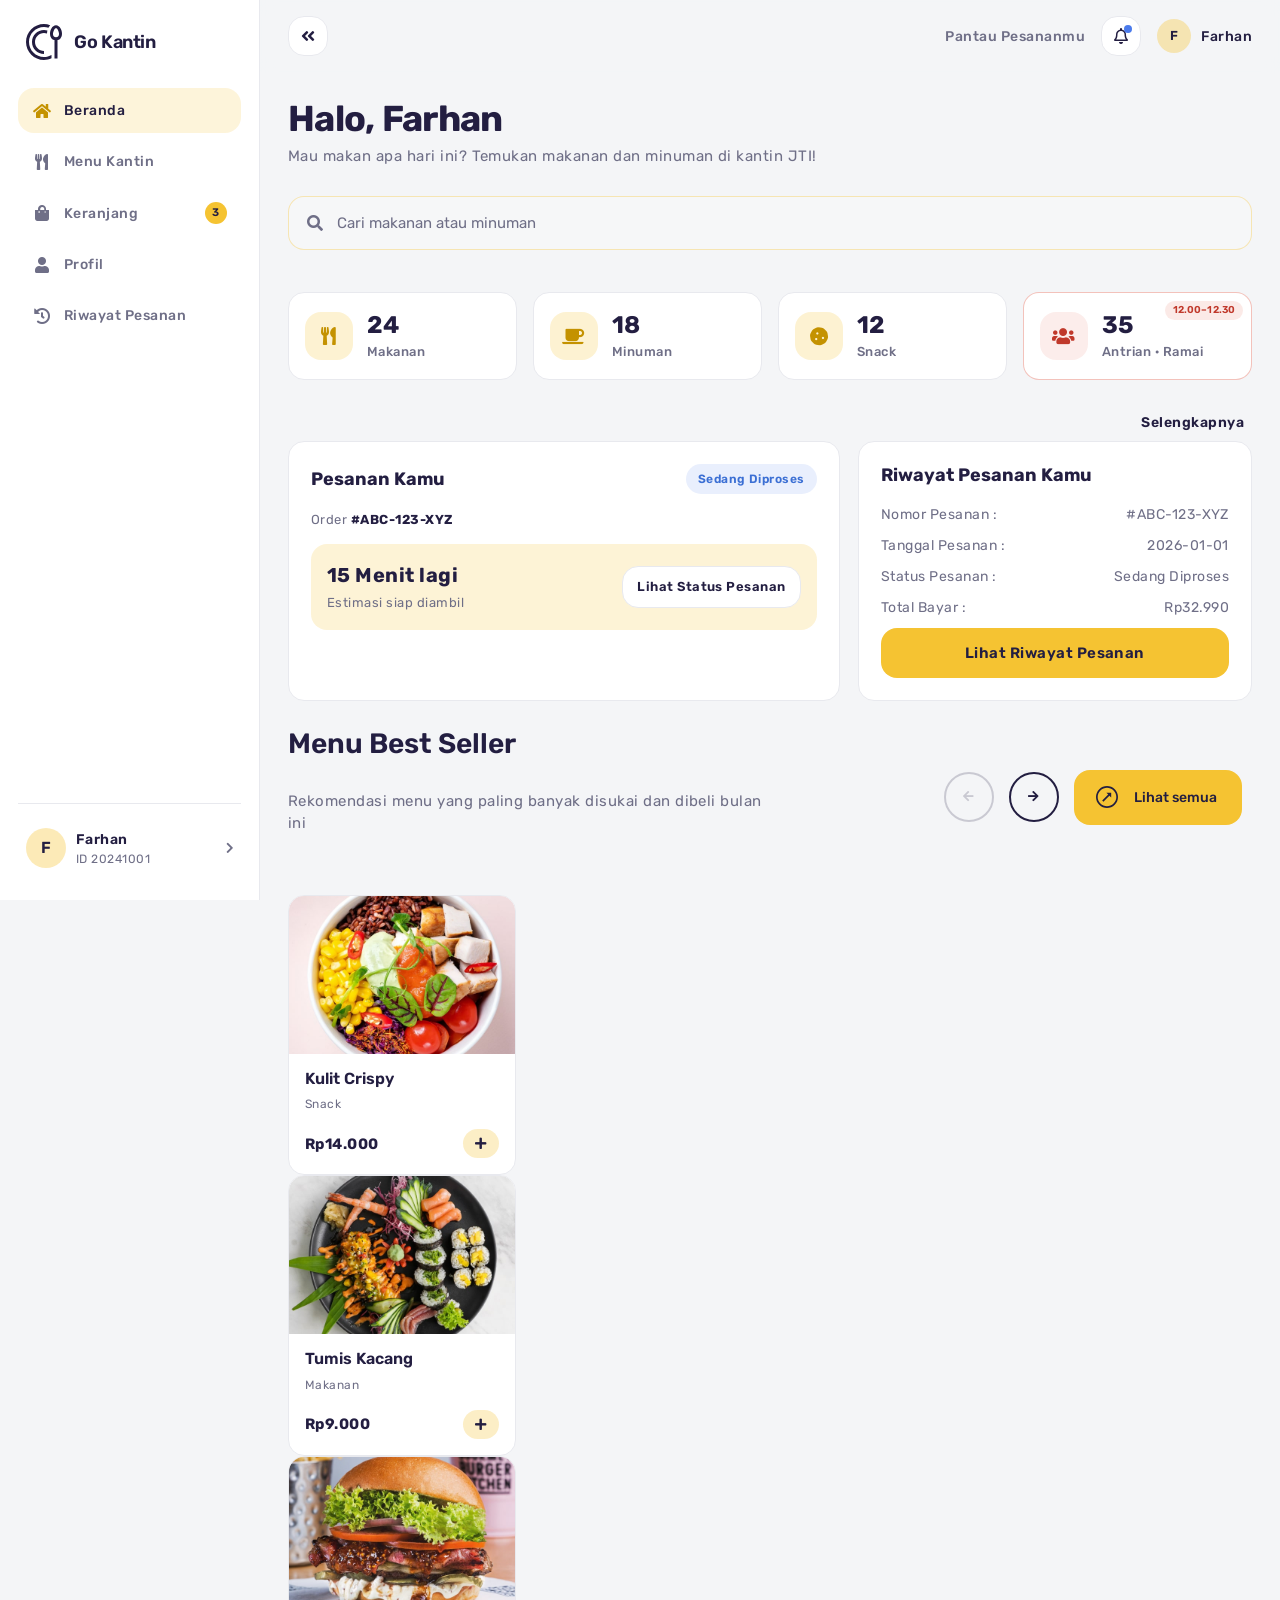
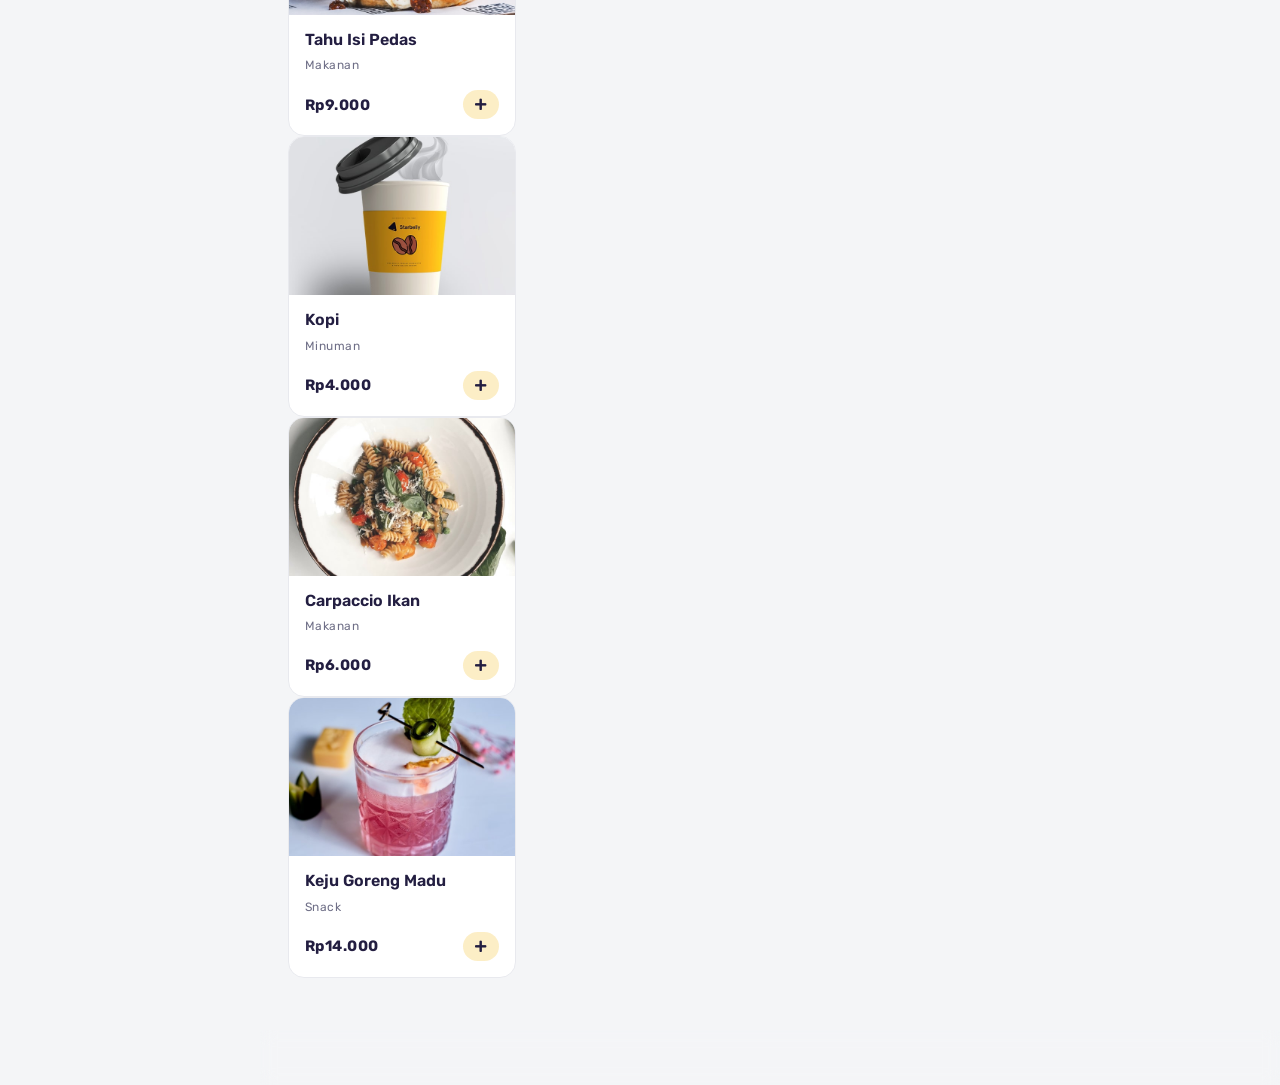
==== index.html @ c8536cc1 "Update sidebar links across multiple HTML files in Go Kantin to ensure consistent navigation paths f" ====
<!DOCTYPE html>
<html lang="id">

<head>
  <meta charset="UTF-8">
  <meta name="viewport" content="width=device-width, initial-scale=1.0">
  <meta http-equiv="X-UA-Compatible" content="ie=edge">
  <meta name="theme-color" content="#F5C332">
  <link rel="shortcut icon" href="../img/ui/logo.ico" type="image/x-icon">
  <link rel="stylesheet" href="../css/plugins/font-awesome.min.css">
  <link rel="stylesheet" href="../css/plugins/bootstrap.min.css">
  <link rel="stylesheet" href="../css/plugins/swiper.min.css">
  <link rel="stylesheet" href="../css/plugins/datepicker.css">
  <link href="../css/plugins/mapbox-style.css" rel="stylesheet">
  <link rel="stylesheet" href="../css/plugins/fancybox.min.css">
  <link rel="stylesheet" href="../css/style.css">
  <title>Beranda — Go Kantin</title>
</head>

<body>
  <div class="sb-app gk-app">
    <div class="sb-click-effect"></div>
    <div class="sb-load"></div>

    <aside class="gk-sidebar" aria-label="Menu utama">
      <a href="index.html" class="gk-sidebar-brand">
        <img src="../img/ui/icons/menu.svg" alt="Go Kantin">
        <span>Go Kantin</span>
      </a>
      <ul class="gk-sidebar-nav">
        <li><a href="index.html" class="gk-active"><i class="fas fa-home"></i><span>Beranda</span></a></li>
        <li><a href="user/menu.html"><i class="fas fa-utensils"></i><span>Menu Kantin</span></a></li>
        <li><a href="user/cart.html"><i class="fas fa-shopping-bag"></i><span>Keranjang</span><span class="gk-nav-badge">3</span></a></li>
        <li><a href="#"><i class="fas fa-user"></i><span>Profil</span></a></li>
        <li><a href="user/status-pesanan.html"><i class="fas fa-history"></i><span>Riwayat Pesanan</span></a></li>
      </ul>
      <div class="gk-sidebar-footer">
        <a href="#" class="gk-user-chip">
          <div class="gk-user-avatar">F</div>
          <div class="gk-user-meta">
            <strong>Farhan</strong>
            <span>ID 20241001</span>
          </div>
          <i class="fas fa-chevron-right" style="color:#6F6F87;font-size:12px;"></i>
        </a>
      </div>
    </aside>
    <div class="gk-sidebar-backdrop" aria-hidden="true"></div>

    <div class="gk-main">
      <header class="gk-topbar">
        <div class="gk-topbar-left">
          <button type="button" class="gk-menu-toggle" aria-label="Buka menu">
            <i class="fas fa-bars"></i>
          </button>
        </div>
        <div class="gk-topbar-right">
          <a href="user/status-pesanan.html" class="gk-topbar-link">Pantau Pesananmu</a>
          <a href="#" class="gk-topbar-icon" aria-label="Notifikasi">
            <i class="far fa-bell"></i>
            <span class="gk-dot"></span>
          </a>
          <a href="#" class="gk-topbar-user">
            <div class="gk-user-avatar">F</div>
            <span>Farhan</span>
          </a>
        </div>
      </header>

      <div id="sb-dynamic-content" class="sb-transition-fade gk-content">
        <section class="gk-home-greeting">
          <h1>Halo, Farhan</h1>
          <p>Mau makan apa hari ini? Temukan makanan dan minuman di kantin JTI!</p>
        </section>

        <div class="gk-search">
          <i class="fas fa-search"></i>
          <input type="search" placeholder="Cari makanan atau minuman" aria-label="Cari menu">
        </div>

        <div class="gk-stats">
          <a href="user/menu.html" class="gk-stat-card">
            <div class="gk-stat-icon"><i class="fas fa-utensils"></i></div>
            <div class="gk-stat-body">
              <strong>24</strong>
              <span>Makanan</span>
            </div>
          </a>
          <a href="user/menu.html" class="gk-stat-card">
            <div class="gk-stat-icon"><i class="fas fa-coffee"></i></div>
            <div class="gk-stat-body">
              <strong>18</strong>
              <span>Minuman</span>
            </div>
          </a>
          <a href="user/menu.html" class="gk-stat-card">
            <div class="gk-stat-icon"><i class="fas fa-cookie"></i></div>
            <div class="gk-stat-body">
              <strong>12</strong>
              <span>Snack</span>
            </div>
          </a>
          <a href="user/queue.html" class="gk-stat-card gk-stat-card-busy" data-queue="35" data-slot="12.00-12.30">
            <span class="gk-stat-badge">12.00–12.30</span>
            <div class="gk-stat-icon"><i class="fas fa-users"></i></div>
            <div class="gk-stat-body">
              <strong>35</strong>
              <span>Antrian · Ramai</span>
            </div>
          </a>
        </div>

        <div class="gk-history-bar justify-content-end">
          <a href="user/status-pesanan.html">Selengkapnya</a>
        </div>
        <div class="gk-home-bottom">
          <div class="gk-panel">
            <div class="gk-panel-head">
              <h2>Pesanan Kamu</h2>
              <span class="gk-status">Sedang Diproses</span>
            </div>
            <div class="gk-order-meta">Order <strong style="color:#231E41">#ABC-123-XYZ</strong></div>
            <div class="gk-eta">
              <div>
                <strong>15 Menit lagi</strong>
                <span>Estimasi siap diambil</span>
              </div>
              <a href="user/status-pesanan.html" class="gk-btn-ghost">Lihat Status Pesanan</a>
            </div>
          </div>
          
          <div class="gk-panel">
            <div class="gk-panel-head">
              <h2>Riwayat Pesanan Kamu</h2>
            </div>
            <div class="gk-summary-line">
              <span>Nomor Pesanan :</span>
              <span>#ABC-123-XYZ</span>
            </div>
            <div class="gk-summary-line">
              <span>Tanggal Pesanan :</span>
              <span>2026-01-01</span>
            </div>
            <div class="gk-summary-line">
              <span>Status Pesanan :</span>
              <span>Sedang Diproses</span>
            </div>
            <div class="gk-summary-line">
              <span>Total Bayar :</span>
              <span>Rp32.990</span>
            </div>
            <a href="user/status-pesanan.html" class="gk-btn-primary">Lihat Riwayat Pesanan</a>
          </div>

          <!-- <div class="gk-panel">
            <div class="gk-panel-head">
              <h2>Riwayat Pesanan Kamu</h2>
            </div>
            <div class="gk-summary-line">
              <span>2 menu • 3 item</span>
              <span></span>
            </div>
            <div class="gk-summary-line">
              <span>Subtotal</span>
              <span>Rp32.990</span>
            </div>
            <div class="gk-summary-total">
              <span>Total bayar</span>
              <span>Rp32.990</span>
            </div>
            <a href="checkout.html" class="gk-btn-primary">Lanjut ke Checkout</a>
          </div> -->
        </div>
        
        <section class="sb-short-menu sb-p-0-90">
          <div class="container">
            <div class="sb-group-title sb-mb-30">
              <div class="sb-left sb-mb-30">
                <h2 class="sb-cate-title sb-mb-30">Menu Best Seller</h2>
                <p class="sb-text">Rekomendasi menu yang paling banyak disukai dan dibeli bulan ini</p>
              </div>
              <div class="sb-right sb-mb-30">
                <div class="sb-slider-nav">
                  <div class="sb-prev-btn sb-short-menu-prev"><i class="fas fa-arrow-left"></i></div>
                  <div class="sb-next-btn sb-short-menu-next"><i class="fas fa-arrow-right"></i></div>
                </div>
                <a href="shop-list-1.html" class="sb-btn">
                  <span class="sb-icon">
                    <img src="../img/ui/icons/arrow.svg" alt="icon">
                  </span>
                  <span>Lihat semua</span>
                </a>
              </div>
            </div>
            <div class="swiper-container sb-short-menu-slider-4i">
              <div class="swiper-wrapper">
                <div class="swiper-slide">
                  <a href="detail-product.html" class="gk-product-card">
                    <div class="gk-thumb"><img src="../img/menu/1.jpg" alt="Kulit Crispy"></div>
                    <div class="gk-body">
                      <h3>Kulit Crispy</h3>
                      <div class="gk-cat">Snack</div>
                      <div class="gk-row">
                        <div class="gk-price">Rp14.000</div>
                        <span class="gk-add-btn"><i class="fas fa-plus"></i> <span>Tambah</span></span>
                      </div>
                    </div>
                  </a>
                </div>
                <div class="swiper-slide">
                  <a href="detail-product.html" class="gk-product-card">
                    <div class="gk-thumb"><img src="../img/menu/2.jpg" alt="Tumis Kacang"></div>
                    <div class="gk-body">
                      <h3>Tumis Kacang</h3>
                      <div class="gk-cat">Makanan</div>
                      <div class="gk-row">
                        <div class="gk-price">Rp9.000</div>
                        <span class="gk-add-btn"><i class="fas fa-plus"></i> <span>Tambah</span></span>
                      </div>
                    </div>
                  </a>
                </div>
                <div class="swiper-slide">
                  <a href="detail-product.html" class="gk-product-card">
                    <div class="gk-thumb"><img src="../img/menu/3.jpg" alt="Tahu Isi Pedas"></div>
                    <div class="gk-body">
                      <h3>Tahu Isi Pedas</h3>
                      <div class="gk-cat">Makanan</div>
                      <div class="gk-row">
                        <div class="gk-price">Rp9.000</div>
                        <span class="gk-add-btn"><i class="fas fa-plus"></i> <span>Tambah</span></span>
                      </div>
                    </div>
                  </a>
                </div>
                <div class="swiper-slide">
                  <a href="detail-product.html" class="gk-product-card">
                    <div class="gk-thumb"><img src="../img/menu/4.jpg" alt="Kopi"></div>
                    <div class="gk-body">
                      <h3>Kopi</h3>
                      <div class="gk-cat">Minuman</div>
                      <div class="gk-row">
                        <div class="gk-price">Rp4.000</div>
                        <span class="gk-add-btn"><i class="fas fa-plus"></i> <span>Tambah</span></span>
                      </div>
                    </div>
                  </a>
                </div>
                <div class="swiper-slide">
                  <a href="detail-product.html" class="gk-product-card">
                    <div class="gk-thumb"><img src="../img/menu/5.jpg" alt="Carpaccio Ikan"></div>
                    <div class="gk-body">
                      <h3>Carpaccio Ikan</h3>
                      <div class="gk-cat">Makanan</div>
                      <div class="gk-row">
                        <div class="gk-price">Rp6.000</div>
                        <span class="gk-add-btn"><i class="fas fa-plus"></i> <span>Tambah</span></span>
                      </div>
                    </div>
                  </a>
                </div>
                <div class="swiper-slide">
                  <a href="detail-product.html" class="gk-product-card">
                    <div class="gk-thumb"><img src="../img/menu/6.jpg" alt="Keju Goreng Madu"></div>
                    <div class="gk-body">
                      <h3>Keju Goreng Madu</h3>
                      <div class="gk-cat">Snack</div>
                      <div class="gk-row">
                        <div class="gk-price">Rp14.000</div>
                        <span class="gk-add-btn"><i class="fas fa-plus"></i> <span>Tambah</span></span>
                      </div>
                    </div>
                  </a>
                </div>
              </div>
            </div>
          </div>
        </section>

        
      </div>
      <!-- dynamic content end -->

      <footer class="gk-footer">
        <div class="sb-footer-frame justify-content-center">
          <div class="sb-copy">&copy; 2026 Go Kantin. All rights reserved.</div>
        </div>
      </footer>

    </div>
    <!-- gk-main end -->
  </div>

  <script src="../js/plugins/jquery.min.js"></script>
  <script src="../js/plugins/smooth-scroll.js"></script>
  <script src="../js/plugins/swup.min.js"></script>
  <script src="../js/plugins/swiper.min.js"></script>
  <script src="../js/plugins/datepicker.js"></script>
  <script src="../js/plugins/isotope.js"></script>
  <script src="../js/plugins/sticky.js"></script>
  <script src="../js/plugins/mapbox.min.js"></script>
  <script src="../js/plugins/fancybox.min.js"></script>
  <script src="../js/main.js"></script>
  <script src="../js/go-kantin.js"></script>
</body>

</html>
---- css/plugins/datepicker.css ----
.datepicker--cells {
  display: -webkit-flex;
  display: -ms-flexbox;
  display: flex;
  -webkit-flex-wrap: wrap;
  -ms-flex-wrap: wrap;
  flex-wrap: wrap;
}
.datepicker--cell {
  border-radius: 4px;
  box-sizing: border-box;
  cursor: pointer;
  display: -webkit-flex;
  display: -ms-flexbox;
  display: flex;
  position: relative;
  -webkit-align-items: center;
  -ms-flex-align: center;
  align-items: center;
  -webkit-justify-content: center;
  -ms-flex-pack: center;
  justify-content: center;
  height: 32px;
  z-index: 1;
}
.datepicker--cell.-focus- {
  background: #f0f0f0;
}
.datepicker--cell.-current- {
  color: #4eb5e6;
}
.datepicker--cell.-current-.-focus- {
  color: #4a4a4a;
}
.datepicker--cell.-current-.-in-range- {
  color: #4eb5e6;
}
.datepicker--cell.-in-range- {
  background: rgba(92, 196, 239, 0.1);
  color: #4a4a4a;
  border-radius: 0;
}
.datepicker--cell.-in-range-.-focus- {
  background-color: rgba(92, 196, 239, 0.2);
}
.datepicker--cell.-disabled- {
  cursor: default;
  color: #aeaeae;
}
.datepicker--cell.-disabled-.-focus- {
  color: #aeaeae;
}
.datepicker--cell.-disabled-.-in-range- {
  color: #a1a1a1;
}
.datepicker--cell.-disabled-.-current-.-focus- {
  color: #aeaeae;
}
.datepicker--cell.-range-from- {
  border: 1px solid rgba(92, 196, 239, 0.5);
  background-color: rgba(92, 196, 239, 0.1);
  border-radius: 4px 0 0 4px;
}
.datepicker--cell.-range-to- {
  border: 1px solid rgba(92, 196, 239, 0.5);
  background-color: rgba(92, 196, 239, 0.1);
  border-radius: 0 4px 4px 0;
}
.datepicker--cell.-selected-,
.datepicker--cell.-selected-.-current- {
  color: #fff;
  background: #5cc4ef;
}
.datepicker--cell.-range-from-.-range-to- {
  border-radius: 4px;
}
.datepicker--cell.-selected- {
  border: none;
}
.datepicker--cell.-selected-.-focus- {
  background: #45bced;
}
.datepicker--cell:empty {
  cursor: default;
}
.datepicker--days-names {
  display: -webkit-flex;
  display: -ms-flexbox;
  display: flex;
  -webkit-flex-wrap: wrap;
  -ms-flex-wrap: wrap;
  flex-wrap: wrap;
  margin: 8px 0 3px;
}
.datepicker--day-name {
  color: #ff9a19;
  display: -webkit-flex;
  display: -ms-flexbox;
  display: flex;
  -webkit-align-items: center;
  -ms-flex-align: center;
  align-items: center;
  -webkit-justify-content: center;
  -ms-flex-pack: center;
  justify-content: center;
  -webkit-flex: 1;
  -ms-flex: 1;
  flex: 1;
  text-align: center;
  text-transform: uppercase;
  font-size: 0.8em;
}
.-only-timepicker- .datepicker--content,
.datepicker--body,
.datepicker-inline .datepicker--pointer {
  display: none;
}
.datepicker--cell-day {
  width: 14.28571%;
}
.datepicker--cells-months {
  height: 170px;
}
.datepicker--cell-month {
  width: 33.33%;
  height: 25%;
}
.datepicker--cells-years,
.datepicker--years {
  height: 170px;
}
.datepicker--cell-year {
  width: 25%;
  height: 33.33%;
}
.datepickers-container {
  position: absolute;
  left: 0;
  top: 0;
}
@media print {
  .datepickers-container {
    display: none;
  }
}
.datepicker {
  background: #fff;
  border: 1px solid #dbdbdb;
  box-shadow: 0 4px 12px rgba(0, 0, 0, 0.15);
  border-radius: 4px;
  box-sizing: content-box;
  font-family: Tahoma, sans-serif;
  font-size: 14px;
  color: #4a4a4a;
  width: 250px;
  position: absolute;
  left: -100000px;
  opacity: 0;
  transition:
    opacity 0.3s ease,
    left 0s 0.3s,
    -webkit-transform 0.3s ease;
  transition:
    opacity 0.3s ease,
    transform 0.3s ease,
    left 0s 0.3s;
  transition:
    opacity 0.3s ease,
    transform 0.3s ease,
    left 0s 0.3s,
    -webkit-transform 0.3s ease;
  z-index: 100;
}
.datepicker.-from-top- {
  -webkit-transform: translateY(-8px);
  transform: translateY(-8px);
}
.datepicker.-from-right- {
  -webkit-transform: translateX(8px);
  transform: translateX(8px);
}
.datepicker.-from-bottom- {
  -webkit-transform: translateY(8px);
  transform: translateY(8px);
}
.datepicker.-from-left- {
  -webkit-transform: translateX(-8px);
  transform: translateX(-8px);
}
.datepicker.active {
  opacity: 1;
  -webkit-transform: translate(0);
  transform: translate(0);
  transition:
    opacity 0.3s ease,
    left 0s 0s,
    -webkit-transform 0.3s ease;
  transition:
    opacity 0.3s ease,
    transform 0.3s ease,
    left 0s 0s;
  transition:
    opacity 0.3s ease,
    transform 0.3s ease,
    left 0s 0s,
    -webkit-transform 0.3s ease;
}
.datepicker-inline .datepicker {
  border-color: #d7d7d7;
  box-shadow: none;
  position: static;
  left: auto;
  right: auto;
  opacity: 1;
  -webkit-transform: none;
  transform: none;
}
.datepicker--content {
  box-sizing: content-box;
  padding: 4px;
}
.datepicker--pointer {
  position: absolute;
  background: #fff;
  border-top: 1px solid #dbdbdb;
  border-right: 1px solid #dbdbdb;
  width: 10px;
  height: 10px;
  z-index: -1;
}
.datepicker--nav-action:hover,
.datepicker--nav-title:hover {
  background: #f0f0f0;
}
.-top-center- .datepicker--pointer,
.-top-left- .datepicker--pointer,
.-top-right- .datepicker--pointer {
  top: calc(100% - 4px);
  -webkit-transform: rotate(135deg);
  transform: rotate(135deg);
}
.-right-bottom- .datepicker--pointer,
.-right-center- .datepicker--pointer,
.-right-top- .datepicker--pointer {
  right: calc(100% - 4px);
  -webkit-transform: rotate(225deg);
  transform: rotate(225deg);
}
.-bottom-center- .datepicker--pointer,
.-bottom-left- .datepicker--pointer,
.-bottom-right- .datepicker--pointer {
  bottom: calc(100% - 4px);
  -webkit-transform: rotate(315deg);
  transform: rotate(315deg);
}
.-left-bottom- .datepicker--pointer,
.-left-center- .datepicker--pointer,
.-left-top- .datepicker--pointer {
  left: calc(100% - 4px);
  -webkit-transform: rotate(45deg);
  transform: rotate(45deg);
}
.-bottom-left- .datepicker--pointer,
.-top-left- .datepicker--pointer {
  left: 10px;
}
.-bottom-right- .datepicker--pointer,
.-top-right- .datepicker--pointer {
  right: 10px;
}
.-bottom-center- .datepicker--pointer,
.-top-center- .datepicker--pointer {
  left: calc(50% - 10px / 2);
}
.-left-top- .datepicker--pointer,
.-right-top- .datepicker--pointer {
  top: 10px;
}
.-left-bottom- .datepicker--pointer,
.-right-bottom- .datepicker--pointer {
  bottom: 10px;
}
.-left-center- .datepicker--pointer,
.-right-center- .datepicker--pointer {
  top: calc(50% - 10px / 2);
}
.datepicker--body.active {
  display: block;
}
.datepicker--nav {
  display: -webkit-flex;
  display: -ms-flexbox;
  display: flex;
  -webkit-justify-content: space-between;
  -ms-flex-pack: justify;
  justify-content: space-between;
  border-bottom: 1px solid #efefef;
  min-height: 32px;
  padding: 4px;
}
.-only-timepicker- .datepicker--nav {
  display: none;
}
.datepicker--nav-action,
.datepicker--nav-title {
  display: -webkit-flex;
  display: -ms-flexbox;
  display: flex;
  cursor: pointer;
  -webkit-align-items: center;
  -ms-flex-align: center;
  align-items: center;
  -webkit-justify-content: center;
  -ms-flex-pack: center;
  justify-content: center;
}
.datepicker--nav-action {
  width: 32px;
  border-radius: 4px;
  -webkit-user-select: none;
  -moz-user-select: none;
  -ms-user-select: none;
  user-select: none;
}
.datepicker--nav-action.-disabled- {
  visibility: hidden;
}
.datepicker--nav-action svg {
  width: 32px;
  height: 32px;
}
.datepicker--nav-action path {
  fill: none;
  stroke: #9c9c9c;
  stroke-width: 2px;
}
.datepicker--nav-title {
  border-radius: 4px;
  padding: 0 8px;
}
.datepicker--buttons,
.datepicker--time {
  border-top: 1px solid #efefef;
  padding: 4px;
}
.datepicker--nav-title i {
  font-style: normal;
  color: #9c9c9c;
  margin-left: 5px;
}
.datepicker--nav-title.-disabled- {
  cursor: default;
  background: 0 0;
}
.datepicker--buttons {
  display: -webkit-flex;
  display: -ms-flexbox;
  display: flex;
}
.datepicker--button {
  color: #4eb5e6;
  cursor: pointer;
  border-radius: 4px;
  -webkit-flex: 1;
  -ms-flex: 1;
  flex: 1;
  display: -webkit-inline-flex;
  display: -ms-inline-flexbox;
  display: inline-flex;
  -webkit-justify-content: center;
  -ms-flex-pack: center;
  justify-content: center;
  -webkit-align-items: center;
  -ms-flex-align: center;
  align-items: center;
  height: 32px;
}
.datepicker--button:hover {
  color: #4a4a4a;
  background: #f0f0f0;
}
.datepicker--time {
  display: -webkit-flex;
  display: -ms-flexbox;
  display: flex;
  -webkit-align-items: center;
  -ms-flex-align: center;
  align-items: center;
  position: relative;
}
.datepicker--time.-am-pm- .datepicker--time-sliders {
  -webkit-flex: 0 1 138px;
  -ms-flex: 0 1 138px;
  flex: 0 1 138px;
  max-width: 138px;
}
.-only-timepicker- .datepicker--time {
  border-top: none;
}
.datepicker--time-sliders {
  -webkit-flex: 0 1 153px;
  -ms-flex: 0 1 153px;
  flex: 0 1 153px;
  margin-right: 10px;
  max-width: 153px;
}
.datepicker--time-label {
  display: none;
  font-size: 12px;
}
.datepicker--time-current {
  display: -webkit-flex;
  display: -ms-flexbox;
  display: flex;
  -webkit-align-items: center;
  -ms-flex-align: center;
  align-items: center;
  -webkit-flex: 1;
  -ms-flex: 1;
  flex: 1;
  font-size: 14px;
  text-align: center;
  margin: 0 0 0 10px;
}
.datepicker--time-current-colon {
  margin: 0 2px 3px;
  line-height: 1;
}
.datepicker--time-current-hours,
.datepicker--time-current-minutes {
  line-height: 1;
  font-size: 19px;
  font-family: "Century Gothic", CenturyGothic, AppleGothic, sans-serif;
  position: relative;
  z-index: 1;
}
.datepicker--time-current-hours:after,
.datepicker--time-current-minutes:after {
  content: "";
  background: #f0f0f0;
  border-radius: 4px;
  position: absolute;
  left: -2px;
  top: -3px;
  right: -2px;
  bottom: -2px;
  z-index: -1;
  opacity: 0;
}
.datepicker--time-current-hours.-focus-:after,
.datepicker--time-current-minutes.-focus-:after {
  opacity: 1;
}
.datepicker--time-current-ampm {
  text-transform: uppercase;
  -webkit-align-self: flex-end;
  -ms-flex-item-align: end;
  align-self: flex-end;
  color: #9c9c9c;
  margin-left: 6px;
  font-size: 11px;
  margin-bottom: 1px;
}
.datepicker--time-row {
  display: -webkit-flex;
  display: -ms-flexbox;
  display: flex;
  -webkit-align-items: center;
  -ms-flex-align: center;
  align-items: center;
  font-size: 11px;
  height: 17px;
  background: linear-gradient(to right, #dedede, #dedede) left 50%/100% 1px
    no-repeat;
}
.datepicker--time-row:first-child {
  margin-bottom: 4px;
}
.datepicker--time-row input[type="range"] {
  background: 0 0;
  cursor: pointer;
  -webkit-flex: 1;
  -ms-flex: 1;
  flex: 1;
  height: 100%;
  padding: 0;
  margin: 0;
  -webkit-appearance: none;
}
.datepicker--time-row input[type="range"]::-ms-tooltip {
  display: none;
}
.datepicker--time-row input[type="range"]:hover::-webkit-slider-thumb {
  border-color: #b8b8b8;
}
.datepicker--time-row input[type="range"]:hover::-moz-range-thumb {
  border-color: #b8b8b8;
}
.datepicker--time-row input[type="range"]:hover::-ms-thumb {
  border-color: #b8b8b8;
}
.datepicker--time-row input[type="range"]:focus {
  outline: 0;
}
.datepicker--time-row input[type="range"]:focus::-webkit-slider-thumb {
  background: #5cc4ef;
  border-color: #5cc4ef;
}
.datepicker--time-row input[type="range"]:focus::-moz-range-thumb {
  background: #5cc4ef;
  border-color: #5cc4ef;
}
.datepicker--time-row input[type="range"]:focus::-ms-thumb {
  background: #5cc4ef;
  border-color: #5cc4ef;
}
.datepicker--time-row input[type="range"]::-webkit-slider-thumb {
  -webkit-appearance: none;
  box-sizing: border-box;
  height: 12px;
  width: 12px;
  border-radius: 3px;
  border: 1px solid #dedede;
  background: #fff;
  cursor: pointer;
  transition: background 0.2s;
  margin-top: -6px;
}
.datepicker--time-row input[type="range"]::-moz-range-thumb {
  box-sizing: border-box;
  height: 12px;
  width: 12px;
  border-radius: 3px;
  border: 1px solid #dedede;
  background: #fff;
  cursor: pointer;
  transition: background 0.2s;
}
.datepicker--time-row input[type="range"]::-ms-thumb {
  box-sizing: border-box;
  height: 12px;
  width: 12px;
  border-radius: 3px;
  border: 1px solid #dedede;
  background: #fff;
  cursor: pointer;
  transition: background 0.2s;
}
.datepicker--time-row input[type="range"]::-webkit-slider-runnable-track {
  border: none;
  height: 1px;
  cursor: pointer;
  color: transparent;
  background: 0 0;
}
.datepicker--time-row input[type="range"]::-moz-range-track {
  border: none;
  height: 1px;
  cursor: pointer;
  color: transparent;
  background: 0 0;
}
.datepicker--time-row input[type="range"]::-ms-track {
  border: none;
  height: 1px;
  cursor: pointer;
  color: transparent;
  background: 0 0;
}
.datepicker--time-row input[type="range"]::-ms-fill-lower {
  background: 0 0;
}
.datepicker--time-row input[type="range"]::-ms-fill-upper {
  background: 0 0;
}
.datepicker--time-row span {
  padding: 0 12px;
}
.datepicker--time-icon {
  color: #9c9c9c;
  border: 1px solid;
  border-radius: 50%;
  font-size: 16px;
  position: relative;
  margin: 0 5px -1px 0;
  width: 1em;
  height: 1em;
}
.datepicker--time-icon:after,
.datepicker--time-icon:before {
  content: "";
  background: currentColor;
  position: absolute;
}
.datepicker--time-icon:after {
  height: 0.4em;
  width: 1px;
  left: calc(50% - 1px);
  top: calc(50% + 1px);
  -webkit-transform: translateY(-100%);
  transform: translateY(-100%);
}
.datepicker--time-icon:before {
  width: 0.4em;
  height: 1px;
  top: calc(50% + 1px);
  left: calc(50% - 1px);
}
.datepicker--cell-day.-other-month-,
.datepicker--cell-year.-other-decade- {
  color: #dedede;
}
.datepicker--cell-day.-other-month-:hover,
.datepicker--cell-year.-other-decade-:hover {
  color: #c5c5c5;
}
.-disabled-.-focus-.datepicker--cell-day.-other-month-,
.-disabled-.-focus-.datepicker--cell-year.-other-decade- {
  color: #dedede;
}
.-selected-.datepicker--cell-day.-other-month-,
.-selected-.datepicker--cell-year.-other-decade- {
  color: #fff;
  background: #a2ddf6;
}
.-selected-.-focus-.datepicker--cell-day.-other-month-,
.-selected-.-focus-.datepicker--cell-year.-other-decade- {
  background: #8ad5f4;
}
.-in-range-.datepicker--cell-day.-other-month-,
.-in-range-.datepicker--cell-year.-other-decade- {
  background-color: rgba(92, 196, 239, 0.1);
  color: #ccc;
}
.-in-range-.-focus-.datepicker--cell-day.-other-month-,
.-in-range-.-focus-.datepicker--cell-year.-other-decade- {
  background-color: rgba(92, 196, 239, 0.2);
}
.datepicker--cell-day.-other-month-:empty,
.datepicker--cell-year.-other-decade-:empty {
  background: 0 0;
  border: none;
}
---- css/style.css ----
/* -------------------------------------------

Name: 		Starbelly
Version:  1.0
Author:		Nazar Miller (millerDigitalDesign)
Portfolio:  https://themeforest.net/user/millerdigitaldesign/portfolio?ref=MillerDigitalDesign

p.s. I am available for Freelance hire (UI design, web development). mail: miller.themes@gmail.com

------------------------------------------- */
/*--------------------------------------------

1. common
      - fonts
      - preloader
      - typography
      - group title
      - list
      - pagination
      - instagram
      - keywords
      - slider navigation
      - breadcrumbs
      - badge
      - stars
      - social icons
      - buttons
      - mobile menu button
      - click effect
      - page transitions
      - settings
      - animations
      - spaces
      - grid
2. frame
      - wrapper
      - top bar
      - navigation
      - footer
      - info bar
      - minicart
3. content
      - banner
      - features
      - menu
      - call to action
      - popup
      - promo
      - reviews
      - author
      - contact
      - map
      - blog
      - sidebar
      - gallery
      - filter
      - team
      - categories
      - radio
      - product
      - tabs
      - faq
      - datepicker
4. shop
      - minicart button
      - cart
      - add to cart button
      - checkout
6. illustrations
      - background
      - illustration 1
      - illustration 1 (2)
      - illustration 1 (404)
      - illustration 2
      - illustration 3
      - illustration 4
      - illustration 5
      - illustration 6
      - illustration 7
      - illustration 8
      - illustration 9

--------------------------------------------*/
/***************************

font

***************************/
@import url("https://fonts.googleapis.com/css2?family=Rubik:ital,wght@0,300;0,400;0,500;0,600;0,700;0,800;0,900;1,300;1,400;1,500;1,600;1,700;1,800;1,900&display=swap");
/***************************

preloader

***************************/
.sb-preloader {
  width: 100%;
  height: 100vh;
  position: fixed;
  z-index: 99999999999999999;
  display: flex;
  justify-content: center;
  align-items: center;
  transition: 0.4s ease-in-out; }
  .sb-preloader .sb-preloader-bg {
    box-shadow: 0 0 8px 0 rgba(0, 0, 0, 0.05);
    border-radius: 50%;
    position: absolute;
    background-color: #F5C332;
    height: 1000px;
    width: 1000px;
    top: 20%;
    transform: scale(2);
    transition: 0.6s ease-in-out; }
  .sb-preloader .sb-preloader-body {
    position: absolute;
    bottom: 0;
    z-index: 999;
    width: 100%;
    text-align: center;
    transition: 0.4s ease-in-out; }
    .sb-preloader .sb-preloader-body .sb-loading {
      opacity: 0;
      font-size: 16px;
      font-weight: 400;
      margin-bottom: 30px; }
    .sb-preloader .sb-preloader-body .sb-loading-bar {
      margin-bottom: 15px;
      width: 1px;
      height: 80vh;
      margin: 0 auto;
      border-radius: 2px;
      overflow: hidden;
      background-color: #FFFFFF; }
      .sb-preloader .sb-preloader-body .sb-loading-bar .sb-bar {
        width: 100%;
        height: 0;
        background-color: #231E41; }
  .sb-preloader.sb-hidden {
    pointer-events: none;
    transition-delay: 0.2s; }
    .sb-preloader.sb-hidden .sb-preloader-bg {
      transform: scale(0);
      transition-delay: 0.2s; }
    .sb-preloader.sb-hidden .sb-preloader-body {
      transform: translateY(30%);
      opacity: 0;
      transition-delay: 0s; }

/***************************

typography

***************************/
body {
  background-color: #F9FAFC;
  padding: 0;
  margin: 0;
  font-family: 'Rubik', sans-serif;
  letter-spacing: 0.03em;
  font-size: 16px;
  color: #231E41; }

*:focus {
  outline: inherit !important; }

a {
  text-decoration: none;
  color: inherit; }
  a:hover {
    text-decoration: none;
    color: inherit; }

hr {
  margin-top: 40px;
  margin-bottom: 30px; }

ul {
  padding: 0;
  margin: 0; }
  ul li {
    list-style-type: none; }

.sb-text {
  color: #6F6F87;
  margin: 0;
  font-size: 15px; }
  .sb-text.sb-text-xs {
    font-size: 12px; }
  .sb-text.sb-text-sm {
    font-size: 14px; }
  .sb-text.sb-text-lg {
    font-size: 16px; }

.sb-suptitle {
  display: inline-block;
  padding: 2px 5px;
  background-color: #F2F3F5;
  font-size: 12px;
  font-weight: 400;
  color: #231E41; }

.sb-h1,
.sb-h2,
.sb-h3,
.sb-h4,
.sb-h5,
.sb-h6,
h1,
h2,
h3,
h4,
h5,
h6 {
  font-weight: 600;
  margin: 0;
  padding: 0; }

.sb-h1,
h1 {
  line-height: 100%;
  font-size: 72px;
  letter-spacing: -3px; }
  .sb-h1 span,
  h1 span {
    background-color: #F9FAFC; }

.sb-h2,
h2 {
  line-height: 110%;
  font-size: 40px;}
  .sb-h2 span,
  h2 span {
    background-color: #F9FAFC; }

.sb-h3,
h3 {
  line-height: 120%;
  font-size: 22px;
  letter-spacing: -1px; }

.sb-h4,
h4 {
  line-height: 120%;
  font-size: 16px;
  letter-spacing: 0; }

.sb-h5,
h5 {
  font-size: 14px;
  letter-spacing: 0; }

.sb-title-lg {
  font-size: 100px; }

.sb-ib-title-frame {
  display: flex;
  justify-content: space-between;
  align-items: center; }
  .sb-ib-title-frame i {
    color: #6F6F87;
    font-size: 10px;
    opacity: 0.5; }

@media (max-width: 768px) {
  .sb-h1,
  h1 {
    font-size: 54px;
    letter-spacing: -2px; }

  .sb-h2,
  h2 {
    font-size: 36px;
    letter-spacing: -1px; }

  .sb-h3,
  h3 {
    font-size: 20px;
    letter-spacing: -1px; }

  .sb-title-lg {
    font-size: 68px; } }
@media (max-width: 450px) {
  .sb-h1,
  h1 {
    font-size: 46px; }

  .sb-h2,
  h2 {
    font-size: 28px; }

  .sb-h3,
  h3 {
    font-size: 18px; } }
.sb-cate-title {
  font-size: 28px;
  letter-spacing: -1px; }

.sb-signature {
  width: 160px; }

.sb-404 {
  display: block;
  color: #F5C332;
  font-size: 56px;
  font-family: 'Rubik', sans-serif;
  margin-bottom: 10px; }

/***************************

group title

***************************/
.sb-group-title {
  position: relative;
  z-index: 2;
  display: flex;
  justify-content: space-between;
  align-items: flex-end; }
  .sb-group-title .sb-left {
    width: 50%; }
  .sb-group-title .sb-right {
    width: 50%;
    display: flex;
    justify-content: flex-end; }

@media (max-width: 768px) {
  .sb-group-title {
    flex-direction: column; }
    .sb-group-title .sb-left {
      width: 100%; }
    .sb-group-title .sb-right {
      width: 100%;
      justify-content: space-between; } }
/***************************

list

***************************/
.sb-list li {
  display: flex;
  justify-content: space-between;
  align-items: center;
  font-size: 14px;
  padding: 15px 0;
  border-bottom: solid 1px #F2F3F5; }
  .sb-list li b {
    font-weight: 400; }
    .sb-list li b a {
      display: block;
      text-decoration: none;
      color: inherit;
      transition: 0.3s ease-in-out; }
      .sb-list li b a:hover {
        transform: translateX(10px); }
  .sb-list li span {
    font-size: 12px;
    color: #6F6F87; }
    .sb-list li span.sb-number {
      background-color: #F2F3F5;
      padding: 2px 5px;
      color: #231E41; }
  .sb-list li:first-child {
    border-top: solid 1px #F2F3F5; }

/***************************

pagination

***************************/
.sb-pagination {
  margin-top: 30px;
  display: flex;
  color: #6F6F87;
  align-items: center; }
  .sb-pagination.sb-mt-0 {
    margin-top: 0; }
  .sb-pagination li {
    margin-right: 10px; }
    .sb-pagination li a {
      position: relative;
      background-color: #F9FAFC;
      text-align: center;
      display: block;
      height: 55px;
      width: 55px;
      padding-top: 15px;
      color: #231E41; }
      .sb-pagination li a:after {
        position: absolute;
        bottom: 0;
        left: 0;
        content: '';
        height: 2px;
        width: 0;
        background-color: #F5C332;
        transition: 0.3s ease-in-out; }
      .sb-pagination li a:hover:after {
        width: 100%; }
    .sb-pagination li.sb-active a {
      background-color: #F5C332; }

/***************************

instagram

***************************/
.sb-instagram {
  display: flex;
  flex-wrap: wrap;
  margin-left: -5px;
  margin-right: -5px; }
  .sb-instagram li {
    padding: 5px;
    width: 33.33%; }
    .sb-instagram li a {
      position: relative;
      overflow: hidden;
      display: block;
      width: 100%;
      padding-bottom: 100%; }
      .sb-instagram li a img {
        position: absolute;
        object-fit: cover;
        object-position: center;
        top: 0;
        left: 0;
        width: 100%;
        height: 100%; }

/***************************

keywords

***************************/
.sb-keywords {
  display: flex;
  flex-wrap: wrap; }
  .sb-keywords li {
    padding-right: 5px;
    padding-bottom: 5px; }
    .sb-keywords li a {
      display: block;
      font-size: 14px;
      background-color: #F5C332;
      padding: 2px 5px;
      color: #231E41;
      transition: 0.3s ease-in-out; }
      .sb-keywords li a:hover {
        position: relative;
        filter: brightness(110%); }

/***************************

slider navigation

***************************/
.sb-slider-nav {
  height: 55px;
  display: flex;
  justify-content: space-between;
  align-items: center;
  width: 115px;
  margin-right: 15px; }
  .sb-slider-nav .sb-next-btn, .sb-slider-nav .sb-prev-btn {
    height: 50px;
    width: 50px;
    font-size: 12px;
    border-radius: 50%;
    border: solid 2px #231E41;
    display: flex;
    justify-content: center;
    align-items: center;
    cursor: pointer;
    transition: 0.3s ease-in-out; }
    .sb-slider-nav .sb-next-btn.swiper-button-disabled, .sb-slider-nav .sb-prev-btn.swiper-button-disabled {
      opacity: 0.2; }
    .sb-slider-nav .sb-next-btn:focus, .sb-slider-nav .sb-prev-btn:focus {
      outline: inherit; }

/***************************

breadcrumbs

***************************/
.sb-breadcrumbs {
  border: solid 2px #FFFFFF;
  position: relative;
  overflow: hidden;
  max-width: 100%;
  background-color: #F5C332;
  display: inline-flex;
  align-items: center;
  font-weight: 500;
  font-size: 14px;
  padding: 0 20px;
  height: 55px;
  transition: 0.3s ease-in-out; }
  .sb-breadcrumbs li {
    white-space: nowrap;
    display: flex;
    letter-spacing: 0; }
    .sb-breadcrumbs li:after {
      content: "/"; }
    .sb-breadcrumbs li:last-child:after {
      display: none; }
    .sb-breadcrumbs li:last-child a {
      cursor: not-allowed;
      opacity: 1; }
    .sb-breadcrumbs li a {
      padding: 0 10px;
      opacity: 0.4;
      transition: 0.3s ease-in-out; }
      .sb-breadcrumbs li a:hover {
        opacity: 1; }

/***************************

badge

***************************/
.sb-badge {
  position: absolute;
  z-index: 2;
  top: 15px;
  left: 15px;
  background-color: #F5C332;
  padding: 3px 10px;
  font-size: 14px;
  display: flex;
  align-items: center; }
  .sb-badge i {
    font-size: 11px;
    margin-right: 5px; }
  .sb-badge.sb-vegan {
    background-color: #9CCC65; }
  .sb-badge.sb-hot {
    background-color: #FF5252; }

/***************************

stars

***************************/
.sb-stars {
  padding: 0;
  display: flex; }
  .sb-stars li {
    margin-right: 5px;
    color: #F5C332;
    font-size: 14px; }
    .sb-stars li.sb-empty {
      color: #F2F3F5;
      filter: brightness(95%); }
    .sb-stars li span {
      font-size: 12px;
      color: #6F6F87;
      white-space: nowrap; }
  .sb-stars.sb-unrated li {
    color: #FFFFFF !important;
    text-shadow: 0 0 1px #6F6F87; }
    .sb-stars.sb-unrated li span {
      text-shadow: none; }

/***************************

social icons

***************************/
.sb-social {
  width: 33.333%;
  display: flex;
  justify-content: center; }
  .sb-social li {
    margin-right: 15px; }
    .sb-social li a {
      transition: 0.3s ease-in-out;
      font-size: 14px; }
      .sb-social li a:hover {
        color: #F5C332; }
    .sb-social li:last-child {
      margin-right: 0; }

/***************************

buttons

***************************/
.sb-btn {
  opacity: 1;
  border: none;
  padding: 0 5px;
  cursor: pointer;
  position: relative;
  display: inline-flex;
  align-items: center;
  transform: scale(1);
  height: 55px;
  letter-spacing: 0;
  font-size: 14px;
  margin-right: 10px;
  margin-bottom: 10px;
  background-color: #F5C332;
  transition: 0.3s ease-in-out; }
  .sb-btn .sb-icon {
    border-radius: 50%;
    display: inline-flex;
    justify-content: center;
    align-items: center;
    position: relative;
    padding: 0 !important;
    margin: 0;
    width: 55px;
    height: 55px; }
    .sb-btn .sb-icon img {
      width: 22px; }
  .sb-btn span {
    white-space: nowrap;
    line-height: 55px;
    display: inline-block;
    padding: 0 20px 0 0;
    font-weight: 500; }
  .sb-btn:hover {
    filter: brightness(110%); }
  .sb-btn.sb-btn-gray {
    background-color: #F9FAFC;
    box-shadow: 0 0 0 2px #FFFFFF; }
    .sb-btn.sb-btn-gray:hover {
      filter: brightness(102%); }
  .sb-btn.sb-btn-2 {
    padding: 0;
    background-color: transparent;
    box-shadow: none; }
    .sb-btn.sb-btn-2 .sb-icon {
      background-color: #F5C332;
      transform: scale(0.95); }
    .sb-btn.sb-btn-2 span {
      padding: 0 0 0 15px; }
    .sb-btn.sb-btn-2.sb-btn-gray {
      background-color: transparent; }
      .sb-btn.sb-btn-2.sb-btn-gray .sb-icon {
        background-color: #F2F3F5;
        box-shadow: 0 0 0 2px #FFFFFF; }
      .sb-btn.sb-btn-2.sb-btn-gray:hover {
        filter: brightness(102%); }
  .sb-btn.sb-btn-icon .sb-icon {
    background-color: #F5C332;
    transform: scale(0.95); }
  .sb-btn.sb-btn-icon.sb-btn-gray {
    background-color: transparent; }
    .sb-btn.sb-btn-icon.sb-btn-gray .sb-icon {
      background-color: #F2F3F5; }
    .sb-btn.sb-btn-icon.sb-btn-gray:hover {
      filter: brightness(102%); }
  .sb-btn.sb-btn-text {
    background-color: #F5C332; }
    .sb-btn.sb-btn-text .sb-icon {
      background-color: #F5C332;
      transform: scale(0.95); }
    .sb-btn.sb-btn-text span {
      padding: 0 20px; }
    .sb-btn.sb-btn-text.sb-btn-gray {
      background-color: #F2F3F5; }
      .sb-btn.sb-btn-text.sb-btn-gray .sb-icon {
        background-color: #F2F3F5; }
      .sb-btn.sb-btn-text.sb-btn-gray:hover {
        filter: brightness(102%); }
  .sb-btn:focus {
    outline: inherit; }

@media (max-width: 340px) {
  .sb-btn {
    margin-right: 0;
    margin-bottom: 10px; } }
/***************************

mobile menu button

***************************/
.sb-info-btn,
.sb-menu-btn {
  margin-left: 15px;
  padding-top: 20px;
  width: 30px;
  height: 55px;
  cursor: pointer;
  display: none;
  justify-content: center;
  text-align: center;
  transition: 0.3s ease-in-out; }
  .sb-info-btn span, .sb-info-btn span:after, .sb-info-btn span:before,
  .sb-menu-btn span,
  .sb-menu-btn span:after,
  .sb-menu-btn span:before {
    content: "";
    display: block;
    width: 20px;
    height: 2px;
    border-radius: 1px;
    background: #231E41;
    backface-visibility: hidden;
    transition: 0.3s ease-in-out; }
  .sb-info-btn span,
  .sb-menu-btn span {
    position: relative;
    margin: 7px 0 0; }
    .sb-info-btn span:after, .sb-info-btn span:before,
    .sb-menu-btn span:after,
    .sb-menu-btn span:before {
      position: absolute; }
    .sb-info-btn span:before,
    .sb-menu-btn span:before {
      top: -7px; }
    .sb-info-btn span:after,
    .sb-menu-btn span:after {
      top: 7px; }
  .sb-info-btn.sb-active span,
  .sb-menu-btn.sb-active span {
    transform: rotate(45deg); }
    .sb-info-btn.sb-active span:before,
    .sb-menu-btn.sb-active span:before {
      transform: translate(0px, 7px) rotate(-90deg); }
    .sb-info-btn.sb-active span:after,
    .sb-menu-btn.sb-active span:after {
      transform: translate(0px, -7px) rotate(-90deg); }

.sb-info-btn {
  margin-left: 10px;
  width: 20px;
  display: flex !important; }
  .sb-info-btn span, .sb-info-btn span:after, .sb-info-btn span:before {
    width: 3px;
    height: 3px;
    border-radius: 50%; }
  .sb-info-btn.sb-active span, .sb-info-btn.sb-active span:after, .sb-info-btn.sb-active span:before {
    width: 20px;
    height: 2px;
    border-radius: 1px; }

@media (max-width: 992px) {
  .sb-menu-btn {
    display: flex; } }
/***************************

click effect

***************************/
.sb-click-effect {
  opacity: 0;
  pointer-events: none;
  position: absolute;
  margin-top: -2px;
  margin-left: -2px;
  z-index: 999999999;
  width: 40px;
  height: 40px;
  border-radius: 50%;
  border: 1px solid #FFFFFF; }
  .sb-click-effect:after {
    opacity: 0;
    content: "";
    position: absolute;
    width: 40px;
    height: 40px;
    top: -1px;
    left: -1px;
    border-radius: 50%;
    border: 10px solid #FFFFFF;
    mix-blend-mode: difference; }
  .sb-click-effect.sb-click {
    animation: ce-1 0.6s alternate; }
    .sb-click-effect.sb-click:after {
      opacity: 1;
      animation: ce-2 0.6s alternate; }

/***************************

page transitions

***************************/
.sb-load {
  border-radius: 50%;
  background-color: #F5C332;
  width: 80vw;
  height: 80vw;
  left: 50%;
  bottom: 0;
  margin-bottom: -40vw;
  pointer-events: none;
  position: fixed;
  margin-left: -40vw;
  transform: scale(0);
  z-index: 9;
  opacity: 0.9;
  box-shadow: 0 0 8px 0 rgba(0, 0, 0, 0.05);
  transition: 0.6s ease-in-out; }

html.is-animating .sb-load {
  top: 0;
  left: 50%;
  margin-top: -40vw;
  bottom: auto;
  transform: scale(2);
  pointer-events: all; }

.sb-transition-fade {
  transition: 0.6s ease-in-out;
  opacity: 1; }

html.is-animating .sb-transition-fade {
  opacity: 0; }

.sb-menu-transition {
  opacity: 1;
  transition: 0.1s ease-in-out; }

html.is-animating .sb-menu-transition {
  opacity: 0.999; }
  html.is-animating .sb-menu-transition .sb-navigation li a:before {
    transform: scale(0); }
  html.is-animating .sb-menu-transition .sb-navigation li ul {
    opacity: 0;
    transform: translateY(10px); }

@media (max-width: 992px) {
  html.is-animating .sb-load {
    transform: scale(3); }

  html.is-animating .sb-menu-transition .sb-navigation {
    transform: translateY(30px);
    opacity: 0; } }
@media (max-width: 768px) {
  html.is-animating .sb-load {
    transform: scale(6.5); } }
/***************************

settings

***************************/
.container {
  position: relative;
  z-index: 2; }

@media (max-width: 768px) {
  .container {
    padding: 0 30px; }

  .swiper-container {
    overflow: visible; } }
::-webkit-scrollbar {
  width: 8px; }

::-webkit-scrollbar-track {
  background: transparent; }

::-webkit-scrollbar-thumb {
  background: #D0D1D6;
  border-radius: 8px; }

::-webkit-scrollbar-thumb:hover {
  background: #B8B9C0; }

.sb-about-text,
.sb-blog-list,
.sb-features,
.sb-popular,
.sb-reviews,
.sb-short-menu,
.sb-team {
  position: relative; }

/***************************

animations

***************************/
@keyframes addToCart {
  0% {
    transform: scale(1); }
  50% {
    transform: scale(0); }
  0% {
    transform: scale(1); } }
@keyframes anima1 {
  0% {
    transform: translateY(0) scale(1); }
  50% {
    transform: translateY(-5px) scale(1.05); }
  0% {
    transform: translateY(0) scale(1); } }
@keyframes anima2 {
  0% {
    transform: translateY(0) scale(1) rotate(0); }
  25% {
    transform: translateY(-5px) scale(1.1) rotate(-5deg); }
  75% {
    transform: translateY(-5px) scale(1.1) rotate(5deg); }
  0% {
    transform: translateY(0) scale(1) rotate(0); } }
@keyframes anima3 {
  0% {
    transform: translateY(0); }
  25% {
    transform: translateY(-5px); }
  75% {
    transform: translateY(5px); }
  0% {
    transform: translateY(0); } }
@keyframes anima4 {
  0% {
    margin-top: 0; }
  50% {
    margin-top: -5px; }
  0% {
    margin-top: 0; } }
@keyframes ce-1 {
  0% {
    transform: scale(1);
    opacity: 0; }
  50% {
    transform: scale(1.7);
    opacity: 0.8; }
  100% {
    transform: scale(1);
    opacity: 0; } }
@keyframes ce-2 {
  0% {
    transform: scale(1);
    opacity: 0; }
  50% {
    transform: scale(0.4);
    opacity: 0.8; }
  100% {
    transform: scale(1);
    opacity: 0; } }
@keyframes zoom {
  0% {
    transform: scale(1); }
  50% {
    transform: scale(1.2); }
  100% {
    transform: scale(1); } }
@keyframes message {
  0% {
    opacity: 0;
    transform: translateX(30px); }
  100% {
    opacity: 1;
    transform: translateX(0); } }
@keyframes marker {
  0% {
    transform: scale(1.4) translateY(0); }
  50% {
    transform: scale(1.4) translateY(-10px); }
  0% {
    transform: scale(1.4) translateY(0); } }
/***************************

spaces

***************************/
.sb-mb-90 {
  margin-bottom: 90px !important; }

.sb-mb-60 {
  margin-bottom: 60px !important; }

.sb-mb-40 {
  margin-bottom: 40px !important; }

.sb-mb-30 {
  margin-bottom: 30px !important; }

.sb-mb-25 {
  margin-bottom: 25px !important; }

.sb-mb-15 {
  margin-bottom: 15px !important; }

.sb-mb-10 {
  margin-bottom: 10px !important; }

.sb-mb-5 {
  margin-bottom: 5px !important; }

.sb-p-210-90 {
  padding-top: 210px;
  padding-bottom: 90px; }

.sb-p-90-90 {
  padding-top: 90px !important;
  padding-bottom: 90px !important; }

.sb-p-90-60 {
  padding-top: 90px !important;
  padding-bottom: 60px !important; }

.sb-p-90-0 {
  padding-top: 90px !important; }

.sb-p-0-90 {
  padding-bottom: 90px !important; }

.sb-p-60-60 {
  padding-top: 90px !important;
  padding-bottom: 90px !important; }

.sb-p-90-30 {
  padding-top: 90px !important;
  padding-bottom: 30px !important; }

.sb-p-30-30 {
  padding-top: 30px !important;
  padding-bottom: 30px !important; }

.sb-p-0-30 {
  padding-bottom: 30px; }

.sb-p-60-0 {
  padding-top: 60px !important; }

.sb-p-0-60 {
  padding-bottom: 60px !important; }

.sb-p-60-30 {
  padding-top: 60px;
  padding-bottom: 30px; }

.sb-m-0 {
  margin: 0 !important; }

/***************************

grid

***************************/
.sb-masonry-grid {
  width: calc(100% + 30px);
  display: flex;
  flex-wrap: wrap;
  justify-content: flex-start;
  margin-left: -15px;
  margin-right: -15px; }
  .sb-masonry-grid .sb-grid-item {
    padding: 0 15px;
    width: 100%; }
    .sb-masonry-grid .sb-grid-item.sb-item-25 {
      width: 25%;
      padding: 0 15px; }
    .sb-masonry-grid .sb-grid-item.sb-item-33 {
      width: 33.333%;
      padding: 0 15px; }
    .sb-masonry-grid .sb-grid-item.sb-item-50 {
      width: 50%;
      padding: 0 15px; }

.grid-sizer {
  width: 100%; }

@media (max-width: 992px) {
  .sb-masonry-grid .sb-grid-item.sb-item-25 {
    width: 33.333%; }
  .sb-masonry-grid .sb-grid-item.sb-item-33 {
    width: 50%; }
  .sb-masonry-grid .sb-grid-item.sb-item-50 {
    width: 50%; } }
@media (max-width: 768px) {
  .sb-masonry-grid .sb-grid-item.sb-item-25 {
    width: 100%; }
  .sb-masonry-grid .sb-grid-item.sb-item-33 {
    width: 100%; }
  .sb-masonry-grid .sb-grid-item.sb-item-50 {
    width: 100%; } }
/***************************

wrapper

***************************/
.sb-app {
  position: relative;
  overflow: hidden;
  background-color: #FFFFFF; }

/***************************

top bar

***************************/
.sb-top-bar-frame {
  width: 100%;
  position: fixed;
  z-index: 9999;
  top: 0;
  left: 0;
  right: 0;
  border-bottom: solid 1px #F2F3F5;
  border-top: solid 1px #F2F3F5; }
  .sb-top-bar-frame .container {
    padding: 0 !important;
    position: static !important; }
  .sb-top-bar-frame .sb-top-bar-bg {
    position: absolute;
    z-index: 0;
    top: 0;
    left: 0;
    width: 100%;
    height: 100%;
    background-color: rgba(255, 255, 255, 0.92);
    backdrop-filter: blur(8px);
    -webkit-backdrop-filter: blur(8px); }
  .sb-top-bar-frame .sb-top-bar {
    padding: 0 15px;
    position: relative;
    height: 120px;
    width: 100%;
    display: flex;
    justify-content: space-between;
    align-items: center;
    transition: 0.3s ease-in-out; }
    .sb-top-bar-frame .sb-top-bar .sb-logo-frame {
      display: flex;
      align-items: center;
      height: 80px;
      width: 130px;
      transition: 0.3s ease-in-out; }
      .sb-top-bar-frame .sb-top-bar .sb-logo-frame img {
        width: 100%; }
      .sb-top-bar-frame .sb-top-bar .sb-logo-frame:hover {
        filter: brightness(110%); }
    .sb-top-bar-frame .sb-top-bar .sb-right-side {
      width: 71%;
      display: flex;
      justify-content: flex-end; }
      .sb-top-bar-frame .sb-top-bar .sb-right-side .sb-buttons-frame {
        display: flex;
        justify-content: flex-end; }
  .sb-top-bar-frame.sb-scroll {
    box-shadow: 0 1px 3px 0 rgba(0, 0, 0, 0.05); }
    .sb-top-bar-frame.sb-scroll .sb-top-bar {
      height: 90px; }

@media (max-width: 992px) {
  .sb-top-bar-frame .sb-top-bar {
    height: 90px; } }
@media (max-width: 768px) {
  .sb-top-bar-frame .sb-top-bar {
    padding: 0 30px; } }
/***************************

navigation

***************************/
nav {
  width: 100%;
  margin-right: 15px;
  display: flex;
  justify-content: space-between;
  align-items: center; }
  nav .sb-navigation {
    display: flex;
    justify-content: center;
    align-items: center; }
    nav .sb-navigation::-webkit-scrollbar {
      display: none; }
    nav .sb-navigation li {
      display: flex;
      align-items: center;
      position: relative; }
      nav .sb-navigation li a {
        position: relative;
        padding: 0 30px;
        display: inline-block;
        font-weight: 400;
        height: 100%;
        color: #231E41;
        font-size: 14px;
        transition: 0.3s ease-in-out; }
        nav .sb-navigation li a:after, nav .sb-navigation li a:before {
          content: '';
          position: absolute;
          top: 50%;
          left: 15px;
          margin-top: -4px;
          height: 8px;
          width: 8px;
          border-radius: 50%;
          background-color: #F5C332;
          transform: scale(0); }
        nav .sb-navigation li a:after {
          left: auto;
          right: 15px; }
        nav .sb-navigation li a:hover {
          color: #F5C332; }
      nav .sb-navigation li.sb-active > a:before {
        transform: scale(1);
        transition: 0.3s ease-in-out; }
      nav .sb-navigation li ul {
        min-width: 120px;
        transform: translateY(10px);
        opacity: 0;
        pointer-events: none;
        padding: 30px 0 10px;
        position: absolute;
        top: 70.5px;
        left: 0;
        border: solid 1px #F2F3F5;
        background-color: rgba(255, 255, 255, 0.92);
        backdrop-filter: blur(8px);
        -webkit-backdrop-filter: blur(8px);
        transition: 0.3s ease-in-out;
        display: grid;
        grid-template-columns: repeat(2, 1pr);
        grid-template-rows: repeat(4, auto);
        grid-auto-flow: column; }
        nav .sb-navigation li ul li {
          display: block;
          position: relative;
          white-space: nowrap;
          width: 100%;
          margin-bottom: 30px;
          height: 20px; }
          nav .sb-navigation li ul li a {
            width: 100%;
            line-height: 20px; }
        nav .sb-navigation li ul:before {
          content: '';
          height: 50px;
          width: 100%;
          top: -50px;
          position: absolute; }
      nav .sb-navigation li:hover ul {
        transform: translateY(0);
        opacity: 1;
        pointer-events: all; }

.sb-top-bar-frame.sb-scroll nav .sb-navigation li ul {
  box-shadow: 0 1px 3px 0 rgba(0, 0, 0, 0.05);
  top: 55.5px; }
  .sb-top-bar-frame.sb-scroll nav .sb-navigation li ul:before {
    height: 35px;
    top: -35px; }

@media (max-width: 992px) {
  nav .sb-navigation {
    padding-top: 30px;
    box-shadow: -1px 1px 3px 0 rgba(0, 0, 0, 0.05);
    border-top: solid 1px #F2F3F5;
    position: absolute;
    top: 90px;
    opacity: 0;
    transform: translateY(30px);
    pointer-events: none;
    left: 0;
    width: 100%;
    display: block;
    height: calc(100vh - 80px);
    overflow: scroll;
    background-color: rgba(255, 255, 255, 0.92);
    transition: 0.3s ease-in-out;
    backdrop-filter: blur(8px);
    -webkit-backdrop-filter: blur(8px); }
    nav .sb-navigation li {
      text-align: center;
      width: 100%;
      height: auto;
      display: block; }
      nav .sb-navigation li a {
        line-height: 20px;
        margin-bottom: 30px; }
        nav .sb-navigation li a:hover {
          color: #231E41; }
      nav .sb-navigation li.sb-active > a:after {
        transform: scale(1); }
      nav .sb-navigation li ul {
        box-shadow: none !important;
        border: none;
        background-color: #F5C332;
        opacity: 0;
        max-height: 0;
        overflow: hidden;
        padding: 0;
        transform: none;
        opacity: 1;
        pointer-events: all;
        position: relative;
        top: 0 !important;
        left: 0;
        display: block; }
        nav .sb-navigation li ul li {
          text-align: center; }
          nav .sb-navigation li ul li a {
            line-height: 20px;
            height: 20px; }
      nav .sb-navigation li:hover ul {
        padding-top: 30px;
        opacity: 1;
        max-height: 750px;
        margin-bottom: 30px; }
    nav .sb-navigation.sb-active {
      opacity: 1;
      transform: translateY(0);
      pointer-events: all; } }
/***************************

footer

***************************/
footer {
  border-top: solid 1px #F2F3F5;
  position: relative;
  background-color: rgba(255, 255, 255, 0.92);
  backdrop-filter: blur(8px);
  -webkit-backdrop-filter: blur(8px); }
  footer .sb-footer-frame {
    display: flex;
    justify-content: space-between;
    align-items: center;
    padding: 30px 0; }
    footer .sb-footer-frame .sb-logo-frame {
      width: 33.333%;
      display: flex;
      align-items: center;
      transition: 0.3s ease-in-out; }
      footer .sb-footer-frame .sb-logo-frame img {
        width: 130px; }
      footer .sb-footer-frame .sb-logo-frame:hover {
        filter: brightness(110%); }
    footer .sb-footer-frame .sb-copy {
      text-align: right;
      width: 33.333%;
      font-size: 12px;
      color: #6F6F87; }

@media (max-width: 992px) {
  footer .sb-footer-frame {
    padding: 30px 0;
    height: auto;
    flex-direction: column; }
    footer .sb-footer-frame .sb-logo-frame {
      width: 100%;
      justify-content: center;
      margin-bottom: 30px; }
    footer .sb-footer-frame .sb-social {
      width: 100%;
      margin-bottom: 30px; }
    footer .sb-footer-frame .sb-copy {
      width: 100%;
      text-align: center; } }
/***************************

info bar

***************************/
.sb-info-bar {
  border-top: solid 1px #F2F3F5;
  top: 121px;
  right: 0;
  height: calc(100vh - 120px);
  width: 100%;
  max-width: 403px;
  position: absolute;
  transform: translateX(100%);
  background-color: rgba(255, 255, 255, 0.92);
  backdrop-filter: blur(8px);
  -webkit-backdrop-filter: blur(8px);
  box-shadow: -1px 1px 3px 0 rgba(0, 0, 0, 0.05);
  border-left: solid 1px #F2F3F5;
  transition: 0.4s ease-in-out; }
  .sb-info-bar.sb-active {
    transform: translateX(0); }
  .sb-info-bar.sb-scroll {
    top: 91px;
    height: calc(100vh - 91px); }
  .sb-info-bar .sb-infobar-content {
    position: relative;
    padding: 60px 60px 120px;
    height: 100%;
    overflow: scroll; }
    .sb-info-bar .sb-infobar-content::-webkit-scrollbar {
      display: none; }
  .sb-info-bar .sb-info-bar-footer {
    border-top: solid 1px #F2F3F5;
    background-color: #FFFFFF;
    position: absolute;
    bottom: 0;
    left: 0;
    width: 100%;
    padding: 30px;
    display: flex;
    justify-content: center; }

@media (max-width: 992px) {
  .sb-info-bar {
    top: 90px;
    height: calc(100vh - 90px); }
    .sb-info-bar .sb-infobar-content {
      padding: 30px 30px 120px; } }
/***************************

minicart

***************************/
.sb-minicart {
  border-top: solid 1px #F2F3F5;
  top: 121px;
  right: 0;
  height: calc(100vh - 120px);
  width: 100%;
  max-width: 403px;
  position: absolute;
  transform: translateX(100%);
  background-color: rgba(255, 255, 255, 0.92);
  backdrop-filter: blur(8px);
  -webkit-backdrop-filter: blur(8px);
  box-shadow: -1px 1px 3px 0 rgba(0, 0, 0, 0.05);
  border-left: solid 1px #F2F3F5;
  transition: 0.4s ease-in-out; }
  .sb-minicart.sb-active {
    transform: translateX(0); }
  .sb-minicart.sb-scroll {
    top: 91px;
    height: calc(100vh - 91px); }
  .sb-minicart .sb-minicart-content {
    position: relative;
    padding: 60px 60px 160px;
    height: 100%;
    overflow: scroll; }
    .sb-minicart .sb-minicart-content::-webkit-scrollbar {
      display: none; }
  .sb-minicart .sb-minicart-footer {
    border-top: solid 1px #F2F3F5;
    background-color: #FFFFFF;
    position: absolute;
    z-index: 2;
    bottom: 0;
    left: 0;
    width: 100%;
    padding: 30px 60px;
    display: flex;
    justify-content: space-between; }
    .sb-minicart .sb-minicart-footer .sb-btn {
      margin: 0; }
      .sb-minicart .sb-minicart-footer .sb-btn:last-child {
        margin-right: 0; }

@media (max-width: 992px) {
  .sb-minicart {
    top: 90px;
    height: calc(100vh - 90px); }
    .sb-minicart .sb-minicart-content {
      padding: 30px 30px 120px; }
    .sb-minicart .sb-minicart-footer {
      padding: 30px; } }
/***************************

banner

***************************/
.sb-banner.sb-banner-with-bg {
  position: relative;
  overflow: hidden; }
  .sb-banner.sb-banner-with-bg .sb-bg-banner {
    position: absolute;
    top: 0;
    height: 100vh;
    width: 100%; }
    .sb-banner.sb-banner-with-bg .sb-bg-banner img {
      position: absolute;
      top: 0;
      right: 0;
      width: 70%;
      height: 100%;
      object-fit: cover;
      object-position: left;
      animation: zoom 40s infinite ease-in-out; }
.sb-banner .sb-main-title-frame {
  padding-top: 7vh;
  display: flex;
  align-items: center;
  height: 100vh; }
  .sb-banner .sb-main-title-frame .sb-main-title {
    width: 100%; }
.sb-banner.sb-banner-sm .sb-main-title-frame {
  height: auto;
  padding: 210px 0 90px; }
.sb-banner.sb-banner-xs .sb-main-title-frame {
  height: auto;
  padding: 210px 0 90px; }
  .sb-banner.sb-banner-xs .sb-main-title-frame .sb-main-title {
    display: flex;
    justify-content: space-between;
    align-items: center; }
.sb-banner.sb-banner-color {
  background-color: #F9FAFC;
  border-left: solid 30px #FFFFFF;
  border-right: solid 30px #FFFFFF; }

@media (max-width: 992px) {
  .sb-banner.sb-banner-with-bg {
    position: relative;
    overflow: hidden;
    padding-bottom: 30vh; }
    .sb-banner.sb-banner-with-bg .sb-bg-banner {
      position: absolute;
      top: auto;
      bottom: 0;
      left: 0;
      right: 0;
      height: 100vh;
      width: 100vw; }
      .sb-banner.sb-banner-with-bg .sb-bg-banner img {
        transform: rotate(90deg);
        position: absolute;
        right: 0;
        left: 0;
        right: auto;
        top: 0;
        height: 150%;
        width: 100vh;
        object-fit: cover;
        object-position: left; }
  .sb-banner .sb-main-title-frame {
    height: auto;
    padding: 150px 0 30px; }
    .sb-banner .sb-main-title-frame .sb-main-title {
      text-align: center; }
  .sb-banner.sb-banner-sm .sb-main-title-frame {
    height: auto;
    padding: 150px 0 60px; }
  .sb-banner.sb-banner-xs .sb-main-title-frame {
    height: auto;
    padding: 150px 0 60px; }
    .sb-banner.sb-banner-xs .sb-main-title-frame .sb-main-title {
      flex-direction: column; }
      .sb-banner.sb-banner-xs .sb-main-title-frame .sb-main-title h1 {
        margin-bottom: 30px; }
  .sb-banner.sb-banner-color {
    background-color: #F9FAFC;
    border: none; } }
@media (max-width: 500px) {
  .sb-banner.sb-banner-with-bg .sb-bg-banner img {
    height: 110%; } }
/***************************

features

***************************/
.sb-features-item {
  display: flex;
  position: relative;
  z-index: 2; }
  .sb-features-item .sb-number {
    min-width: 62px;
    margin-right: 30px;
    font-family: 'Rubik', sans-serif;
    color: #F5C332;
    font-size: 42px;
    line-height: 36px; }
  .sb-features-item.sb-features-item-sm {
    flex-direction: column; }
    .sb-features-item.sb-features-item-sm .sb-number {
      min-width: 30px;
      margin-right: 15px;
      font-size: 22px;
      line-height: 22px;
      margin-bottom: 15px; }

@media (max-width: 768px) {
  .sb-features-item {
    flex-direction: column;
    justify-content: flex-start; }
    .sb-features-item .sb-number {
      margin: 0;
      padding: 0;
      margin-bottom: 20px; } }
/***************************

menu

***************************/
.sb-menu-item {
  width: 100%;
  display: block; }
  .sb-menu-item .sb-cover-frame {
    display: block;
    background-color: #F2F3F5;
    overflow: hidden;
    position: relative;
    padding-bottom: 100%;
    transition: 0.3s ease-in-out; }
    .sb-menu-item .sb-cover-frame img {
      width: 100%;
      height: 100%;
      position: absolute;
      object-fit: cover;
      object-position: center;
      z-index: 1;
      top: 0;
      left: 0;
      right: 0;
      transform: scale(1.001);
      transition: 0.3s ease-in-out; }
  .sb-menu-item .sb-card-tp {
    margin-bottom: 15px;
    padding-left: 15px;
    background-color: #F2F3F5;
    display: flex;
    justify-content: space-between;
    align-items: center; }
    .sb-menu-item .sb-card-tp .sb-card-title {
      width: calc(100% - 90px);
      overflow: hidden;
      text-overflow: ellipsis;
      display: -moz-box;
      -moz-box-orient: vertical;
      display: -webkit-box;
      -webkit-line-clamp: 1;
      -webkit-box-orient: vertical;
      line-clamp: 1;
      box-orient: vertical; }
    .sb-menu-item .sb-card-tp .sb-price {
      width: 60px;
      height: 60px;
      font-weight: 500;
      background-color: #F5C332;
      font-size: 24px;
      display: flex;
      justify-content: center;
      align-items: center; }
      .sb-menu-item .sb-card-tp .sb-price sub {
        font-size: 12px;
        font-weight: 400; }
  .sb-menu-item .sb-card-buttons-frame {
    display: flex;
    justify-content: space-between; }
    .sb-menu-item .sb-card-buttons-frame .sb-btn {
      margin: 0; }
  .sb-menu-item.sb-menu-item-sm {
    display: flex;
    justify-content: space-between; }
    .sb-menu-item.sb-menu-item-sm .sb-cover-frame {
      width: 60px;
      height: 60px;
      padding-bottom: 0; }
    .sb-menu-item.sb-menu-item-sm .sb-card-tp {
      width: calc(100% - 60px);
      box-shadow: none; }
      .sb-menu-item.sb-menu-item-sm .sb-card-tp .sb-card-title {
        font-size: 14px;
        -webkit-line-clamp: 2;
        line-clamp: 2; }
      .sb-menu-item.sb-menu-item-sm .sb-card-tp .sb-price {
        font-size: 18px; }
        .sb-menu-item.sb-menu-item-sm .sb-card-tp .sb-price sub {
          font-size: 9px; }
  .sb-menu-item:hover .sb-cover-frame img {
    transform: scale(1.05); }
  .sb-menu-item:focus {
    outline: inherit; }

/***************************

call to action

***************************/
.sb-call-to-action {
  position: relative;
  padding: 30px 0; }

.sb-download-btn {
  background-color: #231E41;
  border-radius: 11px;
  display: inline-block;
  margin-right: 15px;
  height: 55px;
  transform: scale(1.001);
  transition: 0.3s ease-in-out; }
  .sb-download-btn img {
    height: 100%; }
  .sb-download-btn:last-child {
    margin-bottom: 0; }
  .sb-download-btn:hover {
    transform: scale(1.05); }

@media (max-width: 992px) {
  .sb-call-to-action {
    position: relative;
    padding: 60px 0; }

  .sb-download-btn {
    margin-bottom: 10px; }
    .sb-download-btn:last-child {
      margin-bottom: 0; }

  .sb-call-to-action {
    position: relative; }
    .sb-call-to-action .sb-cta-text {
      text-align: center;
      margin-bottom: 60px; } }
/***************************

popup

***************************/
.sb-popup-frame {
  opacity: 0;
  padding: 30px;
  pointer-events: none;
  background-color: rgba(38, 31, 65, 0.9);
  width: 100%;
  height: 100vh;
  display: flex;
  z-index: 999999;
  justify-content: center;
  align-items: center;
  position: fixed;
  top: 0;
  left: 0;
  backdrop-filter: blur(8px);
  -webkit-backdrop-filter: blur(8px);
  transition: 0.4s ease-in-out; }
  .sb-popup-frame .sb-popup-body {
    box-shadow: 0 1px 3px 0 rgba(0, 0, 0, 0.05);
    transform: scale(0.8);
    opacity: 0;
    display: flex;
    position: relative;
    background-color: #FFFFFF;
    font-weight: 300;
    width: 100%;
    max-width: 580px;
    transition: 0.4s ease-in-out;
    transition-delay: 0s;
    overflow: hidden; }
    .sb-popup-frame .sb-popup-body .sb-close-popup {
      position: absolute;
      z-index: 9;
      top: 15px;
      right: 30px;
      font-size: 32px;
      transform: rotate(45deg);
      cursor: pointer;
      transition: 0.3s ease-in-out; }
      .sb-popup-frame .sb-popup-body .sb-close-popup:hover {
        transform: scale(1.1) rotate(45deg); }
  .sb-popup-frame.sb-active {
    display: flex;
    opacity: 1;
    pointer-events: all; }
    .sb-popup-frame.sb-active .sb-popup-body {
      transform: scale(1);
      opacity: 1;
      transition-delay: 0.3s; }

/***************************

promo

***************************/
.sb-promo-content {
  width: 100%;
  align-items: center;
  display: flex; }
  .sb-promo-content .sb-text-frame {
    padding: 30px;
    width: 45%; }
  .sb-promo-content .sb-image-frame {
    display: flex;
    align-items: center;
    width: 55%;
    height: 100%;
    background-color: #F9FAFC; }

.sb-promo-frame {
  box-shadow: 0 0 0 2px #FFFFFF;
  padding: 30px 0 30px 30px;
  background-color: #F9FAFC;
  overflow: hidden; }
  .sb-promo-frame .sb-promo-content {
    position: relative; }
    .sb-promo-frame .sb-promo-content .sb-text-frame {
      padding: 0;
      position: relative;
      z-index: 1; }

@media (max-width: 580px) {
  .sb-popup-frame .sb-popup-body .sb-close-popup {
    top: 0;
    right: 10px; }

  .sb-promo-content {
    padding-top: 15px;
    flex-direction: column; }
    .sb-promo-content .sb-text-frame {
      width: 100%;
      text-align: center; }
      .sb-promo-content .sb-text-frame .sb-h1 {
        margin-bottom: 15px; }
    .sb-promo-content .sb-image-frame {
      width: 100%;
      padding-bottom: 30px; }

  .sb-promo-frame {
    padding: 30px 0; } }
/***************************

reviews

***************************/
.sb-review-card {
  position: relative; }
  .sb-review-card .sb-review-header {
    flex-wrap: nowrap; }
    .sb-review-card .sb-review-header h3 {
      width: calc(100% - 110px);
      overflow: hidden;
      text-overflow: ellipsis;
      display: -moz-box;
      -moz-box-orient: vertical;
      display: -webkit-box;
      -webkit-line-clamp: 1;
      -webkit-box-orient: vertical;
      line-clamp: 1;
      box-orient: vertical; }
    .sb-review-card .sb-review-header .sb-stars {
      width: 110px; }

@media (max-width: 768px) {
  .sb-review-card .sb-review-header span {
    display: none; } }
/***************************

author

***************************/
.sb-author-frame {
  display: flex;
  align-items: center; }
  .sb-author-frame h4 {
    font-weight: 500px;
    font-size: 14px; }
  .sb-author-frame .sb-avatar-frame {
    margin-right: 15px;
    position: relative;
    overflow: hidden;
    height: 50px;
    width: 50px;
    border-radius: 50%; }
    .sb-author-frame .sb-avatar-frame img {
      position: absolute;
      top: 0;
      left: 0;
      width: 100%;
      height: 100%;
      object-fit: cover;
      object-position: center; }

.sb-author-panel {
  align-items: center;
  display: flex;
  justify-content: space-between;
  margin-bottom: 15px; }
  .sb-author-panel .sb-suptitle {
    background-color: #F9FAFC; }

/***************************

contact

***************************/
.sb-contact-form-frame {
  width: 100%;
  margin-top: 120px;
  position: relative;
  background-color: #FFFFFF;
  padding: 30px;
  text-align: center;
  box-shadow: 0 0 8px -2px rgba(0, 0, 0, 0.1); }
  .sb-contact-form-frame .sb-form-content {
    position: relative;
    border: dotted 3px #F2F3F5; }

.sb-group-input {
  position: relative;
  margin-bottom: 30px; }
  .sb-group-input.sb-group-with-btn button {
    position: absolute;
    top: 0;
    right: 0;
    height: 100%;
    width: 50px;
    border: none;
    background-color: #F5C332;
    transition: 0.3s ease-in-out; }
    .sb-group-input.sb-group-with-btn button img {
      width: 20px; }
    .sb-group-input.sb-group-with-btn button:hover {
      filter: brightness(110%); }
  .sb-group-input input, .sb-group-input textarea {
    height: 50px;
    position: relative;
    padding: 0 20px;
    font-size: 14px;
    background-color: #F9FAFC;
    display: block;
    width: 100%;
    border: none;
    border-bottom: solid 1px #F2F3F5; }
    .sb-group-input input:focus ~ .sb-bar:before, .sb-group-input textarea:focus ~ .sb-bar:before {
      width: 100%; }
  .sb-group-input textarea {
    padding-top: 15px;
    height: 100px; }
  .sb-group-input input:focus, .sb-group-input textarea:focus {
    outline: none; }
  .sb-group-input label {
    font-size: 14px;
    color: #6F6F87;
    font-weight: normal;
    position: absolute;
    pointer-events: none;
    left: 20px;
    top: 15px;
    transition: 0.3s ease-in-out; }
  .sb-group-input input:focus ~ label, .sb-group-input input:valid ~ label, .sb-group-input textarea:focus ~ label, .sb-group-input textarea:valid ~ label {
    top: -25px;
    left: 0;
    font-size: 12px;
    color: #231E41; }
  .sb-group-input input:valid ~ label:after {
    margin-left: 5px;
    font-family: "Font Awesome 5 Free";
    font-weight: 900;
    content: "\f058";
    color: #F5C332; }
  .sb-group-input input:valid ~ .sb-bar:before {
    width: 100%; }
  .sb-group-input input:invalid ~ label:after {
    transform: scale(0); }
  .sb-group-input .sb-bar {
    position: relative;
    display: block;
    width: 100%; }
    .sb-group-input .sb-bar:before {
      content: '';
      height: 2px;
      width: 0;
      bottom: 1px;
      position: absolute;
      background: #F5C332;
      transition: 0.2s ease all; }
    .sb-group-input .sb-bar:before {
      left: 0; }

.sb-main-content {
  width: 100%;
  padding: 30px; }

.sb-success-result {
  pointer-events: none;
  opacity: 0;
  display: flex;
  flex-direction: column;
  align-items: center;
  justify-content: center;
  padding: 30px;
  background-color: #FFFFFF;
  position: absolute;
  top: 0;
  left: 0;
  height: 100%;
  transition: 0.4s ease-in-out; }
  .sb-success-result img {
    width: 80%; }
  .sb-success-result .sb-success-title {
    font-size: 32px;
    letter-spacing: -1px;
    font-weight: 600;
    margin: 0; }
  .sb-success-result.sb-active {
    pointer-events: all;
    opacity: 1; }

@media (max-width: 992px) {
  .sb-contact-form-frame {
    margin-top: 60px;
    margin-bottom: 90px; } }
@media (max-width: 768px) {
  .sb-contact-form-frame {
    padding: 0; }
    .sb-contact-form-frame .sb-form-content {
      border: none; } }
/***************************

map

***************************/
.sb-map-frame {
  border-left: solid 30px #FFFFFF;
  border-right: solid 30px #FFFFFF;
  width: 100%;
  padding-bottom: 30%;
  position: relative;
  overflow: hidden; }
  .sb-map-frame .sb-map {
    pointer-events: none;
    position: absolute;
    width: 150%;
    height: 150%;
    top: -20%;
    left: -25%;
    filter: brightness(103%);
    transform: scale(1);
    transition: 0.3s ease-in-out; }
    .sb-map-frame .sb-map.sb-active {
      pointer-events: all;
      background-color: #F5C332;
      transform: scale(1.15); }

.sb-lock {
  cursor: pointer;
  box-shadow: 0 0 0 2px #FFFFFF;
  position: absolute;
  top: 30px;
  right: 30px;
  z-index: 2;
  background-color: #F5C332;
  width: 55px;
  height: 55px;
  border-radius: 50%;
  display: flex;
  justify-content: center;
  align-items: center;
  transition: 0.3s ease-in-out; }
  .sb-lock.sb-active {
    background-color: #F2F3F5; }
  .sb-lock:hover {
    filter: brightness(110%); }

@media (max-width: 768px) {
  .sb-map-frame {
    padding-bottom: 70%; } }
.mapboxgl-marker {
  padding-bottom: 20px; }
  .mapboxgl-marker svg {
    transform: scale(1.4);
    animation: marker 1s infinite ease-in-out; }
    .mapboxgl-marker svg g {
      fill: #F5C332; }
    .mapboxgl-marker svg circle {
      fill: #F2F3F5; }
    .mapboxgl-marker svg ellipse {
      fill: #aaa; }

/***************************

blog

***************************/
.sb-blog-card {
  display: block;
  width: 100%; }
  .sb-blog-card .sb-cover-frame {
    position: relative;
    overflow: hidden;
    width: 100%;
    padding-bottom: 65%;
    background-color: #F9FAFC;
    box-shadow: 0 1px 5px 0 rgba(0, 0, 0, 0.1); }
    .sb-blog-card .sb-cover-frame img {
      position: absolute;
      top: 0;
      left: 0;
      width: 100%;
      height: 100%;
      object-fit: cover;
      object-position: center;
      transform: scale(1.001);
      transition: 0.3s ease-in-out; }
    .sb-blog-card .sb-cover-frame.sb-cover-vert {
      padding-bottom: 112%; }
  .sb-blog-card .sb-blog-card-descr h3, .sb-blog-card .sb-blog-card-descr h4, .sb-blog-card .sb-blog-card-descr h5 {
    overflow: hidden;
    text-overflow: ellipsis;
    display: -moz-box;
    -moz-box-orient: vertical;
    display: -webkit-box;
    -webkit-line-clamp: 1;
    -webkit-box-orient: vertical;
    line-clamp: 1;
    box-orient: vertical; }
  .sb-blog-card .sb-blog-card-descr .sb-text {
    overflow: hidden;
    text-overflow: ellipsis;
    display: -moz-box;
    -moz-box-orient: vertical;
    display: -webkit-box;
    -webkit-line-clamp: 2;
    -webkit-box-orient: vertical;
    line-clamp: 2;
    box-orient: vertical;
    transition: 0.4s; }
  .sb-blog-card:hover .sb-cover-frame img {
    transform: scale(1.05); }
  .sb-blog-card.sb-blog-card-sm {
    display: flex;
    align-items: center; }
    .sb-blog-card.sb-blog-card-sm .sb-cover-frame {
      width: 35%;
      padding-bottom: 25%; }
    .sb-blog-card.sb-blog-card-sm .sb-blog-card-descr {
      width: 65%;
      padding-left: 15px; }
      .sb-blog-card.sb-blog-card-sm .sb-blog-card-descr .sb-text {
        font-size: 12px; }

.sb-post-cover {
  padding-bottom: 65%;
  position: relative; }
  .sb-post-cover img {
    position: absolute;
    top: 0;
    left: 0;
    width: 100%;
    height: 100%;
    object-fit: cover;
    object-position: center; }
  .sb-post-cover.sb-post-cover-vert {
    padding-bottom: 130%; }

/***************************

sidebar

***************************/
.sb-sidebar-frame {
  width: 100%;
  padding: 30px;
  background-color: #FFFFFF;
  box-shadow: 0 0 8px -2px rgba(0, 0, 0, 0.1); }
  .sb-sidebar-frame .sb-sidebar {
    border: dotted 3px #F2F3F5;
    padding: 30px; }

@media (max-width: 992px) {
  .sb-sidebar-frame.sb-pad-type-1 {
    margin-top: 60px;
    margin-bottom: 60px; }
  .sb-sidebar-frame.sb-pad-type-2 {
    margin-top: 90px;
    margin-bottom: 0; } }
@media (max-width: 768px) {
  .sb-sidebar-frame .sb-sidebar {
    border: none;
    padding: 0; } }
/***************************

gallery

***************************/
.sb-gallery-item {
  position: relative;
  overflow: hidden;
  padding-bottom: 65%;
  border: solid 1px #eee; }
  .sb-gallery-item > img {
    position: absolute;
    top: 0;
    left: 0;
    width: 100%;
    height: 100%;
    object-fit: cover;
    object-position: center;
    transform: scale(1.001);
    transition: 0.3s ease-in-out; }
  .sb-gallery-item .sb-zoom {
    opacity: 0;
    transform: scale(0.5);
    position: absolute;
    bottom: 15px;
    right: 15px; }
  .sb-gallery-item.sb-gallery-vert {
    padding-bottom: 120%; }
  .sb-gallery-item.sb-gallery-square {
    padding-bottom: 100%; }
  .sb-gallery-item:hover > img {
    transform: scale(1.05); }
  .sb-gallery-item:hover .sb-zoom {
    transform: scale(1);
    opacity: 1; }

.sb-item-50 .sb-gallery-item.sb-gallery-vert {
  padding-bottom: 136%; }

.sb-menu-section {
  position: relative; }

/***************************

filter

***************************/
.sb-filter {
  margin-bottom: 60px; }
  .sb-filter .sb-filter-link {
    padding: 0 20px;
    font-weight: 500;
    line-height: 55px;
    cursor: pointer;
    position: relative;
    display: inline-block;
    text-align: center;
    height: 55px;
    font-size: 14px;
    margin-right: 10px;
    background-color: #F2F3F5;
    transition: 0.3s ease-in-out;
    color: #6F6F87; }
    .sb-filter .sb-filter-link:last-child {
      margin-right: 0; }
    .sb-filter .sb-filter-link.sb-active {
      background-color: #F5C332;
      color: #231E41; }
    .sb-filter .sb-filter-link:hover {
      filter: brightness(102%);
      color: #231E41; }

@media (max-width: 768px) {
  .sb-filter {
    margin-bottom: 60px; }
    .sb-filter .sb-filter-link {
      display: block;
      margin-right: 0; } }
/***************************

team

***************************/
.sb-team-member .sb-photo-frame {
  overflow: hidden;
  background-color: #F9FAFC;
  border: 2px solid #FFFFFF;
  position: relative;
  padding-bottom: 120%; }
  .sb-team-member .sb-photo-frame:before {
    content: "";
    background-color: #F5C332;
    border-radius: 50%;
    width: 70%;
    height: 57%;
    position: absolute;
    bottom: 15%;
    left: 15%;
    border: dotted 3px #FFFFFF;
    box-shadow: 0 0 0 3px #F5C332;
    filter: blur(5px);
    transition: 0.3s ease-in-out; }
  .sb-team-member .sb-photo-frame img {
    width: 80%;
    height: 100%;
    position: absolute;
    top: 0;
    left: 10%;
    object-fit: cover;
    object-position: bottom;
    transform: scale(1.001) translateY(0);
    transition: 0.3s ease-in-out; }
.sb-team-member .sb-member-description {
  text-align: center; }
  .sb-team-member .sb-member-description .sb-social {
    margin: 0 auto; }
.sb-team-member:hover .sb-photo-frame {
  overflow: hidden;
  background-color: #F9FAFC;
  border: 2px solid #FFFFFF;
  position: relative;
  padding-bottom: 120%; }
  .sb-team-member:hover .sb-photo-frame:before {
    transform: scale(0.9) translateY(-10%); }
  .sb-team-member:hover .sb-photo-frame img {
    transform: scale(1.05) translateY(3%); }

/***************************

categories

***************************/
.sb-categorie-card {
  display: block;
  background-color: #F9FAFC;
  box-shadow: 0 0 0 2px #FFFFFF; }
  .sb-categorie-card .sb-card-body {
    text-align: center;
    padding: 30px;
    transition: 0.3s ease-in-out; }
    .sb-categorie-card .sb-card-body .sb-category-icon {
      margin: 0 auto;
      position: relative;
      width: 110px;
      height: 110px;
      margin-bottom: 30px; }
      .sb-categorie-card .sb-card-body .sb-category-icon:before {
        content: "";
        background-color: #F5C332;
        border-radius: 50%;
        width: 60px;
        height: 60px;
        position: absolute;
        bottom: -15px;
        left: 25px;
        transition: 0.3s ease-in-out; }
      .sb-categorie-card .sb-card-body .sb-category-icon img {
        position: relative;
        width: 90px;
        transition: 0.3s ease-in-out; }
  .sb-categorie-card:hover .sb-card-body .sb-category-icon:before {
    transform: scale(1.2);
    bottom: 0; }
  .sb-categorie-card:hover .sb-card-body .sb-category-icon img {
    transform: translateY(-10px); }
  .sb-categorie-card.sb-categorie-card-2 .sb-card-body {
    text-align: left;
    display: flex;
    align-items: center; }
    .sb-categorie-card.sb-categorie-card-2 .sb-card-body .sb-category-icon {
      width: 70px;
      height: 70px;
      margin-bottom: 0; }
      .sb-categorie-card.sb-categorie-card-2 .sb-card-body .sb-category-icon:before {
        width: 30px;
        height: 30px;
        position: absolute;
        bottom: -5px;
        left: 15px; }
      .sb-categorie-card.sb-categorie-card-2 .sb-card-body .sb-category-icon img {
        width: 60px; }
    .sb-categorie-card.sb-categorie-card-2 .sb-card-body .sb-card-descr {
      padding-left: 30px; }

/***************************

radio

***************************/
.sb-radio {
  position: relative;
  margin-bottom: 15px; }

.sb-radio input[type=radio] {
  position: absolute;
  visibility: hidden; }

.sb-radio label {
  font-weight: 500;
  display: block;
  position: relative;
  letter-spacing: 0;
  font-size: 14px;
  line-height: 24px;
  padding-left: 30px;
  z-index: 9;
  cursor: pointer;
  -webkit-transition: all 0.25s linear; }

.sb-radio .sb-check {
  display: block;
  position: absolute;
  border: 2px solid #6F6F87;
  border-radius: 100%;
  height: 21px;
  width: 21px;
  top: 0;
  left: 0;
  z-index: 5;
  transition: 0.3s ease-in-out; }

.sb-radio .sb-check::before {
  display: block;
  position: absolute;
  content: '';
  border-radius: 100%;
  height: 13px;
  width: 13px;
  top: 2px;
  left: 2px;
  margin: auto;
  transition: 0.3s ease-in-out; }

.sb-radio input[type=radio]:checked ~ .sb-check {
  border-color: #F5C332; }

.sb-radio input[type=radio]:checked ~ .sb-check::before {
  background: #F5C332; }

/***************************

product

***************************/
.sb-product-description .sb-price-frame {
  padding-left: 30px;
  display: flex;
  align-items: center;
  justify-content: space-between;
  background-color: #F9FAFC; }
  .sb-product-description .sb-price-frame .sb-price {
    height: 70px;
    background-color: #F5C332;
    padding: 0 20px;
    font-weight: 500;
    font-size: 32px;
    display: flex;
    justify-content: center;
    align-items: center; }
    .sb-product-description .sb-price-frame .sb-price sub {
      font-size: 12px;
      font-weight: 400; }
.sb-product-description .sb-buttons-frame {
  display: flex;
  align-items: center; }
  .sb-product-description .sb-buttons-frame .sb-input-number-frame {
    margin-bottom: 10px;
    margin-right: 15px; }

/***************************

tabs

***************************/
.sb-tab {
  width: 100%;
  margin-bottom: 90px; }
  .sb-tab .sb-list {
    display: grid;
    grid-template-columns: repeat(2, 50%);
    grid-template-rows: repeat(4, auto);
    grid-auto-flow: column;
    grid-column-gap: 30px; }

@media (max-width: 768px) {
  .sb-tab {
    width: 100%;
    margin-bottom: 90px; }
    .sb-tab .sb-list {
      grid-template-columns: repeat(1, 100%);
      grid-template-rows: repeat(100, auto);
      grid-column-gap: 0; } }
/***************************

faq

***************************/
.sb-faq {
  list-style: none; }
  .sb-faq li {
    border-top: solid 1px #F2F3F5; }
    .sb-faq li:last-child {
      border-bottom: solid 1px #F2F3F5;
      margin-bottom: 0; }
    .sb-faq li.sb-active .sb-answer {
      max-height: 400px !important;
      padding-bottom: 25px;
      transition: max-height 0.5s ease, padding-bottom 0.5s ease; }
  .sb-faq .sb-answer {
    font-size: 16px;
    line-height: 24px;
    max-height: 0;
    overflow: hidden;
    transition: max-height 0.5s ease, padding-bottom 0.5s ease; }
  .sb-faq .sb-plus-minus-toggle {
    width: 60px;
    height: 60px;
    display: flex;
    align-items: center;
    justify-content: center;
    cursor: pointer;
    position: relative;
    left: 0;
    top: 0;
    z-index: 2;
    background-color: #F5C332;
    transition: 0.3s ease-in-out; }
    .sb-faq .sb-plus-minus-toggle:after, .sb-faq .sb-plus-minus-toggle:before {
      background: #000;
      content: '';
      height: 2px;
      left: 0;
      top: 0;
      width: 21px;
      transition: transform 500ms ease; }
    .sb-faq .sb-plus-minus-toggle:after {
      transform-origin: center;
      position: absolute;
      top: calc(50% - 1px);
      left: calc(50% - 10px); }
    .sb-faq .sb-plus-minus-toggle.sb-collapsed {
      background-color: #F9FAFC; }
      .sb-faq .sb-plus-minus-toggle.sb-collapsed:after {
        transform: rotate(90deg); }
      .sb-faq .sb-plus-minus-toggle.sb-collapsed:before {
        transform: rotate(180deg); }
  .sb-faq .sb-question {
    padding-top: 20px;
    margin-bottom: 20px;
    width: 100%;
    display: flex;
    align-items: center;
    justify-content: space-between;
    position: relative;
    cursor: pointer;
    transition: 0.3s ease-in-out; }

/***************************

datepicker

***************************/
.datepicker {
  margin-top: -13px;
  border: none;
  border-radius: 0; }
  .datepicker .datepicker--pointer {
    display: none; }
  .datepicker .datepicker--cell {
    border-radius: 0; }
    .datepicker .datepicker--cell.-selected- {
      background-color: #F5C332; }
    .datepicker .datepicker--cell.-current- {
      color: #F5C332; }
      .datepicker .datepicker--cell.-current-.-selected- {
        color: #FFFFFF; }

/***************************

minicart button

***************************/
.sb-cart-number {
  text-align: center;
  font-style: normal;
  font-weight: 500;
  font-size: 12px;
  position: absolute;
  top: 0;
  right: 0;
  text-align: center;
  line-height: 20px;
  background-color: #F5C332;
  border-radius: 15px;
  height: 20px;
  padding: 0 6px;
  box-shadow: 0 1px 5px 0 rgba(0, 0, 0, 0.1); }
  .sb-cart-number.sb-added {
    animation: addToCart 0.6s ease-in-out; }

/***************************

cart

***************************/
.sb-co-cart-frame {
  padding: 30px;
  background-color: #F9FAFC; }

.sb-product {
  display: flex;
  align-items: center; }
  .sb-product .sb-cover-frame {
    position: relative;
    width: 90px;
    padding-bottom: 90px; }
    .sb-product .sb-cover-frame img {
      position: absolute;
      top: 0;
      left: 0;
      width: 100%;
      height: 100%;
      object-fit: cover;
      object-position: center; }
  .sb-product .sb-prod-description {
    padding-left: 15px;
    width: calc(100% - 90px); }
    .sb-product .sb-prod-description h4 {
      overflow: hidden;
      text-overflow: ellipsis;
      display: -moz-box;
      -moz-box-orient: vertical;
      display: -webkit-box;
      -webkit-line-clamp: 2;
      -webkit-box-orient: vertical;
      line-clamp: 2;
      box-orient: vertical; }

.sb-input-number-frame {
  display: flex;
  align-items: center; }
  .sb-input-number-frame .sb-input-number-btn {
    border-radius: 50%;
    background-color: #F5C332;
    cursor: pointer;
    width: 30px;
    height: 30px;
    text-align: center;
    line-height: 30px;
    border: none;
    transition: 0.3s ease-in-out; }
    .sb-input-number-frame .sb-input-number-btn:hover {
      filter: brightness(110%); }
    .sb-input-number-frame .sb-input-number-btn:focus {
      outline: inherit; }
  .sb-input-number-frame input {
    margin: 0 5px;
    text-align: center;
    height: 50px;
    width: 60px;
    background-color: #F9FAFC;
    position: relative;
    padding: 0 20px;
    display: block;
    border: none; }
    .sb-input-number-frame input::-webkit-inner-spin-button, .sb-input-number-frame input::-webkit-outer-spin-button {
      -webkit-appearance: none;
      margin: 0; }
    .sb-input-number-frame input:focus {
      outline: inherit; }

.sb-remove {
  float: right;
  text-align: center;
  display: block;
  border-radius: 50%;
  background-color: #F2F3F5;
  cursor: pointer;
  width: 30px;
  height: 30px;
  text-align: center;
  line-height: 30px;
  transform: rotate(45deg);
  transition: 0.3s ease-in-out; }
  .sb-remove:hover {
    filter: brightness(102%); }

.sb-price-1 {
  color: #6F6F87;
  font-size: 14px; }
  .sb-price-1 span {
    display: none; }

.sb-price-2 {
  color: #231E41;
  font-weight: 500;
  font-size: 14px; }
  .sb-price-2 span {
    display: none; }

.sb-cart-table .sb-cart-table-header {
  margin-bottom: 30px;
  font-weight: 600;
  font-size: 16px;
  letter-spacing: 0; }
.sb-cart-table .sb-cart-item {
  padding: 15px 0;
  margin-bottom: 15px;
  border-top: solid 1px #F2F3F5;
  border-bottom: solid 1px #F2F3F5; }
  .sb-cart-table .sb-cart-item .sb-text {
    overflow: hidden;
    text-overflow: ellipsis;
    display: -moz-box;
    -moz-box-orient: vertical;
    display: -webkit-box;
    -webkit-line-clamp: 2;
    -webkit-box-orient: vertical;
    line-clamp: 2;
    box-orient: vertical; }

.sb-cart-total {
  padding: 30px 0;
  border-top: solid 1px #F2F3F5;
  border-bottom: solid 1px #F2F3F5; }
  .sb-cart-total .sb-sum {
    font-weight: 600;
    margin-bottom: 30px;
    letter-spacing: 0; }
    .sb-cart-total .sb-sum .sb-price-1 {
      font-weight: 400; }
  .sb-cart-total .sb-realy-sum {
    font-size: 22px;
    font-weight: 600;
    letter-spacing: 0; }
    .sb-cart-total .sb-realy-sum .sb-price-2 {
      font-weight: 600;
      font-size: 24px; }
  .sb-cart-total.sb-cart-total-2 {
    border: none;
    padding-top: 15px;
    padding-bottom: 0; }
    .sb-cart-total.sb-cart-total-2 .sb-realy-sum {
      font-size: 20px; }
      .sb-cart-total.sb-cart-total-2 .sb-realy-sum .sb-price-2 {
        font-size: 20px; }

.sb-cart-btns-frame {
  padding: 15px 0 10px;
  display: flex;
  justify-content: space-between;
  border-bottom: solid 1px #F2F3F5; }

@media (max-width: 992px) {
  .sb-cart-table .sb-cart-table-header {
    display: none; }
  .sb-cart-table .sb-cart-item {
    position: relative; }
    .sb-cart-table .sb-cart-item .sb-product {
      align-items: flex-start;
      margin-bottom: 15px;
      flex-direction: column; }
      .sb-cart-table .sb-cart-item .sb-product .sb-cover-frame {
        margin-bottom: 15px; }
      .sb-cart-table .sb-cart-item .sb-product .sb-prod-description {
        padding-left: 0; }
    .sb-cart-table .sb-cart-item .sb-input-number-frame {
      margin-bottom: 15px; }
    .sb-cart-table .sb-cart-item .sb-price-1, .sb-cart-table .sb-cart-item .sb-price-2 {
      margin-bottom: 15px; }
      .sb-cart-table .sb-cart-item .sb-price-1 span, .sb-cart-table .sb-cart-item .sb-price-2 span {
        display: inline; }
    .sb-cart-table .sb-cart-item .sb-remove {
      position: absolute;
      top: 15px;
      right: 0; } }
@media (max-width: 768px) {
  .sb-cart-btns-frame .sb-btn-gray {
    display: none; } }
/***************************

add to cart button

***************************/
.sb-atc {
  overflow: hidden; }
  .sb-atc .sb-added-text {
    transition: 0.3s ease-in-out;
    position: absolute;
    opacity: 0;
    top: 0;
    right: -100%;
    pointer-events: none; }
  .sb-atc .sb-add-to-cart-text {
    transition: 0.3s ease-in-out; }
  .sb-atc.sb-added {
    cursor: not-allowed;
    background-color: #F9FAFC; }
    .sb-atc.sb-added .sb-add-to-cart-text {
      opacity: 0; }
    .sb-atc.sb-added .sb-added-text {
      opacity: 1;
      right: 20px;
      pointer-events: all; }
    .sb-atc.sb-added:hover {
      filter: none; }

/***************************

checkout

***************************/
.sb-checkout-form {
  box-shadow: 0 0 8px -2px rgba(0, 0, 0, 0.1);
  background-color: #FFFFFF;
  padding: 30px; }

@media (max-width: 992px) {
  .sb-checkout-form {
    margin-bottom: 90px; } }
/***************************

background

***************************/
.sb-bg-1 {
  border-left: solid 30px #FFFFFF;
  border-right: solid 30px #FFFFFF;
  position: absolute;
  width: 100%;
  height: 300%;
  overflow: hidden; }
  .sb-bg-1 div {
    width: 100%;
    position: relative; }
    .sb-bg-1 div:after {
      content: '';
      height: 40vw;
      width: 300%;
      background-color: #F9FAFC;
      position: absolute;
      top: 500px;
      left: -100%;
      transform: rotate(-30deg); }

.sb-bg-2 {
  position: absolute;
  top: 0;
  width: 100%;
  height: 250%;
  overflow: hidden; }
  .sb-bg-2 div {
    width: 100%;
    position: relative; }
    .sb-bg-2 div:after {
      content: '';
      height: 1200px;
      width: 1200px;
      position: absolute;
      z-index: 0;
      top: 0;
      right: -20%;
      border-radius: 50%;
      border: solid 200px #F9FAFC; }

.sb-bg-3 {
  background-color: #F9FAFC;
  width: 63%;
  height: 100%;
  position: absolute;
  border-left: solid 30px #FFFFFF;
  top: 0;
  left: 0; }

@media (max-width: 768px) {
  .sb-bg-1 {
    border-left: solid 15px #FFFFFF;
    border-right: solid 15px #FFFFFF; }
    .sb-bg-1 div:after {
      height: 50vh;
      top: 450px; }

  .sb-bg-3 {
    width: 100%;
    border: none; } }
/***************************

illustration 1

***************************/
.sb-illustration-1 {
  position: relative;
  overflow: hidden;
  height: calc(100vh - 150px);
  margin-top: 120px;
  width: 100%;
  float: right;
  border-bottom-right-radius: 400px;
  border-bottom-left-radius: 400px;
  box-shadow: 0 8px 8px -9px rgba(0, 0, 0, 0.4); }
  .sb-illustration-1 .sb-girl {
    position: absolute;
    width: 100%;
    height: 100%;
    object-fit: cover;
    object-position: top;
    bottom: 0;
    right: 0; }
  .sb-illustration-1 .sb-cirkle-1 {
    position: absolute;
    height: 140px;
    width: 140px;
    border-radius: 50%;
    border: solid 25px #FFFFFF;
    right: 10%;
    bottom: 15%;
    box-shadow: inset 0 3px 6px 0 rgba(0, 0, 0, 0.09), 0 3px 6px 0 rgba(0, 0, 0, 0.09);
    animation: anima3 3s 1s infinite ease-in-out; }
  .sb-illustration-1 .sb-cirkle-2 {
    position: absolute;
    top: 40%;
    right: 20%;
    height: 25px;
    width: 25px;
    background-color: #F5C332;
    border-radius: 50%;
    box-shadow: 0 3px 6px 0 rgba(0, 0, 0, 0.09);
    animation: anima1 2s 3s infinite ease-in-out; }
  .sb-illustration-1 .sb-cirkle-3 {
    position: absolute;
    bottom: 10%;
    left: 8%;
    width: 55px;
    height: 55px;
    background-color: #F5C332;
    border-radius: 50%;
    box-shadow: 0 3px 6px 0 rgba(0, 0, 0, 0.09);
    animation: anima1 3s infinite ease-in-out; }
  .sb-illustration-1 .sb-cirkle-4 {
    position: absolute;
    top: 15%;
    right: 30%;
    width: 15px;
    height: 15px;
    background-color: #F5C332;
    border-radius: 50%;
    box-shadow: 0 3px 6px 0 rgba(0, 0, 0, 0.09);
    animation: anima1 3s 4s infinite ease-in-out; }
  .sb-illustration-1 .sb-cirkle-5 {
    position: absolute;
    height: 40px;
    width: 40px;
    border-radius: 50%;
    border: solid 10px #FFFFFF;
    left: 28%;
    bottom: 45%;
    box-shadow: inset 0 3px 6px 0 rgba(0, 0, 0, 0.09), 0 3px 6px 0 rgba(0, 0, 0, 0.09);
    animation: anima3 3s 1.5s infinite ease-in-out; }
  .sb-illustration-1 .sb-pik-1, .sb-illustration-1 .sb-pik-2, .sb-illustration-1 .sb-pik-3 {
    position: absolute;
    width: 8%;
    opacity: 0.07; }
  .sb-illustration-1 .sb-pik-1 {
    bottom: 45%;
    left: 2%;
    animation: anima2 3s 2s infinite ease-in-out; }
  .sb-illustration-1 .sb-pik-2 {
    right: 2%;
    bottom: 38%;
    animation: anima2 3s 1s infinite ease-in-out; }
  .sb-illustration-1 .sb-pik-3 {
    top: 24%;
    right: 18%;
    animation: anima2 3s infinite ease-in-out; }

@media (max-width: 992px) {
  .sb-illustration-1 {
    margin-top: 0;
    height: auto;
    padding-bottom: 105%; } }
@media (max-width: 768px) {
  .sb-illustration-1 .sb-cirkle-1 {
    height: 60px;
    width: 60px;
    border: solid 15px #FFFFFF; }
  .sb-illustration-1 .sb-cirkle-5 {
    position: absolute;
    height: 30px;
    width: 30px;
    left: 25%;
    bottom: 30%;
    border: solid 10px #FFFFFF; } }
/***************************

illustration 1 (2)

***************************/
.sb-ilustration-fix {
  padding-top: 120px;
  display: flex;
  flex-direction: column;
  justify-content: center;
  align-items: center;
  height: 100vh; }

.sb-illustration-1-2 {
  position: relative;
  padding-bottom: 110%;
  width: 100%;
  float: right; }
  .sb-illustration-1-2 .sb-food-1, .sb-illustration-1-2 .sb-food-2, .sb-illustration-1-2 .sb-food-3 {
    position: absolute;
    width: 60%; }
  .sb-illustration-1-2 .sb-food-1 {
    top: 18%;
    left: -5%;
    animation: anima1 3s infinite ease-in-out; }
  .sb-illustration-1-2 .sb-food-2 {
    top: -2%;
    right: -5%;
    animation: anima1 2s infinite ease-in-out; }
  .sb-illustration-1-2 .sb-food-3 {
    bottom: -3%;
    right: 0;
    animation: anima1 4s infinite ease-in-out; }
  .sb-illustration-1-2 .sb-illu-dialog-1 {
    top: 10%;
    right: 20%;
    margin-right: -30px;
    animation: message 0.4s ease-in-out;
    animation-fill-mode: forwards;
    animation-delay: 2s; }
  .sb-illustration-1-2 .sb-illu-dialog-2 {
    bottom: 35%;
    left: 25%;
    margin-right: 30px;
    animation: message 0.4s ease-in-out;
    animation-fill-mode: forwards;
    animation-delay: 1s; }
  .sb-illustration-1-2 .sb-illu-dialog-1, .sb-illustration-1-2 .sb-illu-dialog-2 {
    white-space: nowrap;
    opacity: 0;
    background-color: #FFFFFF;
    display: block;
    padding: 5px 30px 10px;
    position: absolute;
    font-weight: 500;
    font-size: 16px;
    letter-spacing: 0;
    border-radius: 20px;
    box-shadow: 0 2px 46px 0 rgba(0, 0, 0, 0.36); }
    .sb-illustration-1-2 .sb-illu-dialog-1 span, .sb-illustration-1-2 .sb-illu-dialog-2 span {
      display: inline-block;
      margin-right: 15px;
      font-size: 26px;
      transform: translateY(5px); }
    .sb-illustration-1-2 .sb-illu-dialog-1:after, .sb-illustration-1-2 .sb-illu-dialog-2:after {
      transform: rotate(45deg);
      content: '';
      position: absolute;
      z-index: 9;
      bottom: -5px;
      right: 30px;
      background-color: #FFFFFF;
      height: 10px;
      width: 10px; }
  .sb-illustration-1-2 .sb-cirkle-1 {
    position: absolute;
    height: 100px;
    width: 100px;
    border-radius: 50%;
    border: solid 22px #FFFFFF;
    right: 0;
    top: 35%;
    box-shadow: inset 0 3px 6px 0 rgba(0, 0, 0, 0.09), 0 3px 6px 0 rgba(0, 0, 0, 0.09);
    animation: anima3 3s 1s infinite ease-in-out; }
  .sb-illustration-1-2 .sb-cirkle-2 {
    position: absolute;
    top: 20%;
    left: 20%;
    height: 25px;
    width: 25px;
    background-color: #F5C332;
    border-radius: 50%;
    box-shadow: 0 3px 6px 0 rgba(0, 0, 0, 0.09);
    animation: anima1 2s 3s infinite ease-in-out; }
  .sb-illustration-1-2 .sb-cirkle-3 {
    position: absolute;
    bottom: 15%;
    right: 52%;
    width: 55px;
    height: 55px;
    background-color: #F5C332;
    border-radius: 50%;
    box-shadow: 0 3px 6px 0 rgba(0, 0, 0, 0.09);
    animation: anima1 3s infinite ease-in-out; }
  .sb-illustration-1-2 .sb-cirkle-4 {
    position: absolute;
    bottom: 35%;
    right: 0;
    width: 15px;
    height: 15px;
    background-color: #F5C332;
    border-radius: 50%;
    box-shadow: 0 3px 6px 0 rgba(0, 0, 0, 0.09);
    animation: anima1 3s 4s infinite ease-in-out; }
  .sb-illustration-1-2 .sb-cirkle-5 {
    position: absolute;
    height: 40px;
    width: 40px;
    border-radius: 50%;
    border: solid 10px #FFFFFF;
    left: 15%;
    bottom: 30%;
    box-shadow: inset 0 3px 6px 0 rgba(0, 0, 0, 0.09), 0 3px 6px 0 rgba(0, 0, 0, 0.09);
    animation: anima3 3s 1.5s infinite ease-in-out; }
  .sb-illustration-1-2 .sb-pik-1, .sb-illustration-1-2 .sb-pik-2, .sb-illustration-1-2 .sb-pik-3 {
    position: absolute;
    width: 8%;
    opacity: 0.07; }
  .sb-illustration-1-2 .sb-pik-1 {
    top: 5%;
    left: 25%;
    animation: anima2 3s 2s infinite ease-in-out; }
  .sb-illustration-1-2 .sb-pik-2 {
    right: 0;
    bottom: 0;
    animation: anima2 3s 1s infinite ease-in-out; }
  .sb-illustration-1-2 .sb-pik-3 {
    left: 22%;
    bottom: 18%;
    animation: anima2 3s infinite ease-in-out; }

@media (max-width: 992px) {
  .sb-ilustration-fix {
    padding: 0;
    height: auto; } }
@media (max-width: 768px) {
  .sb-illustration-1-2 .sb-illu-dialog-2 {
    bottom: 15%; }
  .sb-illustration-1-2 .sb-illu-dialog-1 {
    top: 15%; }
  .sb-illustration-1-2 .sb-cirkle-1 {
    height: 60px;
    width: 60px;
    border: solid 12px #FFFFFF; }
  .sb-illustration-1-2 .sb-cirkle-2 {
    top: 5%;
    left: 5%; }
  .sb-illustration-1-2 .sb-cirkle-3 {
    bottom: 5%;
    left: 15%;
    width: 30px;
    height: 30px; }
  .sb-illustration-1-2 .sb-pik-3 {
    left: 0;
    bottom: 18%;
    animation: anima2 3s infinite ease-in-out; } }
/***************************

illustration 1 (404)

***************************/
.sb-illustration-1-404 {
  position: relative;
  overflow: hidden;
  height: calc(100vh - 150px);
  margin-top: 120px;
  width: 100%;
  float: right;
  border-bottom-right-radius: 400px;
  border-bottom-left-radius: 400px;
  box-shadow: 0 8px 8px -9px rgba(0, 0, 0, 0.4); }
  .sb-illustration-1-404 .sb-man {
    position: absolute;
    width: 100%;
    height: 100%;
    object-fit: cover;
    object-position: top;
    bottom: 0;
    right: 0; }
  .sb-illustration-1-404 .sb-cirkle-1 {
    position: absolute;
    height: 140px;
    width: 140px;
    border-radius: 50%;
    border: solid 25px #FFFFFF;
    right: 15%;
    bottom: 15%;
    box-shadow: inset 0 3px 6px 0 rgba(0, 0, 0, 0.09), 0 3px 6px 0 rgba(0, 0, 0, 0.09);
    animation: anima3 3s 1s infinite ease-in-out; }
  .sb-illustration-1-404 .sb-cirkle-2 {
    position: absolute;
    top: 40%;
    right: 20%;
    height: 25px;
    width: 25px;
    background-color: #F5C332;
    border-radius: 50%;
    box-shadow: 0 3px 6px 0 rgba(0, 0, 0, 0.09);
    animation: anima1 2s 3s infinite ease-in-out; }
  .sb-illustration-1-404 .sb-cirkle-3 {
    position: absolute;
    bottom: 10%;
    left: 8%;
    width: 55px;
    height: 55px;
    background-color: #F5C332;
    border-radius: 50%;
    box-shadow: 0 3px 6px 0 rgba(0, 0, 0, 0.09);
    animation: anima1 3s infinite ease-in-out; }
  .sb-illustration-1-404 .sb-cirkle-4 {
    position: absolute;
    top: 15%;
    left: 20%;
    width: 15px;
    height: 15px;
    background-color: #F5C332;
    border-radius: 50%;
    box-shadow: 0 3px 6px 0 rgba(0, 0, 0, 0.09);
    animation: anima1 3s 4s infinite ease-in-out; }
  .sb-illustration-1-404 .sb-cirkle-5 {
    position: absolute;
    height: 40px;
    width: 40px;
    border-radius: 50%;
    border: solid 10px #FFFFFF;
    left: 24%;
    bottom: 55%;
    box-shadow: inset 0 3px 6px 0 rgba(0, 0, 0, 0.09), 0 3px 6px 0 rgba(0, 0, 0, 0.09);
    animation: anima3 3s 1.5s infinite ease-in-out; }
  .sb-illustration-1-404 .sb-pik-1, .sb-illustration-1-404 .sb-pik-2, .sb-illustration-1-404 .sb-pik-3 {
    position: absolute;
    width: 8%;
    opacity: 0.07; }
  .sb-illustration-1-404 .sb-pik-1 {
    bottom: 50%;
    left: 9%;
    animation: anima2 3s 2s infinite ease-in-out; }
  .sb-illustration-1-404 .sb-pik-2 {
    right: 2%;
    bottom: 38%;
    animation: anima2 3s 1s infinite ease-in-out; }
  .sb-illustration-1-404 .sb-pik-3 {
    top: 24%;
    right: 18%;
    animation: anima2 3s infinite ease-in-out; }

@media (max-width: 992px) {
  .sb-illustration-1-404 {
    margin-top: 0;
    height: auto;
    padding-bottom: 105%;
    margin-bottom: 60px; } }
@media (max-width: 768px) {
  .sb-illustration-1-404 .sb-cirkle-1 {
    height: 60px;
    width: 60px;
    border: solid 15px #FFFFFF; }
  .sb-illustration-1-404 .sb-cirkle-5 {
    position: absolute;
    height: 30px;
    width: 30px;
    left: 25%;
    bottom: 30%;
    border: solid 10px #FFFFFF; } }
/***************************

illustration 2

***************************/
.sb-illustration-2 {
  position: relative;
  padding-bottom: 120%;
  width: 100%; }
  .sb-illustration-2 .sb-interior-frame {
    position: absolute;
    overflow: hidden;
    z-index: 2;
    width: 80%;
    height: 90%;
    bottom: 10%;
    left: 0;
    box-shadow: 0 6px 8px -6px rgba(0, 0, 0, 0.1); }
    .sb-illustration-2 .sb-interior-frame .sb-interior {
      width: 100%;
      height: 100%;
      object-fit: cover;
      object-position: bottom;
      animation: zoom 30s infinite ease-in-out; }
  .sb-illustration-2 .sb-square {
    right: 0;
    bottom: 0;
    position: absolute;
    z-index: 1;
    width: 70%;
    height: 80%;
    background-color: #F9FAFC; }
  .sb-illustration-2 .sb-cirkle-1 {
    position: absolute;
    z-index: 4;
    height: 100px;
    width: 100px;
    border-radius: 50%;
    border: solid 20px #FFFFFF;
    left: 15%;
    bottom: 2%;
    box-shadow: inset 0 3px 6px 0 rgba(0, 0, 0, 0.09), 0 3px 6px 0 rgba(0, 0, 0, 0.09);
    animation: anima3 3s 1s infinite ease-in-out; }
  .sb-illustration-2 .sb-cirkle-2 {
    position: absolute;
    z-index: 4;
    top: 35%;
    right: 18%;
    height: 20px;
    width: 20px;
    background-color: #F5C332;
    border-radius: 50%;
    box-shadow: 0 3px 6px 0 rgba(0, 0, 0, 0.09);
    animation: anima1 2s 3s infinite ease-in-out; }
  .sb-illustration-2 .sb-cirkle-3 {
    position: absolute;
    z-index: 4;
    bottom: 15%;
    left: -5%;
    width: 55px;
    height: 55px;
    background-color: #F5C332;
    border-radius: 50%;
    box-shadow: 0 3px 6px 0 rgba(0, 0, 0, 0.09);
    animation: anima1 3s infinite ease-in-out; }
  .sb-illustration-2 .sb-cirkle-4 {
    position: absolute;
    z-index: 4;
    height: 35px;
    width: 35px;
    border-radius: 50%;
    border: solid 7px #FFFFFF;
    left: 15%;
    top: -2%;
    box-shadow: inset 0 3px 6px 0 rgba(0, 0, 0, 0.09), 0 3px 6px 0 rgba(0, 0, 0, 0.09);
    animation: anima3 3s 1s infinite ease-in-out; }
  .sb-illustration-2 .sb-experience {
    background-color: #FFFFFF;
    position: absolute;
    z-index: 3;
    bottom: 0;
    right: 10%;
    width: 40%;
    padding: 30px;
    box-shadow: 6px 6px 8px -6px rgba(0, 0, 0, 0.1); }
    .sb-illustration-2 .sb-experience .sb-exp-content {
      padding: 15px;
      text-align: center;
      border: dotted 3px #F2F3F5; }
      .sb-illustration-2 .sb-experience .sb-exp-content .sb-h1 {
        font-weight: 500;
        font-family: 'Rubik', sans-serif; }

@media (max-width: 1200px) {
  .sb-illustration-2 .sb-experience {
    width: 50%; } }
@media (max-width: 992px) {
  .sb-illustration-2 {
    padding-bottom: 65%; }
    .sb-illustration-2 .sb-interior-frame {
      width: 100%; }
    .sb-illustration-2 .sb-cirkle-1 {
      left: 5%;
      width: 80px;
      height: 80px; }
    .sb-illustration-2 .sb-cirkle-2 {
      right: -2%; }
    .sb-illustration-2 .sb-cirkle-3 {
      width: 30px;
      height: 30px;
      bottom: 40%; }
    .sb-illustration-2 .sb-experience {
      width: 40%;
      right: 0; } }
@media (max-width: 768px) {
  .sb-illustration-2 {
    padding-bottom: 110%; }
    .sb-illustration-2 .sb-experience {
      width: 60%; } }
/***************************

illustration 3

***************************/
.sb-illustration-3 {
  position: relative;
  padding-bottom: 90%; }
  .sb-illustration-3 .sb-phones {
    position: absolute;
    width: 113%;
    height: 105%;
    object-fit: cover;
    object-position: center;
    top: 0;
    right: -13%;
    animation: anima3 3s infinite ease-in-out; }
  .sb-illustration-3 .sb-cirkle-1 {
    position: absolute;
    height: 80px;
    width: 80px;
    border-radius: 50%;
    border: solid 20px #FFFFFF;
    left: 23%;
    bottom: 30%;
    box-shadow: inset 0 3px 6px 0 rgba(0, 0, 0, 0.09), 0 3px 6px 0 rgba(0, 0, 0, 0.09);
    animation: anima3 3s 1s infinite ease-in-out; }
  .sb-illustration-3 .sb-cirkle-2 {
    position: absolute;
    bottom: 45%;
    left: 2%;
    width: 35px;
    height: 35px;
    background-color: #F5C332;
    border-radius: 50%;
    box-shadow: 0 3px 6px 0 rgba(0, 0, 0, 0.09);
    animation: anima1 2s 2s infinite ease-in-out; }
  .sb-illustration-3 .sb-cirkle-3 {
    position: absolute;
    top: 20%;
    right: 20%;
    width: 15px;
    height: 15px;
    background-color: #F5C332;
    border-radius: 50%;
    box-shadow: 0 3px 6px 0 rgba(0, 0, 0, 0.09);
    animation: anima1 3s 3s infinite ease-in-out; }
  .sb-illustration-3 .sb-cirkle-4 {
    position: absolute;
    bottom: 5%;
    left: 35%;
    width: 10px;
    height: 10px;
    background-color: #F5C332;
    border-radius: 50%;
    box-shadow: 0 3px 6px 0 rgba(0, 0, 0, 0.09);
    animation: anima1 3s 4s infinite ease-in-out; }
  .sb-illustration-3 .sb-pik-1, .sb-illustration-3 .sb-pik-2, .sb-illustration-3 .sb-pik-3 {
    position: absolute;
    width: 8%;
    opacity: 0.07; }
  .sb-illustration-3 .sb-pik-1 {
    bottom: 10%;
    left: 15%;
    animation: anima2 3s 2s infinite ease-in-out; }
  .sb-illustration-3 .sb-pik-2 {
    right: 32%;
    top: 5%;
    animation: anima2 3s 1s infinite ease-in-out; }
  .sb-illustration-3 .sb-pik-3 {
    top: 20%;
    left: 5%;
    animation: anima2 3s infinite ease-in-out; }

@media (max-width: 768px) {
  .sb-illustration-3 .sb-cirkle-1 {
    height: 60px;
    width: 60px;
    border: solid 15px #FFFFFF; } }
/***************************

illustration 4

***************************/
.sb-illustration-4 {
  width: 100%;
  position: relative;
  z-index: 1;
  padding-bottom: 60%;
  animation: anima3 3s 1s infinite ease-in-out; }
  .sb-illustration-4 .sb-burger {
    position: absolute;
    width: 95%;
    height: 100%;
    object-fit: cover;
    object-position: center;
    top: 0;
    right: 0;
    animation: anima2 3s infinite ease-in-out; }
  .sb-illustration-4 .sb-cirkle-1 {
    position: absolute;
    height: 60px;
    width: 60px;
    border-radius: 50%;
    border: solid 15px #FFFFFF;
    right: 15%;
    bottom: 0;
    box-shadow: inset 0 3px 6px 0 rgba(0, 0, 0, 0.09), 0 3px 6px 0 rgba(0, 0, 0, 0.09);
    animation: anima3 3s 1s infinite ease-in-out; }
  .sb-illustration-4 .sb-cirkle-2 {
    position: absolute;
    top: 0;
    left: 12%;
    width: 15px;
    height: 15px;
    background-color: #F5C332;
    border-radius: 50%;
    box-shadow: 0 3px 6px 0 rgba(0, 0, 0, 0.09);
    animation: anima1 2s 2s infinite ease-in-out; }
  .sb-illustration-4 .sb-cirkle-3 {
    position: absolute;
    bottom: -5%;
    right: 50%;
    width: 10px;
    height: 10px;
    background-color: #F5C332;
    border-radius: 50%;
    box-shadow: 0 3px 6px 0 rgba(0, 0, 0, 0.09);
    animation: anima1 3s 3s infinite ease-in-out; }

@media (max-width: 580px) {
  .sb-illustration-4 {
    margin-top: 30px; } }
/***************************

illustration 5

***************************/
.sb-illustration-5 {
  width: 100%;
  position: relative;
  z-index: 1;
  padding-bottom: 60%;
  animation: anima3 3s 1s infinite ease-in-out; }
  .sb-illustration-5 .sb-cup {
    position: absolute;
    width: 55%;
    bottom: -12%;
    right: 20%;
    transform: rotate(-5deg); }
  .sb-illustration-5 .sb-cirkle-1 {
    position: absolute;
    height: 60px;
    width: 60px;
    border-radius: 50%;
    border: solid 15px #FFFFFF;
    left: 30%;
    bottom: 0;
    box-shadow: inset 0 3px 6px 0 rgba(0, 0, 0, 0.09), 0 3px 6px 0 rgba(0, 0, 0, 0.09);
    animation: anima3 3s 1s infinite ease-in-out; }
  .sb-illustration-5 .sb-cirkle-2 {
    position: absolute;
    bottom: 20%;
    left: 12%;
    width: 20px;
    height: 20px;
    background-color: #F5C332;
    border-radius: 50%;
    box-shadow: 0 3px 6px 0 rgba(0, 0, 0, 0.09);
    animation: anima1 2s 2s infinite ease-in-out; }
  .sb-illustration-5 .sb-cirkle-3 {
    position: absolute;
    top: 30%;
    right: 10%;
    width: 10px;
    height: 10px;
    background-color: #F5C332;
    border-radius: 50%;
    box-shadow: 0 3px 6px 0 rgba(0, 0, 0, 0.09);
    animation: anima1 3s 3s infinite ease-in-out; }

@media (max-width: 580px) {
  .sb-illustration-5 {
    margin-top: 30px;
    margin-bottom: 30px; }
    .sb-illustration-5 .sb-cup {
      width: 50%;
      right: 25%; } }
/***************************

illustration 6

***************************/
.sb-illustration-6 {
  position: relative;
  padding-bottom: 75%; }
  .sb-illustration-6 .sb-burger {
    position: absolute;
    width: 100%;
    top: 1%;
    animation: anima3 3s infinite ease-in-out; }
  .sb-illustration-6 .sb-cirkle-1 {
    position: absolute;
    height: 110px;
    width: 110px;
    border-radius: 50%;
    border: solid 25px #FFFFFF;
    right: 3%;
    bottom: 10%;
    box-shadow: inset 0 3px 6px 0 rgba(0, 0, 0, 0.09), 0 3px 6px 0 rgba(0, 0, 0, 0.09);
    animation: anima3 3s 1s infinite ease-in-out; }
  .sb-illustration-6 .sb-cirkle-2 {
    position: absolute;
    bottom: 30%;
    left: 0;
    width: 35px;
    height: 35px;
    background-color: #F5C332;
    border-radius: 50%;
    box-shadow: 0 3px 6px 0 rgba(0, 0, 0, 0.09);
    animation: anima1 2s 2s infinite ease-in-out; }
  .sb-illustration-6 .sb-cirkle-3 {
    position: absolute;
    top: 20%;
    right: 0;
    width: 15px;
    height: 15px;
    background-color: #F5C332;
    border-radius: 50%;
    box-shadow: 0 3px 6px 0 rgba(0, 0, 0, 0.09);
    animation: anima1 3s 3s infinite ease-in-out; }
  .sb-illustration-6 .sb-cirkle-4 {
    position: absolute;
    bottom: 5%;
    left: 15%;
    width: 10px;
    height: 10px;
    background-color: #F5C332;
    border-radius: 50%;
    box-shadow: 0 3px 6px 0 rgba(0, 0, 0, 0.09);
    animation: anima1 3s 4s infinite ease-in-out; }
  .sb-illustration-6 .sb-cirkle-5 {
    position: absolute;
    height: 40px;
    width: 40px;
    border-radius: 50%;
    border: solid 10px #FFFFFF;
    left: 25%;
    top: 30%;
    box-shadow: inset 0 3px 6px 0 rgba(0, 0, 0, 0.09), 0 3px 6px 0 rgba(0, 0, 0, 0.09);
    animation: anima3 3s 1s infinite ease-in-out; }
  .sb-illustration-6 .sb-pik-2, .sb-illustration-6 .sb-pik-3 {
    position: absolute;
    width: 8%;
    opacity: 0.07; }
  .sb-illustration-6 .sb-pik-2 {
    right: 12%;
    top: 0;
    animation: anima2 3s 1s infinite ease-in-out; }
  .sb-illustration-6 .sb-pik-3 {
    top: 10%;
    left: 2%;
    animation: anima2 3s infinite ease-in-out; }

/***************************

illustration 7

***************************/
.sb-illustration-7 {
  position: relative;
  padding-bottom: 65%;
  width: 100%; }
  .sb-illustration-7 .sb-interior-frame {
    position: absolute;
    overflow: hidden;
    z-index: 2;
    width: 100%;
    height: 100%;
    top: 0;
    left: 0;
    box-shadow: 0 6px 8px -6px rgba(0, 0, 0, 0.1); }
    .sb-illustration-7 .sb-interior-frame .sb-interior {
      width: 100%;
      height: 100%;
      object-fit: cover;
      object-position: bottom;
      animation: zoom 30s infinite ease-in-out; }
    .sb-illustration-7 .sb-interior-frame .sb-video-play {
      border: solid 3px #FFFFFF;
      border-radius: 50%;
      position: absolute;
      top: 50%;
      left: 50%;
      width: 90px;
      height: 90px;
      font-size: 24px;
      margin-left: -45px;
      margin-top: -45px;
      display: flex;
      justify-content: center;
      align-items: center;
      color: #FFFFFF;
      padding-left: 3px;
      box-shadow: inset 0 3px 6px 0 rgba(0, 0, 0, 0.09), 0 3px 6px 0 rgba(0, 0, 0, 0.09);
      text-shadow: 0 3px 6px rgba(0, 0, 0, 0.09);
      transition: 0.3s ease-in-out; }
      .sb-illustration-7 .sb-interior-frame .sb-video-play:hover {
        transform: scale(1.05); }
  .sb-illustration-7 .sb-cirkle-1 {
    position: absolute;
    z-index: 4;
    height: 70px;
    width: 70px;
    border-radius: 50%;
    border: solid 15px #FFFFFF;
    right: 5%;
    bottom: -4%;
    box-shadow: inset 0 3px 6px 0 rgba(0, 0, 0, 0.09), 0 3px 6px 0 rgba(0, 0, 0, 0.09);
    animation: anima3 3s 1s infinite ease-in-out; }
  .sb-illustration-7 .sb-cirkle-2 {
    position: absolute;
    z-index: 4;
    top: 35%;
    right: -2%;
    height: 20px;
    width: 20px;
    background-color: #F5C332;
    border-radius: 50%;
    box-shadow: 0 3px 6px 0 rgba(0, 0, 0, 0.09);
    animation: anima1 2s 3s infinite ease-in-out; }
  .sb-illustration-7 .sb-cirkle-3 {
    position: absolute;
    z-index: 4;
    bottom: 15%;
    left: -4%;
    width: 55px;
    height: 55px;
    background-color: #F5C332;
    border-radius: 50%;
    box-shadow: 0 3px 6px 0 rgba(0, 0, 0, 0.09);
    animation: anima1 3s infinite ease-in-out; }
  .sb-illustration-7 .sb-cirkle-4 {
    position: absolute;
    z-index: 4;
    height: 35px;
    width: 35px;
    border-radius: 50%;
    border: solid 7px #FFFFFF;
    left: 15%;
    top: -4%;
    box-shadow: inset 0 3px 6px 0 rgba(0, 0, 0, 0.09), 0 3px 6px 0 rgba(0, 0, 0, 0.09);
    animation: anima3 3s 1s infinite ease-in-out; }

@media (max-width: 1200px) {
  .sb-illustration-2 .sb-experience {
    width: 50%; } }
@media (max-width: 992px) {
  .sb-illustration-2 {
    padding-bottom: 65%; }
    .sb-illustration-2 .sb-interior-frame {
      width: 100%; }
    .sb-illustration-2 .sb-cirkle-1 {
      left: 5%;
      width: 80px;
      height: 80px; }
    .sb-illustration-2 .sb-cirkle-2 {
      right: -2%; }
    .sb-illustration-2 .sb-cirkle-3 {
      width: 30px;
      height: 30px;
      bottom: 40%; }
    .sb-illustration-2 .sb-experience {
      width: 40%;
      right: 0; } }
@media (max-width: 768px) {
  .sb-illustration-2 {
    padding-bottom: 110%; }
    .sb-illustration-2 .sb-experience {
      width: 60%; } }
/***************************

illustration 8

***************************/
.sb-illustration-8 {
  position: relative;
  padding-bottom: 80%; }
  .sb-illustration-8 .sb-reserved {
    position: absolute;
    width: 140%;
    height: 130%;
    object-fit: cover;
    top: 0;
    right: 0; }
  .sb-illustration-8 .sb-cirkle-1 {
    position: absolute;
    height: 110px;
    width: 110px;
    border-radius: 50%;
    border: solid 25px #FFFFFF;
    left: -3%;
    bottom: 10%;
    box-shadow: inset 0 3px 6px 0 rgba(0, 0, 0, 0.09), 0 3px 6px 0 rgba(0, 0, 0, 0.09);
    animation: anima3 3s 1s infinite ease-in-out; }
  .sb-illustration-8 .sb-cirkle-2 {
    position: absolute;
    bottom: 50%;
    right: 0;
    width: 35px;
    height: 35px;
    background-color: #F5C332;
    border-radius: 50%;
    box-shadow: 0 3px 6px 0 rgba(0, 0, 0, 0.09);
    animation: anima1 2s 2s infinite ease-in-out; }
  .sb-illustration-8 .sb-cirkle-3 {
    position: absolute;
    top: 20%;
    left: 45%;
    width: 15px;
    height: 15px;
    background-color: #F5C332;
    border-radius: 50%;
    box-shadow: 0 3px 6px 0 rgba(0, 0, 0, 0.09);
    animation: anima1 3s 3s infinite ease-in-out; }
  .sb-illustration-8 .sb-cirkle-4 {
    position: absolute;
    top: 5%;
    left: 15%;
    width: 10px;
    height: 10px;
    background-color: #F5C332;
    border-radius: 50%;
    box-shadow: 0 3px 6px 0 rgba(0, 0, 0, 0.09);
    animation: anima1 3s 4s infinite ease-in-out; }
  .sb-illustration-8 .sb-cirkle-5 {
    position: absolute;
    height: 40px;
    width: 40px;
    border-radius: 50%;
    border: solid 10px #FFFFFF;
    right: 33%;
    bottom: 0;
    box-shadow: inset 0 3px 6px 0 rgba(0, 0, 0, 0.09), 0 3px 6px 0 rgba(0, 0, 0, 0.09);
    animation: anima3 3s 1s infinite ease-in-out; }
  .sb-illustration-8 .sb-pik-2, .sb-illustration-8 .sb-pik-3 {
    position: absolute;
    width: 8%;
    opacity: 0.07; }
  .sb-illustration-8 .sb-pik-2 {
    right: 12%;
    top: 25%;
    animation: anima2 3s 1s infinite ease-in-out; }
  .sb-illustration-8 .sb-pik-3 {
    top: 40%;
    left: -2%;
    animation: anima2 3s infinite ease-in-out; }

/***************************

illustration 9

***************************/
.sb-illustration-9 .sb-envelope-1 {
  position: absolute;
  z-index: 2;
  width: 65%;
  left: -43%;
  bottom: -5%;
  animation: anima3 3s 1s infinite ease-in-out; }
.sb-illustration-9 .sb-envelope-2 {
  position: absolute;
  z-index: 2;
  width: 25%;
  right: -5%;
  bottom: 0;
  animation: anima2 3s 1s infinite ease-in-out; }
.sb-illustration-9 .sb-cirkle-1 {
  position: absolute;
  z-index: 1;
  height: 60px;
  width: 60px;
  border-radius: 50%;
  border: solid 15px #FFFFFF;
  left: -10%;
  bottom: 45%;
  box-shadow: inset 0 3px 6px 0 rgba(0, 0, 0, 0.09), 0 3px 6px 0 rgba(0, 0, 0, 0.09);
  animation: anima3 3s 0.5s infinite ease-in-out; }
.sb-illustration-9 .sb-cirkle-2 {
  position: absolute;
  bottom: 50%;
  right: -4%;
  width: 35px;
  height: 35px;
  background-color: #F5C332;
  border-radius: 50%;
  box-shadow: 0 3px 6px 0 rgba(0, 0, 0, 0.09);
  animation: anima1 2s 2s infinite ease-in-out; }
.sb-illustration-9 .sb-cirkle-3 {
  position: absolute;
  top: -1.5%;
  left: 25%;
  width: 15px;
  height: 15px;
  background-color: #F5C332;
  border-radius: 50%;
  box-shadow: 0 3px 6px 0 rgba(0, 0, 0, 0.09);
  animation: anima1 3s 3s infinite ease-in-out; }

/* ===== Go Kantin ===== */

/* Unified typeface */
html,
body,
.gk-app,
.gk-app input,
.gk-app textarea,
.gk-app button,
.gk-app select {
  font-family: 'Rubik', sans-serif;
}

.gk-app h1,
.gk-app h2,
.gk-app h3,
.gk-app h4,
.gk-app h5,
.gk-app h6,
.gk-app .sb-h1,
.gk-app .sb-h2,
.gk-app .sb-cate-title,
.gk-app .sb-card-title,
.gk-app .sb-number,
.gk-app .sb-404,
.gk-app .gk-product-card h3,
.gk-app .gk-section-title,
.gk-app .gk-panel-head h2 {
  font-family: 'Rubik', sans-serif;
  letter-spacing: 0;
}

/***************************
  Go Kantin — shell + overrides (merged into style.css)
***************************/

:root {
  --gk-sidebar-w: 260px;
  --gk-sidebar-w-collapsed: 80px;
  --gk-content-pad-y: 28px;
  --gk-content-pad-x: 28px;
  --gk-accent: #F5C332;
  --gk-text: #231E41;
  --gk-muted: #6F6F87;
  --gk-bg: #F4F5F7;
  --gk-surface: #FFFFFF;
  --gk-border: #E8E9EE;
  --gk-radius: 16px;
}

/* ---------- App shell ---------- */
.gk-app {
  display: block;
  min-height: 100vh;
  background: var(--gk-bg);
  overflow-x: hidden;
}

.gk-app.sb-app {
  overflow-x: hidden;
  overflow-y: visible;
}

.gk-app > .sb-click-effect,
.gk-app > .sb-load {
  position: absolute;
  width: 0;
  height: 0;
  overflow: hidden;
  pointer-events: none;
}

.gk-sidebar {
  position: fixed;
  top: 0;
  left: 0;
  z-index: 1100;
  width: var(--gk-sidebar-w);
  height: 100vh;
  background: var(--gk-surface);
  border-right: 1px solid var(--gk-border);
  display: flex;
  flex-direction: column;
  padding: 24px 18px;
  transition: transform 0.25s ease, width 0.25s ease, padding 0.25s ease;
  overflow: hidden;
}

.gk-sidebar-brand {
  display: flex;
  align-items: center;
  gap: 12px;
  padding: 0 8px 28px;
  text-decoration: none;
  color: var(--gk-text);
  font-weight: 600;
  font-size: 18px;
}

.gk-sidebar-brand img {
  width: 36px;
  height: 36px;
  object-fit: contain;
}

.gk-sidebar-brand span {
  letter-spacing: -0.02em;
}

.gk-sidebar-nav {
  list-style: none;
  margin: 0;
  padding: 0;
  flex: 1;
  overflow-y: auto;
}

.gk-sidebar-nav li {
  margin-bottom: 6px;
}

.gk-sidebar-nav a {
  display: flex;
  align-items: center;
  gap: 12px;
  padding: 12px 14px;
  border-radius: var(--gk-radius);
  color: var(--gk-muted);
  font-weight: 500;
  font-size: 14px;
  text-decoration: none;
  transition: 0.2s ease;
  position: relative;
}

.gk-sidebar-nav a i {
  width: 20px;
  text-align: center;
  font-size: 16px;
}

.gk-sidebar-nav a:hover {
  background: #F9FAFC;
  color: var(--gk-text);
}

.gk-sidebar-nav a.gk-active {
  background: rgba(245, 195, 50, 0.18);
  color: var(--gk-text);
}

.gk-sidebar-nav a.gk-active i {
  color: #c49200;
}

.gk-nav-badge {
  margin-left: auto;
  min-width: 22px;
  height: 22px;
  padding: 0 6px;
  border-radius: 999px;
  background: var(--gk-accent);
  color: var(--gk-text);
  font-size: 11px;
  font-weight: 600;
  display: inline-flex;
  align-items: center;
  justify-content: center;
}

.gk-sidebar-footer {
  margin-top: auto;
  padding-top: 16px;
  border-top: 1px solid var(--gk-border);
  display: flex;
  flex-direction: column;
  gap: 12px;
}

.gk-loc-card {
  display: flex;
  align-items: center;
  gap: 10px;
  padding: 12px;
  border-radius: var(--gk-radius);
  background: #F9FAFC;
  border: 1px solid var(--gk-border);
  font-size: 13px;
  color: var(--gk-text);
  font-weight: 500;
}

.gk-loc-card i {
  color: #c49200;
}

.gk-user-chip {
  display: flex;
  align-items: center;
  gap: 10px;
  padding: 8px;
  border-radius: var(--gk-radius);
  text-decoration: none;
  color: var(--gk-text);
}

.gk-user-avatar {
  width: 40px;
  height: 40px;
  border-radius: 50%;
  background: rgba(245, 195, 50, 0.35);
  display: flex;
  align-items: center;
  justify-content: center;
  font-weight: 600;
  color: var(--gk-text);
  flex-shrink: 0;
}

.gk-user-meta {
  flex: 1;
  min-width: 0;
}

.gk-user-meta strong {
  display: block;
  font-size: 14px;
  font-weight: 600;
}

.gk-user-meta span {
  display: block;
  font-size: 12px;
  color: var(--gk-muted);
}

.gk-sidebar-backdrop {
  display: none;
  position: fixed;
  inset: 0;
  background: rgba(35, 30, 65, 0.4);
  z-index: 1090;
}

.gk-main {
  flex: 1;
  margin-left: var(--gk-sidebar-w);
  min-width: 0;
  display: flex;
  flex-direction: column;
  min-height: 100vh;
  transition: margin-left 0.25s ease;
}

.gk-topbar {
  position: sticky;
  top: 0;
  z-index: 100;
  display: flex;
  align-items: center;
  justify-content: space-between;
  gap: 16px;
  padding: 16px var(--gk-content-pad-x);
  background: rgba(244, 245, 247, 0.92);
  backdrop-filter: blur(8px);
  border-bottom: 1px solid transparent;
}

.gk-topbar-left,
.gk-topbar-right {
  display: flex;
  align-items: center;
  gap: 16px;
}

.gk-menu-toggle {
  display: inline-flex;
  width: 40px;
  height: 40px;
  border: 1px solid var(--gk-border);
  border-radius: var(--gk-radius);
  background: var(--gk-surface);
  color: var(--gk-text);
  align-items: center;
  justify-content: center;
  cursor: pointer;
  padding: 0;
  flex-shrink: 0;
}

.gk-topbar-loc {
  display: flex;
  align-items: center;
  gap: 8px;
  font-size: 14px;
  font-weight: 500;
  color: var(--gk-text);
}

.gk-topbar-loc i {
  color: #c49200;
}

.gk-topbar-link {
  font-size: 14px;
  font-weight: 500;
  color: var(--gk-muted);
  text-decoration: none;
}

.gk-topbar-link:hover {
  color: var(--gk-text);
}

.gk-topbar-icon {
  position: relative;
  width: 40px;
  height: 40px;
  border-radius: var(--gk-radius);
  border: 1px solid var(--gk-border);
  background: var(--gk-surface);
  display: inline-flex;
  align-items: center;
  justify-content: center;
  color: var(--gk-text);
  text-decoration: none;
}

.gk-topbar-icon .gk-dot {
  position: absolute;
  top: 8px;
  right: 8px;
  width: 8px;
  height: 8px;
  border-radius: 50%;
  background: #4B7BEC;
}

.gk-topbar-user {
  display: flex;
  align-items: center;
  gap: 10px;
  text-decoration: none;
  color: var(--gk-text);
  font-weight: 500;
  font-size: 14px;
}

.gk-topbar-user .gk-user-avatar {
  width: 34px;
  height: 34px;
  font-size: 13px;
}

.gk-content {
  flex: 1 0 auto;
  display: flex;
  flex-direction: column;
  padding: var(--gk-content-pad-y) var(--gk-content-pad-x);
}

/* Consistent section spacing inside main (all pages) */
.gk-app .gk-content > section:first-child,
.gk-app .gk-content > .gk-home-greeting:first-child {
  margin-top: 0;
}

.gk-app .sb-p-90-90,
.gk-app .sb-p-90-60,
.gk-app .sb-p-90-0,
.gk-app .sb-p-0-90,
.gk-app .sb-p-60-60,
.gk-app .sb-p-60-0,
.gk-app .sb-p-0-60,
.gk-app .sb-p-30-30,
.gk-app .sb-p-30-0,
.gk-app .sb-p-0-30 {
  padding-top: 0 !important;
  padding-bottom: 24px !important;
}

.gk-app .sb-menu-section {
  padding-top: 0 !important;
  padding-bottom: 0 !important;
}

/* Reduce Starbelly banner offset under new header */
.gk-app .sb-banner.sb-banner-xs .sb-main-title-frame,
.gk-app .sb-banner .sb-main-title-frame {
  padding: 0 0 16px !important;
}

.gk-app .sb-banner.sb-banner-color {
  border-left: none;
  border-right: none;
  border-radius: var(--gk-radius);
  margin-bottom: 16px;
  padding: 20px var(--gk-content-pad-x);
}

/* Align Starbelly .container sections with gk content padding */
.gk-app .gk-content .container {
  max-width: none;
  width: 100%;
  padding-left: 0;
  padding-right: 0;
  margin-left: 0;
  margin-right: 0;
}

/* Full-width footer under main column */
.gk-footer {
  margin-top: auto;
  width: 100%;
  background: var(--gk-surface);
  border-top: 1px solid var(--gk-border);
  padding: 18px var(--gk-content-pad-x);
}

.gk-footer .container {
  max-width: none;
  width: 100%;
  padding: 0;
  margin: 0;
}

.gk-app .gk-footer .sb-footer-frame {
  border-top: none;
  margin-top: 0;
  padding-top: 0;
  padding-bottom: 0;
}

.gk-app .gk-footer .sb-copy {
  margin: 0;
}

/* Desktop collapsed sidebar (icons only) */
.gk-app.gk-sidebar-collapsed {
  --gk-sidebar-w: var(--gk-sidebar-w-collapsed);
}

.gk-app.gk-sidebar-collapsed .gk-sidebar {
  padding: 20px 12px;
  align-items: center;
}

.gk-app.gk-sidebar-collapsed .gk-sidebar-brand {
  justify-content: center;
  padding: 0 0 20px;
  gap: 0;
}

.gk-app.gk-sidebar-collapsed .gk-sidebar-brand span,
.gk-app.gk-sidebar-collapsed .gk-sidebar-nav a > span:not(.gk-nav-badge),
.gk-app.gk-sidebar-collapsed .gk-loc-card span,
.gk-app.gk-sidebar-collapsed .gk-user-meta,
.gk-app.gk-sidebar-collapsed .gk-user-chip > .fa-chevron-right {
  display: none;
}

.gk-app.gk-sidebar-collapsed .gk-sidebar-nav {
  width: 100%;
}

.gk-app.gk-sidebar-collapsed .gk-sidebar-nav a {
  justify-content: center;
  padding: 12px 0;
  gap: 0;
}

.gk-app.gk-sidebar-collapsed .gk-nav-badge {
  position: absolute;
  top: 4px;
  right: 4px;
  min-width: 18px;
  height: 18px;
  font-size: 10px;
  margin-left: 0;
}

.gk-app.gk-sidebar-collapsed .gk-sidebar-footer {
  width: 100%;
  align-items: center;
}

.gk-app.gk-sidebar-collapsed .gk-loc-card {
  justify-content: center;
  padding: 10px;
}

.gk-app.gk-sidebar-collapsed .gk-user-chip {
  justify-content: center;
  padding: 6px;
}

.gk-panel-head h2 {
  letter-spacing: 0;
  line-height: 1.3;
}

@media (max-width: 992px) {
  :root {
    --gk-content-pad-y: 20px;
    --gk-content-pad-x: 16px;
  }

  .gk-sidebar {
    transform: translateX(-105%);
    width: 260px;
  }

  .gk-app.gk-sidebar-collapsed .gk-sidebar {
    width: 260px;
    padding: 24px 18px;
    align-items: stretch;
  }

  .gk-app.gk-sidebar-collapsed .gk-sidebar-brand span,
  .gk-app.gk-sidebar-collapsed .gk-sidebar-nav a > span:not(.gk-nav-badge),
  .gk-app.gk-sidebar-collapsed .gk-loc-card span,
  .gk-app.gk-sidebar-collapsed .gk-user-meta,
  .gk-app.gk-sidebar-collapsed .gk-user-chip > .fa-chevron-right {
    display: initial;
  }

  .gk-app.gk-sidebar-collapsed .gk-sidebar-nav a {
    justify-content: flex-start;
    padding: 12px 14px;
    gap: 12px;
  }

  .gk-app.gk-sidebar-collapsed .gk-nav-badge {
    position: static;
    margin-left: auto;
  }

  .gk-app.gk-sidebar-open .gk-sidebar {
    transform: translateX(0);
  }

  .gk-app.gk-sidebar-open .gk-sidebar-backdrop {
    display: block;
  }

  .gk-main {
    margin-left: 0;
  }

  .gk-topbar {
    padding: 12px var(--gk-content-pad-x);
  }

  .gk-topbar-link {
    display: none;
  }
}

/* ---------- Beranda page ---------- */
.gk-home-greeting h1 {
  font-size: 36px;
  font-weight: 700;
  color: var(--gk-text);
  margin: 0 0 8px;
  letter-spacing: -0.02em;
}

.gk-home-greeting p {
  margin: 0;
  color: var(--gk-muted);
  font-size: 15px;
}

.gk-search {
  margin: 28px 0 18px;
  display: flex;
  align-items: center;
  gap: 12px;
  padding: 14px 18px;
  background: rgba(255, 255, 255, 0.22);
  border: 1px solid rgba(245, 195, 50, 0.35);
  border-radius: var(--gk-radius);
}
.gk-search:hover {
  border: 1px solid rgba(245, 195, 50, 0.35);
}

.gk-search i {
  color: var(--gk-muted);
}

.gk-search input {
  border: none;
  background: transparent;
  outline: none;
  width: 100%;
  font-size: 15px;
  color: var(--gk-text);
  font-family: inherit;
}

.gk-search input::placeholder {
  color: var(--gk-muted);
}

.gk-stats {
  display: grid;
  grid-template-columns: repeat(4, 1fr);
  gap: 16px;
  margin: 24px 0 32px;
}

.gk-stat-card {
  position: relative;
  display: flex;
  align-items: center;
  gap: 14px;
  padding: 18px 16px;
  background: var(--gk-surface);
  border: 1px solid var(--gk-border);
  border-radius: var(--gk-radius);
  text-decoration: none;
  color: var(--gk-text);
  transition: box-shadow 0.2s ease, transform 0.2s ease, border-color 0.2s ease;
}

.gk-stat-badge {
  position: absolute;
  top: 8px;
  right: 8px;
  padding: 3px 8px;
  border-radius: 999px;
  background: rgba(245, 195, 50, 0.22);
  color: #9a7400;
  font-size: 10px;
  font-weight: 600;
  line-height: 1.3;
  letter-spacing: 0.01em;
  white-space: nowrap;
}

.gk-stat-card-busy {
  border-color: rgba(220, 80, 60, 0.35);
}

.gk-stat-card-busy .gk-stat-badge {
  background: rgba(220, 80, 60, 0.12);
  color: #c0392b;
}

.gk-stat-card-busy .gk-stat-icon {
  background: rgba(220, 80, 60, 0.1);
  color: #c0392b;
}

.gk-stat-card:hover {
  box-shadow: 0 8px 24px rgba(35, 30, 65, 0.08);
  transform: translateY(-2px);
  border-color: rgba(245, 195, 50, 0.55);
  color: var(--gk-text);
}

.gk-stat-icon {
  width: 48px;
  height: 48px;
  border-radius: var(--gk-radius);
  background: rgba(245, 195, 50, 0.22);
  color: #c49200;
  display: inline-flex;
  align-items: center;
  justify-content: center;
  font-size: 18px;
  flex-shrink: 0;
}

.gk-stat-body {
  min-width: 0;
  display: flex;
  flex-direction: column;
  gap: 2px;
}

.gk-stat-body strong {
  font-size: 24px;
  font-weight: 700;
  letter-spacing: 0;
  line-height: 1.2;
}

.gk-stat-body span {
  font-size: 13px;
  font-weight: 500;
  color: var(--gk-muted);
}

@media (max-width: 992px) {
  .gk-stats {
    grid-template-columns: repeat(2, 1fr);
  }
}

@media (max-width: 420px) {
  .gk-stats {
    grid-template-columns: 1fr;
  }
}

.gk-chips {
  display: flex;
  flex-wrap: wrap;
  gap: 10px;
  margin-bottom: 32px;
}

.gk-chip {
  display: inline-flex;
  align-items: center;
  gap: 8px;
  padding: 10px 16px;
  border-radius: 999px;
  border: 1px solid var(--gk-border);
  background: var(--gk-surface);
  color: var(--gk-text);
  font-size: 14px;
  font-weight: 500;
  text-decoration: none;
  cursor: pointer;
}

.gk-chip i {
  color: var(--gk-muted);
}

.gk-chip.gk-active {
  background: var(--gk-accent);
  border-color: var(--gk-accent);
  color: var(--gk-text);
}

.gk-chip.gk-active i {
  color: var(--gk-text);
}

.gk-section-title {
  font-size: 22px;
  font-weight: 700;
  color: var(--gk-text);
  margin: 0 0 18px;
}

.gk-product-grid {
  display: grid;
  grid-template-columns: repeat(4, 1fr);
  gap: 18px;
  margin-bottom: 36px;
}

.gk-product-card {
  background: var(--gk-surface);
  border: 1px solid var(--gk-border);
  border-radius: var(--gk-radius);
  overflow: hidden;
  display: flex;
  flex-direction: column;
  text-decoration: none;
  color: var(--gk-text);
  transition: box-shadow 0.2s ease, transform 0.2s ease;
  height: 100%;
  width: 100%;
}

/* Masonry / swiper: use same card as beranda */
.sb-masonry-grid .gk-product-card {
  margin-bottom: 0;
}

.sb-masonry-grid .sb-grid-item {
  margin-bottom: 18px;
}

.swiper-slide .gk-product-card {
  height: auto;
}

.gk-product-card:hover {
  box-shadow: 0 8px 24px rgba(35, 30, 65, 0.08);
  transform: translateY(-2px);
}

.gk-product-card .gk-thumb {
  position: relative;
  width: 100%;
  padding-bottom: 70%;
  background: #F9FAFC;
}

.gk-product-card .gk-thumb img {
  position: absolute;
  inset: 0;
  width: 100%;
  height: 100%;
  object-fit: cover;
}

.gk-product-card .gk-body {
  padding: 14px 16px 16px;
  display: flex;
  flex-direction: column;
  gap: 6px;
  flex: 1;
}

.gk-product-card h3 {
  margin: 0;
  font-size: 16px;
  font-weight: 600;
  letter-spacing: 0;
  line-height: 1.35;
  word-break: break-word;
}

/* Menu grid: 4 → 2 → 1 (full width on phone) */
.gk-app .sb-masonry-grid .sb-grid-item.sb-item-25 {
  width: 25%;
}

@media (max-width: 992px) {
  .gk-app .sb-masonry-grid .sb-grid-item.sb-item-25,
  .gk-app .sb-masonry-grid .sb-grid-item.sb-item-33 {
    width: 50%;
  }
}

@media (max-width: 576px) {
  .gk-app .sb-masonry-grid .sb-grid-item.sb-item-25,
  .gk-app .sb-masonry-grid .sb-grid-item.sb-item-33,
  .gk-app .sb-masonry-grid .sb-grid-item.sb-item-50 {
    width: 100%;
    padding-left: 0;
    padding-right: 0;
  }

  .gk-app .sb-masonry-grid {
    margin-left: 0;
    margin-right: 0;
  }
}

/* Swiper cards: icon-only add button so text never clips */
.swiper-slide .gk-add-btn span,
.gk-product-card .gk-add-btn span {
  display: none;
}

.swiper-slide .gk-add-btn,
.gk-product-card .gk-add-btn {
  min-width: 36px;
  justify-content: center;
  padding: 8px;
}

@media (min-width: 1200px) {
  .gk-product-grid .gk-add-btn span {
    display: inline;
  }

  .gk-product-grid .gk-add-btn {
    min-width: 0;
    padding: 8px 12px;
  }
}

.gk-product-card .gk-cat {
  font-size: 12px;
  color: var(--gk-muted);
}

.gk-product-card .gk-row {
  margin-top: auto;
  padding-top: 10px;
  display: flex;
  align-items: center;
  justify-content: space-between;
  gap: 8px;
}

.gk-product-card .gk-price {
  font-weight: 700;
  font-size: 15px;
}

.gk-add-btn {
  display: inline-flex;
  align-items: center;
  gap: 6px;
  padding: 8px 12px;
  border-radius: var(--gk-radius);
  background: rgba(245, 195, 50, 0.28);
  color: var(--gk-text);
  font-size: 13px;
  font-weight: 600;
  border: none;
  cursor: pointer;
  text-decoration: none;
  white-space: nowrap;
}

.gk-add-btn:hover {
  background: var(--gk-accent);
}

.gk-home-bottom {
  display: grid;
  grid-template-columns: 1.4fr 1fr;
  gap: 18px;
  margin-bottom: 28px;
}

.gk-panel {
  background: var(--gk-surface);
  border: 1px solid var(--gk-border);
  border-radius: var(--gk-radius);
  padding: 22px;
}

.gk-panel-head {
  display: flex;
  align-items: center;
  justify-content: space-between;
  gap: 12px;
  margin-bottom: 16px;
}

.gk-panel-head h2 {
  margin: 0;
  font-size: 18px;
  font-weight: 700;
  letter-spacing: 0;
  line-height: 1.3;
}

.gk-status {
  display: inline-flex;
  align-items: center;
  padding: 6px 12px;
  border-radius: 999px;
  background: rgba(75, 123, 236, 0.12);
  color: #3b6fd4;
  font-size: 12px;
  font-weight: 600;
}

.gk-order-meta {
  font-size: 13px;
  color: var(--gk-muted);
  margin-bottom: 14px;
}

.gk-eta {
  background: rgba(245, 195, 50, 0.2);
  border-radius: var(--gk-radius);
  padding: 16px;
  display: flex;
  align-items: center;
  justify-content: space-between;
  gap: 12px;
  flex-wrap: wrap;
}

.gk-eta strong {
  display: block;
  font-size: 20px;
  color: var(--gk-text);
}

.gk-eta span {
  font-size: 13px;
  color: var(--gk-muted);
}

.gk-summary-line {
  display: flex;
  justify-content: space-between;
  gap: 12px;
  font-size: 14px;
  color: var(--gk-muted);
  margin-bottom: 10px;
}

.gk-summary-total {
  display: flex;
  justify-content: space-between;
  gap: 12px;
  font-size: 18px;
  font-weight: 700;
  color: var(--gk-text);
  padding-top: 12px;
  margin-top: 8px;
  border-top: 1px solid var(--gk-border);
  margin-bottom: 18px;
}

.gk-btn-primary {
  display: flex;
  align-items: center;
  justify-content: center;
  width: 100%;
  padding: 14px 18px;
  border-radius: var(--gk-radius);
  background: var(--gk-accent);
  color: var(--gk-text);
  font-weight: 600;
  font-size: 15px;
  text-decoration: none;
  border: none;
  cursor: pointer;
}

.gk-btn-primary:hover {
  filter: brightness(1.03);
}

.gk-btn-ghost {
  display: inline-flex;
  align-items: center;
  justify-content: center;
  padding: 10px 14px;
  border-radius: var(--gk-radius);
  background: var(--gk-surface);
  border: 1px solid var(--gk-border);
  color: var(--gk-text);
  font-weight: 600;
  font-size: 13px;
  text-decoration: none;
}

.gk-history-bar {
  display: flex;
  align-items: center;
  justify-content: space-between;
  gap: 12px;
  flex-wrap: wrap;
  padding: 0px 8px 8px;
  color: var(--gk-muted);
  font-size: 14px;
}

.gk-history-bar a {
  color: var(--gk-text);
  font-weight: 600;
  text-decoration: none;
}

@media (max-width: 1200px) {
  .gk-product-grid {
    grid-template-columns: repeat(2, 1fr);
  }
}

@media (max-width: 576px) {
  .gk-product-grid {
    grid-template-columns: 1fr;
  }
}

@media (max-width: 992px) {
  .gk-home-bottom {
    grid-template-columns: 1fr;
  }

  .gk-home-greeting h1 {
    font-size: 28px;
  }
}

@media (max-width: 576px) {
  .gk-product-grid {
    grid-template-columns: 1fr;
    gap: 12px;
  }

  .gk-product-card .gk-body {
    padding: 12px 14px 14px;
  }

  .gk-product-card h3 {
    font-size: 15px;
    letter-spacing: 0;
  }
}


/* ---------- Overscroll / decorative bg ---------- */
.gk-app .sb-bg-1,
.gk-app .sb-bg-2 {
  display: none !important;
}

.gk-app .sb-menu-section {
  position: relative;
  overflow: visible;
}

/* ---------- Uniform radius for theme components under shell ---------- */
.gk-app .sb-filter .sb-filter-link {
  border-radius: var(--gk-radius);
}

.gk-app .sb-categorie-card,
.gk-app .sb-categorie-card .sb-card-body,
.gk-app .sb-checkout-form,
.gk-app .sb-co-cart-frame,
.gk-app .sb-cart-item,
.gk-app .sb-promo-frame,
.gk-app .sb-btn {
  border-radius: var(--gk-radius);
}

/* ---------- Checkout timing / schedule ---------- */
.gk-queue-tip {
  display: flex;
  align-items: center;
  gap: 14px;
  flex-wrap: wrap;
  margin-bottom: 24px;
  padding: 16px 18px;
  border-radius: var(--gk-radius);
  background: rgba(220, 80, 60, 0.08);
  border: 1px solid rgba(220, 80, 60, 0.22);
}

.gk-queue-tip[hidden] {
  display: none !important;
}

.gk-queue-tip-icon {
  width: 40px;
  height: 40px;
  border-radius: 12px;
  background: var(--gk-surface);
  color: #c0392b;
  display: inline-flex;
  align-items: center;
  justify-content: center;
  font-size: 18px;
  flex-shrink: 0;
}

.gk-queue-tip-body {
  flex: 1 1 200px;
  min-width: 0;
}

.gk-queue-tip-body strong {
  display: block;
  font-size: 15px;
  font-weight: 700;
  color: var(--gk-text);
  margin-bottom: 4px;
}

.gk-queue-tip-body p {
  margin: 0;
  font-size: 13px;
  color: var(--gk-muted);
  line-height: 1.45;
}

.gk-order-timing {
  display: grid;
  grid-template-columns: repeat(2, minmax(0, 1fr));
  gap: 12px;
  margin-bottom: 16px;
}

.gk-timing-card {
  margin: 0;
  cursor: pointer;
}

.gk-timing-card input {
  position: absolute;
  opacity: 0;
  pointer-events: none;
}

.gk-timing-card-inner {
  display: flex;
  flex-direction: column;
  gap: 6px;
  height: 100%;
  padding: 16px;
  border-radius: var(--gk-radius);
  border: 1px solid var(--gk-border);
  background: var(--gk-surface);
  transition: border-color 0.2s ease, box-shadow 0.2s ease, background 0.2s ease;
}

.gk-timing-card-inner i {
  font-size: 18px;
  color: var(--gk-muted);
  margin-bottom: 4px;
}

.gk-timing-title {
  font-size: 15px;
  font-weight: 700;
  color: var(--gk-text);
}

.gk-timing-desc {
  font-size: 13px;
  color: var(--gk-muted);
  line-height: 1.4;
}

.gk-timing-card input:checked + .gk-timing-card-inner {
  border-color: rgba(245, 195, 50, 0.75);
  background: rgba(245, 195, 50, 0.12);
  box-shadow: 0 0 0 1px rgba(245, 195, 50, 0.35);
}

.gk-timing-card input:checked + .gk-timing-card-inner i {
  color: #c49200;
}

.gk-timing-card input:focus-visible + .gk-timing-card-inner {
  outline: 2px solid var(--gk-accent);
  outline-offset: 2px;
}

.gk-schedule-panel {
  margin-top: 4px;
  padding: 16px;
  border-radius: var(--gk-radius);
  border: 1px solid var(--gk-border);
  background: #FAFBFC;
}

.gk-schedule-panel[hidden] {
  display: none !important;
}

.gk-schedule-hint {
  margin: 0 0 14px;
  font-size: 13px;
  color: var(--gk-muted);
}

.gk-slot-grid {
  display: grid;
  grid-template-columns: repeat(3, minmax(0, 1fr));
  gap: 10px;
}

.gk-slot {
  margin: 0;
  cursor: pointer;
  position: relative;
  display: block;
}

.gk-slot input {
  position: absolute;
  opacity: 0;
  pointer-events: none;
}

.gk-slot-inner {
  display: flex;
  flex-direction: column;
  padding: 12px 14px;
  border-radius: 12px;
  border: 1px solid var(--gk-border);
  background: var(--gk-surface);
  transition: border-color 0.2s ease, background 0.2s ease, box-shadow 0.2s ease;
}

.gk-slot-time {
  display: block;
  font-size: 14px;
  font-weight: 700;
  color: var(--gk-text);
  margin-bottom: 4px;
}

.gk-slot-meta {
  display: block;
  font-size: 12px;
  color: var(--gk-muted);
}

.gk-slot input:checked + .gk-slot-inner {
  border-color: rgba(245, 195, 50, 0.75);
  background: rgba(245, 195, 50, 0.12);
  box-shadow: 0 0 0 1px rgba(245, 195, 50, 0.35);
}

.gk-slot-busy .gk-slot-inner {
  border-color: rgba(220, 80, 60, 0.28);
}

.gk-slot-busy .gk-slot-meta {
  color: #c0392b;
  font-weight: 600;
}

@media (max-width: 992px) {
  .gk-order-timing {
    grid-template-columns: 1fr;
  }

  .gk-slot-grid {
    grid-template-columns: repeat(2, minmax(0, 1fr));
  }
}

@media (max-width: 576px) {
  .gk-slot-grid {
    grid-template-columns: 1fr;
  }

  .gk-queue-tip .gk-btn-inline {
    width: 100%;
  }
}

/* ---------- Cart & Checkout (responsive) ---------- */
.gk-app .sb-co-cart-frame .sb-cart-item .row {
  display: flex;
  align-items: center;
  justify-content: space-between;
  gap: 12px;
  flex-wrap: nowrap;
}

.gk-app .sb-co-cart-frame .gk-co-product {
  flex: 1 1 auto;
  min-width: 0;
  max-width: none;
}

.gk-app .sb-co-cart-frame .gk-co-price {
  flex: 0 0 auto;
  text-align: right;
}

.gk-app .sb-co-cart-frame .sb-product {
  display: flex;
  align-items: center;
  gap: 12px;
  width: 100%;
}

.gk-app .sb-co-cart-frame .sb-product .sb-cover-frame {
  width: 64px;
  min-width: 64px;
  padding-bottom: 64px;
  margin: 0;
}

.gk-app .sb-co-cart-frame .sb-product .sb-prod-description {
  width: auto;
  flex: 1;
  min-width: 0;
  padding-left: 0;
}

.gk-app .sb-co-cart-frame .sb-product .sb-prod-description h4 {
  letter-spacing: 0;
  margin-bottom: 4px !important;
  overflow: hidden;
  text-overflow: ellipsis;
  white-space: nowrap;
}

.gk-app .sb-cart-item {
  background: var(--gk-surface);
  border: 1px solid var(--gk-border);
  border-radius: var(--gk-radius);
  padding: 16px;
  margin-bottom: 14px;
}

.gk-app .sb-cart-table .sb-cart-item {
  border-top: 1px solid var(--gk-border);
  border-bottom: 1px solid var(--gk-border);
}

.gk-app .sb-cart-total {
  background: var(--gk-surface);
  border: 1px solid var(--gk-border);
  border-radius: var(--gk-radius);
  padding: 20px;
}

.gk-app .sb-checkout-form h3,
.gk-app .sb-cart-table-header {
  letter-spacing: 0;
}

@media (max-width: 992px) {
  /* Cart rows: stack like cards — never crush harga/total */
  .gk-app .sb-cart-table .sb-cart-item {
    position: relative;
    padding: 16px 44px 16px 16px;
  }

  .gk-app .sb-cart-table .sb-cart-item .row > [class*="col-"] {
    flex: 0 0 100%;
    max-width: 100%;
  }

  .gk-app .sb-cart-table .sb-cart-item .row > .col-1 {
    flex: 0 0 0;
    max-width: 0;
    padding: 0;
    height: 0;
    overflow: visible;
  }

  .gk-app .sb-cart-table .sb-cart-item .sb-product {
    width: 100%;
    margin-bottom: 12px;
    flex-direction: row;
    align-items: center;
  }

  .gk-app .sb-cart-table .sb-cart-item .sb-product .sb-cover-frame {
    width: 72px;
    min-width: 72px;
    padding-bottom: 72px;
    margin-bottom: 0;
    margin-right: 12px;
  }

  .gk-app .sb-cart-table .sb-cart-item .sb-product .sb-prod-description {
    padding-left: 0;
    width: auto;
    flex: 1;
    min-width: 0;
  }

  .gk-app .sb-cart-table .sb-cart-item .sb-product .sb-prod-description h4,
  .gk-app .sb-cart-table .sb-cart-item .sb-product .sb-prod-description .media-heading {
    word-break: break-word;
    letter-spacing: 0;
    font-size: 16px;
  }

  .gk-app .sb-cart-table .sb-cart-item .sb-input-number-frame {
    margin-bottom: 12px;
  }

  .gk-app .sb-cart-table .sb-cart-item .sb-price-1,
  .gk-app .sb-cart-table .sb-cart-item .sb-price-2 {
    margin-bottom: 8px;
    white-space: nowrap;
    word-break: normal;
  }

  .gk-app .sb-cart-table .sb-cart-item .sb-price-1 span,
  .gk-app .sb-cart-table .sb-cart-item .sb-price-2 span {
    display: inline;
  }

  .gk-app .sb-cart-table .sb-cart-item .sb-remove {
    position: absolute;
    top: 12px;
    right: 12px;
  }

  .gk-app .sb-cart-total {
    width: 100%;
  }

  .gk-app .sb-cart-total .sb-sum .row > [class*="col-"],
  .gk-app .sb-cart-total .sb-realy-sum .row > [class*="col-"] {
    min-width: 0;
  }

  .gk-app .sb-cart-btns-frame {
    flex-direction: column;
    align-items: stretch;
    gap: 12px;
    border-bottom: none;
  }

  .gk-app .sb-cart-btns-frame .sb-btn-gray {
    display: flex !important;
  }

  .gk-app .sb-cart-btns-frame .sb-btn {
    width: 100%;
    justify-content: center;
    margin: 0 !important;
  }

  /* Checkout */
  .gk-app .sb-checkout-form {
    margin-bottom: 24px;
    padding: 20px;
  }

  .gk-app .sb-checkout-form .sb-btn[type="submit"],
  .gk-app .sb-checkout-form .sb-btn {
    width: 100%;
    justify-content: center;
  }

  .gk-app .sb-checkout-form .row > [class*="col-lg-"] {
    flex: 0 0 100%;
    max-width: 100%;
  }

  .gk-app .sb-sticky,
  .gk-app .sb-pad-type-2.sb-sticky {
    position: static !important;
    top: auto !important;
  }

  .gk-app .sb-co-cart-frame {
    padding: 16px;
  }

  .gk-app .sb-co-cart-frame .sb-cart-table-header {
    display: none;
  }

  .gk-app .sb-co-cart-frame .sb-cart-item {
    padding: 12px 0;
    margin-bottom: 0;
    border-left: none;
    border-right: none;
    border-radius: 0;
    background: transparent;
  }

  /* Checkout summary: image + name | price (names must stay visible) */
  .gk-app .sb-co-cart-frame .sb-cart-item .row {
    display: grid !important;
    grid-template-columns: minmax(0, 1fr) auto;
    gap: 12px;
    align-items: center;
    margin: 0;
  }

  .gk-app .sb-co-cart-frame .sb-cart-item .row > [class*="col-"] {
    flex: unset !important;
    max-width: none !important;
    width: auto !important;
    padding-left: 0;
    padding-right: 0;
  }

  .gk-app .sb-co-cart-frame .sb-cart-item .sb-product {
    display: grid !important;
    grid-template-columns: 56px minmax(0, 1fr);
    gap: 12px;
    align-items: center;
    width: 100%;
  }

  .gk-app .sb-co-cart-frame .sb-cart-item .sb-product .sb-cover-frame {
    width: 56px;
    min-width: 56px;
    padding-bottom: 56px;
    margin: 0;
  }

  .gk-app .sb-co-cart-frame .sb-cart-item .sb-product .sb-prod-description {
    display: block !important;
    width: auto !important;
    min-width: 0;
    padding-left: 0 !important;
  }

  .gk-app .sb-co-cart-frame .sb-cart-item .sb-product .sb-prod-description h4 {
    display: block !important;
    font-size: 14px;
    font-weight: 600;
    letter-spacing: 0;
    margin-bottom: 2px !important;
    overflow: hidden;
    text-overflow: ellipsis;
    white-space: nowrap;
    -webkit-line-clamp: unset;
  }

  .gk-app .sb-co-cart-frame .sb-cart-item .sb-price-2 {
    text-align: right;
    white-space: nowrap;
    font-weight: 600;
  }

  .gk-app .sb-co-cart-frame .sb-cart-item .sb-price-2 span {
    display: none;
  }

  .gk-topbar-user > span {
    display: none;
  }

  .gk-app .sb-filter {
    width: 100%;
  }

  .gk-app .sb-group-title {
    flex-direction: column;
    align-items: flex-start;
    gap: 12px;
  }

  .gk-app .sb-group-title .sb-left,
  .gk-app .sb-group-title .sb-right {
    width: 100%;
  }

  .gk-app .sb-group-title .sb-right {
    justify-content: flex-start;
    flex-wrap: wrap;
  }
}

@media (max-width: 576px) {
  .gk-app .sb-cart-table .sb-cart-item .sb-product .sb-cover-frame {
    width: 64px;
    min-width: 64px;
    padding-bottom: 64px;
  }

  .gk-app .sb-checkout-form {
    padding: 16px;
  }

  .gk-app .sb-co-cart-frame .sb-cart-item .sb-product {
    grid-template-columns: 48px minmax(0, 1fr);
  }

  .gk-app .sb-co-cart-frame .sb-cart-item .sb-product .sb-cover-frame {
    width: 48px;
    min-width: 48px;
    padding-bottom: 48px;
  }
}

/* ---------- Detail product ---------- */
@media (max-width: 768px) {
  .sb-product-description .sb-price-frame {
    padding-left: 20px;
    flex-wrap: wrap;
  }

  .sb-product-description .sb-buttons-frame {
    flex-wrap: wrap;
    gap: 12px;
  }

  .sb-product-description .sb-buttons-frame .sb-input-number-frame {
    margin-right: 0;
    margin-bottom: 0;
  }
}

@media (max-width: 576px) {
  .sb-product-description .sb-price-frame {
    flex-direction: column;
    align-items: stretch;
    padding-left: 0;
  }

  .sb-product-description .sb-price-frame h3 {
    padding: 15px 20px 0;
  }

  .sb-product-description .sb-price-frame .sb-price {
    width: 100%;
    height: 56px;
    font-size: 26px;
  }

  .sb-product-description .sb-buttons-frame {
    flex-direction: column;
    align-items: stretch;
  }

  .sb-product-description .sb-buttons-frame .sb-input-number-frame {
    width: 100%;
    justify-content: center;
  }

  .sb-product-description .sb-buttons-frame .sb-btn {
    width: 100%;
    justify-content: center;
  }
}

/* ---------- Filter chips (menu / product tabs) ---------- */
@media (max-width: 768px) {
  .sb-filter {
    display: flex;
    flex-wrap: nowrap;
    overflow-x: auto;
    -webkit-overflow-scrolling: touch;
    gap: 8px;
    margin-bottom: 40px;
    padding-bottom: 4px;
    scrollbar-width: thin;
  }

  .sb-filter .sb-filter-link {
    display: inline-block;
    flex: 0 0 auto;
    margin-right: 0;
    white-space: nowrap;
  }
}

/* ---------- Status & Riwayat Pesanan ---------- */
.gk-page-head {
  margin-bottom: 24px;
}

.gk-page-head h1 {
  margin: 0 0 8px;
  font-size: 32px;
  font-weight: 700;
  color: var(--gk-text);
  letter-spacing: -0.02em;
}

.gk-page-head p {
  margin: 0;
  font-size: 15px;
  color: var(--gk-muted);
}

.gk-label {
  display: block;
  font-size: 12px;
  font-weight: 600;
  letter-spacing: 0.04em;
  text-transform: uppercase;
  color: var(--gk-muted);
  margin-bottom: 6px;
}

.gk-order-id {
  display: block;
  font-size: 28px;
  font-weight: 700;
  color: var(--gk-text);
  letter-spacing: -0.02em;
  margin-bottom: 12px;
}

.gk-order-id-sm {
  font-size: 20px;
  margin-bottom: 0;
}

.gk-badge {
  display: inline-flex;
  align-items: center;
  padding: 6px 12px;
  border-radius: 999px;
  font-size: 12px;
  font-weight: 600;
  line-height: 1.2;
}

.gk-badge-warn {
  background: rgba(245, 195, 50, 0.2);
  color: #b8860b;
}

.gk-badge-accent {
  background: rgba(245, 195, 50, 0.22);
  color: #9a7400;
}

.gk-badge-ready {
  background: rgba(75, 123, 236, 0.12);
  color: #3b6fd4;
}

.gk-badge-done {
  background: rgba(46, 170, 110, 0.12);
  color: #1f8a55;
}

.gk-order-hero {
  display: flex;
  align-items: center;
  justify-content: space-between;
  gap: 20px;
  margin-bottom: 18px;
  flex-wrap: wrap;
}

.gk-order-hero-left {
  min-width: 0;
}

.gk-order-eta-box {
  display: flex;
  align-items: center;
  gap: 14px;
  padding: 16px 20px;
  border-radius: var(--gk-radius);
  background: rgba(245, 195, 50, 0.16);
  border: 1px solid rgba(245, 195, 50, 0.35);
  min-width: min(280px, 100%);
}

.gk-order-eta-box .gk-label {
  margin-bottom: 4px;
}

.gk-order-eta-box strong {
  display: block;
  font-size: 22px;
  font-weight: 700;
  color: #c49200;
  letter-spacing: -0.01em;
}

.gk-order-eta-icon {
  width: 44px;
  height: 44px;
  border-radius: 12px;
  background: var(--gk-surface);
  color: #c49200;
  display: inline-flex;
  align-items: center;
  justify-content: center;
  font-size: 18px;
  flex-shrink: 0;
}

.gk-stepper-card {
  margin-bottom: 18px;
}

.gk-stepper-card > h2 {
  margin: 0 0 22px;
  font-size: 18px;
  font-weight: 700;
  color: var(--gk-text);
  letter-spacing: 0;
}

.gk-stepper {
  list-style: none;
  margin: 0;
  padding: 0;
  display: grid;
  grid-template-columns: repeat(4, 1fr);
  gap: 0;
  position: relative;
}

.gk-step {
  position: relative;
  display: flex;
  flex-direction: column;
  align-items: center;
  text-align: center;
  padding: 0 8px;
  z-index: 1;
}

.gk-step:not(:last-child)::after {
  content: "";
  position: absolute;
  top: 20px;
  left: calc(50% + 22px);
  width: calc(100% - 44px);
  height: 3px;
  background: #E4E5EB;
  z-index: 0;
}

.gk-step.gk-done:not(:last-child)::after,
.gk-step.gk-current:not(:last-child)::after {
  background: var(--gk-accent);
}

.gk-step-dot {
  width: 40px;
  height: 40px;
  border-radius: 50%;
  background: #EDEEF2;
  color: #9A9AAD;
  display: inline-flex;
  align-items: center;
  justify-content: center;
  font-size: 14px;
  margin-bottom: 12px;
  position: relative;
  z-index: 1;
}

.gk-step.gk-done .gk-step-dot,
.gk-step.gk-current .gk-step-dot {
  background: var(--gk-accent);
  color: var(--gk-text);
}

.gk-step-title {
  font-size: 14px;
  font-weight: 700;
  color: var(--gk-muted);
  margin-bottom: 4px;
}

.gk-step.gk-done .gk-step-title,
.gk-step.gk-current .gk-step-title {
  color: var(--gk-text);
}

.gk-step-desc {
  font-size: 12px;
  color: var(--gk-muted);
}

.gk-step.gk-current .gk-step-desc {
  color: #c49200;
  font-weight: 600;
}

.gk-status-grid {
  display: grid;
  grid-template-columns: minmax(0, 1.5fr) minmax(260px, 0.9fr);
  gap: 18px;
  align-items: start;
}

.gk-status-main {
  display: flex;
  flex-direction: column;
  gap: 18px;
  min-width: 0;
}

.gk-status-summary {
  position: sticky;
  top: 88px;
}

.gk-summary-total-accent span:last-child {
  color: #c49200;
}

.gk-summary-foot {
  display: flex;
  align-items: center;
  gap: 8px;
  margin-top: 14px;
  font-size: 13px;
  color: var(--gk-muted);
}

.gk-summary-foot i {
  color: #c49200;
}

.gk-order-items {
  display: flex;
  flex-direction: column;
  gap: 14px;
}

.gk-order-item {
  display: flex;
  align-items: center;
  gap: 14px;
}

.gk-order-item-thumb {
  width: 56px;
  height: 56px;
  border-radius: 12px;
  overflow: hidden;
  flex-shrink: 0;
  background: #F0F1F5;
}

.gk-order-item-thumb img {
  width: 100%;
  height: 100%;
  object-fit: cover;
}

.gk-order-item-body {
  min-width: 0;
  flex: 1;
  display: flex;
  flex-direction: column;
  gap: 4px;
}

.gk-order-item-body strong {
  font-size: 15px;
  font-weight: 600;
  color: var(--gk-text);
}

.gk-order-item-body span {
  font-size: 13px;
  color: var(--gk-muted);
}

.gk-order-item-price {
  font-size: 15px;
  font-weight: 700;
  color: var(--gk-text);
  white-space: nowrap;
}

.gk-pickup-row {
  display: flex;
  align-items: center;
  gap: 14px;
}

.gk-pickup-icon {
  width: 48px;
  height: 48px;
  border-radius: var(--gk-radius);
  background: rgba(245, 195, 50, 0.2);
  color: #c49200;
  display: inline-flex;
  align-items: center;
  justify-content: center;
  font-size: 18px;
  flex-shrink: 0;
}

.gk-pickup-meta {
  min-width: 0;
  flex: 1;
  display: flex;
  flex-direction: column;
  gap: 4px;
}

.gk-pickup-meta strong {
  font-size: 15px;
  font-weight: 600;
  color: var(--gk-text);
}

.gk-pickup-meta span {
  font-size: 13px;
  color: var(--gk-muted);
}

.gk-history-filters {
  display: flex;
  flex-wrap: wrap;
  gap: 10px;
  margin-bottom: 20px;
}

.gk-history-filters .gk-chip {
  border: 1px solid var(--gk-border);
  background: var(--gk-surface);
  cursor: pointer;
  font: inherit;
}

.gk-history-filters .gk-chip.gk-active {
  background: rgba(245, 195, 50, 0.22);
  border-color: rgba(245, 195, 50, 0.55);
  color: var(--gk-text);
}

.gk-history-list {
  display: flex;
  flex-direction: column;
  gap: 16px;
}

.gk-history-card-top {
  display: flex;
  align-items: flex-start;
  justify-content: space-between;
  gap: 12px;
  margin-bottom: 14px;
}

.gk-history-card-meta {
  display: flex;
  flex-wrap: wrap;
  gap: 12px 18px;
  margin-bottom: 14px;
  font-size: 13px;
  color: var(--gk-muted);
}

.gk-history-card-meta i {
  margin-right: 6px;
}

.gk-history-thumbs {
  display: flex;
  gap: 8px;
  margin-bottom: 16px;
}

.gk-history-thumbs img {
  width: 48px;
  height: 48px;
  border-radius: 10px;
  object-fit: cover;
  background: #F0F1F5;
}

.gk-history-card-foot {
  display: flex;
  align-items: center;
  justify-content: space-between;
  gap: 14px;
  flex-wrap: wrap;
  padding-top: 14px;
  border-top: 1px solid var(--gk-border);
}

.gk-history-total {
  display: block;
  font-size: 20px;
  font-weight: 700;
  color: var(--gk-text);
}

.gk-btn-inline {
  width: auto;
  min-width: 140px;
  padding: 12px 18px;
}

@media (max-width: 992px) {
  .gk-status-grid {
    grid-template-columns: 1fr;
  }

  .gk-status-summary {
    position: static;
  }

  .gk-stepper {
    grid-template-columns: repeat(2, 1fr);
    gap: 20px 12px;
  }

  .gk-step:not(:last-child)::after {
    display: none;
  }

  .gk-page-head h1 {
    font-size: 26px;
  }
}

@media (max-width: 576px) {
  .gk-order-eta-box {
    width: 100%;
  }

  .gk-stepper {
    grid-template-columns: 1fr 1fr;
  }

  .gk-order-item {
    flex-wrap: wrap;
  }

  .gk-order-item-price {
    width: 100%;
    padding-left: 70px;
  }

  .gk-pickup-row {
    flex-wrap: wrap;
  }

  .gk-btn-inline {
    width: 100%;
  }
}

/* ---------- Katalog ---------- */
@media (max-width: 768px) {
  .sb-group-title .sb-right {
    flex-wrap: wrap;
    gap: 12px;
  }

  .sb-group-title .sb-right .sb-btn {
    flex: 1 1 auto;
    justify-content: center;
  }
}

@media (max-width: 576px) {
  .sb-categorie-card .sb-card-body {
    flex-direction: column;
    text-align: center;
  }

  .sb-categorie-card .sb-card-body .sb-category-icon {
    margin-right: 0;
    margin-bottom: 15px;
  }
}

/* ---------- Menu promo: stack earlier than theme's 580px ---------- */
@media (max-width: 992px) {
  .sb-promo-content {
    flex-direction: column;
    padding-top: 15px;
  }

  .sb-promo-content .sb-text-frame {
    width: 100%;
    text-align: center;
  }

  .sb-promo-content .sb-text-frame .sb-h1 {
    margin-bottom: 15px;
  }

  .sb-promo-content .sb-image-frame {
    width: 100%;
    padding-bottom: 30px;
  }

  .sb-promo-frame {
    padding: 30px 0;
  }
}
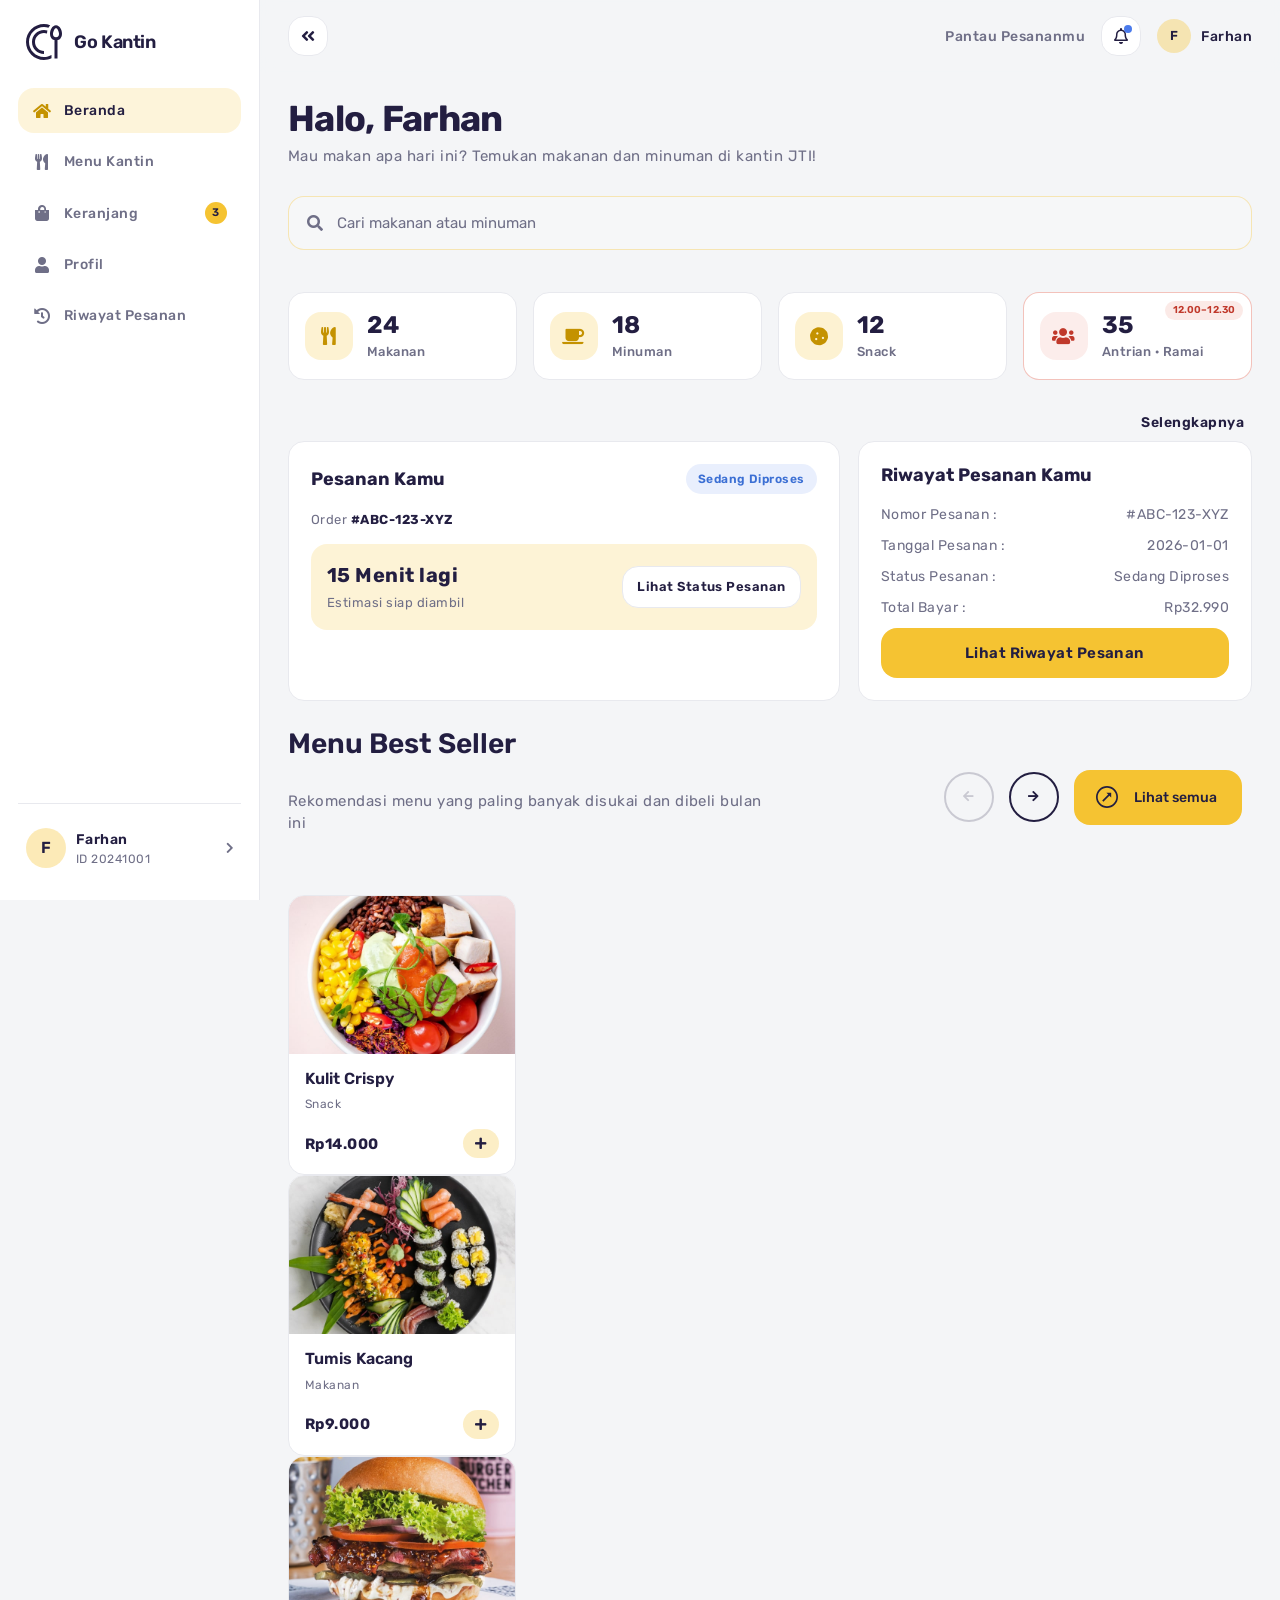
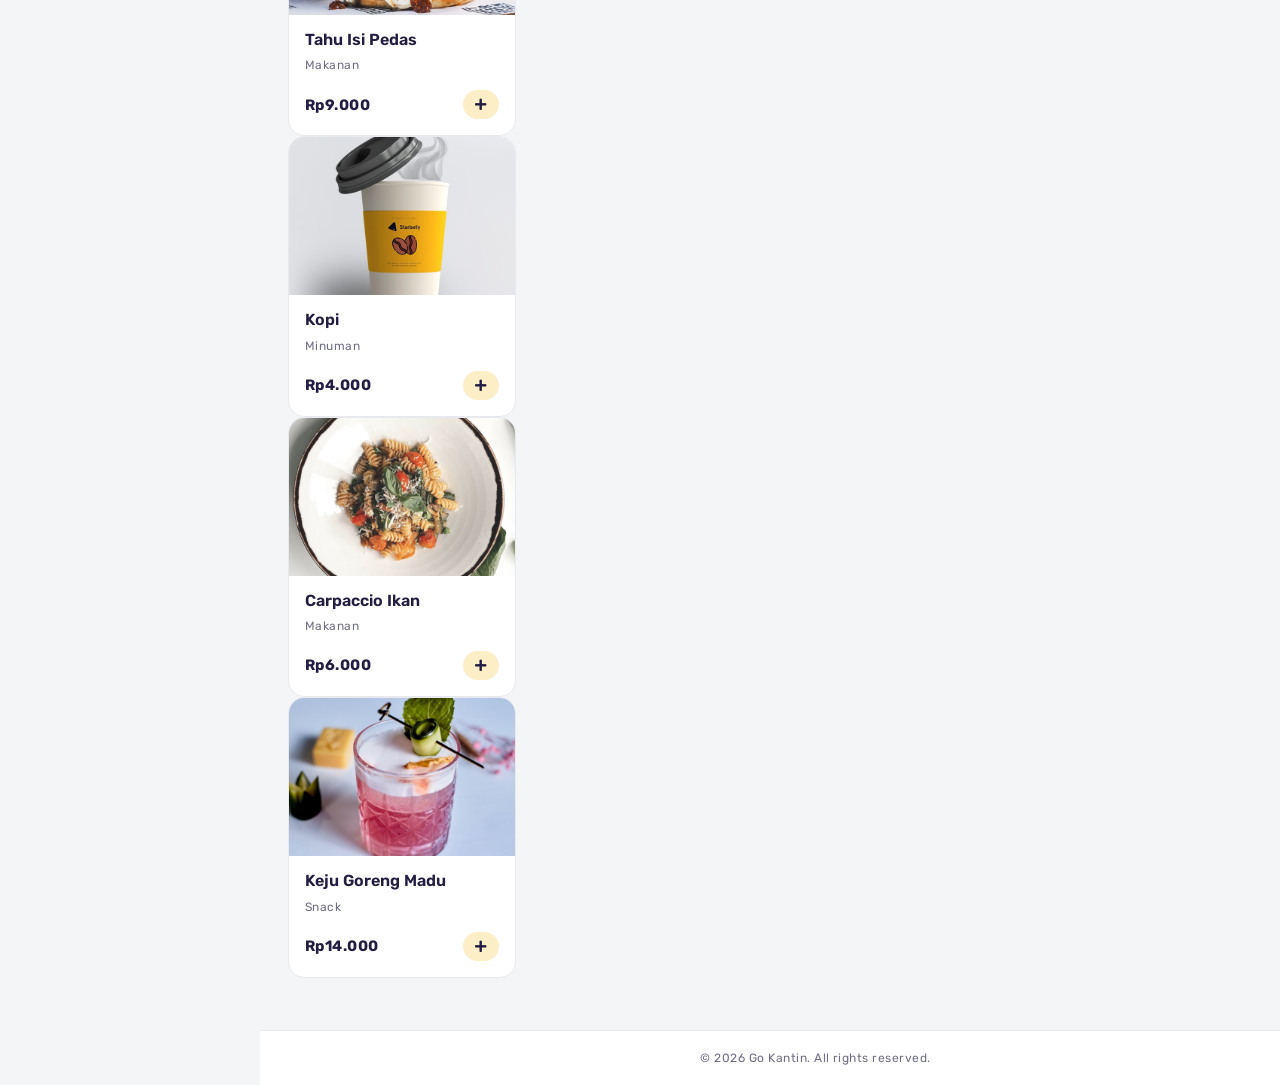
==== commit 1807c295: "Update navigation links in index.html to use absolute paths for improved consistency and reliability" ====
--- a/index.html
+++ b/index.html
@@ -29,8 +29,8 @@
       </a>
       <ul class="gk-sidebar-nav">
         <li><a href="index.html" class="gk-active"><i class="fas fa-home"></i><span>Beranda</span></a></li>
-        <li><a href="user/menu.html"><i class="fas fa-utensils"></i><span>Menu Kantin</span></a></li>
-        <li><a href="user/cart.html"><i class="fas fa-shopping-bag"></i><span>Keranjang</span><span class="gk-nav-badge">3</span></a></li>
+        <li><a href="/user/menu.html"><i class="fas fa-utensils"></i><span>Menu Kantin</span></a></li>
+        <li><a href="/user/cart.html"><i class="fas fa-shopping-bag"></i><span>Keranjang</span><span class="gk-nav-badge">3</span></a></li>
         <li><a href="#"><i class="fas fa-user"></i><span>Profil</span></a></li>
         <li><a href="user/status-pesanan.html"><i class="fas fa-history"></i><span>Riwayat Pesanan</span></a></li>
       </ul>
@@ -55,7 +55,7 @@
           </button>
         </div>
         <div class="gk-topbar-right">
-          <a href="user/status-pesanan.html" class="gk-topbar-link">Pantau Pesananmu</a>
+          <a href="/user/status-pesanan.html" class="gk-topbar-link">Pantau Pesananmu</a>
           <a href="#" class="gk-topbar-icon" aria-label="Notifikasi">
             <i class="far fa-bell"></i>
             <span class="gk-dot"></span>
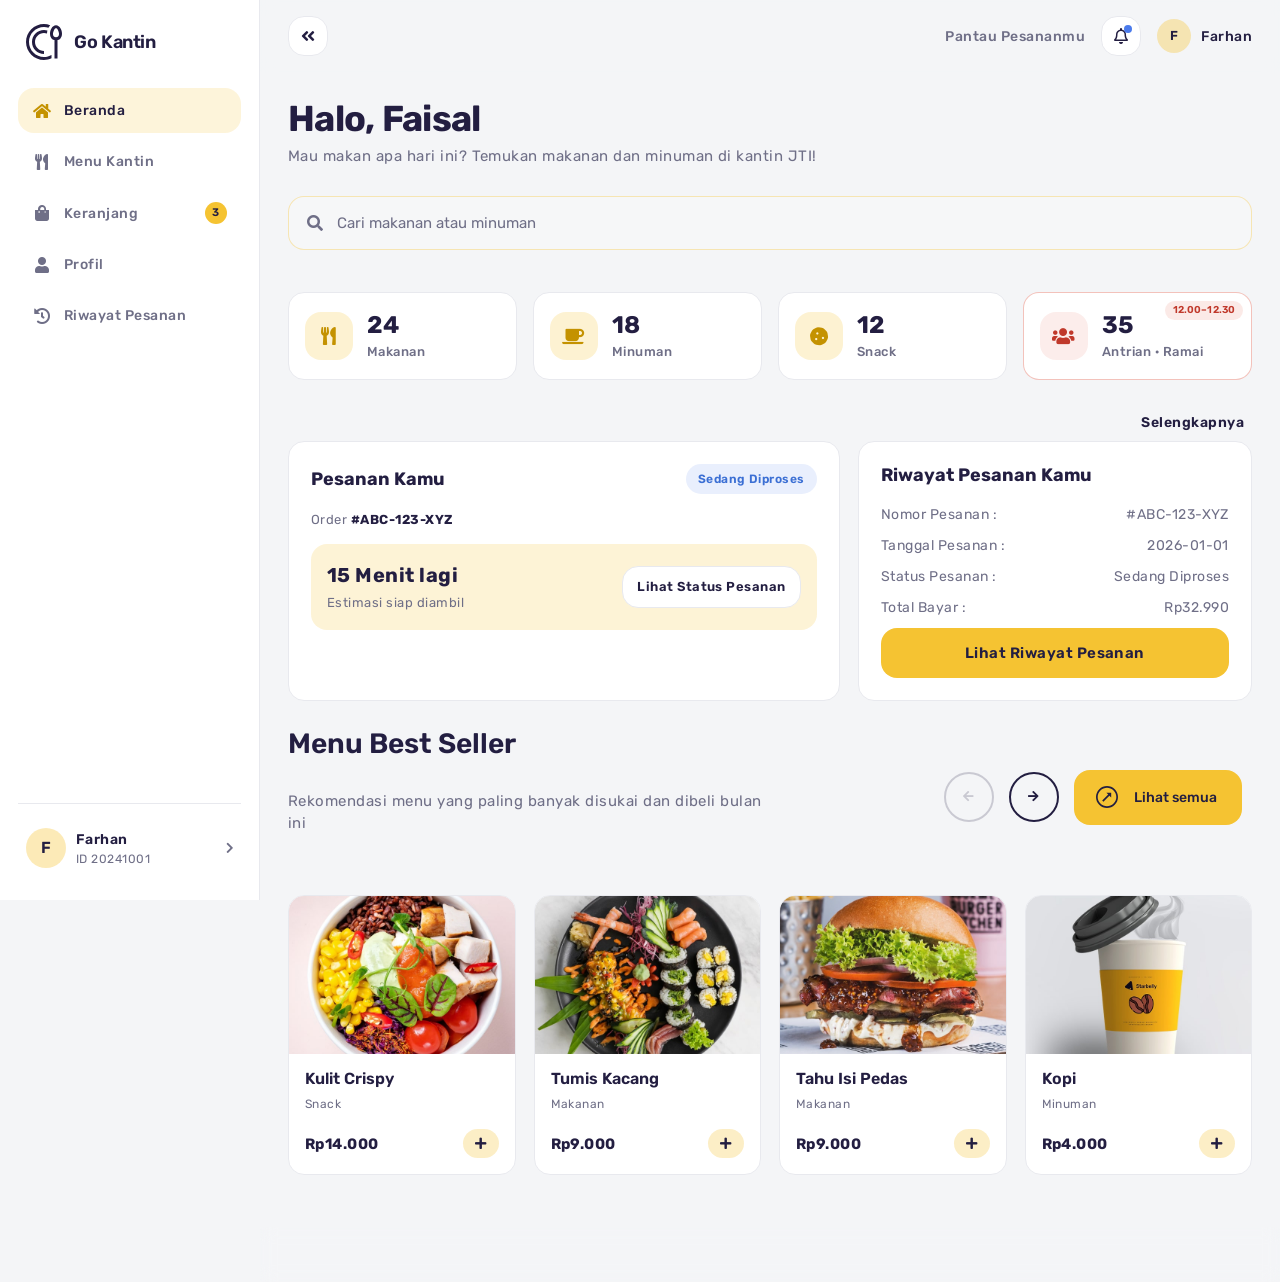
==== commit a954eab6: "f" ====
--- a/index.html
+++ b/index.html
@@ -29,8 +29,8 @@
       </a>
       <ul class="gk-sidebar-nav">
         <li><a href="index.html" class="gk-active"><i class="fas fa-home"></i><span>Beranda</span></a></li>
-        <li><a href="/user/menu.html"><i class="fas fa-utensils"></i><span>Menu Kantin</span></a></li>
-        <li><a href="/user/cart.html"><i class="fas fa-shopping-bag"></i><span>Keranjang</span><span class="gk-nav-badge">3</span></a></li>
+        <li><a href="user/menu.html"><i class="fas fa-utensils"></i><span>Menu Kantin</span></a></li>
+        <li><a href="user/cart.html"><i class="fas fa-shopping-bag"></i><span>Keranjang</span><span class="gk-nav-badge">3</span></a></li>
         <li><a href="#"><i class="fas fa-user"></i><span>Profil</span></a></li>
         <li><a href="user/status-pesanan.html"><i class="fas fa-history"></i><span>Riwayat Pesanan</span></a></li>
       </ul>
@@ -69,7 +69,7 @@
 
       <div id="sb-dynamic-content" class="sb-transition-fade gk-content">
         <section class="gk-home-greeting">
-          <h1>Halo, Farhan</h1>
+          <h1>Halo, Faisal</h1>
           <p>Mau makan apa hari ini? Temukan makanan dan minuman di kantin JTI!</p>
         </section>
 
--- a/css/plugins/datepicker.css
+++ b/css/plugins/datepicker.css
@@ -6,6 +6,7 @@
   -ms-flex-wrap: wrap;
   flex-wrap: wrap;
 }
+
 .datepicker--cell {
   border-radius: 4px;
   box-sizing: border-box;
@@ -23,66 +24,84 @@
   height: 32px;
   z-index: 1;
 }
+
 .datepicker--cell.-focus- {
   background: #f0f0f0;
 }
+
 .datepicker--cell.-current- {
   color: #4eb5e6;
 }
+
 .datepicker--cell.-current-.-focus- {
   color: #4a4a4a;
 }
+
 .datepicker--cell.-current-.-in-range- {
   color: #4eb5e6;
 }
+
 .datepicker--cell.-in-range- {
   background: rgba(92, 196, 239, 0.1);
   color: #4a4a4a;
   border-radius: 0;
 }
+
 .datepicker--cell.-in-range-.-focus- {
   background-color: rgba(92, 196, 239, 0.2);
 }
+
 .datepicker--cell.-disabled- {
   cursor: default;
   color: #aeaeae;
 }
+
 .datepicker--cell.-disabled-.-focus- {
   color: #aeaeae;
 }
+
 .datepicker--cell.-disabled-.-in-range- {
   color: #a1a1a1;
 }
+
 .datepicker--cell.-disabled-.-current-.-focus- {
   color: #aeaeae;
 }
+
 .datepicker--cell.-range-from- {
   border: 1px solid rgba(92, 196, 239, 0.5);
   background-color: rgba(92, 196, 239, 0.1);
   border-radius: 4px 0 0 4px;
 }
+
 .datepicker--cell.-range-to- {
   border: 1px solid rgba(92, 196, 239, 0.5);
   background-color: rgba(92, 196, 239, 0.1);
   border-radius: 0 4px 4px 0;
 }
+
 .datepicker--cell.-selected-,
 .datepicker--cell.-selected-.-current- {
   color: #fff;
   background: #5cc4ef;
 }
+
 .datepicker--cell.-range-from-.-range-to- {
   border-radius: 4px;
 }
+
 .datepicker--cell.-selected- {
   border: none;
 }
+
 .datepicker--cell.-selected-.-focus- {
   background: #45bced;
 }
+
 .datepicker--cell:empty {
   cursor: default;
 }
+
 .datepicker--days-names {
   display: -webkit-flex;
   display: -ms-flexbox;
@@ -92,6 +111,7 @@
   flex-wrap: wrap;
   margin: 8px 0 3px;
 }
+
 .datepicker--day-name {
   color: #ff9a19;
   display: -webkit-flex;
@@ -110,39 +130,48 @@
   text-transform: uppercase;
   font-size: 0.8em;
 }
+
 .-only-timepicker- .datepicker--content,
 .datepicker--body,
 .datepicker-inline .datepicker--pointer {
   display: none;
 }
+
 .datepicker--cell-day {
   width: 14.28571%;
 }
+
 .datepicker--cells-months {
   height: 170px;
 }
+
 .datepicker--cell-month {
   width: 33.33%;
   height: 25%;
 }
+
 .datepicker--cells-years,
 .datepicker--years {
   height: 170px;
 }
+
 .datepicker--cell-year {
   width: 25%;
   height: 33.33%;
 }
+
 .datepickers-container {
   position: absolute;
   left: 0;
   top: 0;
 }
+
 @media print {
   .datepickers-container {
     display: none;
   }
 }
+
 .datepicker {
   background: #fff;
   border: 1px solid #dbdbdb;
@@ -171,22 +200,27 @@
     -webkit-transform 0.3s ease;
   z-index: 100;
 }
+
 .datepicker.-from-top- {
   -webkit-transform: translateY(-8px);
   transform: translateY(-8px);
 }
+
 .datepicker.-from-right- {
   -webkit-transform: translateX(8px);
   transform: translateX(8px);
 }
+
 .datepicker.-from-bottom- {
   -webkit-transform: translateY(8px);
   transform: translateY(8px);
 }
+
 .datepicker.-from-left- {
   -webkit-transform: translateX(-8px);
   transform: translateX(-8px);
 }
+
 .datepicker.active {
   opacity: 1;
   -webkit-transform: translate(0);
@@ -205,6 +239,7 @@
     left 0s 0s,
     -webkit-transform 0.3s ease;
 }
+
 .datepicker-inline .datepicker {
   border-color: #d7d7d7;
   box-shadow: none;
@@ -215,10 +250,12 @@
   -webkit-transform: none;
   transform: none;
 }
+
 .datepicker--content {
   box-sizing: content-box;
   padding: 4px;
 }
+
 .datepicker--pointer {
   position: absolute;
   background: #fff;
@@ -228,10 +265,12 @@
   height: 10px;
   z-index: -1;
 }
+
 .datepicker--nav-action:hover,
 .datepicker--nav-title:hover {
   background: #f0f0f0;
 }
+
 .-top-center- .datepicker--pointer,
 .-top-left- .datepicker--pointer,
 .-top-right- .datepicker--pointer {
@@ -239,6 +278,7 @@
   -webkit-transform: rotate(135deg);
   transform: rotate(135deg);
 }
+
 .-right-bottom- .datepicker--pointer,
 .-right-center- .datepicker--pointer,
 .-right-top- .datepicker--pointer {
@@ -246,6 +286,7 @@
   -webkit-transform: rotate(225deg);
   transform: rotate(225deg);
 }
+
 .-bottom-center- .datepicker--pointer,
 .-bottom-left- .datepicker--pointer,
 .-bottom-right- .datepicker--pointer {
@@ -253,6 +294,7 @@
   -webkit-transform: rotate(315deg);
   transform: rotate(315deg);
 }
+
 .-left-bottom- .datepicker--pointer,
 .-left-center- .datepicker--pointer,
 .-left-top- .datepicker--pointer {
@@ -260,33 +302,41 @@
   -webkit-transform: rotate(45deg);
   transform: rotate(45deg);
 }
+
 .-bottom-left- .datepicker--pointer,
 .-top-left- .datepicker--pointer {
   left: 10px;
 }
+
 .-bottom-right- .datepicker--pointer,
 .-top-right- .datepicker--pointer {
   right: 10px;
 }
+
 .-bottom-center- .datepicker--pointer,
 .-top-center- .datepicker--pointer {
   left: calc(50% - 10px / 2);
 }
+
 .-left-top- .datepicker--pointer,
 .-right-top- .datepicker--pointer {
   top: 10px;
 }
+
 .-left-bottom- .datepicker--pointer,
 .-right-bottom- .datepicker--pointer {
   bottom: 10px;
 }
+
 .-left-center- .datepicker--pointer,
 .-right-center- .datepicker--pointer {
   top: calc(50% - 10px / 2);
 }
+
 .datepicker--body.active {
   display: block;
 }
+
 .datepicker--nav {
   display: -webkit-flex;
   display: -ms-flexbox;
@@ -298,9 +348,11 @@
   min-height: 32px;
   padding: 4px;
 }
+
 .-only-timepicker- .datepicker--nav {
   display: none;
 }
+
 .datepicker--nav-action,
 .datepicker--nav-title {
   display: -webkit-flex;
@@ -314,6 +366,7 @@
   -ms-flex-pack: center;
   justify-content: center;
 }
+
 .datepicker--nav-action {
   width: 32px;
   border-radius: 4px;
@@ -322,41 +375,50 @@
   -ms-user-select: none;
   user-select: none;
 }
+
 .datepicker--nav-action.-disabled- {
   visibility: hidden;
 }
+
 .datepicker--nav-action svg {
   width: 32px;
   height: 32px;
 }
+
 .datepicker--nav-action path {
   fill: none;
   stroke: #9c9c9c;
   stroke-width: 2px;
 }
+
 .datepicker--nav-title {
   border-radius: 4px;
   padding: 0 8px;
 }
+
 .datepicker--buttons,
 .datepicker--time {
   border-top: 1px solid #efefef;
   padding: 4px;
 }
+
 .datepicker--nav-title i {
   font-style: normal;
   color: #9c9c9c;
   margin-left: 5px;
 }
+
 .datepicker--nav-title.-disabled- {
   cursor: default;
   background: 0 0;
 }
+
 .datepicker--buttons {
   display: -webkit-flex;
   display: -ms-flexbox;
   display: flex;
 }
+
 .datepicker--button {
   color: #4eb5e6;
   cursor: pointer;
@@ -375,10 +437,12 @@
   align-items: center;
   height: 32px;
 }
+
 .datepicker--button:hover {
   color: #4a4a4a;
   background: #f0f0f0;
 }
+
 .datepicker--time {
   display: -webkit-flex;
   display: -ms-flexbox;
@@ -388,15 +452,18 @@
   align-items: center;
   position: relative;
 }
+
 .datepicker--time.-am-pm- .datepicker--time-sliders {
   -webkit-flex: 0 1 138px;
   -ms-flex: 0 1 138px;
   flex: 0 1 138px;
   max-width: 138px;
 }
+
 .-only-timepicker- .datepicker--time {
   border-top: none;
 }
+
 .datepicker--time-sliders {
   -webkit-flex: 0 1 153px;
   -ms-flex: 0 1 153px;
@@ -404,10 +471,12 @@
   margin-right: 10px;
   max-width: 153px;
 }
+
 .datepicker--time-label {
   display: none;
   font-size: 12px;
 }
+
 .datepicker--time-current {
   display: -webkit-flex;
   display: -ms-flexbox;
@@ -422,10 +491,12 @@
   text-align: center;
   margin: 0 0 0 10px;
 }
+
 .datepicker--time-current-colon {
   margin: 0 2px 3px;
   line-height: 1;
 }
+
 .datepicker--time-current-hours,
 .datepicker--time-current-minutes {
   line-height: 1;
@@ -434,6 +505,7 @@
   position: relative;
   z-index: 1;
 }
+
 .datepicker--time-current-hours:after,
 .datepicker--time-current-minutes:after {
   content: "";
@@ -447,10 +519,12 @@
   z-index: -1;
   opacity: 0;
 }
+
 .datepicker--time-current-hours.-focus-:after,
 .datepicker--time-current-minutes.-focus-:after {
   opacity: 1;
 }
+
 .datepicker--time-current-ampm {
   text-transform: uppercase;
   -webkit-align-self: flex-end;
@@ -461,6 +535,7 @@
   font-size: 11px;
   margin-bottom: 1px;
 }
+
 .datepicker--time-row {
   display: -webkit-flex;
   display: -ms-flexbox;
@@ -470,12 +545,13 @@
   align-items: center;
   font-size: 11px;
   height: 17px;
-  background: linear-gradient(to right, #dedede, #dedede) left 50%/100% 1px
-    no-repeat;
-}
+  background: linear-gradient(to right, #dedede, #dedede) left 50%/100% 1px no-repeat;
+}
+
 .datepicker--time-row:first-child {
   margin-bottom: 4px;
 }
+
 .datepicker--time-row input[type="range"] {
   background: 0 0;
   cursor: pointer;
@@ -487,33 +563,42 @@
   margin: 0;
   -webkit-appearance: none;
 }
+
 .datepicker--time-row input[type="range"]::-ms-tooltip {
   display: none;
 }
+
 .datepicker--time-row input[type="range"]:hover::-webkit-slider-thumb {
   border-color: #b8b8b8;
 }
+
 .datepicker--time-row input[type="range"]:hover::-moz-range-thumb {
   border-color: #b8b8b8;
 }
+
 .datepicker--time-row input[type="range"]:hover::-ms-thumb {
   border-color: #b8b8b8;
 }
+
 .datepicker--time-row input[type="range"]:focus {
   outline: 0;
 }
+
 .datepicker--time-row input[type="range"]:focus::-webkit-slider-thumb {
   background: #5cc4ef;
   border-color: #5cc4ef;
 }
+
 .datepicker--time-row input[type="range"]:focus::-moz-range-thumb {
   background: #5cc4ef;
   border-color: #5cc4ef;
 }
+
 .datepicker--time-row input[type="range"]:focus::-ms-thumb {
   background: #5cc4ef;
   border-color: #5cc4ef;
 }
+
 .datepicker--time-row input[type="range"]::-webkit-slider-thumb {
   -webkit-appearance: none;
   box-sizing: border-box;
@@ -526,6 +611,7 @@
   transition: background 0.2s;
   margin-top: -6px;
 }
+
 .datepicker--time-row input[type="range"]::-moz-range-thumb {
   box-sizing: border-box;
   height: 12px;
@@ -536,6 +622,7 @@
   cursor: pointer;
   transition: background 0.2s;
 }
+
 .datepicker--time-row input[type="range"]::-ms-thumb {
   box-sizing: border-box;
   height: 12px;
@@ -546,6 +633,7 @@
   cursor: pointer;
   transition: background 0.2s;
 }
+
 .datepicker--time-row input[type="range"]::-webkit-slider-runnable-track {
   border: none;
   height: 1px;
@@ -553,6 +641,7 @@
   color: transparent;
   background: 0 0;
 }
+
 .datepicker--time-row input[type="range"]::-moz-range-track {
   border: none;
   height: 1px;
@@ -560,6 +649,7 @@
   color: transparent;
   background: 0 0;
 }
+
 .datepicker--time-row input[type="range"]::-ms-track {
   border: none;
   height: 1px;
@@ -567,15 +657,19 @@
   color: transparent;
   background: 0 0;
 }
+
 .datepicker--time-row input[type="range"]::-ms-fill-lower {
   background: 0 0;
 }
+
 .datepicker--time-row input[type="range"]::-ms-fill-upper {
   background: 0 0;
 }
+
 .datepicker--time-row span {
   padding: 0 12px;
 }
+
 .datepicker--time-icon {
   color: #9c9c9c;
   border: 1px solid;
@@ -586,12 +680,14 @@
   width: 1em;
   height: 1em;
 }
+
 .datepicker--time-icon:after,
 .datepicker--time-icon:before {
   content: "";
   background: currentColor;
   position: absolute;
 }
+
 .datepicker--time-icon:after {
   height: 0.4em;
   width: 1px;
@@ -600,44 +696,53 @@
   -webkit-transform: translateY(-100%);
   transform: translateY(-100%);
 }
+
 .datepicker--time-icon:before {
   width: 0.4em;
   height: 1px;
   top: calc(50% + 1px);
   left: calc(50% - 1px);
 }
+
 .datepicker--cell-day.-other-month-,
 .datepicker--cell-year.-other-decade- {
   color: #dedede;
 }
+
 .datepicker--cell-day.-other-month-:hover,
 .datepicker--cell-year.-other-decade-:hover {
   color: #c5c5c5;
 }
+
 .-disabled-.-focus-.datepicker--cell-day.-other-month-,
 .-disabled-.-focus-.datepicker--cell-year.-other-decade- {
   color: #dedede;
 }
+
 .-selected-.datepicker--cell-day.-other-month-,
 .-selected-.datepicker--cell-year.-other-decade- {
   color: #fff;
   background: #a2ddf6;
 }
+
 .-selected-.-focus-.datepicker--cell-day.-other-month-,
 .-selected-.-focus-.datepicker--cell-year.-other-decade- {
   background: #8ad5f4;
 }
+
 .-in-range-.datepicker--cell-day.-other-month-,
 .-in-range-.datepicker--cell-year.-other-decade- {
   background-color: rgba(92, 196, 239, 0.1);
   color: #ccc;
 }
+
 .-in-range-.-focus-.datepicker--cell-day.-other-month-,
 .-in-range-.-focus-.datepicker--cell-year.-other-decade- {
   background-color: rgba(92, 196, 239, 0.2);
 }
+
 .datepicker--cell-day.-other-month-:empty,
 .datepicker--cell-year.-other-decade-:empty {
   background: 0 0;
   border: none;
-}
+}
--- a/css/plugins/mapbox-style.css
+++ b/css/plugins/mapbox-style.css
@@ -0,0 +1,816 @@
+.mapboxgl-map {
+    font: 12px/20px Helvetica Neue, Arial, Helvetica, sans-serif;
+    overflow: hidden;
+    position: relative;
+    -webkit-tap-highlight-color: rgba(0, 0, 0, 0)
+}
+
+.mapboxgl-canvas {
+    position: absolute;
+    left: 0;
+    top: 0
+}
+
+.mapboxgl-map:-webkit-full-screen {
+    width: 100%;
+    height: 100%
+}
+
+.mapboxgl-canary {
+    background-color: salmon
+}
+
+.mapboxgl-canvas-container.mapboxgl-interactive,
+.mapboxgl-ctrl-group button.mapboxgl-ctrl-compass {
+    cursor: -webkit-grab;
+    cursor: -moz-grab;
+    cursor: grab;
+    -moz-user-select: none;
+    -webkit-user-select: none;
+    -ms-user-select: none;
+    user-select: none
+}
+
+.mapboxgl-canvas-container.mapboxgl-interactive.mapboxgl-track-pointer {
+    cursor: pointer
+}
+
+.mapboxgl-canvas-container.mapboxgl-interactive:active,
+.mapboxgl-ctrl-group button.mapboxgl-ctrl-compass:active {
+    cursor: -webkit-grabbing;
+    cursor: -moz-grabbing;
+    cursor: grabbing
+}
+
+.mapboxgl-canvas-container.mapboxgl-touch-zoom-rotate,
+.mapboxgl-canvas-container.mapboxgl-touch-zoom-rotate .mapboxgl-canvas {
+    touch-action: pan-x pan-y
+}
+
+.mapboxgl-canvas-container.mapboxgl-touch-drag-pan,
+.mapboxgl-canvas-container.mapboxgl-touch-drag-pan .mapboxgl-canvas {
+    touch-action: pinch-zoom
+}
+
+.mapboxgl-canvas-container.mapboxgl-touch-zoom-rotate.mapboxgl-touch-drag-pan,
+.mapboxgl-canvas-container.mapboxgl-touch-zoom-rotate.mapboxgl-touch-drag-pan .mapboxgl-canvas {
+    touch-action: none
+}
+
+.mapboxgl-ctrl-bottom-left,
+.mapboxgl-ctrl-bottom-right,
+.mapboxgl-ctrl-top-left,
+.mapboxgl-ctrl-top-right {
+    position: absolute;
+    pointer-events: none;
+    z-index: 2
+}
+
+.mapboxgl-ctrl-top-left {
+    top: 0;
+    left: 0
+}
+
+.mapboxgl-ctrl-top-right {
+    top: 0;
+    right: 0
+}
+
+.mapboxgl-ctrl-bottom-left {
+    bottom: 0;
+    left: 0
+}
+
+.mapboxgl-ctrl-bottom-right {
+    right: 0;
+    bottom: 0
+}
+
+.mapboxgl-ctrl {
+    clear: both;
+    pointer-events: auto;
+    transform: translate(0)
+}
+
+.mapboxgl-ctrl-top-left .mapboxgl-ctrl {
+    margin: 10px 0 0 10px;
+    float: left
+}
+
+.mapboxgl-ctrl-top-right .mapboxgl-ctrl {
+    margin: 10px 10px 0 0;
+    float: right
+}
+
+.mapboxgl-ctrl-bottom-left .mapboxgl-ctrl {
+    margin: 0 0 10px 10px;
+    float: left
+}
+
+.mapboxgl-ctrl-bottom-right .mapboxgl-ctrl {
+    margin: 0 10px 10px 0;
+    float: right
+}
+
+.mapboxgl-ctrl-group {
+    border-radius: 4px;
+    background: #fff
+}
+
+.mapboxgl-ctrl-group:not(:empty) {
+    -moz-box-shadow: 0 0 2px rgba(0, 0, 0, .1);
+    -webkit-box-shadow: 0 0 2px rgba(0, 0, 0, .1);
+    box-shadow: 0 0 0 2px rgba(0, 0, 0, .1)
+}
+
+@media (-ms-high-contrast:active) {
+    .mapboxgl-ctrl-group:not(:empty) {
+        box-shadow: 0 0 0 2px ButtonText
+    }
+}
+
+.mapboxgl-ctrl-group button {
+    width: 29px;
+    height: 29px;
+    display: block;
+    padding: 0;
+    outline: none;
+    border: 0;
+    box-sizing: border-box;
+    background-color: transparent;
+    cursor: pointer
+}
+
+.mapboxgl-ctrl-group button+button {
+    border-top: 1px solid #ddd
+}
+
+.mapboxgl-ctrl button .mapboxgl-ctrl-icon {
+    display: block;
+    width: 100%;
+    height: 100%;
+    background-repeat: no-repeat;
+    background-position: 50%
+}
+
+@media (-ms-high-contrast:active) {
+    .mapboxgl-ctrl-icon {
+        background-color: transparent
+    }
+
+    .mapboxgl-ctrl-group button+button {
+        border-top: 1px solid ButtonText
+    }
+}
+
+.mapboxgl-ctrl button::-moz-focus-inner {
+    border: 0;
+    padding: 0
+}
+
+.mapboxgl-ctrl-group button:focus {
+    box-shadow: 0 0 2px 2px #0096ff
+}
+
+.mapboxgl-ctrl button:disabled {
+    cursor: not-allowed
+}
+
+.mapboxgl-ctrl button:disabled .mapboxgl-ctrl-icon {
+    opacity: .25
+}
+
+.mapboxgl-ctrl button:not(:disabled):hover {
+    background-color: rgba(0, 0, 0, .05)
+}
+
+.mapboxgl-ctrl-group button:focus:focus-visible {
+    box-shadow: 0 0 2px 2px #0096ff
+}
+
+.mapboxgl-ctrl-group button:focus:not(:focus-visible) {
+    box-shadow: none
+}
+
+.mapboxgl-ctrl-group button:focus:first-child {
+    border-radius: 4px 4px 0 0
+}
+
+.mapboxgl-ctrl-group button:focus:last-child {
+    border-radius: 0 0 4px 4px
+}
+
+.mapboxgl-ctrl-group button:focus:only-child {
+    border-radius: inherit
+}
+
+.mapboxgl-ctrl button.mapboxgl-ctrl-zoom-out .mapboxgl-ctrl-icon {
+    background-image: url("data:image/svg+xml;charset=utf-8,%3Csvg width='29' height='29' viewBox='0 0 29 29' xmlns='http://www.w3.org/2000/svg' fill='%23333'%3E%3Cpath d='M10 13c-.75 0-1.5.75-1.5 1.5S9.25 16 10 16h9c.75 0 1.5-.75 1.5-1.5S19.75 13 19 13h-9z'/%3E%3C/svg%3E")
+}
+
+.mapboxgl-ctrl button.mapboxgl-ctrl-zoom-in .mapboxgl-ctrl-icon {
+    background-image: url("data:image/svg+xml;charset=utf-8,%3Csvg width='29' height='29' viewBox='0 0 29 29' xmlns='http://www.w3.org/2000/svg' fill='%23333'%3E%3Cpath d='M14.5 8.5c-.75 0-1.5.75-1.5 1.5v3h-3c-.75 0-1.5.75-1.5 1.5S9.25 16 10 16h3v3c0 .75.75 1.5 1.5 1.5S16 19.75 16 19v-3h3c.75 0 1.5-.75 1.5-1.5S19.75 13 19 13h-3v-3c0-.75-.75-1.5-1.5-1.5z'/%3E%3C/svg%3E")
+}
+
+@media (-ms-high-contrast:active) {
+    .mapboxgl-ctrl button.mapboxgl-ctrl-zoom-out .mapboxgl-ctrl-icon {
+        background-image: url("data:image/svg+xml;charset=utf-8,%3Csvg width='29' height='29' viewBox='0 0 29 29' xmlns='http://www.w3.org/2000/svg' fill='%23fff'%3E%3Cpath d='M10 13c-.75 0-1.5.75-1.5 1.5S9.25 16 10 16h9c.75 0 1.5-.75 1.5-1.5S19.75 13 19 13h-9z'/%3E%3C/svg%3E")
+    }
+
+    .mapboxgl-ctrl button.mapboxgl-ctrl-zoom-in .mapboxgl-ctrl-icon {
+        background-image: url("data:image/svg+xml;charset=utf-8,%3Csvg width='29' height='29' viewBox='0 0 29 29' xmlns='http://www.w3.org/2000/svg' fill='%23fff'%3E%3Cpath d='M14.5 8.5c-.75 0-1.5.75-1.5 1.5v3h-3c-.75 0-1.5.75-1.5 1.5S9.25 16 10 16h3v3c0 .75.75 1.5 1.5 1.5S16 19.75 16 19v-3h3c.75 0 1.5-.75 1.5-1.5S19.75 13 19 13h-3v-3c0-.75-.75-1.5-1.5-1.5z'/%3E%3C/svg%3E")
+    }
+}
+
+@media (-ms-high-contrast:black-on-white) {
+    .mapboxgl-ctrl button.mapboxgl-ctrl-zoom-out .mapboxgl-ctrl-icon {
+        background-image: url("data:image/svg+xml;charset=utf-8,%3Csvg width='29' height='29' viewBox='0 0 29 29' xmlns='http://www.w3.org/2000/svg'%3E%3Cpath d='M10 13c-.75 0-1.5.75-1.5 1.5S9.25 16 10 16h9c.75 0 1.5-.75 1.5-1.5S19.75 13 19 13h-9z'/%3E%3C/svg%3E")
+    }
+
+    .mapboxgl-ctrl button.mapboxgl-ctrl-zoom-in .mapboxgl-ctrl-icon {
+        background-image: url("data:image/svg+xml;charset=utf-8,%3Csvg width='29' height='29' viewBox='0 0 29 29' xmlns='http://www.w3.org/2000/svg'%3E%3Cpath d='M14.5 8.5c-.75 0-1.5.75-1.5 1.5v3h-3c-.75 0-1.5.75-1.5 1.5S9.25 16 10 16h3v3c0 .75.75 1.5 1.5 1.5S16 19.75 16 19v-3h3c.75 0 1.5-.75 1.5-1.5S19.75 13 19 13h-3v-3c0-.75-.75-1.5-1.5-1.5z'/%3E%3C/svg%3E")
+    }
+}
+
+.mapboxgl-ctrl button.mapboxgl-ctrl-fullscreen .mapboxgl-ctrl-icon {
+    background-image: url("data:image/svg+xml;charset=utf-8,%3Csvg width='29' height='29' viewBox='0 0 29 29' xmlns='http://www.w3.org/2000/svg' fill='%23333'%3E%3Cpath d='M24 16v5.5c0 1.75-.75 2.5-2.5 2.5H16v-1l3-1.5-4-5.5 1-1 5.5 4 1.5-3h1zM6 16l1.5 3 5.5-4 1 1-4 5.5 3 1.5v1H7.5C5.75 24 5 23.25 5 21.5V16h1zm7-11v1l-3 1.5 4 5.5-1 1-5.5-4L6 13H5V7.5C5 5.75 5.75 5 7.5 5H13zm11 2.5c0-1.75-.75-2.5-2.5-2.5H16v1l3 1.5-4 5.5 1 1 5.5-4 1.5 3h1V7.5z'/%3E%3C/svg%3E")
+}
+
+.mapboxgl-ctrl button.mapboxgl-ctrl-shrink .mapboxgl-ctrl-icon {
+    background-image: url("data:image/svg+xml;charset=utf-8,%3Csvg width='29' height='29' viewBox='0 0 29 29' xmlns='http://www.w3.org/2000/svg'%3E%3Cpath d='M18.5 16c-1.75 0-2.5.75-2.5 2.5V24h1l1.5-3 5.5 4 1-1-4-5.5 3-1.5v-1h-5.5zM13 18.5c0-1.75-.75-2.5-2.5-2.5H5v1l3 1.5L4 24l1 1 5.5-4 1.5 3h1v-5.5zm3-8c0 1.75.75 2.5 2.5 2.5H24v-1l-3-1.5L25 5l-1-1-5.5 4L17 5h-1v5.5zM10.5 13c1.75 0 2.5-.75 2.5-2.5V5h-1l-1.5 3L5 4 4 5l4 5.5L5 12v1h5.5z'/%3E%3C/svg%3E")
+}
+
+@media (-ms-high-contrast:active) {
+    .mapboxgl-ctrl button.mapboxgl-ctrl-fullscreen .mapboxgl-ctrl-icon {
+        background-image: url("data:image/svg+xml;charset=utf-8,%3Csvg width='29' height='29' viewBox='0 0 29 29' xmlns='http://www.w3.org/2000/svg' fill='%23fff'%3E%3Cpath d='M24 16v5.5c0 1.75-.75 2.5-2.5 2.5H16v-1l3-1.5-4-5.5 1-1 5.5 4 1.5-3h1zM6 16l1.5 3 5.5-4 1 1-4 5.5 3 1.5v1H7.5C5.75 24 5 23.25 5 21.5V16h1zm7-11v1l-3 1.5 4 5.5-1 1-5.5-4L6 13H5V7.5C5 5.75 5.75 5 7.5 5H13zm11 2.5c0-1.75-.75-2.5-2.5-2.5H16v1l3 1.5-4 5.5 1 1 5.5-4 1.5 3h1V7.5z'/%3E%3C/svg%3E")
+    }
+
+    .mapboxgl-ctrl button.mapboxgl-ctrl-shrink .mapboxgl-ctrl-icon {
+        background-image: url("data:image/svg+xml;charset=utf-8,%3Csvg width='29' height='29' viewBox='0 0 29 29' xmlns='http://www.w3.org/2000/svg' fill='%23fff'%3E%3Cpath d='M18.5 16c-1.75 0-2.5.75-2.5 2.5V24h1l1.5-3 5.5 4 1-1-4-5.5 3-1.5v-1h-5.5zM13 18.5c0-1.75-.75-2.5-2.5-2.5H5v1l3 1.5L4 24l1 1 5.5-4 1.5 3h1v-5.5zm3-8c0 1.75.75 2.5 2.5 2.5H24v-1l-3-1.5L25 5l-1-1-5.5 4L17 5h-1v5.5zM10.5 13c1.75 0 2.5-.75 2.5-2.5V5h-1l-1.5 3L5 4 4 5l4 5.5L5 12v1h5.5z'/%3E%3C/svg%3E")
+    }
+}
+
+@media (-ms-high-contrast:black-on-white) {
+    .mapboxgl-ctrl button.mapboxgl-ctrl-fullscreen .mapboxgl-ctrl-icon {
+        background-image: url("data:image/svg+xml;charset=utf-8,%3Csvg width='29' height='29' viewBox='0 0 29 29' xmlns='http://www.w3.org/2000/svg'%3E%3Cpath d='M24 16v5.5c0 1.75-.75 2.5-2.5 2.5H16v-1l3-1.5-4-5.5 1-1 5.5 4 1.5-3h1zM6 16l1.5 3 5.5-4 1 1-4 5.5 3 1.5v1H7.5C5.75 24 5 23.25 5 21.5V16h1zm7-11v1l-3 1.5 4 5.5-1 1-5.5-4L6 13H5V7.5C5 5.75 5.75 5 7.5 5H13zm11 2.5c0-1.75-.75-2.5-2.5-2.5H16v1l3 1.5-4 5.5 1 1 5.5-4 1.5 3h1V7.5z'/%3E%3C/svg%3E")
+    }
+
+    .mapboxgl-ctrl button.mapboxgl-ctrl-shrink .mapboxgl-ctrl-icon {
+        background-image: url("data:image/svg+xml;charset=utf-8,%3Csvg width='29' height='29' viewBox='0 0 29 29' xmlns='http://www.w3.org/2000/svg'%3E%3Cpath d='M18.5 16c-1.75 0-2.5.75-2.5 2.5V24h1l1.5-3 5.5 4 1-1-4-5.5 3-1.5v-1h-5.5zM13 18.5c0-1.75-.75-2.5-2.5-2.5H5v1l3 1.5L4 24l1 1 5.5-4 1.5 3h1v-5.5zm3-8c0 1.75.75 2.5 2.5 2.5H24v-1l-3-1.5L25 5l-1-1-5.5 4L17 5h-1v5.5zM10.5 13c1.75 0 2.5-.75 2.5-2.5V5h-1l-1.5 3L5 4 4 5l4 5.5L5 12v1h5.5z'/%3E%3C/svg%3E")
+    }
+}
+
+.mapboxgl-ctrl button.mapboxgl-ctrl-compass .mapboxgl-ctrl-icon {
+    background-image: url("data:image/svg+xml;charset=utf-8,%3Csvg width='29' height='29' viewBox='0 0 29 29' xmlns='http://www.w3.org/2000/svg' fill='%23333'%3E%3Cpath d='M10.5 14l4-8 4 8h-8z'/%3E%3Cpath d='M10.5 16l4 8 4-8h-8z' fill='%23ccc'/%3E%3C/svg%3E")
+}
+
+@media (-ms-high-contrast:active) {
+    .mapboxgl-ctrl button.mapboxgl-ctrl-compass .mapboxgl-ctrl-icon {
+        background-image: url("data:image/svg+xml;charset=utf-8,%3Csvg width='29' height='29' viewBox='0 0 29 29' xmlns='http://www.w3.org/2000/svg' fill='%23fff'%3E%3Cpath d='M10.5 14l4-8 4 8h-8z'/%3E%3Cpath d='M10.5 16l4 8 4-8h-8z' fill='%23999'/%3E%3C/svg%3E")
+    }
+}
+
+@media (-ms-high-contrast:black-on-white) {
+    .mapboxgl-ctrl button.mapboxgl-ctrl-compass .mapboxgl-ctrl-icon {
+        background-image: url("data:image/svg+xml;charset=utf-8,%3Csvg width='29' height='29' viewBox='0 0 29 29' xmlns='http://www.w3.org/2000/svg'%3E%3Cpath d='M10.5 14l4-8 4 8h-8z'/%3E%3Cpath d='M10.5 16l4 8 4-8h-8z' fill='%23ccc'/%3E%3C/svg%3E")
+    }
+}
+
+.mapboxgl-ctrl button.mapboxgl-ctrl-geolocate .mapboxgl-ctrl-icon {
+    background-image: url("data:image/svg+xml;charset=utf-8,%3Csvg width='29' height='29' viewBox='0 0 20 20' xmlns='http://www.w3.org/2000/svg' fill='%23333'%3E%3Cpath d='M10 4C9 4 9 5 9 5v.1A5 5 0 005.1 9H5s-1 0-1 1 1 1 1 1h.1A5 5 0 009 14.9v.1s0 1 1 1 1-1 1-1v-.1a5 5 0 003.9-3.9h.1s1 0 1-1-1-1-1-1h-.1A5 5 0 0011 5.1V5s0-1-1-1zm0 2.5a3.5 3.5 0 110 7 3.5 3.5 0 110-7z'/%3E%3Ccircle cx='10' cy='10' r='2'/%3E%3C/svg%3E")
+}
+
+.mapboxgl-ctrl button.mapboxgl-ctrl-geolocate:disabled .mapboxgl-ctrl-icon {
+    background-image: url("data:image/svg+xml;charset=utf-8,%3Csvg width='29' height='29' viewBox='0 0 20 20' xmlns='http://www.w3.org/2000/svg' fill='%23aaa'%3E%3Cpath d='M10 4C9 4 9 5 9 5v.1A5 5 0 005.1 9H5s-1 0-1 1 1 1 1 1h.1A5 5 0 009 14.9v.1s0 1 1 1 1-1 1-1v-.1a5 5 0 003.9-3.9h.1s1 0 1-1-1-1-1-1h-.1A5 5 0 0011 5.1V5s0-1-1-1zm0 2.5a3.5 3.5 0 110 7 3.5 3.5 0 110-7z'/%3E%3Ccircle cx='10' cy='10' r='2'/%3E%3Cpath d='M14 5l1 1-9 9-1-1 9-9z' fill='red'/%3E%3C/svg%3E")
+}
+
+.mapboxgl-ctrl button.mapboxgl-ctrl-geolocate.mapboxgl-ctrl-geolocate-active .mapboxgl-ctrl-icon {
+    background-image: url("data:image/svg+xml;charset=utf-8,%3Csvg width='29' height='29' viewBox='0 0 20 20' xmlns='http://www.w3.org/2000/svg' fill='%2333b5e5'%3E%3Cpath d='M10 4C9 4 9 5 9 5v.1A5 5 0 005.1 9H5s-1 0-1 1 1 1 1 1h.1A5 5 0 009 14.9v.1s0 1 1 1 1-1 1-1v-.1a5 5 0 003.9-3.9h.1s1 0 1-1-1-1-1-1h-.1A5 5 0 0011 5.1V5s0-1-1-1zm0 2.5a3.5 3.5 0 110 7 3.5 3.5 0 110-7z'/%3E%3Ccircle cx='10' cy='10' r='2'/%3E%3C/svg%3E")
+}
+
+.mapboxgl-ctrl button.mapboxgl-ctrl-geolocate.mapboxgl-ctrl-geolocate-active-error .mapboxgl-ctrl-icon {
+    background-image: url("data:image/svg+xml;charset=utf-8,%3Csvg width='29' height='29' viewBox='0 0 20 20' xmlns='http://www.w3.org/2000/svg' fill='%23e58978'%3E%3Cpath d='M10 4C9 4 9 5 9 5v.1A5 5 0 005.1 9H5s-1 0-1 1 1 1 1 1h.1A5 5 0 009 14.9v.1s0 1 1 1 1-1 1-1v-.1a5 5 0 003.9-3.9h.1s1 0 1-1-1-1-1-1h-.1A5 5 0 0011 5.1V5s0-1-1-1zm0 2.5a3.5 3.5 0 110 7 3.5 3.5 0 110-7z'/%3E%3Ccircle cx='10' cy='10' r='2'/%3E%3C/svg%3E")
+}
+
+.mapboxgl-ctrl button.mapboxgl-ctrl-geolocate.mapboxgl-ctrl-geolocate-background .mapboxgl-ctrl-icon {
+    background-image: url("data:image/svg+xml;charset=utf-8,%3Csvg width='29' height='29' viewBox='0 0 20 20' xmlns='http://www.w3.org/2000/svg' fill='%2333b5e5'%3E%3Cpath d='M10 4C9 4 9 5 9 5v.1A5 5 0 005.1 9H5s-1 0-1 1 1 1 1 1h.1A5 5 0 009 14.9v.1s0 1 1 1 1-1 1-1v-.1a5 5 0 003.9-3.9h.1s1 0 1-1-1-1-1-1h-.1A5 5 0 0011 5.1V5s0-1-1-1zm0 2.5a3.5 3.5 0 110 7 3.5 3.5 0 110-7z'/%3E%3C/svg%3E")
+}
+
+.mapboxgl-ctrl button.mapboxgl-ctrl-geolocate.mapboxgl-ctrl-geolocate-background-error .mapboxgl-ctrl-icon {
+    background-image: url("data:image/svg+xml;charset=utf-8,%3Csvg width='29' height='29' viewBox='0 0 20 20' xmlns='http://www.w3.org/2000/svg' fill='%23e54e33'%3E%3Cpath d='M10 4C9 4 9 5 9 5v.1A5 5 0 005.1 9H5s-1 0-1 1 1 1 1 1h.1A5 5 0 009 14.9v.1s0 1 1 1 1-1 1-1v-.1a5 5 0 003.9-3.9h.1s1 0 1-1-1-1-1-1h-.1A5 5 0 0011 5.1V5s0-1-1-1zm0 2.5a3.5 3.5 0 110 7 3.5 3.5 0 110-7z'/%3E%3C/svg%3E")
+}
+
+.mapboxgl-ctrl button.mapboxgl-ctrl-geolocate.mapboxgl-ctrl-geolocate-waiting .mapboxgl-ctrl-icon {
+    -webkit-animation: mapboxgl-spin 2s linear infinite;
+    -moz-animation: mapboxgl-spin 2s infinite linear;
+    -o-animation: mapboxgl-spin 2s infinite linear;
+    -ms-animation: mapboxgl-spin 2s infinite linear;
+    animation: mapboxgl-spin 2s linear infinite
+}
+
+@media (-ms-high-contrast:active) {
+    .mapboxgl-ctrl button.mapboxgl-ctrl-geolocate .mapboxgl-ctrl-icon {
+        background-image: url("data:image/svg+xml;charset=utf-8,%3Csvg width='29' height='29' viewBox='0 0 20 20' xmlns='http://www.w3.org/2000/svg' fill='%23fff'%3E%3Cpath d='M10 4C9 4 9 5 9 5v.1A5 5 0 005.1 9H5s-1 0-1 1 1 1 1 1h.1A5 5 0 009 14.9v.1s0 1 1 1 1-1 1-1v-.1a5 5 0 003.9-3.9h.1s1 0 1-1-1-1-1-1h-.1A5 5 0 0011 5.1V5s0-1-1-1zm0 2.5a3.5 3.5 0 110 7 3.5 3.5 0 110-7z'/%3E%3Ccircle cx='10' cy='10' r='2'/%3E%3C/svg%3E")
+    }
+
+    .mapboxgl-ctrl button.mapboxgl-ctrl-geolocate:disabled .mapboxgl-ctrl-icon {
+        background-image: url("data:image/svg+xml;charset=utf-8,%3Csvg width='29' height='29' viewBox='0 0 20 20' xmlns='http://www.w3.org/2000/svg' fill='%23999'%3E%3Cpath d='M10 4C9 4 9 5 9 5v.1A5 5 0 005.1 9H5s-1 0-1 1 1 1 1 1h.1A5 5 0 009 14.9v.1s0 1 1 1 1-1 1-1v-.1a5 5 0 003.9-3.9h.1s1 0 1-1-1-1-1-1h-.1A5 5 0 0011 5.1V5s0-1-1-1zm0 2.5a3.5 3.5 0 110 7 3.5 3.5 0 110-7z'/%3E%3Ccircle cx='10' cy='10' r='2'/%3E%3Cpath d='M14 5l1 1-9 9-1-1 9-9z' fill='red'/%3E%3C/svg%3E")
+    }
+
+    .mapboxgl-ctrl button.mapboxgl-ctrl-geolocate.mapboxgl-ctrl-geolocate-active .mapboxgl-ctrl-icon {
+        background-image: url("data:image/svg+xml;charset=utf-8,%3Csvg width='29' height='29' viewBox='0 0 20 20' xmlns='http://www.w3.org/2000/svg' fill='%2333b5e5'%3E%3Cpath d='M10 4C9 4 9 5 9 5v.1A5 5 0 005.1 9H5s-1 0-1 1 1 1 1 1h.1A5 5 0 009 14.9v.1s0 1 1 1 1-1 1-1v-.1a5 5 0 003.9-3.9h.1s1 0 1-1-1-1-1-1h-.1A5 5 0 0011 5.1V5s0-1-1-1zm0 2.5a3.5 3.5 0 110 7 3.5 3.5 0 110-7z'/%3E%3Ccircle cx='10' cy='10' r='2'/%3E%3C/svg%3E")
+    }
+
+    .mapboxgl-ctrl button.mapboxgl-ctrl-geolocate.mapboxgl-ctrl-geolocate-active-error .mapboxgl-ctrl-icon {
+        background-image: url("data:image/svg+xml;charset=utf-8,%3Csvg width='29' height='29' viewBox='0 0 20 20' xmlns='http://www.w3.org/2000/svg' fill='%23e58978'%3E%3Cpath d='M10 4C9 4 9 5 9 5v.1A5 5 0 005.1 9H5s-1 0-1 1 1 1 1 1h.1A5 5 0 009 14.9v.1s0 1 1 1 1-1 1-1v-.1a5 5 0 003.9-3.9h.1s1 0 1-1-1-1-1-1h-.1A5 5 0 0011 5.1V5s0-1-1-1zm0 2.5a3.5 3.5 0 110 7 3.5 3.5 0 110-7z'/%3E%3Ccircle cx='10' cy='10' r='2'/%3E%3C/svg%3E")
+    }
+
+    .mapboxgl-ctrl button.mapboxgl-ctrl-geolocate.mapboxgl-ctrl-geolocate-background .mapboxgl-ctrl-icon {
+        background-image: url("data:image/svg+xml;charset=utf-8,%3Csvg width='29' height='29' viewBox='0 0 20 20' xmlns='http://www.w3.org/2000/svg' fill='%2333b5e5'%3E%3Cpath d='M10 4C9 4 9 5 9 5v.1A5 5 0 005.1 9H5s-1 0-1 1 1 1 1 1h.1A5 5 0 009 14.9v.1s0 1 1 1 1-1 1-1v-.1a5 5 0 003.9-3.9h.1s1 0 1-1-1-1-1-1h-.1A5 5 0 0011 5.1V5s0-1-1-1zm0 2.5a3.5 3.5 0 110 7 3.5 3.5 0 110-7z'/%3E%3C/svg%3E")
+    }
+
+    .mapboxgl-ctrl button.mapboxgl-ctrl-geolocate.mapboxgl-ctrl-geolocate-background-error .mapboxgl-ctrl-icon {
+        background-image: url("data:image/svg+xml;charset=utf-8,%3Csvg width='29' height='29' viewBox='0 0 20 20' xmlns='http://www.w3.org/2000/svg' fill='%23e54e33'%3E%3Cpath d='M10 4C9 4 9 5 9 5v.1A5 5 0 005.1 9H5s-1 0-1 1 1 1 1 1h.1A5 5 0 009 14.9v.1s0 1 1 1 1-1 1-1v-.1a5 5 0 003.9-3.9h.1s1 0 1-1-1-1-1-1h-.1A5 5 0 0011 5.1V5s0-1-1-1zm0 2.5a3.5 3.5 0 110 7 3.5 3.5 0 110-7z'/%3E%3C/svg%3E")
+    }
+}
+
+@media (-ms-high-contrast:black-on-white) {
+    .mapboxgl-ctrl button.mapboxgl-ctrl-geolocate .mapboxgl-ctrl-icon {
+        background-image: url("data:image/svg+xml;charset=utf-8,%3Csvg width='29' height='29' viewBox='0 0 20 20' xmlns='http://www.w3.org/2000/svg'%3E%3Cpath d='M10 4C9 4 9 5 9 5v.1A5 5 0 005.1 9H5s-1 0-1 1 1 1 1 1h.1A5 5 0 009 14.9v.1s0 1 1 1 1-1 1-1v-.1a5 5 0 003.9-3.9h.1s1 0 1-1-1-1-1-1h-.1A5 5 0 0011 5.1V5s0-1-1-1zm0 2.5a3.5 3.5 0 110 7 3.5 3.5 0 110-7z'/%3E%3Ccircle cx='10' cy='10' r='2'/%3E%3C/svg%3E")
+    }
+
+    .mapboxgl-ctrl button.mapboxgl-ctrl-geolocate:disabled .mapboxgl-ctrl-icon {
+        background-image: url("data:image/svg+xml;charset=utf-8,%3Csvg width='29' height='29' viewBox='0 0 20 20' xmlns='http://www.w3.org/2000/svg' fill='%23666'%3E%3Cpath d='M10 4C9 4 9 5 9 5v.1A5 5 0 005.1 9H5s-1 0-1 1 1 1 1 1h.1A5 5 0 009 14.9v.1s0 1 1 1 1-1 1-1v-.1a5 5 0 003.9-3.9h.1s1 0 1-1-1-1-1-1h-.1A5 5 0 0011 5.1V5s0-1-1-1zm0 2.5a3.5 3.5 0 110 7 3.5 3.5 0 110-7z'/%3E%3Ccircle cx='10' cy='10' r='2'/%3E%3Cpath d='M14 5l1 1-9 9-1-1 9-9z' fill='red'/%3E%3C/svg%3E")
+    }
+}
+
+@-webkit-keyframes mapboxgl-spin {
+    0% {
+        -webkit-transform: rotate(0deg)
+    }
+
+    to {
+        -webkit-transform: rotate(1turn)
+    }
+}
+
+@-moz-keyframes mapboxgl-spin {
+    0% {
+        -moz-transform: rotate(0deg)
+    }
+
+    to {
+        -moz-transform: rotate(1turn)
+    }
+}
+
+@-o-keyframes mapboxgl-spin {
+    0% {
+        -o-transform: rotate(0deg)
+    }
+
+    to {
+        -o-transform: rotate(1turn)
+    }
+}
+
+@-ms-keyframes mapboxgl-spin {
+    0% {
+        -ms-transform: rotate(0deg)
+    }
+
+    to {
+        -ms-transform: rotate(1turn)
+    }
+}
+
+@keyframes mapboxgl-spin {
+    0% {
+        transform: rotate(0deg)
+    }
+
+    to {
+        transform: rotate(1turn)
+    }
+}
+
+a.mapboxgl-ctrl-logo {
+    width: 88px;
+    height: 23px;
+    margin: 0 0 -4px -4px;
+    display: block;
+    background-repeat: no-repeat;
+    cursor: pointer;
+    overflow: hidden;
+    background-image: url("data:image/svg+xml;charset=utf-8,%3Csvg width='88' height='23' viewBox='0 0 88 23' xmlns='http://www.w3.org/2000/svg' xmlns:xlink='http://www.w3.org/1999/xlink' fill-rule='evenodd'%3E%3Cdefs%3E%3Cpath id='a' d='M11.5 2.25c5.105 0 9.25 4.145 9.25 9.25s-4.145 9.25-9.25 9.25-9.25-4.145-9.25-9.25 4.145-9.25 9.25-9.25zM6.997 15.983c-.051-.338-.828-5.802 2.233-8.873a4.395 4.395 0 013.13-1.28c1.27 0 2.49.51 3.39 1.42.91.9 1.42 2.12 1.42 3.39 0 1.18-.449 2.301-1.28 3.13C12.72 16.93 7 16 7 16l-.003-.017zM15.3 10.5l-2 .8-.8 2-.8-2-2-.8 2-.8.8-2 .8 2 2 .8z'/%3E%3Cpath id='b' d='M50.63 8c.13 0 .23.1.23.23V9c.7-.76 1.7-1.18 2.73-1.18 2.17 0 3.95 1.85 3.95 4.17s-1.77 4.19-3.94 4.19c-1.04 0-2.03-.43-2.74-1.18v3.77c0 .13-.1.23-.23.23h-1.4c-.13 0-.23-.1-.23-.23V8.23c0-.12.1-.23.23-.23h1.4zm-3.86.01c.01 0 .01 0 .01-.01.13 0 .22.1.22.22v7.55c0 .12-.1.23-.23.23h-1.4c-.13 0-.23-.1-.23-.23V15c-.7.76-1.69 1.19-2.73 1.19-2.17 0-3.94-1.87-3.94-4.19 0-2.32 1.77-4.19 3.94-4.19 1.03 0 2.02.43 2.73 1.18v-.75c0-.12.1-.23.23-.23h1.4zm26.375-.19a4.24 4.24 0 00-4.16 3.29c-.13.59-.13 1.19 0 1.77a4.233 4.233 0 004.17 3.3c2.35 0 4.26-1.87 4.26-4.19 0-2.32-1.9-4.17-4.27-4.17zM60.63 5c.13 0 .23.1.23.23v3.76c.7-.76 1.7-1.18 2.73-1.18 1.88 0 3.45 1.4 3.84 3.28.13.59.13 1.2 0 1.8-.39 1.88-1.96 3.29-3.84 3.29-1.03 0-2.02-.43-2.73-1.18v.77c0 .12-.1.23-.23.23h-1.4c-.13 0-.23-.1-.23-.23V5.23c0-.12.1-.23.23-.23h1.4zm-34 11h-1.4c-.13 0-.23-.11-.23-.23V8.22c.01-.13.1-.22.23-.22h1.4c.13 0 .22.11.23.22v.68c.5-.68 1.3-1.09 2.16-1.1h.03c1.09 0 2.09.6 2.6 1.55.45-.95 1.4-1.55 2.44-1.56 1.62 0 2.93 1.25 2.9 2.78l.03 5.2c0 .13-.1.23-.23.23h-1.41c-.13 0-.23-.11-.23-.23v-4.59c0-.98-.74-1.71-1.62-1.71-.8 0-1.46.7-1.59 1.62l.01 4.68c0 .13-.11.23-.23.23h-1.41c-.13 0-.23-.11-.23-.23v-4.59c0-.98-.74-1.71-1.62-1.71-.85 0-1.54.79-1.6 1.8v4.5c0 .13-.1.23-.23.23zm53.615 0h-1.61c-.04 0-.08-.01-.12-.03-.09-.06-.13-.19-.06-.28l2.43-3.71-2.39-3.65a.213.213 0 01-.03-.12c0-.12.09-.21.21-.21h1.61c.13 0 .24.06.3.17l1.41 2.37 1.4-2.37a.34.34 0 01.3-.17h1.6c.04 0 .08.01.12.03.09.06.13.19.06.28l-2.37 3.65 2.43 3.7c0 .05.01.09.01.13 0 .12-.09.21-.21.21h-1.61c-.13 0-.24-.06-.3-.17l-1.44-2.42-1.44 2.42a.34.34 0 01-.3.17zm-7.12-1.49c-1.33 0-2.42-1.12-2.42-2.51 0-1.39 1.08-2.52 2.42-2.52 1.33 0 2.42 1.12 2.42 2.51 0 1.39-1.08 2.51-2.42 2.52zm-19.865 0c-1.32 0-2.39-1.11-2.42-2.48v-.07c.02-1.38 1.09-2.49 2.4-2.49 1.32 0 2.41 1.12 2.41 2.51 0 1.39-1.07 2.52-2.39 2.53zm-8.11-2.48c-.01 1.37-1.09 2.47-2.41 2.47s-2.42-1.12-2.42-2.51c0-1.39 1.08-2.52 2.4-2.52 1.33 0 2.39 1.11 2.41 2.48l.02.08zm18.12 2.47c-1.32 0-2.39-1.11-2.41-2.48v-.06c.02-1.38 1.09-2.48 2.41-2.48s2.42 1.12 2.42 2.51c0 1.39-1.09 2.51-2.42 2.51z'/%3E%3C/defs%3E%3Cmask id='c'%3E%3Crect width='100%25' height='100%25' fill='%23fff'/%3E%3Cuse xlink:href='%23a'/%3E%3Cuse xlink:href='%23b'/%3E%3C/mask%3E%3Cg opacity='.3' stroke='%23000' stroke-width='3'%3E%3Ccircle mask='url(%23c)' cx='11.5' cy='11.5' r='9.25'/%3E%3Cuse xlink:href='%23b' mask='url(%23c)'/%3E%3C/g%3E%3Cg opacity='.9' fill='%23fff'%3E%3Cuse xlink:href='%23a'/%3E%3Cuse xlink:href='%23b'/%3E%3C/g%3E%3C/svg%3E")
+}
+
+a.mapboxgl-ctrl-logo.mapboxgl-compact {
+    width: 23px
+}
+
+@media (-ms-high-contrast:active) {
+    a.mapboxgl-ctrl-logo {
+        background-color: transparent;
+        background-image: url("data:image/svg+xml;charset=utf-8,%3Csvg width='88' height='23' viewBox='0 0 88 23' xmlns='http://www.w3.org/2000/svg' xmlns:xlink='http://www.w3.org/1999/xlink' fill-rule='evenodd'%3E%3Cdefs%3E%3Cpath id='a' d='M11.5 2.25c5.105 0 9.25 4.145 9.25 9.25s-4.145 9.25-9.25 9.25-9.25-4.145-9.25-9.25 4.145-9.25 9.25-9.25zM6.997 15.983c-.051-.338-.828-5.802 2.233-8.873a4.395 4.395 0 013.13-1.28c1.27 0 2.49.51 3.39 1.42.91.9 1.42 2.12 1.42 3.39 0 1.18-.449 2.301-1.28 3.13C12.72 16.93 7 16 7 16l-.003-.017zM15.3 10.5l-2 .8-.8 2-.8-2-2-.8 2-.8.8-2 .8 2 2 .8z'/%3E%3Cpath id='b' d='M50.63 8c.13 0 .23.1.23.23V9c.7-.76 1.7-1.18 2.73-1.18 2.17 0 3.95 1.85 3.95 4.17s-1.77 4.19-3.94 4.19c-1.04 0-2.03-.43-2.74-1.18v3.77c0 .13-.1.23-.23.23h-1.4c-.13 0-.23-.1-.23-.23V8.23c0-.12.1-.23.23-.23h1.4zm-3.86.01c.01 0 .01 0 .01-.01.13 0 .22.1.22.22v7.55c0 .12-.1.23-.23.23h-1.4c-.13 0-.23-.1-.23-.23V15c-.7.76-1.69 1.19-2.73 1.19-2.17 0-3.94-1.87-3.94-4.19 0-2.32 1.77-4.19 3.94-4.19 1.03 0 2.02.43 2.73 1.18v-.75c0-.12.1-.23.23-.23h1.4zm26.375-.19a4.24 4.24 0 00-4.16 3.29c-.13.59-.13 1.19 0 1.77a4.233 4.233 0 004.17 3.3c2.35 0 4.26-1.87 4.26-4.19 0-2.32-1.9-4.17-4.27-4.17zM60.63 5c.13 0 .23.1.23.23v3.76c.7-.76 1.7-1.18 2.73-1.18 1.88 0 3.45 1.4 3.84 3.28.13.59.13 1.2 0 1.8-.39 1.88-1.96 3.29-3.84 3.29-1.03 0-2.02-.43-2.73-1.18v.77c0 .12-.1.23-.23.23h-1.4c-.13 0-.23-.1-.23-.23V5.23c0-.12.1-.23.23-.23h1.4zm-34 11h-1.4c-.13 0-.23-.11-.23-.23V8.22c.01-.13.1-.22.23-.22h1.4c.13 0 .22.11.23.22v.68c.5-.68 1.3-1.09 2.16-1.1h.03c1.09 0 2.09.6 2.6 1.55.45-.95 1.4-1.55 2.44-1.56 1.62 0 2.93 1.25 2.9 2.78l.03 5.2c0 .13-.1.23-.23.23h-1.41c-.13 0-.23-.11-.23-.23v-4.59c0-.98-.74-1.71-1.62-1.71-.8 0-1.46.7-1.59 1.62l.01 4.68c0 .13-.11.23-.23.23h-1.41c-.13 0-.23-.11-.23-.23v-4.59c0-.98-.74-1.71-1.62-1.71-.85 0-1.54.79-1.6 1.8v4.5c0 .13-.1.23-.23.23zm53.615 0h-1.61c-.04 0-.08-.01-.12-.03-.09-.06-.13-.19-.06-.28l2.43-3.71-2.39-3.65a.213.213 0 01-.03-.12c0-.12.09-.21.21-.21h1.61c.13 0 .24.06.3.17l1.41 2.37 1.4-2.37a.34.34 0 01.3-.17h1.6c.04 0 .08.01.12.03.09.06.13.19.06.28l-2.37 3.65 2.43 3.7c0 .05.01.09.01.13 0 .12-.09.21-.21.21h-1.61c-.13 0-.24-.06-.3-.17l-1.44-2.42-1.44 2.42a.34.34 0 01-.3.17zm-7.12-1.49c-1.33 0-2.42-1.12-2.42-2.51 0-1.39 1.08-2.52 2.42-2.52 1.33 0 2.42 1.12 2.42 2.51 0 1.39-1.08 2.51-2.42 2.52zm-19.865 0c-1.32 0-2.39-1.11-2.42-2.48v-.07c.02-1.38 1.09-2.49 2.4-2.49 1.32 0 2.41 1.12 2.41 2.51 0 1.39-1.07 2.52-2.39 2.53zm-8.11-2.48c-.01 1.37-1.09 2.47-2.41 2.47s-2.42-1.12-2.42-2.51c0-1.39 1.08-2.52 2.4-2.52 1.33 0 2.39 1.11 2.41 2.48l.02.08zm18.12 2.47c-1.32 0-2.39-1.11-2.41-2.48v-.06c.02-1.38 1.09-2.48 2.41-2.48s2.42 1.12 2.42 2.51c0 1.39-1.09 2.51-2.42 2.51z'/%3E%3C/defs%3E%3Cmask id='c'%3E%3Crect width='100%25' height='100%25' fill='%23fff'/%3E%3Cuse xlink:href='%23a'/%3E%3Cuse xlink:href='%23b'/%3E%3C/mask%3E%3Cg stroke='%23000' stroke-width='3'%3E%3Ccircle mask='url(%23c)' cx='11.5' cy='11.5' r='9.25'/%3E%3Cuse xlink:href='%23b' mask='url(%23c)'/%3E%3C/g%3E%3Cg fill='%23fff'%3E%3Cuse xlink:href='%23a'/%3E%3Cuse xlink:href='%23b'/%3E%3C/g%3E%3C/svg%3E")
+    }
+}
+
+@media (-ms-high-contrast:black-on-white) {
+    a.mapboxgl-ctrl-logo {
+        background-image: url("data:image/svg+xml;charset=utf-8,%3Csvg width='88' height='23' viewBox='0 0 88 23' xmlns='http://www.w3.org/2000/svg' xmlns:xlink='http://www.w3.org/1999/xlink' fill-rule='evenodd'%3E%3Cdefs%3E%3Cpath id='a' d='M11.5 2.25c5.105 0 9.25 4.145 9.25 9.25s-4.145 9.25-9.25 9.25-9.25-4.145-9.25-9.25 4.145-9.25 9.25-9.25zM6.997 15.983c-.051-.338-.828-5.802 2.233-8.873a4.395 4.395 0 013.13-1.28c1.27 0 2.49.51 3.39 1.42.91.9 1.42 2.12 1.42 3.39 0 1.18-.449 2.301-1.28 3.13C12.72 16.93 7 16 7 16l-.003-.017zM15.3 10.5l-2 .8-.8 2-.8-2-2-.8 2-.8.8-2 .8 2 2 .8z'/%3E%3Cpath id='b' d='M50.63 8c.13 0 .23.1.23.23V9c.7-.76 1.7-1.18 2.73-1.18 2.17 0 3.95 1.85 3.95 4.17s-1.77 4.19-3.94 4.19c-1.04 0-2.03-.43-2.74-1.18v3.77c0 .13-.1.23-.23.23h-1.4c-.13 0-.23-.1-.23-.23V8.23c0-.12.1-.23.23-.23h1.4zm-3.86.01c.01 0 .01 0 .01-.01.13 0 .22.1.22.22v7.55c0 .12-.1.23-.23.23h-1.4c-.13 0-.23-.1-.23-.23V15c-.7.76-1.69 1.19-2.73 1.19-2.17 0-3.94-1.87-3.94-4.19 0-2.32 1.77-4.19 3.94-4.19 1.03 0 2.02.43 2.73 1.18v-.75c0-.12.1-.23.23-.23h1.4zm26.375-.19a4.24 4.24 0 00-4.16 3.29c-.13.59-.13 1.19 0 1.77a4.233 4.233 0 004.17 3.3c2.35 0 4.26-1.87 4.26-4.19 0-2.32-1.9-4.17-4.27-4.17zM60.63 5c.13 0 .23.1.23.23v3.76c.7-.76 1.7-1.18 2.73-1.18 1.88 0 3.45 1.4 3.84 3.28.13.59.13 1.2 0 1.8-.39 1.88-1.96 3.29-3.84 3.29-1.03 0-2.02-.43-2.73-1.18v.77c0 .12-.1.23-.23.23h-1.4c-.13 0-.23-.1-.23-.23V5.23c0-.12.1-.23.23-.23h1.4zm-34 11h-1.4c-.13 0-.23-.11-.23-.23V8.22c.01-.13.1-.22.23-.22h1.4c.13 0 .22.11.23.22v.68c.5-.68 1.3-1.09 2.16-1.1h.03c1.09 0 2.09.6 2.6 1.55.45-.95 1.4-1.55 2.44-1.56 1.62 0 2.93 1.25 2.9 2.78l.03 5.2c0 .13-.1.23-.23.23h-1.41c-.13 0-.23-.11-.23-.23v-4.59c0-.98-.74-1.71-1.62-1.71-.8 0-1.46.7-1.59 1.62l.01 4.68c0 .13-.11.23-.23.23h-1.41c-.13 0-.23-.11-.23-.23v-4.59c0-.98-.74-1.71-1.62-1.71-.85 0-1.54.79-1.6 1.8v4.5c0 .13-.1.23-.23.23zm53.615 0h-1.61c-.04 0-.08-.01-.12-.03-.09-.06-.13-.19-.06-.28l2.43-3.71-2.39-3.65a.213.213 0 01-.03-.12c0-.12.09-.21.21-.21h1.61c.13 0 .24.06.3.17l1.41 2.37 1.4-2.37a.34.34 0 01.3-.17h1.6c.04 0 .08.01.12.03.09.06.13.19.06.28l-2.37 3.65 2.43 3.7c0 .05.01.09.01.13 0 .12-.09.21-.21.21h-1.61c-.13 0-.24-.06-.3-.17l-1.44-2.42-1.44 2.42a.34.34 0 01-.3.17zm-7.12-1.49c-1.33 0-2.42-1.12-2.42-2.51 0-1.39 1.08-2.52 2.42-2.52 1.33 0 2.42 1.12 2.42 2.51 0 1.39-1.08 2.51-2.42 2.52zm-19.865 0c-1.32 0-2.39-1.11-2.42-2.48v-.07c.02-1.38 1.09-2.49 2.4-2.49 1.32 0 2.41 1.12 2.41 2.51 0 1.39-1.07 2.52-2.39 2.53zm-8.11-2.48c-.01 1.37-1.09 2.47-2.41 2.47s-2.42-1.12-2.42-2.51c0-1.39 1.08-2.52 2.4-2.52 1.33 0 2.39 1.11 2.41 2.48l.02.08zm18.12 2.47c-1.32 0-2.39-1.11-2.41-2.48v-.06c.02-1.38 1.09-2.48 2.41-2.48s2.42 1.12 2.42 2.51c0 1.39-1.09 2.51-2.42 2.51z'/%3E%3C/defs%3E%3Cmask id='c'%3E%3Crect width='100%25' height='100%25' fill='%23fff'/%3E%3Cuse xlink:href='%23a'/%3E%3Cuse xlink:href='%23b'/%3E%3C/mask%3E%3Cg stroke='%23fff' stroke-width='3' fill='%23fff'%3E%3Ccircle mask='url(%23c)' cx='11.5' cy='11.5' r='9.25'/%3E%3Cuse xlink:href='%23b' mask='url(%23c)'/%3E%3C/g%3E%3Cuse xlink:href='%23a'/%3E%3Cuse xlink:href='%23b'/%3E%3C/svg%3E")
+    }
+}
+
+.mapboxgl-ctrl.mapboxgl-ctrl-attrib {
+    padding: 0 5px;
+    background-color: hsla(0, 0%, 100%, .5);
+    margin: 0
+}
+
+@media screen {
+    .mapboxgl-ctrl-attrib.mapboxgl-compact {
+        min-height: 20px;
+        padding: 0;
+        margin: 10px;
+        position: relative;
+        background-color: #fff;
+        border-radius: 3px 12px 12px 3px
+    }
+
+    .mapboxgl-ctrl-attrib.mapboxgl-compact:hover {
+        padding: 2px 24px 2px 4px;
+        visibility: visible;
+        margin-top: 6px
+    }
+
+    .mapboxgl-ctrl-bottom-left>.mapboxgl-ctrl-attrib.mapboxgl-compact:hover,
+    .mapboxgl-ctrl-top-left>.mapboxgl-ctrl-attrib.mapboxgl-compact:hover {
+        padding: 2px 4px 2px 24px;
+        border-radius: 12px 3px 3px 12px
+    }
+
+    .mapboxgl-ctrl-attrib.mapboxgl-compact .mapboxgl-ctrl-attrib-inner {
+        display: none
+    }
+
+    .mapboxgl-ctrl-attrib.mapboxgl-compact:hover .mapboxgl-ctrl-attrib-inner {
+        display: block
+    }
+
+    .mapboxgl-ctrl-attrib.mapboxgl-compact:after {
+        content: "";
+        cursor: pointer;
+        position: absolute;
+        background-image: url("data:image/svg+xml;charset=utf-8,%3Csvg width='24' height='24' viewBox='0 0 20 20' xmlns='http://www.w3.org/2000/svg' fill-rule='evenodd'%3E%3Cpath d='M4 10a6 6 0 1012 0 6 6 0 10-12 0m5-3a1 1 0 102 0 1 1 0 10-2 0m0 3a1 1 0 112 0v3a1 1 0 11-2 0'/%3E%3C/svg%3E");
+        background-color: hsla(0, 0%, 100%, .5);
+        width: 24px;
+        height: 24px;
+        box-sizing: border-box;
+        border-radius: 12px
+    }
+
+    .mapboxgl-ctrl-bottom-right>.mapboxgl-ctrl-attrib.mapboxgl-compact:after {
+        bottom: 0;
+        right: 0
+    }
+
+    .mapboxgl-ctrl-top-right>.mapboxgl-ctrl-attrib.mapboxgl-compact:after {
+        top: 0;
+        right: 0
+    }
+
+    .mapboxgl-ctrl-top-left>.mapboxgl-ctrl-attrib.mapboxgl-compact:after {
+        top: 0;
+        left: 0
+    }
+
+    .mapboxgl-ctrl-bottom-left>.mapboxgl-ctrl-attrib.mapboxgl-compact:after {
+        bottom: 0;
+        left: 0
+    }
+}
+
+@media screen and (-ms-high-contrast:active) {
+    .mapboxgl-ctrl-attrib.mapboxgl-compact:after {
+        background-image: url("data:image/svg+xml;charset=utf-8,%3Csvg width='24' height='24' viewBox='0 0 20 20' xmlns='http://www.w3.org/2000/svg' fill-rule='evenodd' fill='%23fff'%3E%3Cpath d='M4 10a6 6 0 1012 0 6 6 0 10-12 0m5-3a1 1 0 102 0 1 1 0 10-2 0m0 3a1 1 0 112 0v3a1 1 0 11-2 0'/%3E%3C/svg%3E")
+    }
+}
+
+@media screen and (-ms-high-contrast:black-on-white) {
+    .mapboxgl-ctrl-attrib.mapboxgl-compact:after {
+        background-image: url("data:image/svg+xml;charset=utf-8,%3Csvg width='24' height='24' viewBox='0 0 20 20' xmlns='http://www.w3.org/2000/svg' fill-rule='evenodd'%3E%3Cpath d='M4 10a6 6 0 1012 0 6 6 0 10-12 0m5-3a1 1 0 102 0 1 1 0 10-2 0m0 3a1 1 0 112 0v3a1 1 0 11-2 0'/%3E%3C/svg%3E")
+    }
+}
+
+.mapboxgl-ctrl-attrib a {
+    color: rgba(0, 0, 0, .75);
+    text-decoration: none
+}
+
+.mapboxgl-ctrl-attrib a:hover {
+    color: inherit;
+    text-decoration: underline
+}
+
+.mapboxgl-ctrl-attrib .mapbox-improve-map {
+    font-weight: 700;
+    margin-left: 2px
+}
+
+.mapboxgl-attrib-empty {
+    display: none
+}
+
+.mapboxgl-ctrl-scale {
+    background-color: hsla(0, 0%, 100%, .75);
+    font-size: 10px;
+    border: 2px solid #333;
+    border-top: #333;
+    padding: 0 5px;
+    color: #333;
+    box-sizing: border-box
+}
+
+.mapboxgl-popup {
+    position: absolute;
+    top: 0;
+    left: 0;
+    display: -webkit-flex;
+    display: flex;
+    will-change: transform;
+    pointer-events: none
+}
+
+.mapboxgl-popup-anchor-top,
+.mapboxgl-popup-anchor-top-left,
+.mapboxgl-popup-anchor-top-right {
+    -webkit-flex-direction: column;
+    flex-direction: column
+}
+
+.mapboxgl-popup-anchor-bottom,
+.mapboxgl-popup-anchor-bottom-left,
+.mapboxgl-popup-anchor-bottom-right {
+    -webkit-flex-direction: column-reverse;
+    flex-direction: column-reverse
+}
+
+.mapboxgl-popup-anchor-left {
+    -webkit-flex-direction: row;
+    flex-direction: row
+}
+
+.mapboxgl-popup-anchor-right {
+    -webkit-flex-direction: row-reverse;
+    flex-direction: row-reverse
+}
+
+.mapboxgl-popup-tip {
+    width: 0;
+    height: 0;
+    border: 10px solid transparent;
+    z-index: 1
+}
+
+.mapboxgl-popup-anchor-top .mapboxgl-popup-tip {
+    -webkit-align-self: center;
+    align-self: center;
+    border-top: none;
+    border-bottom-color: #fff
+}
+
+.mapboxgl-popup-anchor-top-left .mapboxgl-popup-tip {
+    -webkit-align-self: flex-start;
+    align-self: flex-start;
+    border-top: none;
+    border-left: none;
+    border-bottom-color: #fff
+}
+
+.mapboxgl-popup-anchor-top-right .mapboxgl-popup-tip {
+    -webkit-align-self: flex-end;
+    align-self: flex-end;
+    border-top: none;
+    border-right: none;
+    border-bottom-color: #fff
+}
+
+.mapboxgl-popup-anchor-bottom .mapboxgl-popup-tip {
+    -webkit-align-self: center;
+    align-self: center;
+    border-bottom: none;
+    border-top-color: #fff
+}
+
+.mapboxgl-popup-anchor-bottom-left .mapboxgl-popup-tip {
+    -webkit-align-self: flex-start;
+    align-self: flex-start;
+    border-bottom: none;
+    border-left: none;
+    border-top-color: #fff
+}
+
+.mapboxgl-popup-anchor-bottom-right .mapboxgl-popup-tip {
+    -webkit-align-self: flex-end;
+    align-self: flex-end;
+    border-bottom: none;
+    border-right: none;
+    border-top-color: #fff
+}
+
+.mapboxgl-popup-anchor-left .mapboxgl-popup-tip {
+    -webkit-align-self: center;
+    align-self: center;
+    border-left: none;
+    border-right-color: #fff
+}
+
+.mapboxgl-popup-anchor-right .mapboxgl-popup-tip {
+    -webkit-align-self: center;
+    align-self: center;
+    border-right: none;
+    border-left-color: #fff
+}
+
+.mapboxgl-popup-close-button {
+    position: absolute;
+    right: 0;
+    top: 0;
+    border: 0;
+    border-radius: 0 3px 0 0;
+    cursor: pointer;
+    background-color: transparent
+}
+
+.mapboxgl-popup-close-button:hover {
+    background-color: rgba(0, 0, 0, .05)
+}
+
+.mapboxgl-popup-content {
+    position: relative;
+    background: #fff;
+    border-radius: 3px;
+    box-shadow: 0 1px 2px rgba(0, 0, 0, .1);
+    padding: 10px 10px 15px;
+    pointer-events: auto
+}
+
+.mapboxgl-popup-anchor-top-left .mapboxgl-popup-content {
+    border-top-left-radius: 0
+}
+
+.mapboxgl-popup-anchor-top-right .mapboxgl-popup-content {
+    border-top-right-radius: 0
+}
+
+.mapboxgl-popup-anchor-bottom-left .mapboxgl-popup-content {
+    border-bottom-left-radius: 0
+}
+
+.mapboxgl-popup-anchor-bottom-right .mapboxgl-popup-content {
+    border-bottom-right-radius: 0
+}
+
+.mapboxgl-popup-track-pointer {
+    display: none
+}
+
+.mapboxgl-popup-track-pointer * {
+    pointer-events: none;
+    user-select: none
+}
+
+.mapboxgl-map:hover .mapboxgl-popup-track-pointer {
+    display: flex
+}
+
+.mapboxgl-map:active .mapboxgl-popup-track-pointer {
+    display: none
+}
+
+.mapboxgl-marker {
+    position: absolute;
+    top: 0;
+    left: 0;
+    will-change: transform
+}
+
+.mapboxgl-user-location-dot,
+.mapboxgl-user-location-dot:before {
+    background-color: #1da1f2;
+    width: 15px;
+    height: 15px;
+    border-radius: 50%
+}
+
+.mapboxgl-user-location-dot:before {
+    content: "";
+    position: absolute;
+    -webkit-animation: mapboxgl-user-location-dot-pulse 2s infinite;
+    -moz-animation: mapboxgl-user-location-dot-pulse 2s infinite;
+    -ms-animation: mapboxgl-user-location-dot-pulse 2s infinite;
+    animation: mapboxgl-user-location-dot-pulse 2s infinite
+}
+
+.mapboxgl-user-location-dot:after {
+    border-radius: 50%;
+    border: 2px solid #fff;
+    content: "";
+    height: 19px;
+    left: -2px;
+    position: absolute;
+    top: -2px;
+    width: 19px;
+    box-sizing: border-box;
+    box-shadow: 0 0 3px rgba(0, 0, 0, .35)
+}
+
+@-webkit-keyframes mapboxgl-user-location-dot-pulse {
+    0% {
+        -webkit-transform: scale(1);
+        opacity: 1
+    }
+
+    70% {
+        -webkit-transform: scale(3);
+        opacity: 0
+    }
+
+    to {
+        -webkit-transform: scale(1);
+        opacity: 0
+    }
+}
+
+@-ms-keyframes mapboxgl-user-location-dot-pulse {
+    0% {
+        -ms-transform: scale(1);
+        opacity: 1
+    }
+
+    70% {
+        -ms-transform: scale(3);
+        opacity: 0
+    }
+
+    to {
+        -ms-transform: scale(1);
+        opacity: 0
+    }
+}
+
+@keyframes mapboxgl-user-location-dot-pulse {
+    0% {
+        transform: scale(1);
+        opacity: 1
+    }
+
+    70% {
+        transform: scale(3);
+        opacity: 0
+    }
+
+    to {
+        transform: scale(1);
+        opacity: 0
+    }
+}
+
+.mapboxgl-user-location-dot-stale {
+    background-color: #aaa
+}
+
+.mapboxgl-user-location-dot-stale:after {
+    display: none
+}
+
+.mapboxgl-user-location-accuracy-circle {
+    background-color: rgba(29, 161, 242, .2);
+    width: 1px;
+    height: 1px;
+    border-radius: 100%
+}
+
+.mapboxgl-crosshair,
+.mapboxgl-crosshair .mapboxgl-interactive,
+.mapboxgl-crosshair .mapboxgl-interactive:active {
+    cursor: crosshair
+}
+
+.mapboxgl-boxzoom {
+    position: absolute;
+    top: 0;
+    left: 0;
+    width: 0;
+    height: 0;
+    background: #fff;
+    border: 2px dotted #202020;
+    opacity: .5
+}
+
+@media print {
+    .mapbox-improve-map {
+        display: none
+    }
+}
--- a/css/style.css
+++ b/css/style.css
@@ -87,6 +87,7 @@
 
 ***************************/
 @import url("https://fonts.googleapis.com/css2?family=Rubik:ital,wght@0,300;0,400;0,500;0,600;0,700;0,800;0,900;1,300;1,400;1,500;1,600;1,700;1,800;1,900&display=swap");
+
 /***************************
 
 preloader
@@ -100,51 +101,68 @@
   display: flex;
   justify-content: center;
   align-items: center;
-  transition: 0.4s ease-in-out; }
-  .sb-preloader .sb-preloader-bg {
-    box-shadow: 0 0 8px 0 rgba(0, 0, 0, 0.05);
-    border-radius: 50%;
-    position: absolute;
-    background-color: #F5C332;
-    height: 1000px;
-    width: 1000px;
-    top: 20%;
-    transform: scale(2);
-    transition: 0.6s ease-in-out; }
-  .sb-preloader .sb-preloader-body {
-    position: absolute;
-    bottom: 0;
-    z-index: 999;
-    width: 100%;
-    text-align: center;
-    transition: 0.4s ease-in-out; }
-    .sb-preloader .sb-preloader-body .sb-loading {
-      opacity: 0;
-      font-size: 16px;
-      font-weight: 400;
-      margin-bottom: 30px; }
-    .sb-preloader .sb-preloader-body .sb-loading-bar {
-      margin-bottom: 15px;
-      width: 1px;
-      height: 80vh;
-      margin: 0 auto;
-      border-radius: 2px;
-      overflow: hidden;
-      background-color: #FFFFFF; }
-      .sb-preloader .sb-preloader-body .sb-loading-bar .sb-bar {
-        width: 100%;
-        height: 0;
-        background-color: #231E41; }
-  .sb-preloader.sb-hidden {
-    pointer-events: none;
-    transition-delay: 0.2s; }
-    .sb-preloader.sb-hidden .sb-preloader-bg {
-      transform: scale(0);
-      transition-delay: 0.2s; }
-    .sb-preloader.sb-hidden .sb-preloader-body {
-      transform: translateY(30%);
-      opacity: 0;
-      transition-delay: 0s; }
+  transition: 0.4s ease-in-out;
+}
+
+.sb-preloader .sb-preloader-bg {
+  box-shadow: 0 0 8px 0 rgba(0, 0, 0, 0.05);
+  border-radius: 50%;
+  position: absolute;
+  background-color: #F5C332;
+  height: 1000px;
+  width: 1000px;
+  top: 20%;
+  transform: scale(2);
+  transition: 0.6s ease-in-out;
+}
+
+.sb-preloader .sb-preloader-body {
+  position: absolute;
+  bottom: 0;
+  z-index: 999;
+  width: 100%;
+  text-align: center;
+  transition: 0.4s ease-in-out;
+}
+
+.sb-preloader .sb-preloader-body .sb-loading {
+  opacity: 0;
+  font-size: 16px;
+  font-weight: 400;
+  margin-bottom: 30px;
+}
+
+.sb-preloader .sb-preloader-body .sb-loading-bar {
+  margin-bottom: 15px;
+  width: 1px;
+  height: 80vh;
+  margin: 0 auto;
+  border-radius: 2px;
+  overflow: hidden;
+  background-color: #FFFFFF;
+}
+
+.sb-preloader .sb-preloader-body .sb-loading-bar .sb-bar {
+  width: 100%;
+  height: 0;
+  background-color: #231E41;
+}
+
+.sb-preloader.sb-hidden {
+  pointer-events: none;
+  transition-delay: 0.2s;
+}
+
+.sb-preloader.sb-hidden .sb-preloader-bg {
+  transform: scale(0);
+  transition-delay: 0.2s;
+}
+
+.sb-preloader.sb-hidden .sb-preloader-body {
+  transform: translateY(30%);
+  opacity: 0;
+  transition-delay: 0s;
+}
 
 /***************************
 
@@ -158,38 +176,54 @@
   font-family: 'Rubik', sans-serif;
   letter-spacing: 0.03em;
   font-size: 16px;
-  color: #231E41; }
+  color: #231E41;
+}
 
 *:focus {
-  outline: inherit !important; }
+  outline: inherit !important;
+}
 
 a {
   text-decoration: none;
-  color: inherit; }
-  a:hover {
-    text-decoration: none;
-    color: inherit; }
+  color: inherit;
+}
+
+a:hover {
+  text-decoration: none;
+  color: inherit;
+}
 
 hr {
   margin-top: 40px;
-  margin-bottom: 30px; }
+  margin-bottom: 30px;
+}
 
 ul {
   padding: 0;
-  margin: 0; }
-  ul li {
-    list-style-type: none; }
+  margin: 0;
+}
+
+ul li {
+  list-style-type: none;
+}
 
 .sb-text {
   color: #6F6F87;
   margin: 0;
-  font-size: 15px; }
-  .sb-text.sb-text-xs {
-    font-size: 12px; }
-  .sb-text.sb-text-sm {
-    font-size: 14px; }
-  .sb-text.sb-text-lg {
-    font-size: 16px; }
+  font-size: 15px;
+}
+
+.sb-text.sb-text-xs {
+  font-size: 12px;
+}
+
+.sb-text.sb-text-sm {
+  font-size: 14px;
+}
+
+.sb-text.sb-text-lg {
+  font-size: 16px;
+}
 
 .sb-suptitle {
   display: inline-block;
@@ -197,7 +231,8 @@
   background-color: #F2F3F5;
   font-size: 12px;
   font-weight: 400;
-  color: #231E41; }
+  color: #231E41;
+}
 
 .sb-h1,
 .sb-h2,
@@ -213,97 +248,127 @@
 h6 {
   font-weight: 600;
   margin: 0;
-  padding: 0; }
+  padding: 0;
+}
 
 .sb-h1,
 h1 {
   line-height: 100%;
   font-size: 72px;
-  letter-spacing: -3px; }
-  .sb-h1 span,
-  h1 span {
-    background-color: #F9FAFC; }
+  letter-spacing: -3px;
+}
+
+.sb-h1 span,
+h1 span {
+  background-color: #F9FAFC;
+}
 
 .sb-h2,
 h2 {
   line-height: 110%;
-  font-size: 40px;}
-  .sb-h2 span,
-  h2 span {
-    background-color: #F9FAFC; }
+  font-size: 40px;
+}
+
+.sb-h2 span,
+h2 span {
+  background-color: #F9FAFC;
+}
 
 .sb-h3,
 h3 {
   line-height: 120%;
   font-size: 22px;
-  letter-spacing: -1px; }
+  letter-spacing: -1px;
+}
 
 .sb-h4,
 h4 {
   line-height: 120%;
   font-size: 16px;
-  letter-spacing: 0; }
+  letter-spacing: 0;
+}
 
 .sb-h5,
 h5 {
   font-size: 14px;
-  letter-spacing: 0; }
+  letter-spacing: 0;
+}
 
 .sb-title-lg {
-  font-size: 100px; }
+  font-size: 100px;
+}
 
 .sb-ib-title-frame {
   display: flex;
   justify-content: space-between;
-  align-items: center; }
-  .sb-ib-title-frame i {
-    color: #6F6F87;
-    font-size: 10px;
-    opacity: 0.5; }
+  align-items: center;
+}
+
+.sb-ib-title-frame i {
+  color: #6F6F87;
+  font-size: 10px;
+  opacity: 0.5;
+}
 
 @media (max-width: 768px) {
+
   .sb-h1,
   h1 {
     font-size: 54px;
-    letter-spacing: -2px; }
+    letter-spacing: -2px;
+  }
 
   .sb-h2,
   h2 {
     font-size: 36px;
-    letter-spacing: -1px; }
+    letter-spacing: -1px;
+  }
 
   .sb-h3,
   h3 {
     font-size: 20px;
-    letter-spacing: -1px; }
+    letter-spacing: -1px;
+  }
 
   .sb-title-lg {
-    font-size: 68px; } }
+    font-size: 68px;
+  }
+}
+
 @media (max-width: 450px) {
+
   .sb-h1,
   h1 {
-    font-size: 46px; }
+    font-size: 46px;
+  }
 
   .sb-h2,
   h2 {
-    font-size: 28px; }
+    font-size: 28px;
+  }
 
   .sb-h3,
   h3 {
-    font-size: 18px; } }
+    font-size: 18px;
+  }
+}
+
 .sb-cate-title {
   font-size: 28px;
-  letter-spacing: -1px; }
+  letter-spacing: -1px;
+}
 
 .sb-signature {
-  width: 160px; }
+  width: 160px;
+}
 
 .sb-404 {
   display: block;
   color: #F5C332;
   font-size: 56px;
   font-family: 'Rubik', sans-serif;
-  margin-bottom: 10px; }
+  margin-bottom: 10px;
+}
 
 /***************************
 
@@ -315,22 +380,34 @@
   z-index: 2;
   display: flex;
   justify-content: space-between;
-  align-items: flex-end; }
-  .sb-group-title .sb-left {
-    width: 50%; }
-  .sb-group-title .sb-right {
-    width: 50%;
-    display: flex;
-    justify-content: flex-end; }
+  align-items: flex-end;
+}
+
+.sb-group-title .sb-left {
+  width: 50%;
+}
+
+.sb-group-title .sb-right {
+  width: 50%;
+  display: flex;
+  justify-content: flex-end;
+}
 
 @media (max-width: 768px) {
   .sb-group-title {
-    flex-direction: column; }
-    .sb-group-title .sb-left {
-      width: 100%; }
-    .sb-group-title .sb-right {
-      width: 100%;
-      justify-content: space-between; } }
+    flex-direction: column;
+  }
+
+  .sb-group-title .sb-left {
+    width: 100%;
+  }
+
+  .sb-group-title .sb-right {
+    width: 100%;
+    justify-content: space-between;
+  }
+}
+
 /***************************
 
 list
@@ -342,25 +419,38 @@
   align-items: center;
   font-size: 14px;
   padding: 15px 0;
-  border-bottom: solid 1px #F2F3F5; }
-  .sb-list li b {
-    font-weight: 400; }
-    .sb-list li b a {
-      display: block;
-      text-decoration: none;
-      color: inherit;
-      transition: 0.3s ease-in-out; }
-      .sb-list li b a:hover {
-        transform: translateX(10px); }
-  .sb-list li span {
-    font-size: 12px;
-    color: #6F6F87; }
-    .sb-list li span.sb-number {
-      background-color: #F2F3F5;
-      padding: 2px 5px;
-      color: #231E41; }
-  .sb-list li:first-child {
-    border-top: solid 1px #F2F3F5; }
+  border-bottom: solid 1px #F2F3F5;
+}
+
+.sb-list li b {
+  font-weight: 400;
+}
+
+.sb-list li b a {
+  display: block;
+  text-decoration: none;
+  color: inherit;
+  transition: 0.3s ease-in-out;
+}
+
+.sb-list li b a:hover {
+  transform: translateX(10px);
+}
+
+.sb-list li span {
+  font-size: 12px;
+  color: #6F6F87;
+}
+
+.sb-list li span.sb-number {
+  background-color: #F2F3F5;
+  padding: 2px 5px;
+  color: #231E41;
+}
+
+.sb-list li:first-child {
+  border-top: solid 1px #F2F3F5;
+}
 
 /***************************
 
@@ -371,33 +461,46 @@
   margin-top: 30px;
   display: flex;
   color: #6F6F87;
-  align-items: center; }
-  .sb-pagination.sb-mt-0 {
-    margin-top: 0; }
-  .sb-pagination li {
-    margin-right: 10px; }
-    .sb-pagination li a {
-      position: relative;
-      background-color: #F9FAFC;
-      text-align: center;
-      display: block;
-      height: 55px;
-      width: 55px;
-      padding-top: 15px;
-      color: #231E41; }
-      .sb-pagination li a:after {
-        position: absolute;
-        bottom: 0;
-        left: 0;
-        content: '';
-        height: 2px;
-        width: 0;
-        background-color: #F5C332;
-        transition: 0.3s ease-in-out; }
-      .sb-pagination li a:hover:after {
-        width: 100%; }
-    .sb-pagination li.sb-active a {
-      background-color: #F5C332; }
+  align-items: center;
+}
+
+.sb-pagination.sb-mt-0 {
+  margin-top: 0;
+}
+
+.sb-pagination li {
+  margin-right: 10px;
+}
+
+.sb-pagination li a {
+  position: relative;
+  background-color: #F9FAFC;
+  text-align: center;
+  display: block;
+  height: 55px;
+  width: 55px;
+  padding-top: 15px;
+  color: #231E41;
+}
+
+.sb-pagination li a:after {
+  position: absolute;
+  bottom: 0;
+  left: 0;
+  content: '';
+  height: 2px;
+  width: 0;
+  background-color: #F5C332;
+  transition: 0.3s ease-in-out;
+}
+
+.sb-pagination li a:hover:after {
+  width: 100%;
+}
+
+.sb-pagination li.sb-active a {
+  background-color: #F5C332;
+}
 
 /***************************
 
@@ -408,24 +511,31 @@
   display: flex;
   flex-wrap: wrap;
   margin-left: -5px;
-  margin-right: -5px; }
-  .sb-instagram li {
-    padding: 5px;
-    width: 33.33%; }
-    .sb-instagram li a {
-      position: relative;
-      overflow: hidden;
-      display: block;
-      width: 100%;
-      padding-bottom: 100%; }
-      .sb-instagram li a img {
-        position: absolute;
-        object-fit: cover;
-        object-position: center;
-        top: 0;
-        left: 0;
-        width: 100%;
-        height: 100%; }
+  margin-right: -5px;
+}
+
+.sb-instagram li {
+  padding: 5px;
+  width: 33.33%;
+}
+
+.sb-instagram li a {
+  position: relative;
+  overflow: hidden;
+  display: block;
+  width: 100%;
+  padding-bottom: 100%;
+}
+
+.sb-instagram li a img {
+  position: absolute;
+  object-fit: cover;
+  object-position: center;
+  top: 0;
+  left: 0;
+  width: 100%;
+  height: 100%;
+}
 
 /***************************
 
@@ -434,20 +544,27 @@
 ***************************/
 .sb-keywords {
   display: flex;
-  flex-wrap: wrap; }
-  .sb-keywords li {
-    padding-right: 5px;
-    padding-bottom: 5px; }
-    .sb-keywords li a {
-      display: block;
-      font-size: 14px;
-      background-color: #F5C332;
-      padding: 2px 5px;
-      color: #231E41;
-      transition: 0.3s ease-in-out; }
-      .sb-keywords li a:hover {
-        position: relative;
-        filter: brightness(110%); }
+  flex-wrap: wrap;
+}
+
+.sb-keywords li {
+  padding-right: 5px;
+  padding-bottom: 5px;
+}
+
+.sb-keywords li a {
+  display: block;
+  font-size: 14px;
+  background-color: #F5C332;
+  padding: 2px 5px;
+  color: #231E41;
+  transition: 0.3s ease-in-out;
+}
+
+.sb-keywords li a:hover {
+  position: relative;
+  filter: brightness(110%);
+}
 
 /***************************
 
@@ -460,22 +577,32 @@
   justify-content: space-between;
   align-items: center;
   width: 115px;
-  margin-right: 15px; }
-  .sb-slider-nav .sb-next-btn, .sb-slider-nav .sb-prev-btn {
-    height: 50px;
-    width: 50px;
-    font-size: 12px;
-    border-radius: 50%;
-    border: solid 2px #231E41;
-    display: flex;
-    justify-content: center;
-    align-items: center;
-    cursor: pointer;
-    transition: 0.3s ease-in-out; }
-    .sb-slider-nav .sb-next-btn.swiper-button-disabled, .sb-slider-nav .sb-prev-btn.swiper-button-disabled {
-      opacity: 0.2; }
-    .sb-slider-nav .sb-next-btn:focus, .sb-slider-nav .sb-prev-btn:focus {
-      outline: inherit; }
+  margin-right: 15px;
+}
+
+.sb-slider-nav .sb-next-btn,
+.sb-slider-nav .sb-prev-btn {
+  height: 50px;
+  width: 50px;
+  font-size: 12px;
+  border-radius: 50%;
+  border: solid 2px #231E41;
+  display: flex;
+  justify-content: center;
+  align-items: center;
+  cursor: pointer;
+  transition: 0.3s ease-in-out;
+}
+
+.sb-slider-nav .sb-next-btn.swiper-button-disabled,
+.sb-slider-nav .sb-prev-btn.swiper-button-disabled {
+  opacity: 0.2;
+}
+
+.sb-slider-nav .sb-next-btn:focus,
+.sb-slider-nav .sb-prev-btn:focus {
+  outline: inherit;
+}
 
 /***************************
 
@@ -494,24 +621,37 @@
   font-size: 14px;
   padding: 0 20px;
   height: 55px;
-  transition: 0.3s ease-in-out; }
-  .sb-breadcrumbs li {
-    white-space: nowrap;
-    display: flex;
-    letter-spacing: 0; }
-    .sb-breadcrumbs li:after {
-      content: "/"; }
-    .sb-breadcrumbs li:last-child:after {
-      display: none; }
-    .sb-breadcrumbs li:last-child a {
-      cursor: not-allowed;
-      opacity: 1; }
-    .sb-breadcrumbs li a {
-      padding: 0 10px;
-      opacity: 0.4;
-      transition: 0.3s ease-in-out; }
-      .sb-breadcrumbs li a:hover {
-        opacity: 1; }
+  transition: 0.3s ease-in-out;
+}
+
+.sb-breadcrumbs li {
+  white-space: nowrap;
+  display: flex;
+  letter-spacing: 0;
+}
+
+.sb-breadcrumbs li:after {
+  content: "/";
+}
+
+.sb-breadcrumbs li:last-child:after {
+  display: none;
+}
+
+.sb-breadcrumbs li:last-child a {
+  cursor: not-allowed;
+  opacity: 1;
+}
+
+.sb-breadcrumbs li a {
+  padding: 0 10px;
+  opacity: 0.4;
+  transition: 0.3s ease-in-out;
+}
+
+.sb-breadcrumbs li a:hover {
+  opacity: 1;
+}
 
 /***************************
 
@@ -527,14 +667,21 @@
   padding: 3px 10px;
   font-size: 14px;
   display: flex;
-  align-items: center; }
-  .sb-badge i {
-    font-size: 11px;
-    margin-right: 5px; }
-  .sb-badge.sb-vegan {
-    background-color: #9CCC65; }
-  .sb-badge.sb-hot {
-    background-color: #FF5252; }
+  align-items: center;
+}
+
+.sb-badge i {
+  font-size: 11px;
+  margin-right: 5px;
+}
+
+.sb-badge.sb-vegan {
+  background-color: #9CCC65;
+}
+
+.sb-badge.sb-hot {
+  background-color: #FF5252;
+}
 
 /***************************
 
@@ -543,23 +690,34 @@
 ***************************/
 .sb-stars {
   padding: 0;
-  display: flex; }
-  .sb-stars li {
-    margin-right: 5px;
-    color: #F5C332;
-    font-size: 14px; }
-    .sb-stars li.sb-empty {
-      color: #F2F3F5;
-      filter: brightness(95%); }
-    .sb-stars li span {
-      font-size: 12px;
-      color: #6F6F87;
-      white-space: nowrap; }
-  .sb-stars.sb-unrated li {
-    color: #FFFFFF !important;
-    text-shadow: 0 0 1px #6F6F87; }
-    .sb-stars.sb-unrated li span {
-      text-shadow: none; }
+  display: flex;
+}
+
+.sb-stars li {
+  margin-right: 5px;
+  color: #F5C332;
+  font-size: 14px;
+}
+
+.sb-stars li.sb-empty {
+  color: #F2F3F5;
+  filter: brightness(95%);
+}
+
+.sb-stars li span {
+  font-size: 12px;
+  color: #6F6F87;
+  white-space: nowrap;
+}
+
+.sb-stars.sb-unrated li {
+  color: #FFFFFF !important;
+  text-shadow: 0 0 1px #6F6F87;
+}
+
+.sb-stars.sb-unrated li span {
+  text-shadow: none;
+}
 
 /***************************
 
@@ -569,16 +727,25 @@
 .sb-social {
   width: 33.333%;
   display: flex;
-  justify-content: center; }
-  .sb-social li {
-    margin-right: 15px; }
-    .sb-social li a {
-      transition: 0.3s ease-in-out;
-      font-size: 14px; }
-      .sb-social li a:hover {
-        color: #F5C332; }
-    .sb-social li:last-child {
-      margin-right: 0; }
+  justify-content: center;
+}
+
+.sb-social li {
+  margin-right: 15px;
+}
+
+.sb-social li a {
+  transition: 0.3s ease-in-out;
+  font-size: 14px;
+}
+
+.sb-social li a:hover {
+  color: #F5C332;
+}
+
+.sb-social li:last-child {
+  margin-right: 0;
+}
 
 /***************************
 
@@ -600,77 +767,127 @@
   margin-right: 10px;
   margin-bottom: 10px;
   background-color: #F5C332;
-  transition: 0.3s ease-in-out; }
-  .sb-btn .sb-icon {
-    border-radius: 50%;
-    display: inline-flex;
-    justify-content: center;
-    align-items: center;
-    position: relative;
-    padding: 0 !important;
-    margin: 0;
-    width: 55px;
-    height: 55px; }
-    .sb-btn .sb-icon img {
-      width: 22px; }
-  .sb-btn span {
-    white-space: nowrap;
-    line-height: 55px;
-    display: inline-block;
-    padding: 0 20px 0 0;
-    font-weight: 500; }
-  .sb-btn:hover {
-    filter: brightness(110%); }
-  .sb-btn.sb-btn-gray {
-    background-color: #F9FAFC;
-    box-shadow: 0 0 0 2px #FFFFFF; }
-    .sb-btn.sb-btn-gray:hover {
-      filter: brightness(102%); }
-  .sb-btn.sb-btn-2 {
-    padding: 0;
-    background-color: transparent;
-    box-shadow: none; }
-    .sb-btn.sb-btn-2 .sb-icon {
-      background-color: #F5C332;
-      transform: scale(0.95); }
-    .sb-btn.sb-btn-2 span {
-      padding: 0 0 0 15px; }
-    .sb-btn.sb-btn-2.sb-btn-gray {
-      background-color: transparent; }
-      .sb-btn.sb-btn-2.sb-btn-gray .sb-icon {
-        background-color: #F2F3F5;
-        box-shadow: 0 0 0 2px #FFFFFF; }
-      .sb-btn.sb-btn-2.sb-btn-gray:hover {
-        filter: brightness(102%); }
-  .sb-btn.sb-btn-icon .sb-icon {
-    background-color: #F5C332;
-    transform: scale(0.95); }
-  .sb-btn.sb-btn-icon.sb-btn-gray {
-    background-color: transparent; }
-    .sb-btn.sb-btn-icon.sb-btn-gray .sb-icon {
-      background-color: #F2F3F5; }
-    .sb-btn.sb-btn-icon.sb-btn-gray:hover {
-      filter: brightness(102%); }
-  .sb-btn.sb-btn-text {
-    background-color: #F5C332; }
-    .sb-btn.sb-btn-text .sb-icon {
-      background-color: #F5C332;
-      transform: scale(0.95); }
-    .sb-btn.sb-btn-text span {
-      padding: 0 20px; }
-    .sb-btn.sb-btn-text.sb-btn-gray {
-      background-color: #F2F3F5; }
-      .sb-btn.sb-btn-text.sb-btn-gray .sb-icon {
-        background-color: #F2F3F5; }
-      .sb-btn.sb-btn-text.sb-btn-gray:hover {
-        filter: brightness(102%); }
-  .sb-btn:focus {
-    outline: inherit; }
+  transition: 0.3s ease-in-out;
+}
+
+.sb-btn .sb-icon {
+  border-radius: 50%;
+  display: inline-flex;
+  justify-content: center;
+  align-items: center;
+  position: relative;
+  padding: 0 !important;
+  margin: 0;
+  width: 55px;
+  height: 55px;
+}
+
+.sb-btn .sb-icon img {
+  width: 22px;
+}
+
+.sb-btn span {
+  white-space: nowrap;
+  line-height: 55px;
+  display: inline-block;
+  padding: 0 20px 0 0;
+  font-weight: 500;
+}
+
+.sb-btn:hover {
+  filter: brightness(110%);
+}
+
+.sb-btn.sb-btn-gray {
+  background-color: #F9FAFC;
+  box-shadow: 0 0 0 2px #FFFFFF;
+}
+
+.sb-btn.sb-btn-gray:hover {
+  filter: brightness(102%);
+}
+
+.sb-btn.sb-btn-2 {
+  padding: 0;
+  background-color: transparent;
+  box-shadow: none;
+}
+
+.sb-btn.sb-btn-2 .sb-icon {
+  background-color: #F5C332;
+  transform: scale(0.95);
+}
+
+.sb-btn.sb-btn-2 span {
+  padding: 0 0 0 15px;
+}
+
+.sb-btn.sb-btn-2.sb-btn-gray {
+  background-color: transparent;
+}
+
+.sb-btn.sb-btn-2.sb-btn-gray .sb-icon {
+  background-color: #F2F3F5;
+  box-shadow: 0 0 0 2px #FFFFFF;
+}
+
+.sb-btn.sb-btn-2.sb-btn-gray:hover {
+  filter: brightness(102%);
+}
+
+.sb-btn.sb-btn-icon .sb-icon {
+  background-color: #F5C332;
+  transform: scale(0.95);
+}
+
+.sb-btn.sb-btn-icon.sb-btn-gray {
+  background-color: transparent;
+}
+
+.sb-btn.sb-btn-icon.sb-btn-gray .sb-icon {
+  background-color: #F2F3F5;
+}
+
+.sb-btn.sb-btn-icon.sb-btn-gray:hover {
+  filter: brightness(102%);
+}
+
+.sb-btn.sb-btn-text {
+  background-color: #F5C332;
+}
+
+.sb-btn.sb-btn-text .sb-icon {
+  background-color: #F5C332;
+  transform: scale(0.95);
+}
+
+.sb-btn.sb-btn-text span {
+  padding: 0 20px;
+}
+
+.sb-btn.sb-btn-text.sb-btn-gray {
+  background-color: #F2F3F5;
+}
+
+.sb-btn.sb-btn-text.sb-btn-gray .sb-icon {
+  background-color: #F2F3F5;
+}
+
+.sb-btn.sb-btn-text.sb-btn-gray:hover {
+  filter: brightness(102%);
+}
+
+.sb-btn:focus {
+  outline: inherit;
+}
 
 @media (max-width: 340px) {
   .sb-btn {
     margin-right: 0;
-    margin-bottom: 10px; } }
+    margin-bottom: 10px;
+  }
+}
+
 /***************************
 
 mobile menu button
@@ -686,59 +903,91 @@
   display: none;
   justify-content: center;
   text-align: center;
-  transition: 0.3s ease-in-out; }
-  .sb-info-btn span, .sb-info-btn span:after, .sb-info-btn span:before,
-  .sb-menu-btn span,
-  .sb-menu-btn span:after,
-  .sb-menu-btn span:before {
-    content: "";
-    display: block;
-    width: 20px;
-    height: 2px;
-    border-radius: 1px;
-    background: #231E41;
-    backface-visibility: hidden;
-    transition: 0.3s ease-in-out; }
-  .sb-info-btn span,
-  .sb-menu-btn span {
-    position: relative;
-    margin: 7px 0 0; }
-    .sb-info-btn span:after, .sb-info-btn span:before,
-    .sb-menu-btn span:after,
-    .sb-menu-btn span:before {
-      position: absolute; }
-    .sb-info-btn span:before,
-    .sb-menu-btn span:before {
-      top: -7px; }
-    .sb-info-btn span:after,
-    .sb-menu-btn span:after {
-      top: 7px; }
-  .sb-info-btn.sb-active span,
-  .sb-menu-btn.sb-active span {
-    transform: rotate(45deg); }
-    .sb-info-btn.sb-active span:before,
-    .sb-menu-btn.sb-active span:before {
-      transform: translate(0px, 7px) rotate(-90deg); }
-    .sb-info-btn.sb-active span:after,
-    .sb-menu-btn.sb-active span:after {
-      transform: translate(0px, -7px) rotate(-90deg); }
+  transition: 0.3s ease-in-out;
+}
+
+.sb-info-btn span,
+.sb-info-btn span:after,
+.sb-info-btn span:before,
+.sb-menu-btn span,
+.sb-menu-btn span:after,
+.sb-menu-btn span:before {
+  content: "";
+  display: block;
+  width: 20px;
+  height: 2px;
+  border-radius: 1px;
+  background: #231E41;
+  backface-visibility: hidden;
+  transition: 0.3s ease-in-out;
+}
+
+.sb-info-btn span,
+.sb-menu-btn span {
+  position: relative;
+  margin: 7px 0 0;
+}
+
+.sb-info-btn span:after,
+.sb-info-btn span:before,
+.sb-menu-btn span:after,
+.sb-menu-btn span:before {
+  position: absolute;
+}
+
+.sb-info-btn span:before,
+.sb-menu-btn span:before {
+  top: -7px;
+}
+
+.sb-info-btn span:after,
+.sb-menu-btn span:after {
+  top: 7px;
+}
+
+.sb-info-btn.sb-active span,
+.sb-menu-btn.sb-active span {
+  transform: rotate(45deg);
+}
+
+.sb-info-btn.sb-active span:before,
+.sb-menu-btn.sb-active span:before {
+  transform: translate(0px, 7px) rotate(-90deg);
+}
+
+.sb-info-btn.sb-active span:after,
+.sb-menu-btn.sb-active span:after {
+  transform: translate(0px, -7px) rotate(-90deg);
+}
 
 .sb-info-btn {
   margin-left: 10px;
   width: 20px;
-  display: flex !important; }
-  .sb-info-btn span, .sb-info-btn span:after, .sb-info-btn span:before {
-    width: 3px;
-    height: 3px;
-    border-radius: 50%; }
-  .sb-info-btn.sb-active span, .sb-info-btn.sb-active span:after, .sb-info-btn.sb-active span:before {
-    width: 20px;
-    height: 2px;
-    border-radius: 1px; }
+  display: flex !important;
+}
+
+.sb-info-btn span,
+.sb-info-btn span:after,
+.sb-info-btn span:before {
+  width: 3px;
+  height: 3px;
+  border-radius: 50%;
+}
+
+.sb-info-btn.sb-active span,
+.sb-info-btn.sb-active span:after,
+.sb-info-btn.sb-active span:before {
+  width: 20px;
+  height: 2px;
+  border-radius: 1px;
+}
 
 @media (max-width: 992px) {
   .sb-menu-btn {
-    display: flex; } }
+    display: flex;
+  }
+}
+
 /***************************
 
 click effect
@@ -754,23 +1003,30 @@
   width: 40px;
   height: 40px;
   border-radius: 50%;
-  border: 1px solid #FFFFFF; }
-  .sb-click-effect:after {
-    opacity: 0;
-    content: "";
-    position: absolute;
-    width: 40px;
-    height: 40px;
-    top: -1px;
-    left: -1px;
-    border-radius: 50%;
-    border: 10px solid #FFFFFF;
-    mix-blend-mode: difference; }
-  .sb-click-effect.sb-click {
-    animation: ce-1 0.6s alternate; }
-    .sb-click-effect.sb-click:after {
-      opacity: 1;
-      animation: ce-2 0.6s alternate; }
+  border: 1px solid #FFFFFF;
+}
+
+.sb-click-effect:after {
+  opacity: 0;
+  content: "";
+  position: absolute;
+  width: 40px;
+  height: 40px;
+  top: -1px;
+  left: -1px;
+  border-radius: 50%;
+  border: 10px solid #FFFFFF;
+  mix-blend-mode: difference;
+}
+
+.sb-click-effect.sb-click {
+  animation: ce-1 0.6s alternate;
+}
+
+.sb-click-effect.sb-click:after {
+  opacity: 1;
+  animation: ce-2 0.6s alternate;
+}
 
 /***************************
 
@@ -792,7 +1048,8 @@
   z-index: 9;
   opacity: 0.9;
   box-shadow: 0 0 8px 0 rgba(0, 0, 0, 0.05);
-  transition: 0.6s ease-in-out; }
+  transition: 0.6s ease-in-out;
+}
 
 html.is-animating .sb-load {
   top: 0;
@@ -800,37 +1057,53 @@
   margin-top: -40vw;
   bottom: auto;
   transform: scale(2);
-  pointer-events: all; }
+  pointer-events: all;
+}
 
 .sb-transition-fade {
   transition: 0.6s ease-in-out;
-  opacity: 1; }
+  opacity: 1;
+}
 
 html.is-animating .sb-transition-fade {
-  opacity: 0; }
+  opacity: 0;
+}
 
 .sb-menu-transition {
   opacity: 1;
-  transition: 0.1s ease-in-out; }
+  transition: 0.1s ease-in-out;
+}
 
 html.is-animating .sb-menu-transition {
-  opacity: 0.999; }
-  html.is-animating .sb-menu-transition .sb-navigation li a:before {
-    transform: scale(0); }
-  html.is-animating .sb-menu-transition .sb-navigation li ul {
-    opacity: 0;
-    transform: translateY(10px); }
+  opacity: 0.999;
+}
+
+html.is-animating .sb-menu-transition .sb-navigation li a:before {
+  transform: scale(0);
+}
+
+html.is-animating .sb-menu-transition .sb-navigation li ul {
+  opacity: 0;
+  transform: translateY(10px);
+}
 
 @media (max-width: 992px) {
   html.is-animating .sb-load {
-    transform: scale(3); }
+    transform: scale(3);
+  }
 
   html.is-animating .sb-menu-transition .sb-navigation {
     transform: translateY(30px);
-    opacity: 0; } }
+    opacity: 0;
+  }
+}
+
 @media (max-width: 768px) {
   html.is-animating .sb-load {
-    transform: scale(6.5); } }
+    transform: scale(6.5);
+  }
+}
+
 /***************************
 
 settings
@@ -838,26 +1111,35 @@
 ***************************/
 .container {
   position: relative;
-  z-index: 2; }
+  z-index: 2;
+}
 
 @media (max-width: 768px) {
   .container {
-    padding: 0 30px; }
+    padding: 0 30px;
+  }
 
   .swiper-container {
-    overflow: visible; } }
+    overflow: visible;
+  }
+}
+
 ::-webkit-scrollbar {
-  width: 8px; }
+  width: 8px;
+}
 
 ::-webkit-scrollbar-track {
-  background: transparent; }
+  background: transparent;
+}
 
 ::-webkit-scrollbar-thumb {
   background: #D0D1D6;
-  border-radius: 8px; }
+  border-radius: 8px;
+}
 
 ::-webkit-scrollbar-thumb:hover {
-  background: #B8B9C0; }
+  background: #B8B9C0;
+}
 
 .sb-about-text,
 .sb-blog-list,
@@ -866,7 +1148,8 @@
 .sb-reviews,
 .sb-short-menu,
 .sb-team {
-  position: relative; }
+  position: relative;
+}
 
 /***************************
 
@@ -875,158 +1158,251 @@
 ***************************/
 @keyframes addToCart {
   0% {
-    transform: scale(1); }
+    transform: scale(1);
+  }
+
   50% {
-    transform: scale(0); }
+    transform: scale(0);
+  }
+
   0% {
-    transform: scale(1); } }
+    transform: scale(1);
+  }
+}
+
 @keyframes anima1 {
   0% {
-    transform: translateY(0) scale(1); }
+    transform: translateY(0) scale(1);
+  }
+
   50% {
-    transform: translateY(-5px) scale(1.05); }
+    transform: translateY(-5px) scale(1.05);
+  }
+
   0% {
-    transform: translateY(0) scale(1); } }
+    transform: translateY(0) scale(1);
+  }
+}
+
 @keyframes anima2 {
   0% {
-    transform: translateY(0) scale(1) rotate(0); }
+    transform: translateY(0) scale(1) rotate(0);
+  }
+
   25% {
-    transform: translateY(-5px) scale(1.1) rotate(-5deg); }
+    transform: translateY(-5px) scale(1.1) rotate(-5deg);
+  }
+
   75% {
-    transform: translateY(-5px) scale(1.1) rotate(5deg); }
+    transform: translateY(-5px) scale(1.1) rotate(5deg);
+  }
+
   0% {
-    transform: translateY(0) scale(1) rotate(0); } }
+    transform: translateY(0) scale(1) rotate(0);
+  }
+}
+
 @keyframes anima3 {
   0% {
-    transform: translateY(0); }
+    transform: translateY(0);
+  }
+
   25% {
-    transform: translateY(-5px); }
+    transform: translateY(-5px);
+  }
+
   75% {
-    transform: translateY(5px); }
+    transform: translateY(5px);
+  }
+
   0% {
-    transform: translateY(0); } }
+    transform: translateY(0);
+  }
+}
+
 @keyframes anima4 {
   0% {
-    margin-top: 0; }
+    margin-top: 0;
+  }
+
   50% {
-    margin-top: -5px; }
+    margin-top: -5px;
+  }
+
   0% {
-    margin-top: 0; } }
+    margin-top: 0;
+  }
+}
+
 @keyframes ce-1 {
   0% {
     transform: scale(1);
-    opacity: 0; }
+    opacity: 0;
+  }
+
   50% {
     transform: scale(1.7);
-    opacity: 0.8; }
+    opacity: 0.8;
+  }
+
   100% {
     transform: scale(1);
-    opacity: 0; } }
+    opacity: 0;
+  }
+}
+
 @keyframes ce-2 {
   0% {
     transform: scale(1);
-    opacity: 0; }
+    opacity: 0;
+  }
+
   50% {
     transform: scale(0.4);
-    opacity: 0.8; }
+    opacity: 0.8;
+  }
+
   100% {
     transform: scale(1);
-    opacity: 0; } }
+    opacity: 0;
+  }
+}
+
 @keyframes zoom {
   0% {
-    transform: scale(1); }
+    transform: scale(1);
+  }
+
   50% {
-    transform: scale(1.2); }
+    transform: scale(1.2);
+  }
+
   100% {
-    transform: scale(1); } }
+    transform: scale(1);
+  }
+}
+
 @keyframes message {
   0% {
     opacity: 0;
-    transform: translateX(30px); }
+    transform: translateX(30px);
+  }
+
   100% {
     opacity: 1;
-    transform: translateX(0); } }
+    transform: translateX(0);
+  }
+}
+
 @keyframes marker {
   0% {
-    transform: scale(1.4) translateY(0); }
+    transform: scale(1.4) translateY(0);
+  }
+
   50% {
-    transform: scale(1.4) translateY(-10px); }
+    transform: scale(1.4) translateY(-10px);
+  }
+
   0% {
-    transform: scale(1.4) translateY(0); } }
+    transform: scale(1.4) translateY(0);
+  }
+}
+
 /***************************
 
 spaces
 
 ***************************/
 .sb-mb-90 {
-  margin-bottom: 90px !important; }
+  margin-bottom: 90px !important;
+}
 
 .sb-mb-60 {
-  margin-bottom: 60px !important; }
+  margin-bottom: 60px !important;
+}
 
 .sb-mb-40 {
-  margin-bottom: 40px !important; }
+  margin-bottom: 40px !important;
+}
 
 .sb-mb-30 {
-  margin-bottom: 30px !important; }
+  margin-bottom: 30px !important;
+}
 
 .sb-mb-25 {
-  margin-bottom: 25px !important; }
+  margin-bottom: 25px !important;
+}
 
 .sb-mb-15 {
-  margin-bottom: 15px !important; }
+  margin-bottom: 15px !important;
+}
 
 .sb-mb-10 {
-  margin-bottom: 10px !important; }
+  margin-bottom: 10px !important;
+}
 
 .sb-mb-5 {
-  margin-bottom: 5px !important; }
+  margin-bottom: 5px !important;
+}
 
 .sb-p-210-90 {
   padding-top: 210px;
-  padding-bottom: 90px; }
+  padding-bottom: 90px;
+}
 
 .sb-p-90-90 {
   padding-top: 90px !important;
-  padding-bottom: 90px !important; }
+  padding-bottom: 90px !important;
+}
 
 .sb-p-90-60 {
   padding-top: 90px !important;
-  padding-bottom: 60px !important; }
+  padding-bottom: 60px !important;
+}
 
 .sb-p-90-0 {
-  padding-top: 90px !important; }
+  padding-top: 90px !important;
+}
 
 .sb-p-0-90 {
-  padding-bottom: 90px !important; }
+  padding-bottom: 90px !important;
+}
 
 .sb-p-60-60 {
   padding-top: 90px !important;
-  padding-bottom: 90px !important; }
+  padding-bottom: 90px !important;
+}
 
 .sb-p-90-30 {
   padding-top: 90px !important;
-  padding-bottom: 30px !important; }
+  padding-bottom: 30px !important;
+}
 
 .sb-p-30-30 {
   padding-top: 30px !important;
-  padding-bottom: 30px !important; }
+  padding-bottom: 30px !important;
+}
 
 .sb-p-0-30 {
-  padding-bottom: 30px; }
+  padding-bottom: 30px;
+}
 
 .sb-p-60-0 {
-  padding-top: 60px !important; }
+  padding-top: 60px !important;
+}
 
 .sb-p-0-60 {
-  padding-bottom: 60px !important; }
+  padding-bottom: 60px !important;
+}
 
 .sb-p-60-30 {
   padding-top: 60px;
-  padding-bottom: 30px; }
+  padding-bottom: 30px;
+}
 
 .sb-m-0 {
-  margin: 0 !important; }
+  margin: 0 !important;
+}
 
 /***************************
 
@@ -1039,37 +1415,61 @@
   flex-wrap: wrap;
   justify-content: flex-start;
   margin-left: -15px;
-  margin-right: -15px; }
-  .sb-masonry-grid .sb-grid-item {
-    padding: 0 15px;
-    width: 100%; }
-    .sb-masonry-grid .sb-grid-item.sb-item-25 {
-      width: 25%;
-      padding: 0 15px; }
-    .sb-masonry-grid .sb-grid-item.sb-item-33 {
-      width: 33.333%;
-      padding: 0 15px; }
-    .sb-masonry-grid .sb-grid-item.sb-item-50 {
-      width: 50%;
-      padding: 0 15px; }
+  margin-right: -15px;
+}
+
+.sb-masonry-grid .sb-grid-item {
+  padding: 0 15px;
+  width: 100%;
+}
+
+.sb-masonry-grid .sb-grid-item.sb-item-25 {
+  width: 25%;
+  padding: 0 15px;
+}
+
+.sb-masonry-grid .sb-grid-item.sb-item-33 {
+  width: 33.333%;
+  padding: 0 15px;
+}
+
+.sb-masonry-grid .sb-grid-item.sb-item-50 {
+  width: 50%;
+  padding: 0 15px;
+}
 
 .grid-sizer {
-  width: 100%; }
+  width: 100%;
+}
 
 @media (max-width: 992px) {
   .sb-masonry-grid .sb-grid-item.sb-item-25 {
-    width: 33.333%; }
+    width: 33.333%;
+  }
+
   .sb-masonry-grid .sb-grid-item.sb-item-33 {
-    width: 50%; }
+    width: 50%;
+  }
+
   .sb-masonry-grid .sb-grid-item.sb-item-50 {
-    width: 50%; } }
+    width: 50%;
+  }
+}
+
 @media (max-width: 768px) {
   .sb-masonry-grid .sb-grid-item.sb-item-25 {
-    width: 100%; }
+    width: 100%;
+  }
+
   .sb-masonry-grid .sb-grid-item.sb-item-33 {
-    width: 100%; }
+    width: 100%;
+  }
+
   .sb-masonry-grid .sb-grid-item.sb-item-50 {
-    width: 100%; } }
+    width: 100%;
+  }
+}
+
 /***************************
 
 wrapper
@@ -1078,7 +1478,8 @@
 .sb-app {
   position: relative;
   overflow: hidden;
-  background-color: #FFFFFF; }
+  background-color: #FFFFFF;
+}
 
 /***************************
 
@@ -1093,57 +1494,84 @@
   left: 0;
   right: 0;
   border-bottom: solid 1px #F2F3F5;
-  border-top: solid 1px #F2F3F5; }
-  .sb-top-bar-frame .container {
-    padding: 0 !important;
-    position: static !important; }
-  .sb-top-bar-frame .sb-top-bar-bg {
-    position: absolute;
-    z-index: 0;
-    top: 0;
-    left: 0;
-    width: 100%;
-    height: 100%;
-    background-color: rgba(255, 255, 255, 0.92);
-    backdrop-filter: blur(8px);
-    -webkit-backdrop-filter: blur(8px); }
-  .sb-top-bar-frame .sb-top-bar {
-    padding: 0 15px;
-    position: relative;
-    height: 120px;
-    width: 100%;
-    display: flex;
-    justify-content: space-between;
-    align-items: center;
-    transition: 0.3s ease-in-out; }
-    .sb-top-bar-frame .sb-top-bar .sb-logo-frame {
-      display: flex;
-      align-items: center;
-      height: 80px;
-      width: 130px;
-      transition: 0.3s ease-in-out; }
-      .sb-top-bar-frame .sb-top-bar .sb-logo-frame img {
-        width: 100%; }
-      .sb-top-bar-frame .sb-top-bar .sb-logo-frame:hover {
-        filter: brightness(110%); }
-    .sb-top-bar-frame .sb-top-bar .sb-right-side {
-      width: 71%;
-      display: flex;
-      justify-content: flex-end; }
-      .sb-top-bar-frame .sb-top-bar .sb-right-side .sb-buttons-frame {
-        display: flex;
-        justify-content: flex-end; }
-  .sb-top-bar-frame.sb-scroll {
-    box-shadow: 0 1px 3px 0 rgba(0, 0, 0, 0.05); }
-    .sb-top-bar-frame.sb-scroll .sb-top-bar {
-      height: 90px; }
+  border-top: solid 1px #F2F3F5;
+}
+
+.sb-top-bar-frame .container {
+  padding: 0 !important;
+  position: static !important;
+}
+
+.sb-top-bar-frame .sb-top-bar-bg {
+  position: absolute;
+  z-index: 0;
+  top: 0;
+  left: 0;
+  width: 100%;
+  height: 100%;
+  background-color: rgba(255, 255, 255, 0.92);
+  backdrop-filter: blur(8px);
+  -webkit-backdrop-filter: blur(8px);
+}
+
+.sb-top-bar-frame .sb-top-bar {
+  padding: 0 15px;
+  position: relative;
+  height: 120px;
+  width: 100%;
+  display: flex;
+  justify-content: space-between;
+  align-items: center;
+  transition: 0.3s ease-in-out;
+}
+
+.sb-top-bar-frame .sb-top-bar .sb-logo-frame {
+  display: flex;
+  align-items: center;
+  height: 80px;
+  width: 130px;
+  transition: 0.3s ease-in-out;
+}
+
+.sb-top-bar-frame .sb-top-bar .sb-logo-frame img {
+  width: 100%;
+}
+
+.sb-top-bar-frame .sb-top-bar .sb-logo-frame:hover {
+  filter: brightness(110%);
+}
+
+.sb-top-bar-frame .sb-top-bar .sb-right-side {
+  width: 71%;
+  display: flex;
+  justify-content: flex-end;
+}
+
+.sb-top-bar-frame .sb-top-bar .sb-right-side .sb-buttons-frame {
+  display: flex;
+  justify-content: flex-end;
+}
+
+.sb-top-bar-frame.sb-scroll {
+  box-shadow: 0 1px 3px 0 rgba(0, 0, 0, 0.05);
+}
+
+.sb-top-bar-frame.sb-scroll .sb-top-bar {
+  height: 90px;
+}
 
 @media (max-width: 992px) {
   .sb-top-bar-frame .sb-top-bar {
-    height: 90px; } }
+    height: 90px;
+  }
+}
+
 @media (max-width: 768px) {
   .sb-top-bar-frame .sb-top-bar {
-    padding: 0 30px; } }
+    padding: 0 30px;
+  }
+}
+
 /***************************
 
 navigation
@@ -1154,90 +1582,121 @@
   margin-right: 15px;
   display: flex;
   justify-content: space-between;
-  align-items: center; }
-  nav .sb-navigation {
-    display: flex;
-    justify-content: center;
-    align-items: center; }
-    nav .sb-navigation::-webkit-scrollbar {
-      display: none; }
-    nav .sb-navigation li {
-      display: flex;
-      align-items: center;
-      position: relative; }
-      nav .sb-navigation li a {
-        position: relative;
-        padding: 0 30px;
-        display: inline-block;
-        font-weight: 400;
-        height: 100%;
-        color: #231E41;
-        font-size: 14px;
-        transition: 0.3s ease-in-out; }
-        nav .sb-navigation li a:after, nav .sb-navigation li a:before {
-          content: '';
-          position: absolute;
-          top: 50%;
-          left: 15px;
-          margin-top: -4px;
-          height: 8px;
-          width: 8px;
-          border-radius: 50%;
-          background-color: #F5C332;
-          transform: scale(0); }
-        nav .sb-navigation li a:after {
-          left: auto;
-          right: 15px; }
-        nav .sb-navigation li a:hover {
-          color: #F5C332; }
-      nav .sb-navigation li.sb-active > a:before {
-        transform: scale(1);
-        transition: 0.3s ease-in-out; }
-      nav .sb-navigation li ul {
-        min-width: 120px;
-        transform: translateY(10px);
-        opacity: 0;
-        pointer-events: none;
-        padding: 30px 0 10px;
-        position: absolute;
-        top: 70.5px;
-        left: 0;
-        border: solid 1px #F2F3F5;
-        background-color: rgba(255, 255, 255, 0.92);
-        backdrop-filter: blur(8px);
-        -webkit-backdrop-filter: blur(8px);
-        transition: 0.3s ease-in-out;
-        display: grid;
-        grid-template-columns: repeat(2, 1pr);
-        grid-template-rows: repeat(4, auto);
-        grid-auto-flow: column; }
-        nav .sb-navigation li ul li {
-          display: block;
-          position: relative;
-          white-space: nowrap;
-          width: 100%;
-          margin-bottom: 30px;
-          height: 20px; }
-          nav .sb-navigation li ul li a {
-            width: 100%;
-            line-height: 20px; }
-        nav .sb-navigation li ul:before {
-          content: '';
-          height: 50px;
-          width: 100%;
-          top: -50px;
-          position: absolute; }
-      nav .sb-navigation li:hover ul {
-        transform: translateY(0);
-        opacity: 1;
-        pointer-events: all; }
+  align-items: center;
+}
+
+nav .sb-navigation {
+  display: flex;
+  justify-content: center;
+  align-items: center;
+}
+
+nav .sb-navigation::-webkit-scrollbar {
+  display: none;
+}
+
+nav .sb-navigation li {
+  display: flex;
+  align-items: center;
+  position: relative;
+}
+
+nav .sb-navigation li a {
+  position: relative;
+  padding: 0 30px;
+  display: inline-block;
+  font-weight: 400;
+  height: 100%;
+  color: #231E41;
+  font-size: 14px;
+  transition: 0.3s ease-in-out;
+}
+
+nav .sb-navigation li a:after,
+nav .sb-navigation li a:before {
+  content: '';
+  position: absolute;
+  top: 50%;
+  left: 15px;
+  margin-top: -4px;
+  height: 8px;
+  width: 8px;
+  border-radius: 50%;
+  background-color: #F5C332;
+  transform: scale(0);
+}
+
+nav .sb-navigation li a:after {
+  left: auto;
+  right: 15px;
+}
+
+nav .sb-navigation li a:hover {
+  color: #F5C332;
+}
+
+nav .sb-navigation li.sb-active>a:before {
+  transform: scale(1);
+  transition: 0.3s ease-in-out;
+}
+
+nav .sb-navigation li ul {
+  min-width: 120px;
+  transform: translateY(10px);
+  opacity: 0;
+  pointer-events: none;
+  padding: 30px 0 10px;
+  position: absolute;
+  top: 70.5px;
+  left: 0;
+  border: solid 1px #F2F3F5;
+  background-color: rgba(255, 255, 255, 0.92);
+  backdrop-filter: blur(8px);
+  -webkit-backdrop-filter: blur(8px);
+  transition: 0.3s ease-in-out;
+  display: grid;
+  grid-template-columns: repeat(2, 1pr);
+  grid-template-rows: repeat(4, auto);
+  grid-auto-flow: column;
+}
+
+nav .sb-navigation li ul li {
+  display: block;
+  position: relative;
+  white-space: nowrap;
+  width: 100%;
+  margin-bottom: 30px;
+  height: 20px;
+}
+
+nav .sb-navigation li ul li a {
+  width: 100%;
+  line-height: 20px;
+}
+
+nav .sb-navigation li ul:before {
+  content: '';
+  height: 50px;
+  width: 100%;
+  top: -50px;
+  position: absolute;
+}
+
+nav .sb-navigation li:hover ul {
+  transform: translateY(0);
+  opacity: 1;
+  pointer-events: all;
+}
 
 .sb-top-bar-frame.sb-scroll nav .sb-navigation li ul {
   box-shadow: 0 1px 3px 0 rgba(0, 0, 0, 0.05);
-  top: 55.5px; }
-  .sb-top-bar-frame.sb-scroll nav .sb-navigation li ul:before {
-    height: 35px;
-    top: -35px; }
+  top: 55.5px;
+}
+
+.sb-top-bar-frame.sb-scroll nav .sb-navigation li ul:before {
+  height: 35px;
+  top: -35px;
+}
 
 @media (max-width: 992px) {
   nav .sb-navigation {
@@ -1257,48 +1716,69 @@
     background-color: rgba(255, 255, 255, 0.92);
     transition: 0.3s ease-in-out;
     backdrop-filter: blur(8px);
-    -webkit-backdrop-filter: blur(8px); }
-    nav .sb-navigation li {
-      text-align: center;
-      width: 100%;
-      height: auto;
-      display: block; }
-      nav .sb-navigation li a {
-        line-height: 20px;
-        margin-bottom: 30px; }
-        nav .sb-navigation li a:hover {
-          color: #231E41; }
-      nav .sb-navigation li.sb-active > a:after {
-        transform: scale(1); }
-      nav .sb-navigation li ul {
-        box-shadow: none !important;
-        border: none;
-        background-color: #F5C332;
-        opacity: 0;
-        max-height: 0;
-        overflow: hidden;
-        padding: 0;
-        transform: none;
-        opacity: 1;
-        pointer-events: all;
-        position: relative;
-        top: 0 !important;
-        left: 0;
-        display: block; }
-        nav .sb-navigation li ul li {
-          text-align: center; }
-          nav .sb-navigation li ul li a {
-            line-height: 20px;
-            height: 20px; }
-      nav .sb-navigation li:hover ul {
-        padding-top: 30px;
-        opacity: 1;
-        max-height: 750px;
-        margin-bottom: 30px; }
-    nav .sb-navigation.sb-active {
-      opacity: 1;
-      transform: translateY(0);
-      pointer-events: all; } }
+    -webkit-backdrop-filter: blur(8px);
+  }
+
+  nav .sb-navigation li {
+    text-align: center;
+    width: 100%;
+    height: auto;
+    display: block;
+  }
+
+  nav .sb-navigation li a {
+    line-height: 20px;
+    margin-bottom: 30px;
+  }
+
+  nav .sb-navigation li a:hover {
+    color: #231E41;
+  }
+
+  nav .sb-navigation li.sb-active>a:after {
+    transform: scale(1);
+  }
+
+  nav .sb-navigation li ul {
+    box-shadow: none !important;
+    border: none;
+    background-color: #F5C332;
+    opacity: 0;
+    max-height: 0;
+    overflow: hidden;
+    padding: 0;
+    transform: none;
+    opacity: 1;
+    pointer-events: all;
+    position: relative;
+    top: 0 !important;
+    left: 0;
+    display: block;
+  }
+
+  nav .sb-navigation li ul li {
+    text-align: center;
+  }
+
+  nav .sb-navigation li ul li a {
+    line-height: 20px;
+    height: 20px;
+  }
+
+  nav .sb-navigation li:hover ul {
+    padding-top: 30px;
+    opacity: 1;
+    max-height: 750px;
+    margin-bottom: 30px;
+  }
+
+  nav .sb-navigation.sb-active {
+    opacity: 1;
+    transform: translateY(0);
+    pointer-events: all;
+  }
+}
+
 /***************************
 
 footer
@@ -1309,42 +1789,62 @@
   position: relative;
   background-color: rgba(255, 255, 255, 0.92);
   backdrop-filter: blur(8px);
-  -webkit-backdrop-filter: blur(8px); }
-  footer .sb-footer-frame {
-    display: flex;
-    justify-content: space-between;
-    align-items: center;
-    padding: 30px 0; }
-    footer .sb-footer-frame .sb-logo-frame {
-      width: 33.333%;
-      display: flex;
-      align-items: center;
-      transition: 0.3s ease-in-out; }
-      footer .sb-footer-frame .sb-logo-frame img {
-        width: 130px; }
-      footer .sb-footer-frame .sb-logo-frame:hover {
-        filter: brightness(110%); }
-    footer .sb-footer-frame .sb-copy {
-      text-align: right;
-      width: 33.333%;
-      font-size: 12px;
-      color: #6F6F87; }
+  -webkit-backdrop-filter: blur(8px);
+}
+
+footer .sb-footer-frame {
+  display: flex;
+  justify-content: space-between;
+  align-items: center;
+  padding: 30px 0;
+}
+
+footer .sb-footer-frame .sb-logo-frame {
+  width: 33.333%;
+  display: flex;
+  align-items: center;
+  transition: 0.3s ease-in-out;
+}
+
+footer .sb-footer-frame .sb-logo-frame img {
+  width: 130px;
+}
+
+footer .sb-footer-frame .sb-logo-frame:hover {
+  filter: brightness(110%);
+}
+
+footer .sb-footer-frame .sb-copy {
+  text-align: right;
+  width: 33.333%;
+  font-size: 12px;
+  color: #6F6F87;
+}
 
 @media (max-width: 992px) {
   footer .sb-footer-frame {
     padding: 30px 0;
     height: auto;
-    flex-direction: column; }
-    footer .sb-footer-frame .sb-logo-frame {
-      width: 100%;
-      justify-content: center;
-      margin-bottom: 30px; }
-    footer .sb-footer-frame .sb-social {
-      width: 100%;
-      margin-bottom: 30px; }
-    footer .sb-footer-frame .sb-copy {
-      width: 100%;
-      text-align: center; } }
+    flex-direction: column;
+  }
+
+  footer .sb-footer-frame .sb-logo-frame {
+    width: 100%;
+    justify-content: center;
+    margin-bottom: 30px;
+  }
+
+  footer .sb-footer-frame .sb-social {
+    width: 100%;
+    margin-bottom: 30px;
+  }
+
+  footer .sb-footer-frame .sb-copy {
+    width: 100%;
+    text-align: center;
+  }
+}
+
 /***************************
 
 info bar
@@ -1364,36 +1864,52 @@
   -webkit-backdrop-filter: blur(8px);
   box-shadow: -1px 1px 3px 0 rgba(0, 0, 0, 0.05);
   border-left: solid 1px #F2F3F5;
-  transition: 0.4s ease-in-out; }
-  .sb-info-bar.sb-active {
-    transform: translateX(0); }
-  .sb-info-bar.sb-scroll {
-    top: 91px;
-    height: calc(100vh - 91px); }
-  .sb-info-bar .sb-infobar-content {
-    position: relative;
-    padding: 60px 60px 120px;
-    height: 100%;
-    overflow: scroll; }
-    .sb-info-bar .sb-infobar-content::-webkit-scrollbar {
-      display: none; }
-  .sb-info-bar .sb-info-bar-footer {
-    border-top: solid 1px #F2F3F5;
-    background-color: #FFFFFF;
-    position: absolute;
-    bottom: 0;
-    left: 0;
-    width: 100%;
-    padding: 30px;
-    display: flex;
-    justify-content: center; }
+  transition: 0.4s ease-in-out;
+}
+
+.sb-info-bar.sb-active {
+  transform: translateX(0);
+}
+
+.sb-info-bar.sb-scroll {
+  top: 91px;
+  height: calc(100vh - 91px);
+}
+
+.sb-info-bar .sb-infobar-content {
+  position: relative;
+  padding: 60px 60px 120px;
+  height: 100%;
+  overflow: scroll;
+}
+
+.sb-info-bar .sb-infobar-content::-webkit-scrollbar {
+  display: none;
+}
+
+.sb-info-bar .sb-info-bar-footer {
+  border-top: solid 1px #F2F3F5;
+  background-color: #FFFFFF;
+  position: absolute;
+  bottom: 0;
+  left: 0;
+  width: 100%;
+  padding: 30px;
+  display: flex;
+  justify-content: center;
+}
 
 @media (max-width: 992px) {
   .sb-info-bar {
     top: 90px;
-    height: calc(100vh - 90px); }
-    .sb-info-bar .sb-infobar-content {
-      padding: 30px 30px 120px; } }
+    height: calc(100vh - 90px);
+  }
+
+  .sb-info-bar .sb-infobar-content {
+    padding: 30px 30px 120px;
+  }
+}
+
 /***************************
 
 minicart
@@ -1413,43 +1929,65 @@
   -webkit-backdrop-filter: blur(8px);
   box-shadow: -1px 1px 3px 0 rgba(0, 0, 0, 0.05);
   border-left: solid 1px #F2F3F5;
-  transition: 0.4s ease-in-out; }
-  .sb-minicart.sb-active {
-    transform: translateX(0); }
-  .sb-minicart.sb-scroll {
-    top: 91px;
-    height: calc(100vh - 91px); }
-  .sb-minicart .sb-minicart-content {
-    position: relative;
-    padding: 60px 60px 160px;
-    height: 100%;
-    overflow: scroll; }
-    .sb-minicart .sb-minicart-content::-webkit-scrollbar {
-      display: none; }
-  .sb-minicart .sb-minicart-footer {
-    border-top: solid 1px #F2F3F5;
-    background-color: #FFFFFF;
-    position: absolute;
-    z-index: 2;
-    bottom: 0;
-    left: 0;
-    width: 100%;
-    padding: 30px 60px;
-    display: flex;
-    justify-content: space-between; }
-    .sb-minicart .sb-minicart-footer .sb-btn {
-      margin: 0; }
-      .sb-minicart .sb-minicart-footer .sb-btn:last-child {
-        margin-right: 0; }
+  transition: 0.4s ease-in-out;
+}
+
+.sb-minicart.sb-active {
+  transform: translateX(0);
+}
+
+.sb-minicart.sb-scroll {
+  top: 91px;
+  height: calc(100vh - 91px);
+}
+
+.sb-minicart .sb-minicart-content {
+  position: relative;
+  padding: 60px 60px 160px;
+  height: 100%;
+  overflow: scroll;
+}
+
+.sb-minicart .sb-minicart-content::-webkit-scrollbar {
+  display: none;
+}
+
+.sb-minicart .sb-minicart-footer {
+  border-top: solid 1px #F2F3F5;
+  background-color: #FFFFFF;
+  position: absolute;
+  z-index: 2;
+  bottom: 0;
+  left: 0;
+  width: 100%;
+  padding: 30px 60px;
+  display: flex;
+  justify-content: space-between;
+}
+
+.sb-minicart .sb-minicart-footer .sb-btn {
+  margin: 0;
+}
+
+.sb-minicart .sb-minicart-footer .sb-btn:last-child {
+  margin-right: 0;
+}
 
 @media (max-width: 992px) {
   .sb-minicart {
     top: 90px;
-    height: calc(100vh - 90px); }
-    .sb-minicart .sb-minicart-content {
-      padding: 30px 30px 120px; }
-    .sb-minicart .sb-minicart-footer {
-      padding: 30px; } }
+    height: calc(100vh - 90px);
+  }
+
+  .sb-minicart .sb-minicart-content {
+    padding: 30px 30px 120px;
+  }
+
+  .sb-minicart .sb-minicart-footer {
+    padding: 30px;
+  }
+}
+
 /***************************
 
 banner
@@ -1457,88 +1995,129 @@
 ***************************/
 .sb-banner.sb-banner-with-bg {
   position: relative;
-  overflow: hidden; }
-  .sb-banner.sb-banner-with-bg .sb-bg-banner {
-    position: absolute;
-    top: 0;
-    height: 100vh;
-    width: 100%; }
-    .sb-banner.sb-banner-with-bg .sb-bg-banner img {
-      position: absolute;
-      top: 0;
-      right: 0;
-      width: 70%;
-      height: 100%;
-      object-fit: cover;
-      object-position: left;
-      animation: zoom 40s infinite ease-in-out; }
+  overflow: hidden;
+}
+
+.sb-banner.sb-banner-with-bg .sb-bg-banner {
+  position: absolute;
+  top: 0;
+  height: 100vh;
+  width: 100%;
+}
+
+.sb-banner.sb-banner-with-bg .sb-bg-banner img {
+  position: absolute;
+  top: 0;
+  right: 0;
+  width: 70%;
+  height: 100%;
+  object-fit: cover;
+  object-position: left;
+  animation: zoom 40s infinite ease-in-out;
+}
+
 .sb-banner .sb-main-title-frame {
   padding-top: 7vh;
   display: flex;
   align-items: center;
-  height: 100vh; }
-  .sb-banner .sb-main-title-frame .sb-main-title {
-    width: 100%; }
+  height: 100vh;
+}
+
+.sb-banner .sb-main-title-frame .sb-main-title {
+  width: 100%;
+}
+
 .sb-banner.sb-banner-sm .sb-main-title-frame {
   height: auto;
-  padding: 210px 0 90px; }
+  padding: 210px 0 90px;
+}
+
 .sb-banner.sb-banner-xs .sb-main-title-frame {
   height: auto;
-  padding: 210px 0 90px; }
-  .sb-banner.sb-banner-xs .sb-main-title-frame .sb-main-title {
-    display: flex;
-    justify-content: space-between;
-    align-items: center; }
+  padding: 210px 0 90px;
+}
+
+.sb-banner.sb-banner-xs .sb-main-title-frame .sb-main-title {
+  display: flex;
+  justify-content: space-between;
+  align-items: center;
+}
+
 .sb-banner.sb-banner-color {
   background-color: #F9FAFC;
   border-left: solid 30px #FFFFFF;
-  border-right: solid 30px #FFFFFF; }
+  border-right: solid 30px #FFFFFF;
+}
 
 @media (max-width: 992px) {
   .sb-banner.sb-banner-with-bg {
     position: relative;
     overflow: hidden;
-    padding-bottom: 30vh; }
-    .sb-banner.sb-banner-with-bg .sb-bg-banner {
-      position: absolute;
-      top: auto;
-      bottom: 0;
-      left: 0;
-      right: 0;
-      height: 100vh;
-      width: 100vw; }
-      .sb-banner.sb-banner-with-bg .sb-bg-banner img {
-        transform: rotate(90deg);
-        position: absolute;
-        right: 0;
-        left: 0;
-        right: auto;
-        top: 0;
-        height: 150%;
-        width: 100vh;
-        object-fit: cover;
-        object-position: left; }
+    padding-bottom: 30vh;
+  }
+
+  .sb-banner.sb-banner-with-bg .sb-bg-banner {
+    position: absolute;
+    top: auto;
+    bottom: 0;
+    left: 0;
+    right: 0;
+    height: 100vh;
+    width: 100vw;
+  }
+
+  .sb-banner.sb-banner-with-bg .sb-bg-banner img {
+    transform: rotate(90deg);
+    position: absolute;
+    right: 0;
+    left: 0;
+    right: auto;
+    top: 0;
+    height: 150%;
+    width: 100vh;
+    object-fit: cover;
+    object-position: left;
+  }
+
   .sb-banner .sb-main-title-frame {
     height: auto;
-    padding: 150px 0 30px; }
-    .sb-banner .sb-main-title-frame .sb-main-title {
-      text-align: center; }
+    padding: 150px 0 30px;
+  }
+
+  .sb-banner .sb-main-title-frame .sb-main-title {
+    text-align: center;
+  }
+
   .sb-banner.sb-banner-sm .sb-main-title-frame {
     height: auto;
-    padding: 150px 0 60px; }
+    padding: 150px 0 60px;
+  }
+
   .sb-banner.sb-banner-xs .sb-main-title-frame {
     height: auto;
-    padding: 150px 0 60px; }
-    .sb-banner.sb-banner-xs .sb-main-title-frame .sb-main-title {
-      flex-direction: column; }
-      .sb-banner.sb-banner-xs .sb-main-title-frame .sb-main-title h1 {
-        margin-bottom: 30px; }
+    padding: 150px 0 60px;
+  }
+
+  .sb-banner.sb-banner-xs .sb-main-title-frame .sb-main-title {
+    flex-direction: column;
+  }
+
+  .sb-banner.sb-banner-xs .sb-main-title-frame .sb-main-title h1 {
+    margin-bottom: 30px;
+  }
+
   .sb-banner.sb-banner-color {
     background-color: #F9FAFC;
-    border: none; } }
+    border: none;
+  }
+}
+
 @media (max-width: 500px) {
   .sb-banner.sb-banner-with-bg .sb-bg-banner img {
-    height: 110%; } }
+    height: 110%;
+  }
+}
+
 /***************************
 
 features
@@ -1547,31 +2126,43 @@
 .sb-features-item {
   display: flex;
   position: relative;
-  z-index: 2; }
-  .sb-features-item .sb-number {
-    min-width: 62px;
-    margin-right: 30px;
-    font-family: 'Rubik', sans-serif;
-    color: #F5C332;
-    font-size: 42px;
-    line-height: 36px; }
-  .sb-features-item.sb-features-item-sm {
-    flex-direction: column; }
-    .sb-features-item.sb-features-item-sm .sb-number {
-      min-width: 30px;
-      margin-right: 15px;
-      font-size: 22px;
-      line-height: 22px;
-      margin-bottom: 15px; }
+  z-index: 2;
+}
+
+.sb-features-item .sb-number {
+  min-width: 62px;
+  margin-right: 30px;
+  font-family: 'Rubik', sans-serif;
+  color: #F5C332;
+  font-size: 42px;
+  line-height: 36px;
+}
+
+.sb-features-item.sb-features-item-sm {
+  flex-direction: column;
+}
+
+.sb-features-item.sb-features-item-sm .sb-number {
+  min-width: 30px;
+  margin-right: 15px;
+  font-size: 22px;
+  line-height: 22px;
+  margin-bottom: 15px;
+}
 
 @media (max-width: 768px) {
   .sb-features-item {
     flex-direction: column;
-    justify-content: flex-start; }
-    .sb-features-item .sb-number {
-      margin: 0;
-      padding: 0;
-      margin-bottom: 20px; } }
+    justify-content: flex-start;
+  }
+
+  .sb-features-item .sb-number {
+    margin: 0;
+    padding: 0;
+    margin-bottom: 20px;
+  }
+}
+
 /***************************
 
 menu
@@ -1579,83 +2170,116 @@
 ***************************/
 .sb-menu-item {
   width: 100%;
-  display: block; }
-  .sb-menu-item .sb-cover-frame {
-    display: block;
-    background-color: #F2F3F5;
-    overflow: hidden;
-    position: relative;
-    padding-bottom: 100%;
-    transition: 0.3s ease-in-out; }
-    .sb-menu-item .sb-cover-frame img {
-      width: 100%;
-      height: 100%;
-      position: absolute;
-      object-fit: cover;
-      object-position: center;
-      z-index: 1;
-      top: 0;
-      left: 0;
-      right: 0;
-      transform: scale(1.001);
-      transition: 0.3s ease-in-out; }
-  .sb-menu-item .sb-card-tp {
-    margin-bottom: 15px;
-    padding-left: 15px;
-    background-color: #F2F3F5;
-    display: flex;
-    justify-content: space-between;
-    align-items: center; }
-    .sb-menu-item .sb-card-tp .sb-card-title {
-      width: calc(100% - 90px);
-      overflow: hidden;
-      text-overflow: ellipsis;
-      display: -moz-box;
-      -moz-box-orient: vertical;
-      display: -webkit-box;
-      -webkit-line-clamp: 1;
-      -webkit-box-orient: vertical;
-      line-clamp: 1;
-      box-orient: vertical; }
-    .sb-menu-item .sb-card-tp .sb-price {
-      width: 60px;
-      height: 60px;
-      font-weight: 500;
-      background-color: #F5C332;
-      font-size: 24px;
-      display: flex;
-      justify-content: center;
-      align-items: center; }
-      .sb-menu-item .sb-card-tp .sb-price sub {
-        font-size: 12px;
-        font-weight: 400; }
-  .sb-menu-item .sb-card-buttons-frame {
-    display: flex;
-    justify-content: space-between; }
-    .sb-menu-item .sb-card-buttons-frame .sb-btn {
-      margin: 0; }
-  .sb-menu-item.sb-menu-item-sm {
-    display: flex;
-    justify-content: space-between; }
-    .sb-menu-item.sb-menu-item-sm .sb-cover-frame {
-      width: 60px;
-      height: 60px;
-      padding-bottom: 0; }
-    .sb-menu-item.sb-menu-item-sm .sb-card-tp {
-      width: calc(100% - 60px);
-      box-shadow: none; }
-      .sb-menu-item.sb-menu-item-sm .sb-card-tp .sb-card-title {
-        font-size: 14px;
-        -webkit-line-clamp: 2;
-        line-clamp: 2; }
-      .sb-menu-item.sb-menu-item-sm .sb-card-tp .sb-price {
-        font-size: 18px; }
-        .sb-menu-item.sb-menu-item-sm .sb-card-tp .sb-price sub {
-          font-size: 9px; }
-  .sb-menu-item:hover .sb-cover-frame img {
-    transform: scale(1.05); }
-  .sb-menu-item:focus {
-    outline: inherit; }
+  display: block;
+}
+
+.sb-menu-item .sb-cover-frame {
+  display: block;
+  background-color: #F2F3F5;
+  overflow: hidden;
+  position: relative;
+  padding-bottom: 100%;
+  transition: 0.3s ease-in-out;
+}
+
+.sb-menu-item .sb-cover-frame img {
+  width: 100%;
+  height: 100%;
+  position: absolute;
+  object-fit: cover;
+  object-position: center;
+  z-index: 1;
+  top: 0;
+  left: 0;
+  right: 0;
+  transform: scale(1.001);
+  transition: 0.3s ease-in-out;
+}
+
+.sb-menu-item .sb-card-tp {
+  margin-bottom: 15px;
+  padding-left: 15px;
+  background-color: #F2F3F5;
+  display: flex;
+  justify-content: space-between;
+  align-items: center;
+}
+
+.sb-menu-item .sb-card-tp .sb-card-title {
+  width: calc(100% - 90px);
+  overflow: hidden;
+  text-overflow: ellipsis;
+  display: -moz-box;
+  -moz-box-orient: vertical;
+  display: -webkit-box;
+  -webkit-line-clamp: 1;
+  -webkit-box-orient: vertical;
+  line-clamp: 1;
+  box-orient: vertical;
+}
+
+.sb-menu-item .sb-card-tp .sb-price {
+  width: 60px;
+  height: 60px;
+  font-weight: 500;
+  background-color: #F5C332;
+  font-size: 24px;
+  display: flex;
+  justify-content: center;
+  align-items: center;
+}
+
+.sb-menu-item .sb-card-tp .sb-price sub {
+  font-size: 12px;
+  font-weight: 400;
+}
+
+.sb-menu-item .sb-card-buttons-frame {
+  display: flex;
+  justify-content: space-between;
+}
+
+.sb-menu-item .sb-card-buttons-frame .sb-btn {
+  margin: 0;
+}
+
+.sb-menu-item.sb-menu-item-sm {
+  display: flex;
+  justify-content: space-between;
+}
+
+.sb-menu-item.sb-menu-item-sm .sb-cover-frame {
+  width: 60px;
+  height: 60px;
+  padding-bottom: 0;
+}
+
+.sb-menu-item.sb-menu-item-sm .sb-card-tp {
+  width: calc(100% - 60px);
+  box-shadow: none;
+}
+
+.sb-menu-item.sb-menu-item-sm .sb-card-tp .sb-card-title {
+  font-size: 14px;
+  -webkit-line-clamp: 2;
+  line-clamp: 2;
+}
+
+.sb-menu-item.sb-menu-item-sm .sb-card-tp .sb-price {
+  font-size: 18px;
+}
+
+.sb-menu-item.sb-menu-item-sm .sb-card-tp .sb-price sub {
+  font-size: 9px;
+}
+
+.sb-menu-item:hover .sb-cover-frame img {
+  transform: scale(1.05);
+}
+
+.sb-menu-item:focus {
+  outline: inherit;
+}
 
 /***************************
 
@@ -1664,7 +2288,8 @@
 ***************************/
 .sb-call-to-action {
   position: relative;
-  padding: 30px 0; }
+  padding: 30px 0;
+}
 
 .sb-download-btn {
   background-color: #231E41;
@@ -1673,29 +2298,45 @@
   margin-right: 15px;
   height: 55px;
   transform: scale(1.001);
-  transition: 0.3s ease-in-out; }
-  .sb-download-btn img {
-    height: 100%; }
-  .sb-download-btn:last-child {
-    margin-bottom: 0; }
-  .sb-download-btn:hover {
-    transform: scale(1.05); }
+  transition: 0.3s ease-in-out;
+}
+
+.sb-download-btn img {
+  height: 100%;
+}
+
+.sb-download-btn:last-child {
+  margin-bottom: 0;
+}
+
+.sb-download-btn:hover {
+  transform: scale(1.05);
+}
 
 @media (max-width: 992px) {
   .sb-call-to-action {
     position: relative;
-    padding: 60px 0; }
+    padding: 60px 0;
+  }
 
   .sb-download-btn {
-    margin-bottom: 10px; }
-    .sb-download-btn:last-child {
-      margin-bottom: 0; }
+    margin-bottom: 10px;
+  }
+
+  .sb-download-btn:last-child {
+    margin-bottom: 0;
+  }
 
   .sb-call-to-action {
-    position: relative; }
-    .sb-call-to-action .sb-cta-text {
-      text-align: center;
-      margin-bottom: 60px; } }
+    position: relative;
+  }
+
+  .sb-call-to-action .sb-cta-text {
+    text-align: center;
+    margin-bottom: 60px;
+  }
+}
+
 /***************************
 
 popup
@@ -1717,39 +2358,50 @@
   left: 0;
   backdrop-filter: blur(8px);
   -webkit-backdrop-filter: blur(8px);
-  transition: 0.4s ease-in-out; }
-  .sb-popup-frame .sb-popup-body {
-    box-shadow: 0 1px 3px 0 rgba(0, 0, 0, 0.05);
-    transform: scale(0.8);
-    opacity: 0;
-    display: flex;
-    position: relative;
-    background-color: #FFFFFF;
-    font-weight: 300;
-    width: 100%;
-    max-width: 580px;
-    transition: 0.4s ease-in-out;
-    transition-delay: 0s;
-    overflow: hidden; }
-    .sb-popup-frame .sb-popup-body .sb-close-popup {
-      position: absolute;
-      z-index: 9;
-      top: 15px;
-      right: 30px;
-      font-size: 32px;
-      transform: rotate(45deg);
-      cursor: pointer;
-      transition: 0.3s ease-in-out; }
-      .sb-popup-frame .sb-popup-body .sb-close-popup:hover {
-        transform: scale(1.1) rotate(45deg); }
-  .sb-popup-frame.sb-active {
-    display: flex;
-    opacity: 1;
-    pointer-events: all; }
-    .sb-popup-frame.sb-active .sb-popup-body {
-      transform: scale(1);
-      opacity: 1;
-      transition-delay: 0.3s; }
+  transition: 0.4s ease-in-out;
+}
+
+.sb-popup-frame .sb-popup-body {
+  box-shadow: 0 1px 3px 0 rgba(0, 0, 0, 0.05);
+  transform: scale(0.8);
+  opacity: 0;
+  display: flex;
+  position: relative;
+  background-color: #FFFFFF;
+  font-weight: 300;
+  width: 100%;
+  max-width: 580px;
+  transition: 0.4s ease-in-out;
+  transition-delay: 0s;
+  overflow: hidden;
+}
+
+.sb-popup-frame .sb-popup-body .sb-close-popup {
+  position: absolute;
+  z-index: 9;
+  top: 15px;
+  right: 30px;
+  font-size: 32px;
+  transform: rotate(45deg);
+  cursor: pointer;
+  transition: 0.3s ease-in-out;
+}
+
+.sb-popup-frame .sb-popup-body .sb-close-popup:hover {
+  transform: scale(1.1) rotate(45deg);
+}
+
+.sb-popup-frame.sb-active {
+  display: flex;
+  opacity: 1;
+  pointer-events: all;
+}
+
+.sb-popup-frame.sb-active .sb-popup-body {
+  transform: scale(1);
+  opacity: 1;
+  transition-delay: 0.3s;
+}
 
 /***************************
 
@@ -1759,74 +2411,105 @@
 .sb-promo-content {
   width: 100%;
   align-items: center;
-  display: flex; }
-  .sb-promo-content .sb-text-frame {
-    padding: 30px;
-    width: 45%; }
-  .sb-promo-content .sb-image-frame {
-    display: flex;
-    align-items: center;
-    width: 55%;
-    height: 100%;
-    background-color: #F9FAFC; }
+  display: flex;
+}
+
+.sb-promo-content .sb-text-frame {
+  padding: 30px;
+  width: 45%;
+}
+
+.sb-promo-content .sb-image-frame {
+  display: flex;
+  align-items: center;
+  width: 55%;
+  height: 100%;
+  background-color: #F9FAFC;
+}
 
 .sb-promo-frame {
   box-shadow: 0 0 0 2px #FFFFFF;
   padding: 30px 0 30px 30px;
   background-color: #F9FAFC;
-  overflow: hidden; }
-  .sb-promo-frame .sb-promo-content {
-    position: relative; }
-    .sb-promo-frame .sb-promo-content .sb-text-frame {
-      padding: 0;
-      position: relative;
-      z-index: 1; }
+  overflow: hidden;
+}
+
+.sb-promo-frame .sb-promo-content {
+  position: relative;
+}
+
+.sb-promo-frame .sb-promo-content .sb-text-frame {
+  padding: 0;
+  position: relative;
+  z-index: 1;
+}
 
 @media (max-width: 580px) {
   .sb-popup-frame .sb-popup-body .sb-close-popup {
     top: 0;
-    right: 10px; }
+    right: 10px;
+  }
 
   .sb-promo-content {
     padding-top: 15px;
-    flex-direction: column; }
-    .sb-promo-content .sb-text-frame {
-      width: 100%;
-      text-align: center; }
-      .sb-promo-content .sb-text-frame .sb-h1 {
-        margin-bottom: 15px; }
-    .sb-promo-content .sb-image-frame {
-      width: 100%;
-      padding-bottom: 30px; }
+    flex-direction: column;
+  }
+
+  .sb-promo-content .sb-text-frame {
+    width: 100%;
+    text-align: center;
+  }
+
+  .sb-promo-content .sb-text-frame .sb-h1 {
+    margin-bottom: 15px;
+  }
+
+  .sb-promo-content .sb-image-frame {
+    width: 100%;
+    padding-bottom: 30px;
+  }
 
   .sb-promo-frame {
-    padding: 30px 0; } }
+    padding: 30px 0;
+  }
+}
+
 /***************************
 
 reviews
 
 ***************************/
 .sb-review-card {
-  position: relative; }
-  .sb-review-card .sb-review-header {
-    flex-wrap: nowrap; }
-    .sb-review-card .sb-review-header h3 {
-      width: calc(100% - 110px);
-      overflow: hidden;
-      text-overflow: ellipsis;
-      display: -moz-box;
-      -moz-box-orient: vertical;
-      display: -webkit-box;
-      -webkit-line-clamp: 1;
-      -webkit-box-orient: vertical;
-      line-clamp: 1;
-      box-orient: vertical; }
-    .sb-review-card .sb-review-header .sb-stars {
-      width: 110px; }
+  position: relative;
+}
+
+.sb-review-card .sb-review-header {
+  flex-wrap: nowrap;
+}
+
+.sb-review-card .sb-review-header h3 {
+  width: calc(100% - 110px);
+  overflow: hidden;
+  text-overflow: ellipsis;
+  display: -moz-box;
+  -moz-box-orient: vertical;
+  display: -webkit-box;
+  -webkit-line-clamp: 1;
+  -webkit-box-orient: vertical;
+  line-clamp: 1;
+  box-orient: vertical;
+}
+
+.sb-review-card .sb-review-header .sb-stars {
+  width: 110px;
+}
 
 @media (max-width: 768px) {
   .sb-review-card .sb-review-header span {
-    display: none; } }
+    display: none;
+  }
+}
+
 /***************************
 
 author
@@ -1834,33 +2517,43 @@
 ***************************/
 .sb-author-frame {
   display: flex;
-  align-items: center; }
-  .sb-author-frame h4 {
-    font-weight: 500px;
-    font-size: 14px; }
-  .sb-author-frame .sb-avatar-frame {
-    margin-right: 15px;
-    position: relative;
-    overflow: hidden;
-    height: 50px;
-    width: 50px;
-    border-radius: 50%; }
-    .sb-author-frame .sb-avatar-frame img {
-      position: absolute;
-      top: 0;
-      left: 0;
-      width: 100%;
-      height: 100%;
-      object-fit: cover;
-      object-position: center; }
+  align-items: center;
+}
+
+.sb-author-frame h4 {
+  font-weight: 500px;
+  font-size: 14px;
+}
+
+.sb-author-frame .sb-avatar-frame {
+  margin-right: 15px;
+  position: relative;
+  overflow: hidden;
+  height: 50px;
+  width: 50px;
+  border-radius: 50%;
+}
+
+.sb-author-frame .sb-avatar-frame img {
+  position: absolute;
+  top: 0;
+  left: 0;
+  width: 100%;
+  height: 100%;
+  object-fit: cover;
+  object-position: center;
+}
 
 .sb-author-panel {
   align-items: center;
   display: flex;
   justify-content: space-between;
-  margin-bottom: 15px; }
-  .sb-author-panel .sb-suptitle {
-    background-color: #F9FAFC; }
+  margin-bottom: 15px;
+}
+
+.sb-author-panel .sb-suptitle {
+  background-color: #F9FAFC;
+}
 
 /***************************
 
@@ -1874,86 +2567,127 @@
   background-color: #FFFFFF;
   padding: 30px;
   text-align: center;
-  box-shadow: 0 0 8px -2px rgba(0, 0, 0, 0.1); }
-  .sb-contact-form-frame .sb-form-content {
-    position: relative;
-    border: dotted 3px #F2F3F5; }
+  box-shadow: 0 0 8px -2px rgba(0, 0, 0, 0.1);
+}
+
+.sb-contact-form-frame .sb-form-content {
+  position: relative;
+  border: dotted 3px #F2F3F5;
+}
 
 .sb-group-input {
   position: relative;
-  margin-bottom: 30px; }
-  .sb-group-input.sb-group-with-btn button {
-    position: absolute;
-    top: 0;
-    right: 0;
-    height: 100%;
-    width: 50px;
-    border: none;
-    background-color: #F5C332;
-    transition: 0.3s ease-in-out; }
-    .sb-group-input.sb-group-with-btn button img {
-      width: 20px; }
-    .sb-group-input.sb-group-with-btn button:hover {
-      filter: brightness(110%); }
-  .sb-group-input input, .sb-group-input textarea {
-    height: 50px;
-    position: relative;
-    padding: 0 20px;
-    font-size: 14px;
-    background-color: #F9FAFC;
-    display: block;
-    width: 100%;
-    border: none;
-    border-bottom: solid 1px #F2F3F5; }
-    .sb-group-input input:focus ~ .sb-bar:before, .sb-group-input textarea:focus ~ .sb-bar:before {
-      width: 100%; }
-  .sb-group-input textarea {
-    padding-top: 15px;
-    height: 100px; }
-  .sb-group-input input:focus, .sb-group-input textarea:focus {
-    outline: none; }
-  .sb-group-input label {
-    font-size: 14px;
-    color: #6F6F87;
-    font-weight: normal;
-    position: absolute;
-    pointer-events: none;
-    left: 20px;
-    top: 15px;
-    transition: 0.3s ease-in-out; }
-  .sb-group-input input:focus ~ label, .sb-group-input input:valid ~ label, .sb-group-input textarea:focus ~ label, .sb-group-input textarea:valid ~ label {
-    top: -25px;
-    left: 0;
-    font-size: 12px;
-    color: #231E41; }
-  .sb-group-input input:valid ~ label:after {
-    margin-left: 5px;
-    font-family: "Font Awesome 5 Free";
-    font-weight: 900;
-    content: "\f058";
-    color: #F5C332; }
-  .sb-group-input input:valid ~ .sb-bar:before {
-    width: 100%; }
-  .sb-group-input input:invalid ~ label:after {
-    transform: scale(0); }
-  .sb-group-input .sb-bar {
-    position: relative;
-    display: block;
-    width: 100%; }
-    .sb-group-input .sb-bar:before {
-      content: '';
-      height: 2px;
-      width: 0;
-      bottom: 1px;
-      position: absolute;
-      background: #F5C332;
-      transition: 0.2s ease all; }
-    .sb-group-input .sb-bar:before {
-      left: 0; }
+  margin-bottom: 30px;
+}
+
+.sb-group-input.sb-group-with-btn button {
+  position: absolute;
+  top: 0;
+  right: 0;
+  height: 100%;
+  width: 50px;
+  border: none;
+  background-color: #F5C332;
+  transition: 0.3s ease-in-out;
+}
+
+.sb-group-input.sb-group-with-btn button img {
+  width: 20px;
+}
+
+.sb-group-input.sb-group-with-btn button:hover {
+  filter: brightness(110%);
+}
+
+.sb-group-input input,
+.sb-group-input textarea {
+  height: 50px;
+  position: relative;
+  padding: 0 20px;
+  font-size: 14px;
+  background-color: #F9FAFC;
+  display: block;
+  width: 100%;
+  border: none;
+  border-bottom: solid 1px #F2F3F5;
+}
+
+.sb-group-input input:focus~.sb-bar:before,
+.sb-group-input textarea:focus~.sb-bar:before {
+  width: 100%;
+}
+
+.sb-group-input textarea {
+  padding-top: 15px;
+  height: 100px;
+}
+
+.sb-group-input input:focus,
+.sb-group-input textarea:focus {
+  outline: none;
+}
+
+.sb-group-input label {
+  font-size: 14px;
+  color: #6F6F87;
+  font-weight: normal;
+  position: absolute;
+  pointer-events: none;
+  left: 20px;
+  top: 15px;
+  transition: 0.3s ease-in-out;
+}
+
+.sb-group-input input:focus~label,
+.sb-group-input input:valid~label,
+.sb-group-input textarea:focus~label,
+.sb-group-input textarea:valid~label {
+  top: -25px;
+  left: 0;
+  font-size: 12px;
+  color: #231E41;
+}
+
+.sb-group-input input:valid~label:after {
+  margin-left: 5px;
+  font-family: "Font Awesome 5 Free";
+  font-weight: 900;
+  content: "\f058";
+  color: #F5C332;
+}
+
+.sb-group-input input:valid~.sb-bar:before {
+  width: 100%;
+}
+
+.sb-group-input input:invalid~label:after {
+  transform: scale(0);
+}
+
+.sb-group-input .sb-bar {
+  position: relative;
+  display: block;
+  width: 100%;
+}
+
+.sb-group-input .sb-bar:before {
+  content: '';
+  height: 2px;
+  width: 0;
+  bottom: 1px;
+  position: absolute;
+  background: #F5C332;
+  transition: 0.2s ease all;
+}
+
+.sb-group-input .sb-bar:before {
+  left: 0;
+}
 
 .sb-main-content {
   width: 100%;
-  padding: 30px; }
+  padding: 30px;
+}
 
 .sb-success-result {
   pointer-events: none;
@@ -1968,27 +2702,42 @@
   top: 0;
   left: 0;
   height: 100%;
-  transition: 0.4s ease-in-out; }
-  .sb-success-result img {
-    width: 80%; }
-  .sb-success-result .sb-success-title {
-    font-size: 32px;
-    letter-spacing: -1px;
-    font-weight: 600;
-    margin: 0; }
-  .sb-success-result.sb-active {
-    pointer-events: all;
-    opacity: 1; }
+  transition: 0.4s ease-in-out;
+}
+
+.sb-success-result img {
+  width: 80%;
+}
+
+.sb-success-result .sb-success-title {
+  font-size: 32px;
+  letter-spacing: -1px;
+  font-weight: 600;
+  margin: 0;
+}
+
+.sb-success-result.sb-active {
+  pointer-events: all;
+  opacity: 1;
+}
 
 @media (max-width: 992px) {
   .sb-contact-form-frame {
     margin-top: 60px;
-    margin-bottom: 90px; } }
+    margin-bottom: 90px;
+  }
+}
+
 @media (max-width: 768px) {
   .sb-contact-form-frame {
-    padding: 0; }
-    .sb-contact-form-frame .sb-form-content {
-      border: none; } }
+    padding: 0;
+  }
+
+  .sb-contact-form-frame .sb-form-content {
+    border: none;
+  }
+}
+
 /***************************
 
 map
@@ -2000,21 +2749,26 @@
   width: 100%;
   padding-bottom: 30%;
   position: relative;
-  overflow: hidden; }
-  .sb-map-frame .sb-map {
-    pointer-events: none;
-    position: absolute;
-    width: 150%;
-    height: 150%;
-    top: -20%;
-    left: -25%;
-    filter: brightness(103%);
-    transform: scale(1);
-    transition: 0.3s ease-in-out; }
-    .sb-map-frame .sb-map.sb-active {
-      pointer-events: all;
-      background-color: #F5C332;
-      transform: scale(1.15); }
+  overflow: hidden;
+}
+
+.sb-map-frame .sb-map {
+  pointer-events: none;
+  position: absolute;
+  width: 150%;
+  height: 150%;
+  top: -20%;
+  left: -25%;
+  filter: brightness(103%);
+  transform: scale(1);
+  transition: 0.3s ease-in-out;
+}
+
+.sb-map-frame .sb-map.sb-active {
+  pointer-events: all;
+  background-color: #F5C332;
+  transform: scale(1.15);
+}
 
 .sb-lock {
   cursor: pointer;
@@ -2030,26 +2784,43 @@
   display: flex;
   justify-content: center;
   align-items: center;
-  transition: 0.3s ease-in-out; }
-  .sb-lock.sb-active {
-    background-color: #F2F3F5; }
-  .sb-lock:hover {
-    filter: brightness(110%); }
+  transition: 0.3s ease-in-out;
+}
+
+.sb-lock.sb-active {
+  background-color: #F2F3F5;
+}
+
+.sb-lock:hover {
+  filter: brightness(110%);
+}
 
 @media (max-width: 768px) {
   .sb-map-frame {
-    padding-bottom: 70%; } }
+    padding-bottom: 70%;
+  }
+}
+
 .mapboxgl-marker {
-  padding-bottom: 20px; }
-  .mapboxgl-marker svg {
-    transform: scale(1.4);
-    animation: marker 1s infinite ease-in-out; }
-    .mapboxgl-marker svg g {
-      fill: #F5C332; }
-    .mapboxgl-marker svg circle {
-      fill: #F2F3F5; }
-    .mapboxgl-marker svg ellipse {
-      fill: #aaa; }
+  padding-bottom: 20px;
+}
+
+.mapboxgl-marker svg {
+  transform: scale(1.4);
+  animation: marker 1s infinite ease-in-out;
+}
+
+.mapboxgl-marker svg g {
+  fill: #F5C332;
+}
+
+.mapboxgl-marker svg circle {
+  fill: #F2F3F5;
+}
+
+.mapboxgl-marker svg ellipse {
+  fill: #aaa;
+}
 
 /***************************
 
@@ -2058,74 +2829,102 @@
 ***************************/
 .sb-blog-card {
   display: block;
-  width: 100%; }
-  .sb-blog-card .sb-cover-frame {
-    position: relative;
-    overflow: hidden;
-    width: 100%;
-    padding-bottom: 65%;
-    background-color: #F9FAFC;
-    box-shadow: 0 1px 5px 0 rgba(0, 0, 0, 0.1); }
-    .sb-blog-card .sb-cover-frame img {
-      position: absolute;
-      top: 0;
-      left: 0;
-      width: 100%;
-      height: 100%;
-      object-fit: cover;
-      object-position: center;
-      transform: scale(1.001);
-      transition: 0.3s ease-in-out; }
-    .sb-blog-card .sb-cover-frame.sb-cover-vert {
-      padding-bottom: 112%; }
-  .sb-blog-card .sb-blog-card-descr h3, .sb-blog-card .sb-blog-card-descr h4, .sb-blog-card .sb-blog-card-descr h5 {
-    overflow: hidden;
-    text-overflow: ellipsis;
-    display: -moz-box;
-    -moz-box-orient: vertical;
-    display: -webkit-box;
-    -webkit-line-clamp: 1;
-    -webkit-box-orient: vertical;
-    line-clamp: 1;
-    box-orient: vertical; }
-  .sb-blog-card .sb-blog-card-descr .sb-text {
-    overflow: hidden;
-    text-overflow: ellipsis;
-    display: -moz-box;
-    -moz-box-orient: vertical;
-    display: -webkit-box;
-    -webkit-line-clamp: 2;
-    -webkit-box-orient: vertical;
-    line-clamp: 2;
-    box-orient: vertical;
-    transition: 0.4s; }
-  .sb-blog-card:hover .sb-cover-frame img {
-    transform: scale(1.05); }
-  .sb-blog-card.sb-blog-card-sm {
-    display: flex;
-    align-items: center; }
-    .sb-blog-card.sb-blog-card-sm .sb-cover-frame {
-      width: 35%;
-      padding-bottom: 25%; }
-    .sb-blog-card.sb-blog-card-sm .sb-blog-card-descr {
-      width: 65%;
-      padding-left: 15px; }
-      .sb-blog-card.sb-blog-card-sm .sb-blog-card-descr .sb-text {
-        font-size: 12px; }
+  width: 100%;
+}
+
+.sb-blog-card .sb-cover-frame {
+  position: relative;
+  overflow: hidden;
+  width: 100%;
+  padding-bottom: 65%;
+  background-color: #F9FAFC;
+  box-shadow: 0 1px 5px 0 rgba(0, 0, 0, 0.1);
+}
+
+.sb-blog-card .sb-cover-frame img {
+  position: absolute;
+  top: 0;
+  left: 0;
+  width: 100%;
+  height: 100%;
+  object-fit: cover;
+  object-position: center;
+  transform: scale(1.001);
+  transition: 0.3s ease-in-out;
+}
+
+.sb-blog-card .sb-cover-frame.sb-cover-vert {
+  padding-bottom: 112%;
+}
+
+.sb-blog-card .sb-blog-card-descr h3,
+.sb-blog-card .sb-blog-card-descr h4,
+.sb-blog-card .sb-blog-card-descr h5 {
+  overflow: hidden;
+  text-overflow: ellipsis;
+  display: -moz-box;
+  -moz-box-orient: vertical;
+  display: -webkit-box;
+  -webkit-line-clamp: 1;
+  -webkit-box-orient: vertical;
+  line-clamp: 1;
+  box-orient: vertical;
+}
+
+.sb-blog-card .sb-blog-card-descr .sb-text {
+  overflow: hidden;
+  text-overflow: ellipsis;
+  display: -moz-box;
+  -moz-box-orient: vertical;
+  display: -webkit-box;
+  -webkit-line-clamp: 2;
+  -webkit-box-orient: vertical;
+  line-clamp: 2;
+  box-orient: vertical;
+  transition: 0.4s;
+}
+
+.sb-blog-card:hover .sb-cover-frame img {
+  transform: scale(1.05);
+}
+
+.sb-blog-card.sb-blog-card-sm {
+  display: flex;
+  align-items: center;
+}
+
+.sb-blog-card.sb-blog-card-sm .sb-cover-frame {
+  width: 35%;
+  padding-bottom: 25%;
+}
+
+.sb-blog-card.sb-blog-card-sm .sb-blog-card-descr {
+  width: 65%;
+  padding-left: 15px;
+}
+
+.sb-blog-card.sb-blog-card-sm .sb-blog-card-descr .sb-text {
+  font-size: 12px;
+}
 
 .sb-post-cover {
   padding-bottom: 65%;
-  position: relative; }
-  .sb-post-cover img {
-    position: absolute;
-    top: 0;
-    left: 0;
-    width: 100%;
-    height: 100%;
-    object-fit: cover;
-    object-position: center; }
-  .sb-post-cover.sb-post-cover-vert {
-    padding-bottom: 130%; }
+  position: relative;
+}
+
+.sb-post-cover img {
+  position: absolute;
+  top: 0;
+  left: 0;
+  width: 100%;
+  height: 100%;
+  object-fit: cover;
+  object-position: center;
+}
+
+.sb-post-cover.sb-post-cover-vert {
+  padding-bottom: 130%;
+}
 
 /***************************
 
@@ -2136,22 +2935,33 @@
   width: 100%;
   padding: 30px;
   background-color: #FFFFFF;
-  box-shadow: 0 0 8px -2px rgba(0, 0, 0, 0.1); }
-  .sb-sidebar-frame .sb-sidebar {
-    border: dotted 3px #F2F3F5;
-    padding: 30px; }
+  box-shadow: 0 0 8px -2px rgba(0, 0, 0, 0.1);
+}
+
+.sb-sidebar-frame .sb-sidebar {
+  border: dotted 3px #F2F3F5;
+  padding: 30px;
+}
 
 @media (max-width: 992px) {
   .sb-sidebar-frame.sb-pad-type-1 {
     margin-top: 60px;
-    margin-bottom: 60px; }
+    margin-bottom: 60px;
+  }
+
   .sb-sidebar-frame.sb-pad-type-2 {
     margin-top: 90px;
-    margin-bottom: 0; } }
+    margin-bottom: 0;
+  }
+}
+
 @media (max-width: 768px) {
   .sb-sidebar-frame .sb-sidebar {
     border: none;
-    padding: 0; } }
+    padding: 0;
+  }
+}
+
 /***************************
 
 gallery
@@ -2161,38 +2971,53 @@
   position: relative;
   overflow: hidden;
   padding-bottom: 65%;
-  border: solid 1px #eee; }
-  .sb-gallery-item > img {
-    position: absolute;
-    top: 0;
-    left: 0;
-    width: 100%;
-    height: 100%;
-    object-fit: cover;
-    object-position: center;
-    transform: scale(1.001);
-    transition: 0.3s ease-in-out; }
-  .sb-gallery-item .sb-zoom {
-    opacity: 0;
-    transform: scale(0.5);
-    position: absolute;
-    bottom: 15px;
-    right: 15px; }
-  .sb-gallery-item.sb-gallery-vert {
-    padding-bottom: 120%; }
-  .sb-gallery-item.sb-gallery-square {
-    padding-bottom: 100%; }
-  .sb-gallery-item:hover > img {
-    transform: scale(1.05); }
-  .sb-gallery-item:hover .sb-zoom {
-    transform: scale(1);
-    opacity: 1; }
+  border: solid 1px #eee;
+}
+
+.sb-gallery-item>img {
+  position: absolute;
+  top: 0;
+  left: 0;
+  width: 100%;
+  height: 100%;
+  object-fit: cover;
+  object-position: center;
+  transform: scale(1.001);
+  transition: 0.3s ease-in-out;
+}
+
+.sb-gallery-item .sb-zoom {
+  opacity: 0;
+  transform: scale(0.5);
+  position: absolute;
+  bottom: 15px;
+  right: 15px;
+}
+
+.sb-gallery-item.sb-gallery-vert {
+  padding-bottom: 120%;
+}
+
+.sb-gallery-item.sb-gallery-square {
+  padding-bottom: 100%;
+}
+
+.sb-gallery-item:hover>img {
+  transform: scale(1.05);
+}
+
+.sb-gallery-item:hover .sb-zoom {
+  transform: scale(1);
+  opacity: 1;
+}
 
 .sb-item-50 .sb-gallery-item.sb-gallery-vert {
-  padding-bottom: 136%; }
+  padding-bottom: 136%;
+}
 
 .sb-menu-section {
-  position: relative; }
+  position: relative;
+}
 
 /***************************
 
@@ -2200,36 +3025,50 @@
 
 ***************************/
 .sb-filter {
-  margin-bottom: 60px; }
-  .sb-filter .sb-filter-link {
-    padding: 0 20px;
-    font-weight: 500;
-    line-height: 55px;
-    cursor: pointer;
-    position: relative;
-    display: inline-block;
-    text-align: center;
-    height: 55px;
-    font-size: 14px;
-    margin-right: 10px;
-    background-color: #F2F3F5;
-    transition: 0.3s ease-in-out;
-    color: #6F6F87; }
-    .sb-filter .sb-filter-link:last-child {
-      margin-right: 0; }
-    .sb-filter .sb-filter-link.sb-active {
-      background-color: #F5C332;
-      color: #231E41; }
-    .sb-filter .sb-filter-link:hover {
-      filter: brightness(102%);
-      color: #231E41; }
+  margin-bottom: 60px;
+}
+
+.sb-filter .sb-filter-link {
+  padding: 0 20px;
+  font-weight: 500;
+  line-height: 55px;
+  cursor: pointer;
+  position: relative;
+  display: inline-block;
+  text-align: center;
+  height: 55px;
+  font-size: 14px;
+  margin-right: 10px;
+  background-color: #F2F3F5;
+  transition: 0.3s ease-in-out;
+  color: #6F6F87;
+}
+
+.sb-filter .sb-filter-link:last-child {
+  margin-right: 0;
+}
+
+.sb-filter .sb-filter-link.sb-active {
+  background-color: #F5C332;
+  color: #231E41;
+}
+
+.sb-filter .sb-filter-link:hover {
+  filter: brightness(102%);
+  color: #231E41;
+}
 
 @media (max-width: 768px) {
   .sb-filter {
-    margin-bottom: 60px; }
-    .sb-filter .sb-filter-link {
-      display: block;
-      margin-right: 0; } }
+    margin-bottom: 60px;
+  }
+
+  .sb-filter .sb-filter-link {
+    display: block;
+    margin-right: 0;
+  }
+}
+
 /***************************
 
 team
@@ -2240,44 +3079,59 @@
   background-color: #F9FAFC;
   border: 2px solid #FFFFFF;
   position: relative;
-  padding-bottom: 120%; }
-  .sb-team-member .sb-photo-frame:before {
-    content: "";
-    background-color: #F5C332;
-    border-radius: 50%;
-    width: 70%;
-    height: 57%;
-    position: absolute;
-    bottom: 15%;
-    left: 15%;
-    border: dotted 3px #FFFFFF;
-    box-shadow: 0 0 0 3px #F5C332;
-    filter: blur(5px);
-    transition: 0.3s ease-in-out; }
-  .sb-team-member .sb-photo-frame img {
-    width: 80%;
-    height: 100%;
-    position: absolute;
-    top: 0;
-    left: 10%;
-    object-fit: cover;
-    object-position: bottom;
-    transform: scale(1.001) translateY(0);
-    transition: 0.3s ease-in-out; }
+  padding-bottom: 120%;
+}
+
+.sb-team-member .sb-photo-frame:before {
+  content: "";
+  background-color: #F5C332;
+  border-radius: 50%;
+  width: 70%;
+  height: 57%;
+  position: absolute;
+  bottom: 15%;
+  left: 15%;
+  border: dotted 3px #FFFFFF;
+  box-shadow: 0 0 0 3px #F5C332;
+  filter: blur(5px);
+  transition: 0.3s ease-in-out;
+}
+
+.sb-team-member .sb-photo-frame img {
+  width: 80%;
+  height: 100%;
+  position: absolute;
+  top: 0;
+  left: 10%;
+  object-fit: cover;
+  object-position: bottom;
+  transform: scale(1.001) translateY(0);
+  transition: 0.3s ease-in-out;
+}
+
 .sb-team-member .sb-member-description {
-  text-align: center; }
-  .sb-team-member .sb-member-description .sb-social {
-    margin: 0 auto; }
+  text-align: center;
+}
+
+.sb-team-member .sb-member-description .sb-social {
+  margin: 0 auto;
+}
+
 .sb-team-member:hover .sb-photo-frame {
   overflow: hidden;
   background-color: #F9FAFC;
   border: 2px solid #FFFFFF;
   position: relative;
-  padding-bottom: 120%; }
-  .sb-team-member:hover .sb-photo-frame:before {
-    transform: scale(0.9) translateY(-10%); }
-  .sb-team-member:hover .sb-photo-frame img {
-    transform: scale(1.05) translateY(3%); }
+  padding-bottom: 120%;
+}
+
+.sb-team-member:hover .sb-photo-frame:before {
+  transform: scale(0.9) translateY(-10%);
+}
+
+.sb-team-member:hover .sb-photo-frame img {
+  transform: scale(1.05) translateY(3%);
+}
 
 /***************************
 
@@ -2287,54 +3141,77 @@
 .sb-categorie-card {
   display: block;
   background-color: #F9FAFC;
-  box-shadow: 0 0 0 2px #FFFFFF; }
-  .sb-categorie-card .sb-card-body {
-    text-align: center;
-    padding: 30px;
-    transition: 0.3s ease-in-out; }
-    .sb-categorie-card .sb-card-body .sb-category-icon {
-      margin: 0 auto;
-      position: relative;
-      width: 110px;
-      height: 110px;
-      margin-bottom: 30px; }
-      .sb-categorie-card .sb-card-body .sb-category-icon:before {
-        content: "";
-        background-color: #F5C332;
-        border-radius: 50%;
-        width: 60px;
-        height: 60px;
-        position: absolute;
-        bottom: -15px;
-        left: 25px;
-        transition: 0.3s ease-in-out; }
-      .sb-categorie-card .sb-card-body .sb-category-icon img {
-        position: relative;
-        width: 90px;
-        transition: 0.3s ease-in-out; }
-  .sb-categorie-card:hover .sb-card-body .sb-category-icon:before {
-    transform: scale(1.2);
-    bottom: 0; }
-  .sb-categorie-card:hover .sb-card-body .sb-category-icon img {
-    transform: translateY(-10px); }
-  .sb-categorie-card.sb-categorie-card-2 .sb-card-body {
-    text-align: left;
-    display: flex;
-    align-items: center; }
-    .sb-categorie-card.sb-categorie-card-2 .sb-card-body .sb-category-icon {
-      width: 70px;
-      height: 70px;
-      margin-bottom: 0; }
-      .sb-categorie-card.sb-categorie-card-2 .sb-card-body .sb-category-icon:before {
-        width: 30px;
-        height: 30px;
-        position: absolute;
-        bottom: -5px;
-        left: 15px; }
-      .sb-categorie-card.sb-categorie-card-2 .sb-card-body .sb-category-icon img {
-        width: 60px; }
-    .sb-categorie-card.sb-categorie-card-2 .sb-card-body .sb-card-descr {
-      padding-left: 30px; }
+  box-shadow: 0 0 0 2px #FFFFFF;
+}
+
+.sb-categorie-card .sb-card-body {
+  text-align: center;
+  padding: 30px;
+  transition: 0.3s ease-in-out;
+}
+
+.sb-categorie-card .sb-card-body .sb-category-icon {
+  margin: 0 auto;
+  position: relative;
+  width: 110px;
+  height: 110px;
+  margin-bottom: 30px;
+}
+
+.sb-categorie-card .sb-card-body .sb-category-icon:before {
+  content: "";
+  background-color: #F5C332;
+  border-radius: 50%;
+  width: 60px;
+  height: 60px;
+  position: absolute;
+  bottom: -15px;
+  left: 25px;
+  transition: 0.3s ease-in-out;
+}
+
+.sb-categorie-card .sb-card-body .sb-category-icon img {
+  position: relative;
+  width: 90px;
+  transition: 0.3s ease-in-out;
+}
+
+.sb-categorie-card:hover .sb-card-body .sb-category-icon:before {
+  transform: scale(1.2);
+  bottom: 0;
+}
+
+.sb-categorie-card:hover .sb-card-body .sb-category-icon img {
+  transform: translateY(-10px);
+}
+
+.sb-categorie-card.sb-categorie-card-2 .sb-card-body {
+  text-align: left;
+  display: flex;
+  align-items: center;
+}
+
+.sb-categorie-card.sb-categorie-card-2 .sb-card-body .sb-category-icon {
+  width: 70px;
+  height: 70px;
+  margin-bottom: 0;
+}
+
+.sb-categorie-card.sb-categorie-card-2 .sb-card-body .sb-category-icon:before {
+  width: 30px;
+  height: 30px;
+  position: absolute;
+  bottom: -5px;
+  left: 15px;
+}
+
+.sb-categorie-card.sb-categorie-card-2 .sb-card-body .sb-category-icon img {
+  width: 60px;
+}
+
+.sb-categorie-card.sb-categorie-card-2 .sb-card-body .sb-card-descr {
+  padding-left: 30px;
+}
 
 /***************************
 
@@ -2343,11 +3220,13 @@
 ***************************/
 .sb-radio {
   position: relative;
-  margin-bottom: 15px; }
+  margin-bottom: 15px;
+}
 
 .sb-radio input[type=radio] {
   position: absolute;
-  visibility: hidden; }
+  visibility: hidden;
+}
 
 .sb-radio label {
   font-weight: 500;
@@ -2359,7 +3238,8 @@
   padding-left: 30px;
   z-index: 9;
   cursor: pointer;
-  -webkit-transition: all 0.25s linear; }
+  -webkit-transition: all 0.25s linear;
+}
 
 .sb-radio .sb-check {
   display: block;
@@ -2371,7 +3251,8 @@
   top: 0;
   left: 0;
   z-index: 5;
-  transition: 0.3s ease-in-out; }
+  transition: 0.3s ease-in-out;
+}
 
 .sb-radio .sb-check::before {
   display: block;
@@ -2383,13 +3264,16 @@
   top: 2px;
   left: 2px;
   margin: auto;
-  transition: 0.3s ease-in-out; }
-
-.sb-radio input[type=radio]:checked ~ .sb-check {
-  border-color: #F5C332; }
-
-.sb-radio input[type=radio]:checked ~ .sb-check::before {
-  background: #F5C332; }
+  transition: 0.3s ease-in-out;
+}
+
+.sb-radio input[type=radio]:checked~.sb-check {
+  border-color: #F5C332;
+}
+
+.sb-radio input[type=radio]:checked~.sb-check::before {
+  background: #F5C332;
+}
 
 /***************************
 
@@ -2401,25 +3285,34 @@
   display: flex;
   align-items: center;
   justify-content: space-between;
-  background-color: #F9FAFC; }
-  .sb-product-description .sb-price-frame .sb-price {
-    height: 70px;
-    background-color: #F5C332;
-    padding: 0 20px;
-    font-weight: 500;
-    font-size: 32px;
-    display: flex;
-    justify-content: center;
-    align-items: center; }
-    .sb-product-description .sb-price-frame .sb-price sub {
-      font-size: 12px;
-      font-weight: 400; }
+  background-color: #F9FAFC;
+}
+
+.sb-product-description .sb-price-frame .sb-price {
+  height: 70px;
+  background-color: #F5C332;
+  padding: 0 20px;
+  font-weight: 500;
+  font-size: 32px;
+  display: flex;
+  justify-content: center;
+  align-items: center;
+}
+
+.sb-product-description .sb-price-frame .sb-price sub {
+  font-size: 12px;
+  font-weight: 400;
+}
+
 .sb-product-description .sb-buttons-frame {
   display: flex;
-  align-items: center; }
-  .sb-product-description .sb-buttons-frame .sb-input-number-frame {
-    margin-bottom: 10px;
-    margin-right: 15px; }
+  align-items: center;
+}
+
+.sb-product-description .sb-buttons-frame .sb-input-number-frame {
+  margin-bottom: 10px;
+  margin-right: 15px;
+}
 
 /***************************
 
@@ -2428,86 +3321,118 @@
 ***************************/
 .sb-tab {
   width: 100%;
-  margin-bottom: 90px; }
-  .sb-tab .sb-list {
-    display: grid;
-    grid-template-columns: repeat(2, 50%);
-    grid-template-rows: repeat(4, auto);
-    grid-auto-flow: column;
-    grid-column-gap: 30px; }
+  margin-bottom: 90px;
+}
+
+.sb-tab .sb-list {
+  display: grid;
+  grid-template-columns: repeat(2, 50%);
+  grid-template-rows: repeat(4, auto);
+  grid-auto-flow: column;
+  grid-column-gap: 30px;
+}
 
 @media (max-width: 768px) {
   .sb-tab {
     width: 100%;
-    margin-bottom: 90px; }
-    .sb-tab .sb-list {
-      grid-template-columns: repeat(1, 100%);
-      grid-template-rows: repeat(100, auto);
-      grid-column-gap: 0; } }
+    margin-bottom: 90px;
+  }
+
+  .sb-tab .sb-list {
+    grid-template-columns: repeat(1, 100%);
+    grid-template-rows: repeat(100, auto);
+    grid-column-gap: 0;
+  }
+}
+
 /***************************
 
 faq
 
 ***************************/
 .sb-faq {
-  list-style: none; }
-  .sb-faq li {
-    border-top: solid 1px #F2F3F5; }
-    .sb-faq li:last-child {
-      border-bottom: solid 1px #F2F3F5;
-      margin-bottom: 0; }
-    .sb-faq li.sb-active .sb-answer {
-      max-height: 400px !important;
-      padding-bottom: 25px;
-      transition: max-height 0.5s ease, padding-bottom 0.5s ease; }
-  .sb-faq .sb-answer {
-    font-size: 16px;
-    line-height: 24px;
-    max-height: 0;
-    overflow: hidden;
-    transition: max-height 0.5s ease, padding-bottom 0.5s ease; }
-  .sb-faq .sb-plus-minus-toggle {
-    width: 60px;
-    height: 60px;
-    display: flex;
-    align-items: center;
-    justify-content: center;
-    cursor: pointer;
-    position: relative;
-    left: 0;
-    top: 0;
-    z-index: 2;
-    background-color: #F5C332;
-    transition: 0.3s ease-in-out; }
-    .sb-faq .sb-plus-minus-toggle:after, .sb-faq .sb-plus-minus-toggle:before {
-      background: #000;
-      content: '';
-      height: 2px;
-      left: 0;
-      top: 0;
-      width: 21px;
-      transition: transform 500ms ease; }
-    .sb-faq .sb-plus-minus-toggle:after {
-      transform-origin: center;
-      position: absolute;
-      top: calc(50% - 1px);
-      left: calc(50% - 10px); }
-    .sb-faq .sb-plus-minus-toggle.sb-collapsed {
-      background-color: #F9FAFC; }
-      .sb-faq .sb-plus-minus-toggle.sb-collapsed:after {
-        transform: rotate(90deg); }
-      .sb-faq .sb-plus-minus-toggle.sb-collapsed:before {
-        transform: rotate(180deg); }
-  .sb-faq .sb-question {
-    padding-top: 20px;
-    margin-bottom: 20px;
-    width: 100%;
-    display: flex;
-    align-items: center;
-    justify-content: space-between;
-    position: relative;
-    cursor: pointer;
-    transition: 0.3s ease-in-out; }
+  list-style: none;
+}
+
+.sb-faq li {
+  border-top: solid 1px #F2F3F5;
+}
+
+.sb-faq li:last-child {
+  border-bottom: solid 1px #F2F3F5;
+  margin-bottom: 0;
+}
+
+.sb-faq li.sb-active .sb-answer {
+  max-height: 400px !important;
+  padding-bottom: 25px;
+  transition: max-height 0.5s ease, padding-bottom 0.5s ease;
+}
+
+.sb-faq .sb-answer {
+  font-size: 16px;
+  line-height: 24px;
+  max-height: 0;
+  overflow: hidden;
+  transition: max-height 0.5s ease, padding-bottom 0.5s ease;
+}
+
+.sb-faq .sb-plus-minus-toggle {
+  width: 60px;
+  height: 60px;
+  display: flex;
+  align-items: center;
+  justify-content: center;
+  cursor: pointer;
+  position: relative;
+  left: 0;
+  top: 0;
+  z-index: 2;
+  background-color: #F5C332;
+  transition: 0.3s ease-in-out;
+}
+
+.sb-faq .sb-plus-minus-toggle:after,
+.sb-faq .sb-plus-minus-toggle:before {
+  background: #000;
+  content: '';
+  height: 2px;
+  left: 0;
+  top: 0;
+  width: 21px;
+  transition: transform 500ms ease;
+}
+
+.sb-faq .sb-plus-minus-toggle:after {
+  transform-origin: center;
+  position: absolute;
+  top: calc(50% - 1px);
+  left: calc(50% - 10px);
+}
+
+.sb-faq .sb-plus-minus-toggle.sb-collapsed {
+  background-color: #F9FAFC;
+}
+
+.sb-faq .sb-plus-minus-toggle.sb-collapsed:after {
+  transform: rotate(90deg);
+}
+
+.sb-faq .sb-plus-minus-toggle.sb-collapsed:before {
+  transform: rotate(180deg);
+}
+
+.sb-faq .sb-question {
+  padding-top: 20px;
+  margin-bottom: 20px;
+  width: 100%;
+  display: flex;
+  align-items: center;
+  justify-content: space-between;
+  position: relative;
+  cursor: pointer;
+  transition: 0.3s ease-in-out;
+}
 
 /***************************
 
@@ -2517,17 +3442,28 @@
 .datepicker {
   margin-top: -13px;
   border: none;
-  border-radius: 0; }
-  .datepicker .datepicker--pointer {
-    display: none; }
-  .datepicker .datepicker--cell {
-    border-radius: 0; }
-    .datepicker .datepicker--cell.-selected- {
-      background-color: #F5C332; }
-    .datepicker .datepicker--cell.-current- {
-      color: #F5C332; }
-      .datepicker .datepicker--cell.-current-.-selected- {
-        color: #FFFFFF; }
+  border-radius: 0;
+}
+
+.datepicker .datepicker--pointer {
+  display: none;
+}
+
+.datepicker .datepicker--cell {
+  border-radius: 0;
+}
+
+.datepicker .datepicker--cell.-selected- {
+  background-color: #F5C332;
+}
+
+.datepicker .datepicker--cell.-current- {
+  color: #F5C332;
+}
+
+.datepicker .datepicker--cell.-current-.-selected- {
+  color: #FFFFFF;
+}
 
 /***************************
 
@@ -2548,9 +3484,12 @@
   border-radius: 15px;
   height: 20px;
   padding: 0 6px;
-  box-shadow: 0 1px 5px 0 rgba(0, 0, 0, 0.1); }
-  .sb-cart-number.sb-added {
-    animation: addToCart 0.6s ease-in-out; }
+  box-shadow: 0 1px 5px 0 rgba(0, 0, 0, 0.1);
+}
+
+.sb-cart-number.sb-added {
+  animation: addToCart 0.6s ease-in-out;
+}
 
 /***************************
 
@@ -2559,69 +3498,93 @@
 ***************************/
 .sb-co-cart-frame {
   padding: 30px;
-  background-color: #F9FAFC; }
+  background-color: #F9FAFC;
+}
 
 .sb-product {
   display: flex;
-  align-items: center; }
-  .sb-product .sb-cover-frame {
-    position: relative;
-    width: 90px;
-    padding-bottom: 90px; }
-    .sb-product .sb-cover-frame img {
-      position: absolute;
-      top: 0;
-      left: 0;
-      width: 100%;
-      height: 100%;
-      object-fit: cover;
-      object-position: center; }
-  .sb-product .sb-prod-description {
-    padding-left: 15px;
-    width: calc(100% - 90px); }
-    .sb-product .sb-prod-description h4 {
-      overflow: hidden;
-      text-overflow: ellipsis;
-      display: -moz-box;
-      -moz-box-orient: vertical;
-      display: -webkit-box;
-      -webkit-line-clamp: 2;
-      -webkit-box-orient: vertical;
-      line-clamp: 2;
-      box-orient: vertical; }
+  align-items: center;
+}
+
+.sb-product .sb-cover-frame {
+  position: relative;
+  width: 90px;
+  padding-bottom: 90px;
+}
+
+.sb-product .sb-cover-frame img {
+  position: absolute;
+  top: 0;
+  left: 0;
+  width: 100%;
+  height: 100%;
+  object-fit: cover;
+  object-position: center;
+}
+
+.sb-product .sb-prod-description {
+  padding-left: 15px;
+  width: calc(100% - 90px);
+}
+
+.sb-product .sb-prod-description h4 {
+  overflow: hidden;
+  text-overflow: ellipsis;
+  display: -moz-box;
+  -moz-box-orient: vertical;
+  display: -webkit-box;
+  -webkit-line-clamp: 2;
+  -webkit-box-orient: vertical;
+  line-clamp: 2;
+  box-orient: vertical;
+}
 
 .sb-input-number-frame {
   display: flex;
-  align-items: center; }
-  .sb-input-number-frame .sb-input-number-btn {
-    border-radius: 50%;
-    background-color: #F5C332;
-    cursor: pointer;
-    width: 30px;
-    height: 30px;
-    text-align: center;
-    line-height: 30px;
-    border: none;
-    transition: 0.3s ease-in-out; }
-    .sb-input-number-frame .sb-input-number-btn:hover {
-      filter: brightness(110%); }
-    .sb-input-number-frame .sb-input-number-btn:focus {
-      outline: inherit; }
-  .sb-input-number-frame input {
-    margin: 0 5px;
-    text-align: center;
-    height: 50px;
-    width: 60px;
-    background-color: #F9FAFC;
-    position: relative;
-    padding: 0 20px;
-    display: block;
-    border: none; }
-    .sb-input-number-frame input::-webkit-inner-spin-button, .sb-input-number-frame input::-webkit-outer-spin-button {
-      -webkit-appearance: none;
-      margin: 0; }
-    .sb-input-number-frame input:focus {
-      outline: inherit; }
+  align-items: center;
+}
+
+.sb-input-number-frame .sb-input-number-btn {
+  border-radius: 50%;
+  background-color: #F5C332;
+  cursor: pointer;
+  width: 30px;
+  height: 30px;
+  text-align: center;
+  line-height: 30px;
+  border: none;
+  transition: 0.3s ease-in-out;
+}
+
+.sb-input-number-frame .sb-input-number-btn:hover {
+  filter: brightness(110%);
+}
+
+.sb-input-number-frame .sb-input-number-btn:focus {
+  outline: inherit;
+}
+
+.sb-input-number-frame input {
+  margin: 0 5px;
+  text-align: center;
+  height: 50px;
+  width: 60px;
+  background-color: #F9FAFC;
+  position: relative;
+  padding: 0 20px;
+  display: block;
+  border: none;
+}
+
+.sb-input-number-frame input::-webkit-inner-spin-button,
+.sb-input-number-frame input::-webkit-outer-spin-button {
+  -webkit-appearance: none;
+  margin: 0;
+}
+
+.sb-input-number-frame input:focus {
+  outline: inherit;
+}
 
 .sb-remove {
   float: right;
@@ -2635,129 +3598,196 @@
   text-align: center;
   line-height: 30px;
   transform: rotate(45deg);
-  transition: 0.3s ease-in-out; }
-  .sb-remove:hover {
-    filter: brightness(102%); }
+  transition: 0.3s ease-in-out;
+}
+
+.sb-remove:hover {
+  filter: brightness(102%);
+}
 
 .sb-price-1 {
   color: #6F6F87;
-  font-size: 14px; }
-  .sb-price-1 span {
-    display: none; }
+  font-size: 14px;
+}
+
+.sb-price-1 span {
+  display: none;
+}
 
 .sb-price-2 {
   color: #231E41;
   font-weight: 500;
-  font-size: 14px; }
-  .sb-price-2 span {
-    display: none; }
+  font-size: 14px;
+}
+
+.sb-price-2 span {
+  display: none;
+}
 
 .sb-cart-table .sb-cart-table-header {
   margin-bottom: 30px;
   font-weight: 600;
   font-size: 16px;
-  letter-spacing: 0; }
+  letter-spacing: 0;
+}
+
 .sb-cart-table .sb-cart-item {
   padding: 15px 0;
   margin-bottom: 15px;
   border-top: solid 1px #F2F3F5;
-  border-bottom: solid 1px #F2F3F5; }
-  .sb-cart-table .sb-cart-item .sb-text {
-    overflow: hidden;
-    text-overflow: ellipsis;
-    display: -moz-box;
-    -moz-box-orient: vertical;
-    display: -webkit-box;
-    -webkit-line-clamp: 2;
-    -webkit-box-orient: vertical;
-    line-clamp: 2;
-    box-orient: vertical; }
+  border-bottom: solid 1px #F2F3F5;
+}
+
+.sb-cart-table .sb-cart-item .sb-text {
+  overflow: hidden;
+  text-overflow: ellipsis;
+  display: -moz-box;
+  -moz-box-orient: vertical;
+  display: -webkit-box;
+  -webkit-line-clamp: 2;
+  -webkit-box-orient: vertical;
+  line-clamp: 2;
+  box-orient: vertical;
+}
 
 .sb-cart-total {
   padding: 30px 0;
   border-top: solid 1px #F2F3F5;
-  border-bottom: solid 1px #F2F3F5; }
-  .sb-cart-total .sb-sum {
-    font-weight: 600;
-    margin-bottom: 30px;
-    letter-spacing: 0; }
-    .sb-cart-total .sb-sum .sb-price-1 {
-      font-weight: 400; }
-  .sb-cart-total .sb-realy-sum {
-    font-size: 22px;
-    font-weight: 600;
-    letter-spacing: 0; }
-    .sb-cart-total .sb-realy-sum .sb-price-2 {
-      font-weight: 600;
-      font-size: 24px; }
-  .sb-cart-total.sb-cart-total-2 {
-    border: none;
-    padding-top: 15px;
-    padding-bottom: 0; }
-    .sb-cart-total.sb-cart-total-2 .sb-realy-sum {
-      font-size: 20px; }
-      .sb-cart-total.sb-cart-total-2 .sb-realy-sum .sb-price-2 {
-        font-size: 20px; }
+  border-bottom: solid 1px #F2F3F5;
+}
+
+.sb-cart-total .sb-sum {
+  font-weight: 600;
+  margin-bottom: 30px;
+  letter-spacing: 0;
+}
+
+.sb-cart-total .sb-sum .sb-price-1 {
+  font-weight: 400;
+}
+
+.sb-cart-total .sb-realy-sum {
+  font-size: 22px;
+  font-weight: 600;
+  letter-spacing: 0;
+}
+
+.sb-cart-total .sb-realy-sum .sb-price-2 {
+  font-weight: 600;
+  font-size: 24px;
+}
+
+.sb-cart-total.sb-cart-total-2 {
+  border: none;
+  padding-top: 15px;
+  padding-bottom: 0;
+}
+
+.sb-cart-total.sb-cart-total-2 .sb-realy-sum {
+  font-size: 20px;
+}
+
+.sb-cart-total.sb-cart-total-2 .sb-realy-sum .sb-price-2 {
+  font-size: 20px;
+}
 
 .sb-cart-btns-frame {
   padding: 15px 0 10px;
   display: flex;
   justify-content: space-between;
-  border-bottom: solid 1px #F2F3F5; }
+  border-bottom: solid 1px #F2F3F5;
+}
 
 @media (max-width: 992px) {
   .sb-cart-table .sb-cart-table-header {
-    display: none; }
+    display: none;
+  }
+
   .sb-cart-table .sb-cart-item {
-    position: relative; }
-    .sb-cart-table .sb-cart-item .sb-product {
-      align-items: flex-start;
-      margin-bottom: 15px;
-      flex-direction: column; }
-      .sb-cart-table .sb-cart-item .sb-product .sb-cover-frame {
-        margin-bottom: 15px; }
-      .sb-cart-table .sb-cart-item .sb-product .sb-prod-description {
-        padding-left: 0; }
-    .sb-cart-table .sb-cart-item .sb-input-number-frame {
-      margin-bottom: 15px; }
-    .sb-cart-table .sb-cart-item .sb-price-1, .sb-cart-table .sb-cart-item .sb-price-2 {
-      margin-bottom: 15px; }
-      .sb-cart-table .sb-cart-item .sb-price-1 span, .sb-cart-table .sb-cart-item .sb-price-2 span {
-        display: inline; }
-    .sb-cart-table .sb-cart-item .sb-remove {
-      position: absolute;
-      top: 15px;
-      right: 0; } }
+    position: relative;
+  }
+
+  .sb-cart-table .sb-cart-item .sb-product {
+    align-items: flex-start;
+    margin-bottom: 15px;
+    flex-direction: column;
+  }
+
+  .sb-cart-table .sb-cart-item .sb-product .sb-cover-frame {
+    margin-bottom: 15px;
+  }
+
+  .sb-cart-table .sb-cart-item .sb-product .sb-prod-description {
+    padding-left: 0;
+  }
+
+  .sb-cart-table .sb-cart-item .sb-input-number-frame {
+    margin-bottom: 15px;
+  }
+
+  .sb-cart-table .sb-cart-item .sb-price-1,
+  .sb-cart-table .sb-cart-item .sb-price-2 {
+    margin-bottom: 15px;
+  }
+
+  .sb-cart-table .sb-cart-item .sb-price-1 span,
+  .sb-cart-table .sb-cart-item .sb-price-2 span {
+    display: inline;
+  }
+
+  .sb-cart-table .sb-cart-item .sb-remove {
+    position: absolute;
+    top: 15px;
+    right: 0;
+  }
+}
+
 @media (max-width: 768px) {
   .sb-cart-btns-frame .sb-btn-gray {
-    display: none; } }
+    display: none;
+  }
+}
+
 /***************************
 
 add to cart button
 
 ***************************/
 .sb-atc {
-  overflow: hidden; }
-  .sb-atc .sb-added-text {
-    transition: 0.3s ease-in-out;
-    position: absolute;
-    opacity: 0;
-    top: 0;
-    right: -100%;
-    pointer-events: none; }
-  .sb-atc .sb-add-to-cart-text {
-    transition: 0.3s ease-in-out; }
-  .sb-atc.sb-added {
-    cursor: not-allowed;
-    background-color: #F9FAFC; }
-    .sb-atc.sb-added .sb-add-to-cart-text {
-      opacity: 0; }
-    .sb-atc.sb-added .sb-added-text {
-      opacity: 1;
-      right: 20px;
-      pointer-events: all; }
-    .sb-atc.sb-added:hover {
-      filter: none; }
+  overflow: hidden;
+}
+
+.sb-atc .sb-added-text {
+  transition: 0.3s ease-in-out;
+  position: absolute;
+  opacity: 0;
+  top: 0;
+  right: -100%;
+  pointer-events: none;
+}
+
+.sb-atc .sb-add-to-cart-text {
+  transition: 0.3s ease-in-out;
+}
+
+.sb-atc.sb-added {
+  cursor: not-allowed;
+  background-color: #F9FAFC;
+}
+
+.sb-atc.sb-added .sb-add-to-cart-text {
+  opacity: 0;
+}
+
+.sb-atc.sb-added .sb-added-text {
+  opacity: 1;
+  right: 20px;
+  pointer-events: all;
+}
+
+.sb-atc.sb-added:hover {
+  filter: none;
+}
 
 /***************************
 
@@ -2767,11 +3797,15 @@
 .sb-checkout-form {
   box-shadow: 0 0 8px -2px rgba(0, 0, 0, 0.1);
   background-color: #FFFFFF;
-  padding: 30px; }
+  padding: 30px;
+}
 
 @media (max-width: 992px) {
   .sb-checkout-form {
-    margin-bottom: 90px; } }
+    margin-bottom: 90px;
+  }
+}
+
 /***************************
 
 background
@@ -2783,39 +3817,49 @@
   position: absolute;
   width: 100%;
   height: 300%;
-  overflow: hidden; }
-  .sb-bg-1 div {
-    width: 100%;
-    position: relative; }
-    .sb-bg-1 div:after {
-      content: '';
-      height: 40vw;
-      width: 300%;
-      background-color: #F9FAFC;
-      position: absolute;
-      top: 500px;
-      left: -100%;
-      transform: rotate(-30deg); }
+  overflow: hidden;
+}
+
+.sb-bg-1 div {
+  width: 100%;
+  position: relative;
+}
+
+.sb-bg-1 div:after {
+  content: '';
+  height: 40vw;
+  width: 300%;
+  background-color: #F9FAFC;
+  position: absolute;
+  top: 500px;
+  left: -100%;
+  transform: rotate(-30deg);
+}
 
 .sb-bg-2 {
   position: absolute;
   top: 0;
   width: 100%;
   height: 250%;
-  overflow: hidden; }
-  .sb-bg-2 div {
-    width: 100%;
-    position: relative; }
-    .sb-bg-2 div:after {
-      content: '';
-      height: 1200px;
-      width: 1200px;
-      position: absolute;
-      z-index: 0;
-      top: 0;
-      right: -20%;
-      border-radius: 50%;
-      border: solid 200px #F9FAFC; }
+  overflow: hidden;
+}
+
+.sb-bg-2 div {
+  width: 100%;
+  position: relative;
+}
+
+.sb-bg-2 div:after {
+  content: '';
+  height: 1200px;
+  width: 1200px;
+  position: absolute;
+  z-index: 0;
+  top: 0;
+  right: -20%;
+  border-radius: 50%;
+  border: solid 200px #F9FAFC;
+}
 
 .sb-bg-3 {
   background-color: #F9FAFC;
@@ -2824,19 +3868,26 @@
   position: absolute;
   border-left: solid 30px #FFFFFF;
   top: 0;
-  left: 0; }
+  left: 0;
+}
 
 @media (max-width: 768px) {
   .sb-bg-1 {
     border-left: solid 15px #FFFFFF;
-    border-right: solid 15px #FFFFFF; }
-    .sb-bg-1 div:after {
-      height: 50vh;
-      top: 450px; }
+    border-right: solid 15px #FFFFFF;
+  }
+
+  .sb-bg-1 div:after {
+    height: 50vh;
+    top: 450px;
+  }
 
   .sb-bg-3 {
     width: 100%;
-    border: none; } }
+    border: none;
+  }
+}
+
 /***************************
 
 illustration 1
@@ -2851,99 +3902,130 @@
   float: right;
   border-bottom-right-radius: 400px;
   border-bottom-left-radius: 400px;
-  box-shadow: 0 8px 8px -9px rgba(0, 0, 0, 0.4); }
-  .sb-illustration-1 .sb-girl {
-    position: absolute;
-    width: 100%;
-    height: 100%;
-    object-fit: cover;
-    object-position: top;
-    bottom: 0;
-    right: 0; }
-  .sb-illustration-1 .sb-cirkle-1 {
-    position: absolute;
-    height: 140px;
-    width: 140px;
-    border-radius: 50%;
-    border: solid 25px #FFFFFF;
-    right: 10%;
-    bottom: 15%;
-    box-shadow: inset 0 3px 6px 0 rgba(0, 0, 0, 0.09), 0 3px 6px 0 rgba(0, 0, 0, 0.09);
-    animation: anima3 3s 1s infinite ease-in-out; }
-  .sb-illustration-1 .sb-cirkle-2 {
-    position: absolute;
-    top: 40%;
-    right: 20%;
-    height: 25px;
-    width: 25px;
-    background-color: #F5C332;
-    border-radius: 50%;
-    box-shadow: 0 3px 6px 0 rgba(0, 0, 0, 0.09);
-    animation: anima1 2s 3s infinite ease-in-out; }
-  .sb-illustration-1 .sb-cirkle-3 {
-    position: absolute;
-    bottom: 10%;
-    left: 8%;
-    width: 55px;
-    height: 55px;
-    background-color: #F5C332;
-    border-radius: 50%;
-    box-shadow: 0 3px 6px 0 rgba(0, 0, 0, 0.09);
-    animation: anima1 3s infinite ease-in-out; }
-  .sb-illustration-1 .sb-cirkle-4 {
-    position: absolute;
-    top: 15%;
-    right: 30%;
-    width: 15px;
-    height: 15px;
-    background-color: #F5C332;
-    border-radius: 50%;
-    box-shadow: 0 3px 6px 0 rgba(0, 0, 0, 0.09);
-    animation: anima1 3s 4s infinite ease-in-out; }
-  .sb-illustration-1 .sb-cirkle-5 {
-    position: absolute;
-    height: 40px;
-    width: 40px;
-    border-radius: 50%;
-    border: solid 10px #FFFFFF;
-    left: 28%;
-    bottom: 45%;
-    box-shadow: inset 0 3px 6px 0 rgba(0, 0, 0, 0.09), 0 3px 6px 0 rgba(0, 0, 0, 0.09);
-    animation: anima3 3s 1.5s infinite ease-in-out; }
-  .sb-illustration-1 .sb-pik-1, .sb-illustration-1 .sb-pik-2, .sb-illustration-1 .sb-pik-3 {
-    position: absolute;
-    width: 8%;
-    opacity: 0.07; }
-  .sb-illustration-1 .sb-pik-1 {
-    bottom: 45%;
-    left: 2%;
-    animation: anima2 3s 2s infinite ease-in-out; }
-  .sb-illustration-1 .sb-pik-2 {
-    right: 2%;
-    bottom: 38%;
-    animation: anima2 3s 1s infinite ease-in-out; }
-  .sb-illustration-1 .sb-pik-3 {
-    top: 24%;
-    right: 18%;
-    animation: anima2 3s infinite ease-in-out; }
+  box-shadow: 0 8px 8px -9px rgba(0, 0, 0, 0.4);
+}
+
+.sb-illustration-1 .sb-girl {
+  position: absolute;
+  width: 100%;
+  height: 100%;
+  object-fit: cover;
+  object-position: top;
+  bottom: 0;
+  right: 0;
+}
+
+.sb-illustration-1 .sb-cirkle-1 {
+  position: absolute;
+  height: 140px;
+  width: 140px;
+  border-radius: 50%;
+  border: solid 25px #FFFFFF;
+  right: 10%;
+  bottom: 15%;
+  box-shadow: inset 0 3px 6px 0 rgba(0, 0, 0, 0.09), 0 3px 6px 0 rgba(0, 0, 0, 0.09);
+  animation: anima3 3s 1s infinite ease-in-out;
+}
+
+.sb-illustration-1 .sb-cirkle-2 {
+  position: absolute;
+  top: 40%;
+  right: 20%;
+  height: 25px;
+  width: 25px;
+  background-color: #F5C332;
+  border-radius: 50%;
+  box-shadow: 0 3px 6px 0 rgba(0, 0, 0, 0.09);
+  animation: anima1 2s 3s infinite ease-in-out;
+}
+
+.sb-illustration-1 .sb-cirkle-3 {
+  position: absolute;
+  bottom: 10%;
+  left: 8%;
+  width: 55px;
+  height: 55px;
+  background-color: #F5C332;
+  border-radius: 50%;
+  box-shadow: 0 3px 6px 0 rgba(0, 0, 0, 0.09);
+  animation: anima1 3s infinite ease-in-out;
+}
+
+.sb-illustration-1 .sb-cirkle-4 {
+  position: absolute;
+  top: 15%;
+  right: 30%;
+  width: 15px;
+  height: 15px;
+  background-color: #F5C332;
+  border-radius: 50%;
+  box-shadow: 0 3px 6px 0 rgba(0, 0, 0, 0.09);
+  animation: anima1 3s 4s infinite ease-in-out;
+}
+
+.sb-illustration-1 .sb-cirkle-5 {
+  position: absolute;
+  height: 40px;
+  width: 40px;
+  border-radius: 50%;
+  border: solid 10px #FFFFFF;
+  left: 28%;
+  bottom: 45%;
+  box-shadow: inset 0 3px 6px 0 rgba(0, 0, 0, 0.09), 0 3px 6px 0 rgba(0, 0, 0, 0.09);
+  animation: anima3 3s 1.5s infinite ease-in-out;
+}
+
+.sb-illustration-1 .sb-pik-1,
+.sb-illustration-1 .sb-pik-2,
+.sb-illustration-1 .sb-pik-3 {
+  position: absolute;
+  width: 8%;
+  opacity: 0.07;
+}
+
+.sb-illustration-1 .sb-pik-1 {
+  bottom: 45%;
+  left: 2%;
+  animation: anima2 3s 2s infinite ease-in-out;
+}
+
+.sb-illustration-1 .sb-pik-2 {
+  right: 2%;
+  bottom: 38%;
+  animation: anima2 3s 1s infinite ease-in-out;
+}
+
+.sb-illustration-1 .sb-pik-3 {
+  top: 24%;
+  right: 18%;
+  animation: anima2 3s infinite ease-in-out;
+}
 
 @media (max-width: 992px) {
   .sb-illustration-1 {
     margin-top: 0;
     height: auto;
-    padding-bottom: 105%; } }
+    padding-bottom: 105%;
+  }
+}
+
 @media (max-width: 768px) {
   .sb-illustration-1 .sb-cirkle-1 {
     height: 60px;
     width: 60px;
-    border: solid 15px #FFFFFF; }
+    border: solid 15px #FFFFFF;
+  }
+
   .sb-illustration-1 .sb-cirkle-5 {
     position: absolute;
     height: 30px;
     width: 30px;
     left: 25%;
     bottom: 30%;
-    border: solid 10px #FFFFFF; } }
+    border: solid 10px #FFFFFF;
+  }
+}
+
 /***************************
 
 illustration 1 (2)
@@ -2955,161 +4037,222 @@
   flex-direction: column;
   justify-content: center;
   align-items: center;
-  height: 100vh; }
+  height: 100vh;
+}
 
 .sb-illustration-1-2 {
   position: relative;
   padding-bottom: 110%;
   width: 100%;
-  float: right; }
-  .sb-illustration-1-2 .sb-food-1, .sb-illustration-1-2 .sb-food-2, .sb-illustration-1-2 .sb-food-3 {
-    position: absolute;
-    width: 60%; }
-  .sb-illustration-1-2 .sb-food-1 {
-    top: 18%;
-    left: -5%;
-    animation: anima1 3s infinite ease-in-out; }
-  .sb-illustration-1-2 .sb-food-2 {
-    top: -2%;
-    right: -5%;
-    animation: anima1 2s infinite ease-in-out; }
-  .sb-illustration-1-2 .sb-food-3 {
-    bottom: -3%;
-    right: 0;
-    animation: anima1 4s infinite ease-in-out; }
-  .sb-illustration-1-2 .sb-illu-dialog-1 {
-    top: 10%;
-    right: 20%;
-    margin-right: -30px;
-    animation: message 0.4s ease-in-out;
-    animation-fill-mode: forwards;
-    animation-delay: 2s; }
-  .sb-illustration-1-2 .sb-illu-dialog-2 {
-    bottom: 35%;
-    left: 25%;
-    margin-right: 30px;
-    animation: message 0.4s ease-in-out;
-    animation-fill-mode: forwards;
-    animation-delay: 1s; }
-  .sb-illustration-1-2 .sb-illu-dialog-1, .sb-illustration-1-2 .sb-illu-dialog-2 {
-    white-space: nowrap;
-    opacity: 0;
-    background-color: #FFFFFF;
-    display: block;
-    padding: 5px 30px 10px;
-    position: absolute;
-    font-weight: 500;
-    font-size: 16px;
-    letter-spacing: 0;
-    border-radius: 20px;
-    box-shadow: 0 2px 46px 0 rgba(0, 0, 0, 0.36); }
-    .sb-illustration-1-2 .sb-illu-dialog-1 span, .sb-illustration-1-2 .sb-illu-dialog-2 span {
-      display: inline-block;
-      margin-right: 15px;
-      font-size: 26px;
-      transform: translateY(5px); }
-    .sb-illustration-1-2 .sb-illu-dialog-1:after, .sb-illustration-1-2 .sb-illu-dialog-2:after {
-      transform: rotate(45deg);
-      content: '';
-      position: absolute;
-      z-index: 9;
-      bottom: -5px;
-      right: 30px;
-      background-color: #FFFFFF;
-      height: 10px;
-      width: 10px; }
-  .sb-illustration-1-2 .sb-cirkle-1 {
-    position: absolute;
-    height: 100px;
-    width: 100px;
-    border-radius: 50%;
-    border: solid 22px #FFFFFF;
-    right: 0;
-    top: 35%;
-    box-shadow: inset 0 3px 6px 0 rgba(0, 0, 0, 0.09), 0 3px 6px 0 rgba(0, 0, 0, 0.09);
-    animation: anima3 3s 1s infinite ease-in-out; }
-  .sb-illustration-1-2 .sb-cirkle-2 {
-    position: absolute;
-    top: 20%;
-    left: 20%;
-    height: 25px;
-    width: 25px;
-    background-color: #F5C332;
-    border-radius: 50%;
-    box-shadow: 0 3px 6px 0 rgba(0, 0, 0, 0.09);
-    animation: anima1 2s 3s infinite ease-in-out; }
-  .sb-illustration-1-2 .sb-cirkle-3 {
-    position: absolute;
-    bottom: 15%;
-    right: 52%;
-    width: 55px;
-    height: 55px;
-    background-color: #F5C332;
-    border-radius: 50%;
-    box-shadow: 0 3px 6px 0 rgba(0, 0, 0, 0.09);
-    animation: anima1 3s infinite ease-in-out; }
-  .sb-illustration-1-2 .sb-cirkle-4 {
-    position: absolute;
-    bottom: 35%;
-    right: 0;
-    width: 15px;
-    height: 15px;
-    background-color: #F5C332;
-    border-radius: 50%;
-    box-shadow: 0 3px 6px 0 rgba(0, 0, 0, 0.09);
-    animation: anima1 3s 4s infinite ease-in-out; }
-  .sb-illustration-1-2 .sb-cirkle-5 {
-    position: absolute;
-    height: 40px;
-    width: 40px;
-    border-radius: 50%;
-    border: solid 10px #FFFFFF;
-    left: 15%;
-    bottom: 30%;
-    box-shadow: inset 0 3px 6px 0 rgba(0, 0, 0, 0.09), 0 3px 6px 0 rgba(0, 0, 0, 0.09);
-    animation: anima3 3s 1.5s infinite ease-in-out; }
-  .sb-illustration-1-2 .sb-pik-1, .sb-illustration-1-2 .sb-pik-2, .sb-illustration-1-2 .sb-pik-3 {
-    position: absolute;
-    width: 8%;
-    opacity: 0.07; }
-  .sb-illustration-1-2 .sb-pik-1 {
-    top: 5%;
-    left: 25%;
-    animation: anima2 3s 2s infinite ease-in-out; }
-  .sb-illustration-1-2 .sb-pik-2 {
-    right: 0;
-    bottom: 0;
-    animation: anima2 3s 1s infinite ease-in-out; }
-  .sb-illustration-1-2 .sb-pik-3 {
-    left: 22%;
-    bottom: 18%;
-    animation: anima2 3s infinite ease-in-out; }
+  float: right;
+}
+
+.sb-illustration-1-2 .sb-food-1,
+.sb-illustration-1-2 .sb-food-2,
+.sb-illustration-1-2 .sb-food-3 {
+  position: absolute;
+  width: 60%;
+}
+
+.sb-illustration-1-2 .sb-food-1 {
+  top: 18%;
+  left: -5%;
+  animation: anima1 3s infinite ease-in-out;
+}
+
+.sb-illustration-1-2 .sb-food-2 {
+  top: -2%;
+  right: -5%;
+  animation: anima1 2s infinite ease-in-out;
+}
+
+.sb-illustration-1-2 .sb-food-3 {
+  bottom: -3%;
+  right: 0;
+  animation: anima1 4s infinite ease-in-out;
+}
+
+.sb-illustration-1-2 .sb-illu-dialog-1 {
+  top: 10%;
+  right: 20%;
+  margin-right: -30px;
+  animation: message 0.4s ease-in-out;
+  animation-fill-mode: forwards;
+  animation-delay: 2s;
+}
+
+.sb-illustration-1-2 .sb-illu-dialog-2 {
+  bottom: 35%;
+  left: 25%;
+  margin-right: 30px;
+  animation: message 0.4s ease-in-out;
+  animation-fill-mode: forwards;
+  animation-delay: 1s;
+}
+
+.sb-illustration-1-2 .sb-illu-dialog-1,
+.sb-illustration-1-2 .sb-illu-dialog-2 {
+  white-space: nowrap;
+  opacity: 0;
+  background-color: #FFFFFF;
+  display: block;
+  padding: 5px 30px 10px;
+  position: absolute;
+  font-weight: 500;
+  font-size: 16px;
+  letter-spacing: 0;
+  border-radius: 20px;
+  box-shadow: 0 2px 46px 0 rgba(0, 0, 0, 0.36);
+}
+
+.sb-illustration-1-2 .sb-illu-dialog-1 span,
+.sb-illustration-1-2 .sb-illu-dialog-2 span {
+  display: inline-block;
+  margin-right: 15px;
+  font-size: 26px;
+  transform: translateY(5px);
+}
+
+.sb-illustration-1-2 .sb-illu-dialog-1:after,
+.sb-illustration-1-2 .sb-illu-dialog-2:after {
+  transform: rotate(45deg);
+  content: '';
+  position: absolute;
+  z-index: 9;
+  bottom: -5px;
+  right: 30px;
+  background-color: #FFFFFF;
+  height: 10px;
+  width: 10px;
+}
+
+.sb-illustration-1-2 .sb-cirkle-1 {
+  position: absolute;
+  height: 100px;
+  width: 100px;
+  border-radius: 50%;
+  border: solid 22px #FFFFFF;
+  right: 0;
+  top: 35%;
+  box-shadow: inset 0 3px 6px 0 rgba(0, 0, 0, 0.09), 0 3px 6px 0 rgba(0, 0, 0, 0.09);
+  animation: anima3 3s 1s infinite ease-in-out;
+}
+
+.sb-illustration-1-2 .sb-cirkle-2 {
+  position: absolute;
+  top: 20%;
+  left: 20%;
+  height: 25px;
+  width: 25px;
+  background-color: #F5C332;
+  border-radius: 50%;
+  box-shadow: 0 3px 6px 0 rgba(0, 0, 0, 0.09);
+  animation: anima1 2s 3s infinite ease-in-out;
+}
+
+.sb-illustration-1-2 .sb-cirkle-3 {
+  position: absolute;
+  bottom: 15%;
+  right: 52%;
+  width: 55px;
+  height: 55px;
+  background-color: #F5C332;
+  border-radius: 50%;
+  box-shadow: 0 3px 6px 0 rgba(0, 0, 0, 0.09);
+  animation: anima1 3s infinite ease-in-out;
+}
+
+.sb-illustration-1-2 .sb-cirkle-4 {
+  position: absolute;
+  bottom: 35%;
+  right: 0;
+  width: 15px;
+  height: 15px;
+  background-color: #F5C332;
+  border-radius: 50%;
+  box-shadow: 0 3px 6px 0 rgba(0, 0, 0, 0.09);
+  animation: anima1 3s 4s infinite ease-in-out;
+}
+
+.sb-illustration-1-2 .sb-cirkle-5 {
+  position: absolute;
+  height: 40px;
+  width: 40px;
+  border-radius: 50%;
+  border: solid 10px #FFFFFF;
+  left: 15%;
+  bottom: 30%;
+  box-shadow: inset 0 3px 6px 0 rgba(0, 0, 0, 0.09), 0 3px 6px 0 rgba(0, 0, 0, 0.09);
+  animation: anima3 3s 1.5s infinite ease-in-out;
+}
+
+.sb-illustration-1-2 .sb-pik-1,
+.sb-illustration-1-2 .sb-pik-2,
+.sb-illustration-1-2 .sb-pik-3 {
+  position: absolute;
+  width: 8%;
+  opacity: 0.07;
+}
+
+.sb-illustration-1-2 .sb-pik-1 {
+  top: 5%;
+  left: 25%;
+  animation: anima2 3s 2s infinite ease-in-out;
+}
+
+.sb-illustration-1-2 .sb-pik-2 {
+  right: 0;
+  bottom: 0;
+  animation: anima2 3s 1s infinite ease-in-out;
+}
+
+.sb-illustration-1-2 .sb-pik-3 {
+  left: 22%;
+  bottom: 18%;
+  animation: anima2 3s infinite ease-in-out;
+}
 
 @media (max-width: 992px) {
   .sb-ilustration-fix {
     padding: 0;
-    height: auto; } }
+    height: auto;
+  }
+}
+
 @media (max-width: 768px) {
   .sb-illustration-1-2 .sb-illu-dialog-2 {
-    bottom: 15%; }
+    bottom: 15%;
+  }
+
   .sb-illustration-1-2 .sb-illu-dialog-1 {
-    top: 15%; }
+    top: 15%;
+  }
+
   .sb-illustration-1-2 .sb-cirkle-1 {
     height: 60px;
     width: 60px;
-    border: solid 12px #FFFFFF; }
+    border: solid 12px #FFFFFF;
+  }
+
   .sb-illustration-1-2 .sb-cirkle-2 {
     top: 5%;
-    left: 5%; }
+    left: 5%;
+  }
+
   .sb-illustration-1-2 .sb-cirkle-3 {
     bottom: 5%;
     left: 15%;
     width: 30px;
-    height: 30px; }
+    height: 30px;
+  }
+
   .sb-illustration-1-2 .sb-pik-3 {
     left: 0;
     bottom: 18%;
-    animation: anima2 3s infinite ease-in-out; } }
+    animation: anima2 3s infinite ease-in-out;
+  }
+}
+
 /***************************
 
 illustration 1 (404)
@@ -3124,100 +4267,131 @@
   float: right;
   border-bottom-right-radius: 400px;
   border-bottom-left-radius: 400px;
-  box-shadow: 0 8px 8px -9px rgba(0, 0, 0, 0.4); }
-  .sb-illustration-1-404 .sb-man {
-    position: absolute;
-    width: 100%;
-    height: 100%;
-    object-fit: cover;
-    object-position: top;
-    bottom: 0;
-    right: 0; }
-  .sb-illustration-1-404 .sb-cirkle-1 {
-    position: absolute;
-    height: 140px;
-    width: 140px;
-    border-radius: 50%;
-    border: solid 25px #FFFFFF;
-    right: 15%;
-    bottom: 15%;
-    box-shadow: inset 0 3px 6px 0 rgba(0, 0, 0, 0.09), 0 3px 6px 0 rgba(0, 0, 0, 0.09);
-    animation: anima3 3s 1s infinite ease-in-out; }
-  .sb-illustration-1-404 .sb-cirkle-2 {
-    position: absolute;
-    top: 40%;
-    right: 20%;
-    height: 25px;
-    width: 25px;
-    background-color: #F5C332;
-    border-radius: 50%;
-    box-shadow: 0 3px 6px 0 rgba(0, 0, 0, 0.09);
-    animation: anima1 2s 3s infinite ease-in-out; }
-  .sb-illustration-1-404 .sb-cirkle-3 {
-    position: absolute;
-    bottom: 10%;
-    left: 8%;
-    width: 55px;
-    height: 55px;
-    background-color: #F5C332;
-    border-radius: 50%;
-    box-shadow: 0 3px 6px 0 rgba(0, 0, 0, 0.09);
-    animation: anima1 3s infinite ease-in-out; }
-  .sb-illustration-1-404 .sb-cirkle-4 {
-    position: absolute;
-    top: 15%;
-    left: 20%;
-    width: 15px;
-    height: 15px;
-    background-color: #F5C332;
-    border-radius: 50%;
-    box-shadow: 0 3px 6px 0 rgba(0, 0, 0, 0.09);
-    animation: anima1 3s 4s infinite ease-in-out; }
-  .sb-illustration-1-404 .sb-cirkle-5 {
-    position: absolute;
-    height: 40px;
-    width: 40px;
-    border-radius: 50%;
-    border: solid 10px #FFFFFF;
-    left: 24%;
-    bottom: 55%;
-    box-shadow: inset 0 3px 6px 0 rgba(0, 0, 0, 0.09), 0 3px 6px 0 rgba(0, 0, 0, 0.09);
-    animation: anima3 3s 1.5s infinite ease-in-out; }
-  .sb-illustration-1-404 .sb-pik-1, .sb-illustration-1-404 .sb-pik-2, .sb-illustration-1-404 .sb-pik-3 {
-    position: absolute;
-    width: 8%;
-    opacity: 0.07; }
-  .sb-illustration-1-404 .sb-pik-1 {
-    bottom: 50%;
-    left: 9%;
-    animation: anima2 3s 2s infinite ease-in-out; }
-  .sb-illustration-1-404 .sb-pik-2 {
-    right: 2%;
-    bottom: 38%;
-    animation: anima2 3s 1s infinite ease-in-out; }
-  .sb-illustration-1-404 .sb-pik-3 {
-    top: 24%;
-    right: 18%;
-    animation: anima2 3s infinite ease-in-out; }
+  box-shadow: 0 8px 8px -9px rgba(0, 0, 0, 0.4);
+}
+
+.sb-illustration-1-404 .sb-man {
+  position: absolute;
+  width: 100%;
+  height: 100%;
+  object-fit: cover;
+  object-position: top;
+  bottom: 0;
+  right: 0;
+}
+
+.sb-illustration-1-404 .sb-cirkle-1 {
+  position: absolute;
+  height: 140px;
+  width: 140px;
+  border-radius: 50%;
+  border: solid 25px #FFFFFF;
+  right: 15%;
+  bottom: 15%;
+  box-shadow: inset 0 3px 6px 0 rgba(0, 0, 0, 0.09), 0 3px 6px 0 rgba(0, 0, 0, 0.09);
+  animation: anima3 3s 1s infinite ease-in-out;
+}
+
+.sb-illustration-1-404 .sb-cirkle-2 {
+  position: absolute;
+  top: 40%;
+  right: 20%;
+  height: 25px;
+  width: 25px;
+  background-color: #F5C332;
+  border-radius: 50%;
+  box-shadow: 0 3px 6px 0 rgba(0, 0, 0, 0.09);
+  animation: anima1 2s 3s infinite ease-in-out;
+}
+
+.sb-illustration-1-404 .sb-cirkle-3 {
+  position: absolute;
+  bottom: 10%;
+  left: 8%;
+  width: 55px;
+  height: 55px;
+  background-color: #F5C332;
+  border-radius: 50%;
+  box-shadow: 0 3px 6px 0 rgba(0, 0, 0, 0.09);
+  animation: anima1 3s infinite ease-in-out;
+}
+
+.sb-illustration-1-404 .sb-cirkle-4 {
+  position: absolute;
+  top: 15%;
+  left: 20%;
+  width: 15px;
+  height: 15px;
+  background-color: #F5C332;
+  border-radius: 50%;
+  box-shadow: 0 3px 6px 0 rgba(0, 0, 0, 0.09);
+  animation: anima1 3s 4s infinite ease-in-out;
+}
+
+.sb-illustration-1-404 .sb-cirkle-5 {
+  position: absolute;
+  height: 40px;
+  width: 40px;
+  border-radius: 50%;
+  border: solid 10px #FFFFFF;
+  left: 24%;
+  bottom: 55%;
+  box-shadow: inset 0 3px 6px 0 rgba(0, 0, 0, 0.09), 0 3px 6px 0 rgba(0, 0, 0, 0.09);
+  animation: anima3 3s 1.5s infinite ease-in-out;
+}
+
+.sb-illustration-1-404 .sb-pik-1,
+.sb-illustration-1-404 .sb-pik-2,
+.sb-illustration-1-404 .sb-pik-3 {
+  position: absolute;
+  width: 8%;
+  opacity: 0.07;
+}
+
+.sb-illustration-1-404 .sb-pik-1 {
+  bottom: 50%;
+  left: 9%;
+  animation: anima2 3s 2s infinite ease-in-out;
+}
+
+.sb-illustration-1-404 .sb-pik-2 {
+  right: 2%;
+  bottom: 38%;
+  animation: anima2 3s 1s infinite ease-in-out;
+}
+
+.sb-illustration-1-404 .sb-pik-3 {
+  top: 24%;
+  right: 18%;
+  animation: anima2 3s infinite ease-in-out;
+}
 
 @media (max-width: 992px) {
   .sb-illustration-1-404 {
     margin-top: 0;
     height: auto;
     padding-bottom: 105%;
-    margin-bottom: 60px; } }
+    margin-bottom: 60px;
+  }
+}
+
 @media (max-width: 768px) {
   .sb-illustration-1-404 .sb-cirkle-1 {
     height: 60px;
     width: 60px;
-    border: solid 15px #FFFFFF; }
+    border: solid 15px #FFFFFF;
+  }
+
   .sb-illustration-1-404 .sb-cirkle-5 {
     position: absolute;
     height: 30px;
     width: 30px;
     left: 25%;
     bottom: 30%;
-    border: solid 10px #FFFFFF; } }
+    border: solid 10px #FFFFFF;
+  }
+}
+
 /***************************
 
 illustration 2
@@ -3226,117 +4400,159 @@
 .sb-illustration-2 {
   position: relative;
   padding-bottom: 120%;
-  width: 100%; }
-  .sb-illustration-2 .sb-interior-frame {
-    position: absolute;
-    overflow: hidden;
-    z-index: 2;
-    width: 80%;
-    height: 90%;
-    bottom: 10%;
-    left: 0;
-    box-shadow: 0 6px 8px -6px rgba(0, 0, 0, 0.1); }
-    .sb-illustration-2 .sb-interior-frame .sb-interior {
-      width: 100%;
-      height: 100%;
-      object-fit: cover;
-      object-position: bottom;
-      animation: zoom 30s infinite ease-in-out; }
-  .sb-illustration-2 .sb-square {
-    right: 0;
-    bottom: 0;
-    position: absolute;
-    z-index: 1;
-    width: 70%;
-    height: 80%;
-    background-color: #F9FAFC; }
-  .sb-illustration-2 .sb-cirkle-1 {
-    position: absolute;
-    z-index: 4;
-    height: 100px;
-    width: 100px;
-    border-radius: 50%;
-    border: solid 20px #FFFFFF;
-    left: 15%;
-    bottom: 2%;
-    box-shadow: inset 0 3px 6px 0 rgba(0, 0, 0, 0.09), 0 3px 6px 0 rgba(0, 0, 0, 0.09);
-    animation: anima3 3s 1s infinite ease-in-out; }
-  .sb-illustration-2 .sb-cirkle-2 {
-    position: absolute;
-    z-index: 4;
-    top: 35%;
-    right: 18%;
-    height: 20px;
-    width: 20px;
-    background-color: #F5C332;
-    border-radius: 50%;
-    box-shadow: 0 3px 6px 0 rgba(0, 0, 0, 0.09);
-    animation: anima1 2s 3s infinite ease-in-out; }
-  .sb-illustration-2 .sb-cirkle-3 {
-    position: absolute;
-    z-index: 4;
-    bottom: 15%;
-    left: -5%;
-    width: 55px;
-    height: 55px;
-    background-color: #F5C332;
-    border-radius: 50%;
-    box-shadow: 0 3px 6px 0 rgba(0, 0, 0, 0.09);
-    animation: anima1 3s infinite ease-in-out; }
-  .sb-illustration-2 .sb-cirkle-4 {
-    position: absolute;
-    z-index: 4;
-    height: 35px;
-    width: 35px;
-    border-radius: 50%;
-    border: solid 7px #FFFFFF;
-    left: 15%;
-    top: -2%;
-    box-shadow: inset 0 3px 6px 0 rgba(0, 0, 0, 0.09), 0 3px 6px 0 rgba(0, 0, 0, 0.09);
-    animation: anima3 3s 1s infinite ease-in-out; }
-  .sb-illustration-2 .sb-experience {
-    background-color: #FFFFFF;
-    position: absolute;
-    z-index: 3;
-    bottom: 0;
-    right: 10%;
-    width: 40%;
-    padding: 30px;
-    box-shadow: 6px 6px 8px -6px rgba(0, 0, 0, 0.1); }
-    .sb-illustration-2 .sb-experience .sb-exp-content {
-      padding: 15px;
-      text-align: center;
-      border: dotted 3px #F2F3F5; }
-      .sb-illustration-2 .sb-experience .sb-exp-content .sb-h1 {
-        font-weight: 500;
-        font-family: 'Rubik', sans-serif; }
+  width: 100%;
+}
+
+.sb-illustration-2 .sb-interior-frame {
+  position: absolute;
+  overflow: hidden;
+  z-index: 2;
+  width: 80%;
+  height: 90%;
+  bottom: 10%;
+  left: 0;
+  box-shadow: 0 6px 8px -6px rgba(0, 0, 0, 0.1);
+}
+
+.sb-illustration-2 .sb-interior-frame .sb-interior {
+  width: 100%;
+  height: 100%;
+  object-fit: cover;
+  object-position: bottom;
+  animation: zoom 30s infinite ease-in-out;
+}
+
+.sb-illustration-2 .sb-square {
+  right: 0;
+  bottom: 0;
+  position: absolute;
+  z-index: 1;
+  width: 70%;
+  height: 80%;
+  background-color: #F9FAFC;
+}
+
+.sb-illustration-2 .sb-cirkle-1 {
+  position: absolute;
+  z-index: 4;
+  height: 100px;
+  width: 100px;
+  border-radius: 50%;
+  border: solid 20px #FFFFFF;
+  left: 15%;
+  bottom: 2%;
+  box-shadow: inset 0 3px 6px 0 rgba(0, 0, 0, 0.09), 0 3px 6px 0 rgba(0, 0, 0, 0.09);
+  animation: anima3 3s 1s infinite ease-in-out;
+}
+
+.sb-illustration-2 .sb-cirkle-2 {
+  position: absolute;
+  z-index: 4;
+  top: 35%;
+  right: 18%;
+  height: 20px;
+  width: 20px;
+  background-color: #F5C332;
+  border-radius: 50%;
+  box-shadow: 0 3px 6px 0 rgba(0, 0, 0, 0.09);
+  animation: anima1 2s 3s infinite ease-in-out;
+}
+
+.sb-illustration-2 .sb-cirkle-3 {
+  position: absolute;
+  z-index: 4;
+  bottom: 15%;
+  left: -5%;
+  width: 55px;
+  height: 55px;
+  background-color: #F5C332;
+  border-radius: 50%;
+  box-shadow: 0 3px 6px 0 rgba(0, 0, 0, 0.09);
+  animation: anima1 3s infinite ease-in-out;
+}
+
+.sb-illustration-2 .sb-cirkle-4 {
+  position: absolute;
+  z-index: 4;
+  height: 35px;
+  width: 35px;
+  border-radius: 50%;
+  border: solid 7px #FFFFFF;
+  left: 15%;
+  top: -2%;
+  box-shadow: inset 0 3px 6px 0 rgba(0, 0, 0, 0.09), 0 3px 6px 0 rgba(0, 0, 0, 0.09);
+  animation: anima3 3s 1s infinite ease-in-out;
+}
+
+.sb-illustration-2 .sb-experience {
+  background-color: #FFFFFF;
+  position: absolute;
+  z-index: 3;
+  bottom: 0;
+  right: 10%;
+  width: 40%;
+  padding: 30px;
+  box-shadow: 6px 6px 8px -6px rgba(0, 0, 0, 0.1);
+}
+
+.sb-illustration-2 .sb-experience .sb-exp-content {
+  padding: 15px;
+  text-align: center;
+  border: dotted 3px #F2F3F5;
+}
+
+.sb-illustration-2 .sb-experience .sb-exp-content .sb-h1 {
+  font-weight: 500;
+  font-family: 'Rubik', sans-serif;
+}
 
 @media (max-width: 1200px) {
   .sb-illustration-2 .sb-experience {
-    width: 50%; } }
+    width: 50%;
+  }
+}
+
 @media (max-width: 992px) {
   .sb-illustration-2 {
-    padding-bottom: 65%; }
-    .sb-illustration-2 .sb-interior-frame {
-      width: 100%; }
-    .sb-illustration-2 .sb-cirkle-1 {
-      left: 5%;
-      width: 80px;
-      height: 80px; }
-    .sb-illustration-2 .sb-cirkle-2 {
-      right: -2%; }
-    .sb-illustration-2 .sb-cirkle-3 {
-      width: 30px;
-      height: 30px;
-      bottom: 40%; }
-    .sb-illustration-2 .sb-experience {
-      width: 40%;
-      right: 0; } }
+    padding-bottom: 65%;
+  }
+
+  .sb-illustration-2 .sb-interior-frame {
+    width: 100%;
+  }
+
+  .sb-illustration-2 .sb-cirkle-1 {
+    left: 5%;
+    width: 80px;
+    height: 80px;
+  }
+
+  .sb-illustration-2 .sb-cirkle-2 {
+    right: -2%;
+  }
+
+  .sb-illustration-2 .sb-cirkle-3 {
+    width: 30px;
+    height: 30px;
+    bottom: 40%;
+  }
+
+  .sb-illustration-2 .sb-experience {
+    width: 40%;
+    right: 0;
+  }
+}
+
 @media (max-width: 768px) {
   .sb-illustration-2 {
-    padding-bottom: 110%; }
-    .sb-illustration-2 .sb-experience {
-      width: 60%; } }
+    padding-bottom: 110%;
+  }
+
+  .sb-illustration-2 .sb-experience {
+    width: 60%;
+  }
+}
+
 /***************************
 
 illustration 3
@@ -3344,78 +4560,102 @@
 ***************************/
 .sb-illustration-3 {
   position: relative;
-  padding-bottom: 90%; }
-  .sb-illustration-3 .sb-phones {
-    position: absolute;
-    width: 113%;
-    height: 105%;
-    object-fit: cover;
-    object-position: center;
-    top: 0;
-    right: -13%;
-    animation: anima3 3s infinite ease-in-out; }
-  .sb-illustration-3 .sb-cirkle-1 {
-    position: absolute;
-    height: 80px;
-    width: 80px;
-    border-radius: 50%;
-    border: solid 20px #FFFFFF;
-    left: 23%;
-    bottom: 30%;
-    box-shadow: inset 0 3px 6px 0 rgba(0, 0, 0, 0.09), 0 3px 6px 0 rgba(0, 0, 0, 0.09);
-    animation: anima3 3s 1s infinite ease-in-out; }
-  .sb-illustration-3 .sb-cirkle-2 {
-    position: absolute;
-    bottom: 45%;
-    left: 2%;
-    width: 35px;
-    height: 35px;
-    background-color: #F5C332;
-    border-radius: 50%;
-    box-shadow: 0 3px 6px 0 rgba(0, 0, 0, 0.09);
-    animation: anima1 2s 2s infinite ease-in-out; }
-  .sb-illustration-3 .sb-cirkle-3 {
-    position: absolute;
-    top: 20%;
-    right: 20%;
-    width: 15px;
-    height: 15px;
-    background-color: #F5C332;
-    border-radius: 50%;
-    box-shadow: 0 3px 6px 0 rgba(0, 0, 0, 0.09);
-    animation: anima1 3s 3s infinite ease-in-out; }
-  .sb-illustration-3 .sb-cirkle-4 {
-    position: absolute;
-    bottom: 5%;
-    left: 35%;
-    width: 10px;
-    height: 10px;
-    background-color: #F5C332;
-    border-radius: 50%;
-    box-shadow: 0 3px 6px 0 rgba(0, 0, 0, 0.09);
-    animation: anima1 3s 4s infinite ease-in-out; }
-  .sb-illustration-3 .sb-pik-1, .sb-illustration-3 .sb-pik-2, .sb-illustration-3 .sb-pik-3 {
-    position: absolute;
-    width: 8%;
-    opacity: 0.07; }
-  .sb-illustration-3 .sb-pik-1 {
-    bottom: 10%;
-    left: 15%;
-    animation: anima2 3s 2s infinite ease-in-out; }
-  .sb-illustration-3 .sb-pik-2 {
-    right: 32%;
-    top: 5%;
-    animation: anima2 3s 1s infinite ease-in-out; }
-  .sb-illustration-3 .sb-pik-3 {
-    top: 20%;
-    left: 5%;
-    animation: anima2 3s infinite ease-in-out; }
+  padding-bottom: 90%;
+}
+
+.sb-illustration-3 .sb-phones {
+  position: absolute;
+  width: 113%;
+  height: 105%;
+  object-fit: cover;
+  object-position: center;
+  top: 0;
+  right: -13%;
+  animation: anima3 3s infinite ease-in-out;
+}
+
+.sb-illustration-3 .sb-cirkle-1 {
+  position: absolute;
+  height: 80px;
+  width: 80px;
+  border-radius: 50%;
+  border: solid 20px #FFFFFF;
+  left: 23%;
+  bottom: 30%;
+  box-shadow: inset 0 3px 6px 0 rgba(0, 0, 0, 0.09), 0 3px 6px 0 rgba(0, 0, 0, 0.09);
+  animation: anima3 3s 1s infinite ease-in-out;
+}
+
+.sb-illustration-3 .sb-cirkle-2 {
+  position: absolute;
+  bottom: 45%;
+  left: 2%;
+  width: 35px;
+  height: 35px;
+  background-color: #F5C332;
+  border-radius: 50%;
+  box-shadow: 0 3px 6px 0 rgba(0, 0, 0, 0.09);
+  animation: anima1 2s 2s infinite ease-in-out;
+}
+
+.sb-illustration-3 .sb-cirkle-3 {
+  position: absolute;
+  top: 20%;
+  right: 20%;
+  width: 15px;
+  height: 15px;
+  background-color: #F5C332;
+  border-radius: 50%;
+  box-shadow: 0 3px 6px 0 rgba(0, 0, 0, 0.09);
+  animation: anima1 3s 3s infinite ease-in-out;
+}
+
+.sb-illustration-3 .sb-cirkle-4 {
+  position: absolute;
+  bottom: 5%;
+  left: 35%;
+  width: 10px;
+  height: 10px;
+  background-color: #F5C332;
+  border-radius: 50%;
+  box-shadow: 0 3px 6px 0 rgba(0, 0, 0, 0.09);
+  animation: anima1 3s 4s infinite ease-in-out;
+}
+
+.sb-illustration-3 .sb-pik-1,
+.sb-illustration-3 .sb-pik-2,
+.sb-illustration-3 .sb-pik-3 {
+  position: absolute;
+  width: 8%;
+  opacity: 0.07;
+}
+
+.sb-illustration-3 .sb-pik-1 {
+  bottom: 10%;
+  left: 15%;
+  animation: anima2 3s 2s infinite ease-in-out;
+}
+
+.sb-illustration-3 .sb-pik-2 {
+  right: 32%;
+  top: 5%;
+  animation: anima2 3s 1s infinite ease-in-out;
+}
+
+.sb-illustration-3 .sb-pik-3 {
+  top: 20%;
+  left: 5%;
+  animation: anima2 3s infinite ease-in-out;
+}
 
 @media (max-width: 768px) {
   .sb-illustration-3 .sb-cirkle-1 {
     height: 60px;
     width: 60px;
-    border: solid 15px #FFFFFF; } }
+    border: solid 15px #FFFFFF;
+  }
+}
+
 /***************************
 
 illustration 4
@@ -3426,50 +4666,62 @@
   position: relative;
   z-index: 1;
   padding-bottom: 60%;
-  animation: anima3 3s 1s infinite ease-in-out; }
-  .sb-illustration-4 .sb-burger {
-    position: absolute;
-    width: 95%;
-    height: 100%;
-    object-fit: cover;
-    object-position: center;
-    top: 0;
-    right: 0;
-    animation: anima2 3s infinite ease-in-out; }
-  .sb-illustration-4 .sb-cirkle-1 {
-    position: absolute;
-    height: 60px;
-    width: 60px;
-    border-radius: 50%;
-    border: solid 15px #FFFFFF;
-    right: 15%;
-    bottom: 0;
-    box-shadow: inset 0 3px 6px 0 rgba(0, 0, 0, 0.09), 0 3px 6px 0 rgba(0, 0, 0, 0.09);
-    animation: anima3 3s 1s infinite ease-in-out; }
-  .sb-illustration-4 .sb-cirkle-2 {
-    position: absolute;
-    top: 0;
-    left: 12%;
-    width: 15px;
-    height: 15px;
-    background-color: #F5C332;
-    border-radius: 50%;
-    box-shadow: 0 3px 6px 0 rgba(0, 0, 0, 0.09);
-    animation: anima1 2s 2s infinite ease-in-out; }
-  .sb-illustration-4 .sb-cirkle-3 {
-    position: absolute;
-    bottom: -5%;
-    right: 50%;
-    width: 10px;
-    height: 10px;
-    background-color: #F5C332;
-    border-radius: 50%;
-    box-shadow: 0 3px 6px 0 rgba(0, 0, 0, 0.09);
-    animation: anima1 3s 3s infinite ease-in-out; }
+  animation: anima3 3s 1s infinite ease-in-out;
+}
+
+.sb-illustration-4 .sb-burger {
+  position: absolute;
+  width: 95%;
+  height: 100%;
+  object-fit: cover;
+  object-position: center;
+  top: 0;
+  right: 0;
+  animation: anima2 3s infinite ease-in-out;
+}
+
+.sb-illustration-4 .sb-cirkle-1 {
+  position: absolute;
+  height: 60px;
+  width: 60px;
+  border-radius: 50%;
+  border: solid 15px #FFFFFF;
+  right: 15%;
+  bottom: 0;
+  box-shadow: inset 0 3px 6px 0 rgba(0, 0, 0, 0.09), 0 3px 6px 0 rgba(0, 0, 0, 0.09);
+  animation: anima3 3s 1s infinite ease-in-out;
+}
+
+.sb-illustration-4 .sb-cirkle-2 {
+  position: absolute;
+  top: 0;
+  left: 12%;
+  width: 15px;
+  height: 15px;
+  background-color: #F5C332;
+  border-radius: 50%;
+  box-shadow: 0 3px 6px 0 rgba(0, 0, 0, 0.09);
+  animation: anima1 2s 2s infinite ease-in-out;
+}
+
+.sb-illustration-4 .sb-cirkle-3 {
+  position: absolute;
+  bottom: -5%;
+  right: 50%;
+  width: 10px;
+  height: 10px;
+  background-color: #F5C332;
+  border-radius: 50%;
+  box-shadow: 0 3px 6px 0 rgba(0, 0, 0, 0.09);
+  animation: anima1 3s 3s infinite ease-in-out;
+}
 
 @media (max-width: 580px) {
   .sb-illustration-4 {
-    margin-top: 30px; } }
+    margin-top: 30px;
+  }
+}
+
 /***************************
 
 illustration 5
@@ -3480,51 +4732,65 @@
   position: relative;
   z-index: 1;
   padding-bottom: 60%;
-  animation: anima3 3s 1s infinite ease-in-out; }
-  .sb-illustration-5 .sb-cup {
-    position: absolute;
-    width: 55%;
-    bottom: -12%;
-    right: 20%;
-    transform: rotate(-5deg); }
-  .sb-illustration-5 .sb-cirkle-1 {
-    position: absolute;
-    height: 60px;
-    width: 60px;
-    border-radius: 50%;
-    border: solid 15px #FFFFFF;
-    left: 30%;
-    bottom: 0;
-    box-shadow: inset 0 3px 6px 0 rgba(0, 0, 0, 0.09), 0 3px 6px 0 rgba(0, 0, 0, 0.09);
-    animation: anima3 3s 1s infinite ease-in-out; }
-  .sb-illustration-5 .sb-cirkle-2 {
-    position: absolute;
-    bottom: 20%;
-    left: 12%;
-    width: 20px;
-    height: 20px;
-    background-color: #F5C332;
-    border-radius: 50%;
-    box-shadow: 0 3px 6px 0 rgba(0, 0, 0, 0.09);
-    animation: anima1 2s 2s infinite ease-in-out; }
-  .sb-illustration-5 .sb-cirkle-3 {
-    position: absolute;
-    top: 30%;
-    right: 10%;
-    width: 10px;
-    height: 10px;
-    background-color: #F5C332;
-    border-radius: 50%;
-    box-shadow: 0 3px 6px 0 rgba(0, 0, 0, 0.09);
-    animation: anima1 3s 3s infinite ease-in-out; }
+  animation: anima3 3s 1s infinite ease-in-out;
+}
+
+.sb-illustration-5 .sb-cup {
+  position: absolute;
+  width: 55%;
+  bottom: -12%;
+  right: 20%;
+  transform: rotate(-5deg);
+}
+
+.sb-illustration-5 .sb-cirkle-1 {
+  position: absolute;
+  height: 60px;
+  width: 60px;
+  border-radius: 50%;
+  border: solid 15px #FFFFFF;
+  left: 30%;
+  bottom: 0;
+  box-shadow: inset 0 3px 6px 0 rgba(0, 0, 0, 0.09), 0 3px 6px 0 rgba(0, 0, 0, 0.09);
+  animation: anima3 3s 1s infinite ease-in-out;
+}
+
+.sb-illustration-5 .sb-cirkle-2 {
+  position: absolute;
+  bottom: 20%;
+  left: 12%;
+  width: 20px;
+  height: 20px;
+  background-color: #F5C332;
+  border-radius: 50%;
+  box-shadow: 0 3px 6px 0 rgba(0, 0, 0, 0.09);
+  animation: anima1 2s 2s infinite ease-in-out;
+}
+
+.sb-illustration-5 .sb-cirkle-3 {
+  position: absolute;
+  top: 30%;
+  right: 10%;
+  width: 10px;
+  height: 10px;
+  background-color: #F5C332;
+  border-radius: 50%;
+  box-shadow: 0 3px 6px 0 rgba(0, 0, 0, 0.09);
+  animation: anima1 3s 3s infinite ease-in-out;
+}
 
 @media (max-width: 580px) {
   .sb-illustration-5 {
     margin-top: 30px;
-    margin-bottom: 30px; }
-    .sb-illustration-5 .sb-cup {
-      width: 50%;
-      right: 25%; } }
+    margin-bottom: 30px;
+  }
+
+  .sb-illustration-5 .sb-cup {
+    width: 50%;
+    right: 25%;
+  }
+}
+
 /***************************
 
 illustration 6
@@ -3532,74 +4798,94 @@
 ***************************/
 .sb-illustration-6 {
   position: relative;
-  padding-bottom: 75%; }
-  .sb-illustration-6 .sb-burger {
-    position: absolute;
-    width: 100%;
-    top: 1%;
-    animation: anima3 3s infinite ease-in-out; }
-  .sb-illustration-6 .sb-cirkle-1 {
-    position: absolute;
-    height: 110px;
-    width: 110px;
-    border-radius: 50%;
-    border: solid 25px #FFFFFF;
-    right: 3%;
-    bottom: 10%;
-    box-shadow: inset 0 3px 6px 0 rgba(0, 0, 0, 0.09), 0 3px 6px 0 rgba(0, 0, 0, 0.09);
-    animation: anima3 3s 1s infinite ease-in-out; }
-  .sb-illustration-6 .sb-cirkle-2 {
-    position: absolute;
-    bottom: 30%;
-    left: 0;
-    width: 35px;
-    height: 35px;
-    background-color: #F5C332;
-    border-radius: 50%;
-    box-shadow: 0 3px 6px 0 rgba(0, 0, 0, 0.09);
-    animation: anima1 2s 2s infinite ease-in-out; }
-  .sb-illustration-6 .sb-cirkle-3 {
-    position: absolute;
-    top: 20%;
-    right: 0;
-    width: 15px;
-    height: 15px;
-    background-color: #F5C332;
-    border-radius: 50%;
-    box-shadow: 0 3px 6px 0 rgba(0, 0, 0, 0.09);
-    animation: anima1 3s 3s infinite ease-in-out; }
-  .sb-illustration-6 .sb-cirkle-4 {
-    position: absolute;
-    bottom: 5%;
-    left: 15%;
-    width: 10px;
-    height: 10px;
-    background-color: #F5C332;
-    border-radius: 50%;
-    box-shadow: 0 3px 6px 0 rgba(0, 0, 0, 0.09);
-    animation: anima1 3s 4s infinite ease-in-out; }
-  .sb-illustration-6 .sb-cirkle-5 {
-    position: absolute;
-    height: 40px;
-    width: 40px;
-    border-radius: 50%;
-    border: solid 10px #FFFFFF;
-    left: 25%;
-    top: 30%;
-    box-shadow: inset 0 3px 6px 0 rgba(0, 0, 0, 0.09), 0 3px 6px 0 rgba(0, 0, 0, 0.09);
-    animation: anima3 3s 1s infinite ease-in-out; }
-  .sb-illustration-6 .sb-pik-2, .sb-illustration-6 .sb-pik-3 {
-    position: absolute;
-    width: 8%;
-    opacity: 0.07; }
-  .sb-illustration-6 .sb-pik-2 {
-    right: 12%;
-    top: 0;
-    animation: anima2 3s 1s infinite ease-in-out; }
-  .sb-illustration-6 .sb-pik-3 {
-    top: 10%;
-    left: 2%;
-    animation: anima2 3s infinite ease-in-out; }
+  padding-bottom: 75%;
+}
+
+.sb-illustration-6 .sb-burger {
+  position: absolute;
+  width: 100%;
+  top: 1%;
+  animation: anima3 3s infinite ease-in-out;
+}
+
+.sb-illustration-6 .sb-cirkle-1 {
+  position: absolute;
+  height: 110px;
+  width: 110px;
+  border-radius: 50%;
+  border: solid 25px #FFFFFF;
+  right: 3%;
+  bottom: 10%;
+  box-shadow: inset 0 3px 6px 0 rgba(0, 0, 0, 0.09), 0 3px 6px 0 rgba(0, 0, 0, 0.09);
+  animation: anima3 3s 1s infinite ease-in-out;
+}
+
+.sb-illustration-6 .sb-cirkle-2 {
+  position: absolute;
+  bottom: 30%;
+  left: 0;
+  width: 35px;
+  height: 35px;
+  background-color: #F5C332;
+  border-radius: 50%;
+  box-shadow: 0 3px 6px 0 rgba(0, 0, 0, 0.09);
+  animation: anima1 2s 2s infinite ease-in-out;
+}
+
+.sb-illustration-6 .sb-cirkle-3 {
+  position: absolute;
+  top: 20%;
+  right: 0;
+  width: 15px;
+  height: 15px;
+  background-color: #F5C332;
+  border-radius: 50%;
+  box-shadow: 0 3px 6px 0 rgba(0, 0, 0, 0.09);
+  animation: anima1 3s 3s infinite ease-in-out;
+}
+
+.sb-illustration-6 .sb-cirkle-4 {
+  position: absolute;
+  bottom: 5%;
+  left: 15%;
+  width: 10px;
+  height: 10px;
+  background-color: #F5C332;
+  border-radius: 50%;
+  box-shadow: 0 3px 6px 0 rgba(0, 0, 0, 0.09);
+  animation: anima1 3s 4s infinite ease-in-out;
+}
+
+.sb-illustration-6 .sb-cirkle-5 {
+  position: absolute;
+  height: 40px;
+  width: 40px;
+  border-radius: 50%;
+  border: solid 10px #FFFFFF;
+  left: 25%;
+  top: 30%;
+  box-shadow: inset 0 3px 6px 0 rgba(0, 0, 0, 0.09), 0 3px 6px 0 rgba(0, 0, 0, 0.09);
+  animation: anima3 3s 1s infinite ease-in-out;
+}
+
+.sb-illustration-6 .sb-pik-2,
+.sb-illustration-6 .sb-pik-3 {
+  position: absolute;
+  width: 8%;
+  opacity: 0.07;
+}
+
+.sb-illustration-6 .sb-pik-2 {
+  right: 12%;
+  top: 0;
+  animation: anima2 3s 1s infinite ease-in-out;
+}
+
+.sb-illustration-6 .sb-pik-3 {
+  top: 10%;
+  left: 2%;
+  animation: anima2 3s infinite ease-in-out;
+}
 
 /***************************
 
@@ -3609,114 +4895,152 @@
 .sb-illustration-7 {
   position: relative;
   padding-bottom: 65%;
-  width: 100%; }
-  .sb-illustration-7 .sb-interior-frame {
-    position: absolute;
-    overflow: hidden;
-    z-index: 2;
-    width: 100%;
-    height: 100%;
-    top: 0;
-    left: 0;
-    box-shadow: 0 6px 8px -6px rgba(0, 0, 0, 0.1); }
-    .sb-illustration-7 .sb-interior-frame .sb-interior {
-      width: 100%;
-      height: 100%;
-      object-fit: cover;
-      object-position: bottom;
-      animation: zoom 30s infinite ease-in-out; }
-    .sb-illustration-7 .sb-interior-frame .sb-video-play {
-      border: solid 3px #FFFFFF;
-      border-radius: 50%;
-      position: absolute;
-      top: 50%;
-      left: 50%;
-      width: 90px;
-      height: 90px;
-      font-size: 24px;
-      margin-left: -45px;
-      margin-top: -45px;
-      display: flex;
-      justify-content: center;
-      align-items: center;
-      color: #FFFFFF;
-      padding-left: 3px;
-      box-shadow: inset 0 3px 6px 0 rgba(0, 0, 0, 0.09), 0 3px 6px 0 rgba(0, 0, 0, 0.09);
-      text-shadow: 0 3px 6px rgba(0, 0, 0, 0.09);
-      transition: 0.3s ease-in-out; }
-      .sb-illustration-7 .sb-interior-frame .sb-video-play:hover {
-        transform: scale(1.05); }
-  .sb-illustration-7 .sb-cirkle-1 {
-    position: absolute;
-    z-index: 4;
-    height: 70px;
-    width: 70px;
-    border-radius: 50%;
-    border: solid 15px #FFFFFF;
-    right: 5%;
-    bottom: -4%;
-    box-shadow: inset 0 3px 6px 0 rgba(0, 0, 0, 0.09), 0 3px 6px 0 rgba(0, 0, 0, 0.09);
-    animation: anima3 3s 1s infinite ease-in-out; }
-  .sb-illustration-7 .sb-cirkle-2 {
-    position: absolute;
-    z-index: 4;
-    top: 35%;
-    right: -2%;
-    height: 20px;
-    width: 20px;
-    background-color: #F5C332;
-    border-radius: 50%;
-    box-shadow: 0 3px 6px 0 rgba(0, 0, 0, 0.09);
-    animation: anima1 2s 3s infinite ease-in-out; }
-  .sb-illustration-7 .sb-cirkle-3 {
-    position: absolute;
-    z-index: 4;
-    bottom: 15%;
-    left: -4%;
-    width: 55px;
-    height: 55px;
-    background-color: #F5C332;
-    border-radius: 50%;
-    box-shadow: 0 3px 6px 0 rgba(0, 0, 0, 0.09);
-    animation: anima1 3s infinite ease-in-out; }
-  .sb-illustration-7 .sb-cirkle-4 {
-    position: absolute;
-    z-index: 4;
-    height: 35px;
-    width: 35px;
-    border-radius: 50%;
-    border: solid 7px #FFFFFF;
-    left: 15%;
-    top: -4%;
-    box-shadow: inset 0 3px 6px 0 rgba(0, 0, 0, 0.09), 0 3px 6px 0 rgba(0, 0, 0, 0.09);
-    animation: anima3 3s 1s infinite ease-in-out; }
+  width: 100%;
+}
+
+.sb-illustration-7 .sb-interior-frame {
+  position: absolute;
+  overflow: hidden;
+  z-index: 2;
+  width: 100%;
+  height: 100%;
+  top: 0;
+  left: 0;
+  box-shadow: 0 6px 8px -6px rgba(0, 0, 0, 0.1);
+}
+
+.sb-illustration-7 .sb-interior-frame .sb-interior {
+  width: 100%;
+  height: 100%;
+  object-fit: cover;
+  object-position: bottom;
+  animation: zoom 30s infinite ease-in-out;
+}
+
+.sb-illustration-7 .sb-interior-frame .sb-video-play {
+  border: solid 3px #FFFFFF;
+  border-radius: 50%;
+  position: absolute;
+  top: 50%;
+  left: 50%;
+  width: 90px;
+  height: 90px;
+  font-size: 24px;
+  margin-left: -45px;
+  margin-top: -45px;
+  display: flex;
+  justify-content: center;
+  align-items: center;
+  color: #FFFFFF;
+  padding-left: 3px;
+  box-shadow: inset 0 3px 6px 0 rgba(0, 0, 0, 0.09), 0 3px 6px 0 rgba(0, 0, 0, 0.09);
+  text-shadow: 0 3px 6px rgba(0, 0, 0, 0.09);
+  transition: 0.3s ease-in-out;
+}
+
+.sb-illustration-7 .sb-interior-frame .sb-video-play:hover {
+  transform: scale(1.05);
+}
+
+.sb-illustration-7 .sb-cirkle-1 {
+  position: absolute;
+  z-index: 4;
+  height: 70px;
+  width: 70px;
+  border-radius: 50%;
+  border: solid 15px #FFFFFF;
+  right: 5%;
+  bottom: -4%;
+  box-shadow: inset 0 3px 6px 0 rgba(0, 0, 0, 0.09), 0 3px 6px 0 rgba(0, 0, 0, 0.09);
+  animation: anima3 3s 1s infinite ease-in-out;
+}
+
+.sb-illustration-7 .sb-cirkle-2 {
+  position: absolute;
+  z-index: 4;
+  top: 35%;
+  right: -2%;
+  height: 20px;
+  width: 20px;
+  background-color: #F5C332;
+  border-radius: 50%;
+  box-shadow: 0 3px 6px 0 rgba(0, 0, 0, 0.09);
+  animation: anima1 2s 3s infinite ease-in-out;
+}
+
+.sb-illustration-7 .sb-cirkle-3 {
+  position: absolute;
+  z-index: 4;
+  bottom: 15%;
+  left: -4%;
+  width: 55px;
+  height: 55px;
+  background-color: #F5C332;
+  border-radius: 50%;
+  box-shadow: 0 3px 6px 0 rgba(0, 0, 0, 0.09);
+  animation: anima1 3s infinite ease-in-out;
+}
+
+.sb-illustration-7 .sb-cirkle-4 {
+  position: absolute;
+  z-index: 4;
+  height: 35px;
+  width: 35px;
+  border-radius: 50%;
+  border: solid 7px #FFFFFF;
+  left: 15%;
+  top: -4%;
+  box-shadow: inset 0 3px 6px 0 rgba(0, 0, 0, 0.09), 0 3px 6px 0 rgba(0, 0, 0, 0.09);
+  animation: anima3 3s 1s infinite ease-in-out;
+}
 
 @media (max-width: 1200px) {
   .sb-illustration-2 .sb-experience {
-    width: 50%; } }
+    width: 50%;
+  }
+}
+
 @media (max-width: 992px) {
   .sb-illustration-2 {
-    padding-bottom: 65%; }
-    .sb-illustration-2 .sb-interior-frame {
-      width: 100%; }
-    .sb-illustration-2 .sb-cirkle-1 {
-      left: 5%;
-      width: 80px;
-      height: 80px; }
-    .sb-illustration-2 .sb-cirkle-2 {
-      right: -2%; }
-    .sb-illustration-2 .sb-cirkle-3 {
-      width: 30px;
-      height: 30px;
-      bottom: 40%; }
-    .sb-illustration-2 .sb-experience {
-      width: 40%;
-      right: 0; } }
+    padding-bottom: 65%;
+  }
+
+  .sb-illustration-2 .sb-interior-frame {
+    width: 100%;
+  }
+
+  .sb-illustration-2 .sb-cirkle-1 {
+    left: 5%;
+    width: 80px;
+    height: 80px;
+  }
+
+  .sb-illustration-2 .sb-cirkle-2 {
+    right: -2%;
+  }
+
+  .sb-illustration-2 .sb-cirkle-3 {
+    width: 30px;
+    height: 30px;
+    bottom: 40%;
+  }
+
+  .sb-illustration-2 .sb-experience {
+    width: 40%;
+    right: 0;
+  }
+}
+
 @media (max-width: 768px) {
   .sb-illustration-2 {
-    padding-bottom: 110%; }
-    .sb-illustration-2 .sb-experience {
-      width: 60%; } }
+    padding-bottom: 110%;
+  }
+
+  .sb-illustration-2 .sb-experience {
+    width: 60%;
+  }
+}
+
 /***************************
 
 illustration 8
@@ -3724,76 +5048,96 @@
 ***************************/
 .sb-illustration-8 {
   position: relative;
-  padding-bottom: 80%; }
-  .sb-illustration-8 .sb-reserved {
-    position: absolute;
-    width: 140%;
-    height: 130%;
-    object-fit: cover;
-    top: 0;
-    right: 0; }
-  .sb-illustration-8 .sb-cirkle-1 {
-    position: absolute;
-    height: 110px;
-    width: 110px;
-    border-radius: 50%;
-    border: solid 25px #FFFFFF;
-    left: -3%;
-    bottom: 10%;
-    box-shadow: inset 0 3px 6px 0 rgba(0, 0, 0, 0.09), 0 3px 6px 0 rgba(0, 0, 0, 0.09);
-    animation: anima3 3s 1s infinite ease-in-out; }
-  .sb-illustration-8 .sb-cirkle-2 {
-    position: absolute;
-    bottom: 50%;
-    right: 0;
-    width: 35px;
-    height: 35px;
-    background-color: #F5C332;
-    border-radius: 50%;
-    box-shadow: 0 3px 6px 0 rgba(0, 0, 0, 0.09);
-    animation: anima1 2s 2s infinite ease-in-out; }
-  .sb-illustration-8 .sb-cirkle-3 {
-    position: absolute;
-    top: 20%;
-    left: 45%;
-    width: 15px;
-    height: 15px;
-    background-color: #F5C332;
-    border-radius: 50%;
-    box-shadow: 0 3px 6px 0 rgba(0, 0, 0, 0.09);
-    animation: anima1 3s 3s infinite ease-in-out; }
-  .sb-illustration-8 .sb-cirkle-4 {
-    position: absolute;
-    top: 5%;
-    left: 15%;
-    width: 10px;
-    height: 10px;
-    background-color: #F5C332;
-    border-radius: 50%;
-    box-shadow: 0 3px 6px 0 rgba(0, 0, 0, 0.09);
-    animation: anima1 3s 4s infinite ease-in-out; }
-  .sb-illustration-8 .sb-cirkle-5 {
-    position: absolute;
-    height: 40px;
-    width: 40px;
-    border-radius: 50%;
-    border: solid 10px #FFFFFF;
-    right: 33%;
-    bottom: 0;
-    box-shadow: inset 0 3px 6px 0 rgba(0, 0, 0, 0.09), 0 3px 6px 0 rgba(0, 0, 0, 0.09);
-    animation: anima3 3s 1s infinite ease-in-out; }
-  .sb-illustration-8 .sb-pik-2, .sb-illustration-8 .sb-pik-3 {
-    position: absolute;
-    width: 8%;
-    opacity: 0.07; }
-  .sb-illustration-8 .sb-pik-2 {
-    right: 12%;
-    top: 25%;
-    animation: anima2 3s 1s infinite ease-in-out; }
-  .sb-illustration-8 .sb-pik-3 {
-    top: 40%;
-    left: -2%;
-    animation: anima2 3s infinite ease-in-out; }
+  padding-bottom: 80%;
+}
+
+.sb-illustration-8 .sb-reserved {
+  position: absolute;
+  width: 140%;
+  height: 130%;
+  object-fit: cover;
+  top: 0;
+  right: 0;
+}
+
+.sb-illustration-8 .sb-cirkle-1 {
+  position: absolute;
+  height: 110px;
+  width: 110px;
+  border-radius: 50%;
+  border: solid 25px #FFFFFF;
+  left: -3%;
+  bottom: 10%;
+  box-shadow: inset 0 3px 6px 0 rgba(0, 0, 0, 0.09), 0 3px 6px 0 rgba(0, 0, 0, 0.09);
+  animation: anima3 3s 1s infinite ease-in-out;
+}
+
+.sb-illustration-8 .sb-cirkle-2 {
+  position: absolute;
+  bottom: 50%;
+  right: 0;
+  width: 35px;
+  height: 35px;
+  background-color: #F5C332;
+  border-radius: 50%;
+  box-shadow: 0 3px 6px 0 rgba(0, 0, 0, 0.09);
+  animation: anima1 2s 2s infinite ease-in-out;
+}
+
+.sb-illustration-8 .sb-cirkle-3 {
+  position: absolute;
+  top: 20%;
+  left: 45%;
+  width: 15px;
+  height: 15px;
+  background-color: #F5C332;
+  border-radius: 50%;
+  box-shadow: 0 3px 6px 0 rgba(0, 0, 0, 0.09);
+  animation: anima1 3s 3s infinite ease-in-out;
+}
+
+.sb-illustration-8 .sb-cirkle-4 {
+  position: absolute;
+  top: 5%;
+  left: 15%;
+  width: 10px;
+  height: 10px;
+  background-color: #F5C332;
+  border-radius: 50%;
+  box-shadow: 0 3px 6px 0 rgba(0, 0, 0, 0.09);
+  animation: anima1 3s 4s infinite ease-in-out;
+}
+
+.sb-illustration-8 .sb-cirkle-5 {
+  position: absolute;
+  height: 40px;
+  width: 40px;
+  border-radius: 50%;
+  border: solid 10px #FFFFFF;
+  right: 33%;
+  bottom: 0;
+  box-shadow: inset 0 3px 6px 0 rgba(0, 0, 0, 0.09), 0 3px 6px 0 rgba(0, 0, 0, 0.09);
+  animation: anima3 3s 1s infinite ease-in-out;
+}
+
+.sb-illustration-8 .sb-pik-2,
+.sb-illustration-8 .sb-pik-3 {
+  position: absolute;
+  width: 8%;
+  opacity: 0.07;
+}
+
+.sb-illustration-8 .sb-pik-2 {
+  right: 12%;
+  top: 25%;
+  animation: anima2 3s 1s infinite ease-in-out;
+}
+
+.sb-illustration-8 .sb-pik-3 {
+  top: 40%;
+  left: -2%;
+  animation: anima2 3s infinite ease-in-out;
+}
 
 /***************************
 
@@ -3806,14 +5150,18 @@
   width: 65%;
   left: -43%;
   bottom: -5%;
-  animation: anima3 3s 1s infinite ease-in-out; }
+  animation: anima3 3s 1s infinite ease-in-out;
+}
+
 .sb-illustration-9 .sb-envelope-2 {
   position: absolute;
   z-index: 2;
   width: 25%;
   right: -5%;
   bottom: 0;
-  animation: anima2 3s 1s infinite ease-in-out; }
+  animation: anima2 3s 1s infinite ease-in-out;
+}
+
 .sb-illustration-9 .sb-cirkle-1 {
   position: absolute;
   z-index: 1;
@@ -3824,7 +5172,9 @@
   left: -10%;
   bottom: 45%;
   box-shadow: inset 0 3px 6px 0 rgba(0, 0, 0, 0.09), 0 3px 6px 0 rgba(0, 0, 0, 0.09);
-  animation: anima3 3s 0.5s infinite ease-in-out; }
+  animation: anima3 3s 0.5s infinite ease-in-out;
+}
+
 .sb-illustration-9 .sb-cirkle-2 {
   position: absolute;
   bottom: 50%;
@@ -3834,7 +5184,9 @@
   background-color: #F5C332;
   border-radius: 50%;
   box-shadow: 0 3px 6px 0 rgba(0, 0, 0, 0.09);
-  animation: anima1 2s 2s infinite ease-in-out; }
+  animation: anima1 2s 2s infinite ease-in-out;
+}
+
 .sb-illustration-9 .sb-cirkle-3 {
   position: absolute;
   top: -1.5%;
@@ -3844,7 +5196,8 @@
   background-color: #F5C332;
   border-radius: 50%;
   box-shadow: 0 3px 6px 0 rgba(0, 0, 0, 0.09);
-  animation: anima1 3s 3s infinite ease-in-out; }
+  animation: anima1 3s 3s infinite ease-in-out;
+}
 
 /* ===== Go Kantin ===== */
 
@@ -3909,8 +5262,8 @@
   overflow-y: visible;
 }
 
-.gk-app > .sb-click-effect,
-.gk-app > .sb-load {
+.gk-app>.sb-click-effect,
+.gk-app>.sb-load {
   position: absolute;
   width: 0;
   height: 0;
@@ -4208,8 +5561,8 @@
 }
 
 /* Consistent section spacing inside main (all pages) */
-.gk-app .gk-content > section:first-child,
-.gk-app .gk-content > .gk-home-greeting:first-child {
+.gk-app .gk-content>section:first-child,
+.gk-app .gk-content>.gk-home-greeting:first-child {
   margin-top: 0;
 }
 
@@ -4300,10 +5653,10 @@
 }
 
 .gk-app.gk-sidebar-collapsed .gk-sidebar-brand span,
-.gk-app.gk-sidebar-collapsed .gk-sidebar-nav a > span:not(.gk-nav-badge),
+.gk-app.gk-sidebar-collapsed .gk-sidebar-nav a>span:not(.gk-nav-badge),
 .gk-app.gk-sidebar-collapsed .gk-loc-card span,
 .gk-app.gk-sidebar-collapsed .gk-user-meta,
-.gk-app.gk-sidebar-collapsed .gk-user-chip > .fa-chevron-right {
+.gk-app.gk-sidebar-collapsed .gk-user-chip>.fa-chevron-right {
   display: none;
 }
 
@@ -4365,10 +5718,10 @@
   }
 
   .gk-app.gk-sidebar-collapsed .gk-sidebar-brand span,
-  .gk-app.gk-sidebar-collapsed .gk-sidebar-nav a > span:not(.gk-nav-badge),
+  .gk-app.gk-sidebar-collapsed .gk-sidebar-nav a>span:not(.gk-nav-badge),
   .gk-app.gk-sidebar-collapsed .gk-loc-card span,
   .gk-app.gk-sidebar-collapsed .gk-user-meta,
-  .gk-app.gk-sidebar-collapsed .gk-user-chip > .fa-chevron-right {
+  .gk-app.gk-sidebar-collapsed .gk-user-chip>.fa-chevron-right {
     display: initial;
   }
 
@@ -4429,6 +5782,7 @@
   border: 1px solid rgba(245, 195, 50, 0.35);
   border-radius: var(--gk-radius);
 }
+
 .gk-search:hover {
   border: 1px solid rgba(245, 195, 50, 0.35);
 }
@@ -4673,6 +6027,7 @@
 }
 
 @media (max-width: 992px) {
+
   .gk-app .sb-masonry-grid .sb-grid-item.sb-item-25,
   .gk-app .sb-masonry-grid .sb-grid-item.sb-item-33 {
     width: 50%;
@@ -4680,6 +6035,7 @@
 }
 
 @media (max-width: 576px) {
+
   .gk-app .sb-masonry-grid .sb-grid-item.sb-item-25,
   .gk-app .sb-masonry-grid .sb-grid-item.sb-item-33,
   .gk-app .sb-masonry-grid .sb-grid-item.sb-item-50 {
@@ -5062,17 +6418,17 @@
   line-height: 1.4;
 }
 
-.gk-timing-card input:checked + .gk-timing-card-inner {
+.gk-timing-card input:checked+.gk-timing-card-inner {
   border-color: rgba(245, 195, 50, 0.75);
   background: rgba(245, 195, 50, 0.12);
   box-shadow: 0 0 0 1px rgba(245, 195, 50, 0.35);
 }
 
-.gk-timing-card input:checked + .gk-timing-card-inner i {
+.gk-timing-card input:checked+.gk-timing-card-inner i {
   color: #c49200;
 }
 
-.gk-timing-card input:focus-visible + .gk-timing-card-inner {
+.gk-timing-card input:focus-visible+.gk-timing-card-inner {
   outline: 2px solid var(--gk-accent);
   outline-offset: 2px;
 }
@@ -5138,7 +6494,7 @@
   color: var(--gk-muted);
 }
 
-.gk-slot input:checked + .gk-slot-inner {
+.gk-slot input:checked+.gk-slot-inner {
   border-color: rgba(245, 195, 50, 0.75);
   background: rgba(245, 195, 50, 0.12);
   box-shadow: 0 0 0 1px rgba(245, 195, 50, 0.35);
@@ -5248,18 +6604,19 @@
 }
 
 @media (max-width: 992px) {
+
   /* Cart rows: stack like cards — never crush harga/total */
   .gk-app .sb-cart-table .sb-cart-item {
     position: relative;
     padding: 16px 44px 16px 16px;
   }
 
-  .gk-app .sb-cart-table .sb-cart-item .row > [class*="col-"] {
+  .gk-app .sb-cart-table .sb-cart-item .row>[class*="col-"] {
     flex: 0 0 100%;
     max-width: 100%;
   }
 
-  .gk-app .sb-cart-table .sb-cart-item .row > .col-1 {
+  .gk-app .sb-cart-table .sb-cart-item .row>.col-1 {
     flex: 0 0 0;
     max-width: 0;
     padding: 0;
@@ -5322,8 +6679,8 @@
     width: 100%;
   }
 
-  .gk-app .sb-cart-total .sb-sum .row > [class*="col-"],
-  .gk-app .sb-cart-total .sb-realy-sum .row > [class*="col-"] {
+  .gk-app .sb-cart-total .sb-sum .row>[class*="col-"],
+  .gk-app .sb-cart-total .sb-realy-sum .row>[class*="col-"] {
     min-width: 0;
   }
 
@@ -5356,7 +6713,7 @@
     justify-content: center;
   }
 
-  .gk-app .sb-checkout-form .row > [class*="col-lg-"] {
+  .gk-app .sb-checkout-form .row>[class*="col-lg-"] {
     flex: 0 0 100%;
     max-width: 100%;
   }
@@ -5393,7 +6750,7 @@
     margin: 0;
   }
 
-  .gk-app .sb-co-cart-frame .sb-cart-item .row > [class*="col-"] {
+  .gk-app .sb-co-cart-frame .sb-cart-item .row>[class*="col-"] {
     flex: unset !important;
     max-width: none !important;
     width: auto !important;
@@ -5445,7 +6802,7 @@
     display: none;
   }
 
-  .gk-topbar-user > span {
+  .gk-topbar-user>span {
     display: none;
   }
 
@@ -5690,7 +7047,7 @@
   margin-bottom: 18px;
 }
 
-.gk-stepper-card > h2 {
+.gk-stepper-card>h2 {
   margin: 0 0 22px;
   font-size: 18px;
   font-weight: 700;
@@ -6087,5 +7444,4 @@
   .sb-promo-frame {
     padding: 30px 0;
   }
-}
-
+}
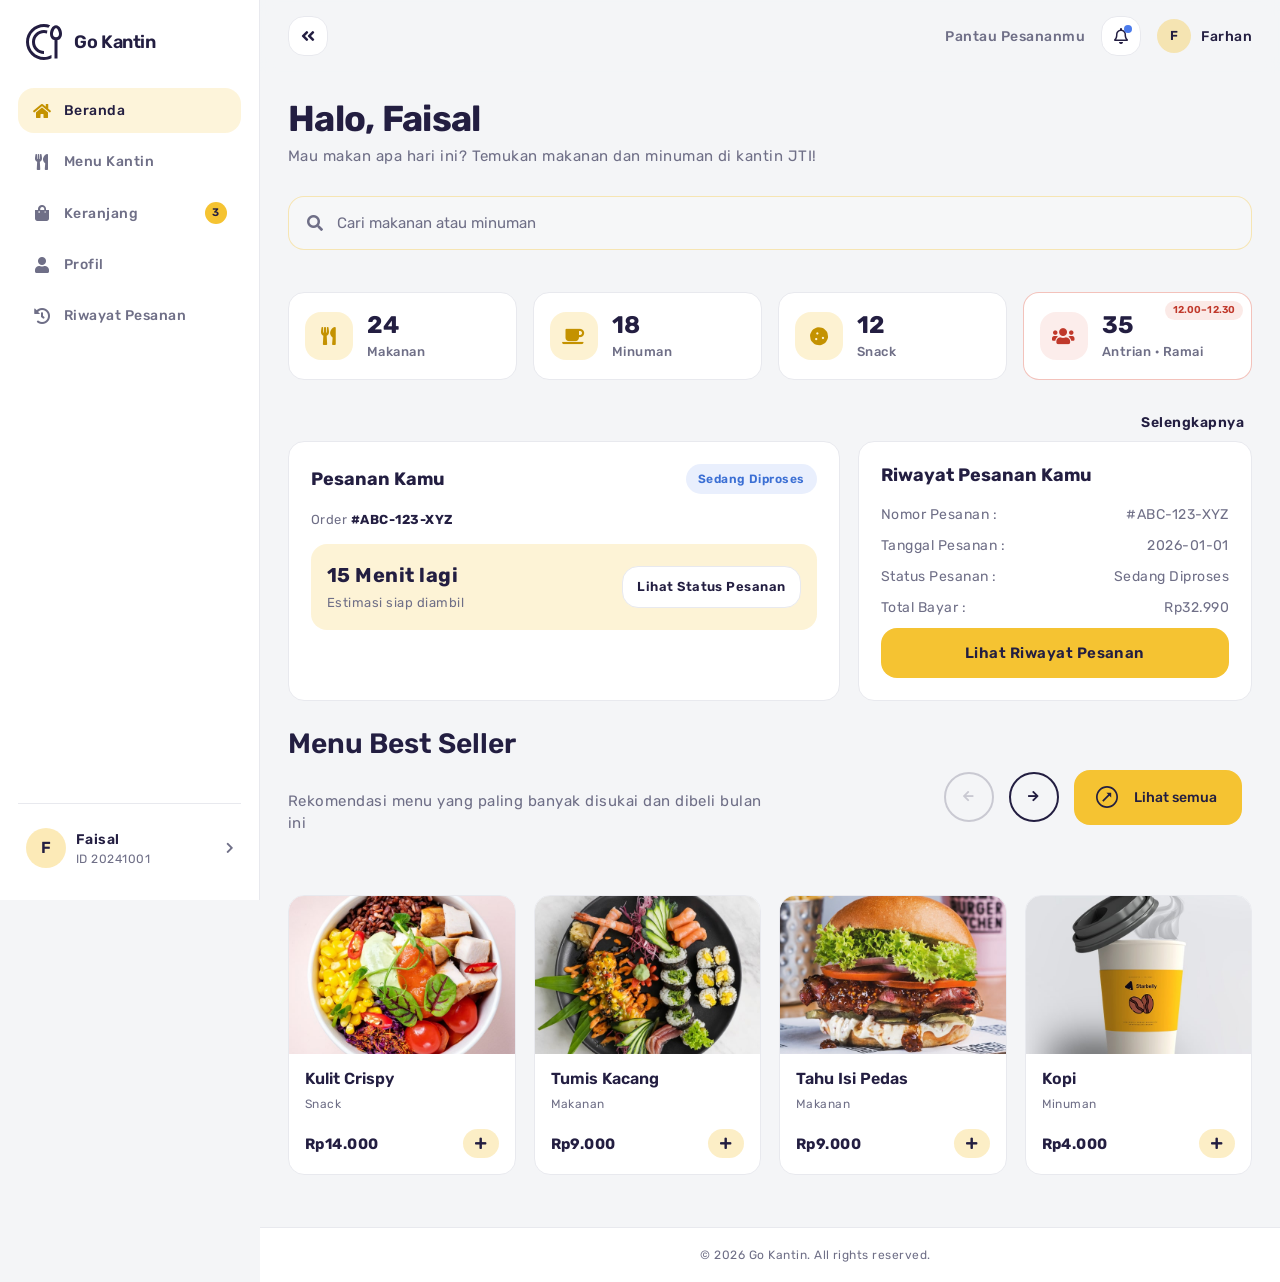
==== commit 048478e7: "fai" ====
--- a/index.html
+++ b/index.html
@@ -38,7 +38,7 @@
         <a href="#" class="gk-user-chip">
           <div class="gk-user-avatar">F</div>
           <div class="gk-user-meta">
-            <strong>Farhan</strong>
+            <strong>Faisal</strong>
             <span>ID 20241001</span>
           </div>
           <i class="fas fa-chevron-right" style="color:#6F6F87;font-size:12px;"></i>
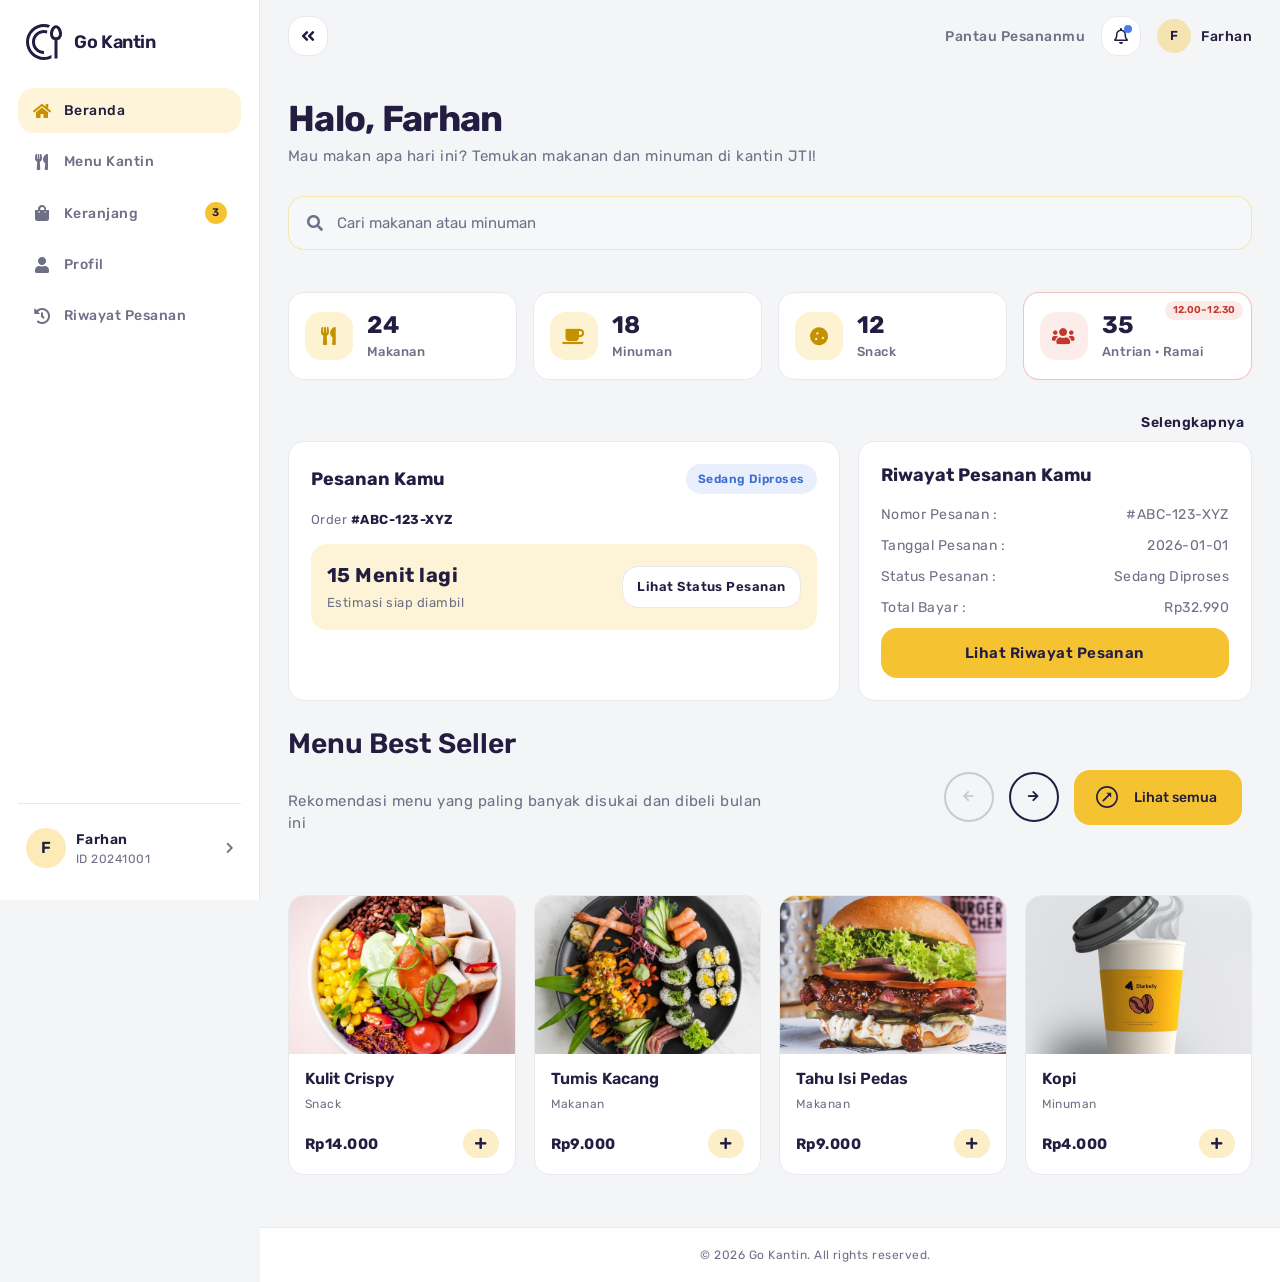
==== commit a12a5476: "Update HTML files in Go Kantin to use absolute paths for resources and navigation links, ensuring co" ====
--- a/index.html
+++ b/index.html
@@ -6,14 +6,14 @@
   <meta name="viewport" content="width=device-width, initial-scale=1.0">
   <meta http-equiv="X-UA-Compatible" content="ie=edge">
   <meta name="theme-color" content="#F5C332">
-  <link rel="shortcut icon" href="../img/ui/logo.ico" type="image/x-icon">
-  <link rel="stylesheet" href="../css/plugins/font-awesome.min.css">
-  <link rel="stylesheet" href="../css/plugins/bootstrap.min.css">
-  <link rel="stylesheet" href="../css/plugins/swiper.min.css">
-  <link rel="stylesheet" href="../css/plugins/datepicker.css">
-  <link href="../css/plugins/mapbox-style.css" rel="stylesheet">
-  <link rel="stylesheet" href="../css/plugins/fancybox.min.css">
-  <link rel="stylesheet" href="../css/style.css">
+  <link rel="shortcut icon" href="/img/ui/logo.ico" type="image/x-icon">
+  <link rel="stylesheet" href="/css/plugins/font-awesome.min.css">
+  <link rel="stylesheet" href="/css/plugins/bootstrap.min.css">
+  <link rel="stylesheet" href="/css/plugins/swiper.min.css">
+  <link rel="stylesheet" href="/css/plugins/datepicker.css">
+  <link href="/css/plugins/mapbox-style.css" rel="stylesheet">
+  <link rel="stylesheet" href="/css/plugins/fancybox.min.css">
+  <link rel="stylesheet" href="/css/style.css">
   <title>Beranda — Go Kantin</title>
 </head>
 
@@ -23,22 +23,22 @@
     <div class="sb-load"></div>
 
     <aside class="gk-sidebar" aria-label="Menu utama">
-      <a href="index.html" class="gk-sidebar-brand">
-        <img src="../img/ui/icons/menu.svg" alt="Go Kantin">
+      <a href="/index.html" class="gk-sidebar-brand">
+        <img src="/img/ui/icons/menu.svg" alt="Go Kantin">
         <span>Go Kantin</span>
       </a>
       <ul class="gk-sidebar-nav">
-        <li><a href="index.html" class="gk-active"><i class="fas fa-home"></i><span>Beranda</span></a></li>
-        <li><a href="user/menu.html"><i class="fas fa-utensils"></i><span>Menu Kantin</span></a></li>
-        <li><a href="user/cart.html"><i class="fas fa-shopping-bag"></i><span>Keranjang</span><span class="gk-nav-badge">3</span></a></li>
+        <li><a href="/index.html" class="gk-active"><i class="fas fa-home"></i><span>Beranda</span></a></li>
+        <li><a href="/user/menu.html"><i class="fas fa-utensils"></i><span>Menu Kantin</span></a></li>
+        <li><a href="/user/cart.html"><i class="fas fa-shopping-bag"></i><span>Keranjang</span><span class="gk-nav-badge">3</span></a></li>
         <li><a href="#"><i class="fas fa-user"></i><span>Profil</span></a></li>
-        <li><a href="user/status-pesanan.html"><i class="fas fa-history"></i><span>Riwayat Pesanan</span></a></li>
+        <li><a href="/user/riwayat-pesanan.html"><i class="fas fa-history"></i><span>Riwayat Pesanan</span></a></li>
       </ul>
       <div class="gk-sidebar-footer">
         <a href="#" class="gk-user-chip">
           <div class="gk-user-avatar">F</div>
           <div class="gk-user-meta">
-            <strong>Faisal</strong>
+            <strong>Farhan</strong>
             <span>ID 20241001</span>
           </div>
           <i class="fas fa-chevron-right" style="color:#6F6F87;font-size:12px;"></i>
@@ -69,7 +69,7 @@
 
       <div id="sb-dynamic-content" class="sb-transition-fade gk-content">
         <section class="gk-home-greeting">
-          <h1>Halo, Faisal</h1>
+          <h1>Halo, Farhan</h1>
           <p>Mau makan apa hari ini? Temukan makanan dan minuman di kantin JTI!</p>
         </section>
 
@@ -79,28 +79,28 @@
         </div>
 
         <div class="gk-stats">
-          <a href="user/menu.html" class="gk-stat-card">
+          <a href="/user/menu.html" class="gk-stat-card">
             <div class="gk-stat-icon"><i class="fas fa-utensils"></i></div>
             <div class="gk-stat-body">
               <strong>24</strong>
               <span>Makanan</span>
             </div>
           </a>
-          <a href="user/menu.html" class="gk-stat-card">
+          <a href="/user/menu.html" class="gk-stat-card">
             <div class="gk-stat-icon"><i class="fas fa-coffee"></i></div>
             <div class="gk-stat-body">
               <strong>18</strong>
               <span>Minuman</span>
             </div>
           </a>
-          <a href="user/menu.html" class="gk-stat-card">
+          <a href="/user/menu.html" class="gk-stat-card">
             <div class="gk-stat-icon"><i class="fas fa-cookie"></i></div>
             <div class="gk-stat-body">
               <strong>12</strong>
               <span>Snack</span>
             </div>
           </a>
-          <a href="user/queue.html" class="gk-stat-card gk-stat-card-busy" data-queue="35" data-slot="12.00-12.30">
+          <a href="/user/queue.html" class="gk-stat-card gk-stat-card-busy" data-queue="35" data-slot="12.00-12.30">
             <span class="gk-stat-badge">12.00–12.30</span>
             <div class="gk-stat-icon"><i class="fas fa-users"></i></div>
             <div class="gk-stat-body">
@@ -111,7 +111,7 @@
         </div>
 
         <div class="gk-history-bar justify-content-end">
-          <a href="user/status-pesanan.html">Selengkapnya</a>
+          <a href="/user/status-pesanan.html">Selengkapnya</a>
         </div>
         <div class="gk-home-bottom">
           <div class="gk-panel">
@@ -125,7 +125,7 @@
                 <strong>15 Menit lagi</strong>
                 <span>Estimasi siap diambil</span>
               </div>
-              <a href="user/status-pesanan.html" class="gk-btn-ghost">Lihat Status Pesanan</a>
+              <a href="/user/status-pesanan.html" class="gk-btn-ghost">Lihat Status Pesanan</a>
             </div>
           </div>
           
@@ -149,7 +149,7 @@
               <span>Total Bayar :</span>
               <span>Rp32.990</span>
             </div>
-            <a href="user/status-pesanan.html" class="gk-btn-primary">Lihat Riwayat Pesanan</a>
+            <a href="/user/riwayat-pesanan.html" class="gk-btn-primary">Lihat Riwayat Pesanan</a>
           </div>
 
           <!-- <div class="gk-panel">
@@ -168,7 +168,7 @@
               <span>Total bayar</span>
               <span>Rp32.990</span>
             </div>
-            <a href="checkout.html" class="gk-btn-primary">Lanjut ke Checkout</a>
+            <a href="/user/checkout.html" class="gk-btn-primary">Lanjut ke Checkout</a>
           </div> -->
         </div>
         
@@ -184,9 +184,9 @@
                   <div class="sb-prev-btn sb-short-menu-prev"><i class="fas fa-arrow-left"></i></div>
                   <div class="sb-next-btn sb-short-menu-next"><i class="fas fa-arrow-right"></i></div>
                 </div>
-                <a href="shop-list-1.html" class="sb-btn">
+                <a href="/user/menu.html" class="sb-btn">
                   <span class="sb-icon">
-                    <img src="../img/ui/icons/arrow.svg" alt="icon">
+                    <img src="/img/ui/icons/arrow.svg" alt="icon">
                   </span>
                   <span>Lihat semua</span>
                 </a>
@@ -195,8 +195,8 @@
             <div class="swiper-container sb-short-menu-slider-4i">
               <div class="swiper-wrapper">
                 <div class="swiper-slide">
-                  <a href="detail-product.html" class="gk-product-card">
-                    <div class="gk-thumb"><img src="../img/menu/1.jpg" alt="Kulit Crispy"></div>
+                  <a href="/user/detail-product.html" class="gk-product-card">
+                    <div class="gk-thumb"><img src="/img/menu/1.jpg" alt="Kulit Crispy"></div>
                     <div class="gk-body">
                       <h3>Kulit Crispy</h3>
                       <div class="gk-cat">Snack</div>
@@ -208,8 +208,8 @@
                   </a>
                 </div>
                 <div class="swiper-slide">
-                  <a href="detail-product.html" class="gk-product-card">
-                    <div class="gk-thumb"><img src="../img/menu/2.jpg" alt="Tumis Kacang"></div>
+                  <a href="/user/detail-product.html" class="gk-product-card">
+                    <div class="gk-thumb"><img src="/img/menu/2.jpg" alt="Tumis Kacang"></div>
                     <div class="gk-body">
                       <h3>Tumis Kacang</h3>
                       <div class="gk-cat">Makanan</div>
@@ -221,8 +221,8 @@
                   </a>
                 </div>
                 <div class="swiper-slide">
-                  <a href="detail-product.html" class="gk-product-card">
-                    <div class="gk-thumb"><img src="../img/menu/3.jpg" alt="Tahu Isi Pedas"></div>
+                  <a href="/user/detail-product.html" class="gk-product-card">
+                    <div class="gk-thumb"><img src="/img/menu/3.jpg" alt="Tahu Isi Pedas"></div>
                     <div class="gk-body">
                       <h3>Tahu Isi Pedas</h3>
                       <div class="gk-cat">Makanan</div>
@@ -234,8 +234,8 @@
                   </a>
                 </div>
                 <div class="swiper-slide">
-                  <a href="detail-product.html" class="gk-product-card">
-                    <div class="gk-thumb"><img src="../img/menu/4.jpg" alt="Kopi"></div>
+                  <a href="/user/detail-product.html" class="gk-product-card">
+                    <div class="gk-thumb"><img src="/img/menu/4.jpg" alt="Kopi"></div>
                     <div class="gk-body">
                       <h3>Kopi</h3>
                       <div class="gk-cat">Minuman</div>
@@ -247,8 +247,8 @@
                   </a>
                 </div>
                 <div class="swiper-slide">
-                  <a href="detail-product.html" class="gk-product-card">
-                    <div class="gk-thumb"><img src="../img/menu/5.jpg" alt="Carpaccio Ikan"></div>
+                  <a href="/user/detail-product.html" class="gk-product-card">
+                    <div class="gk-thumb"><img src="/img/menu/5.jpg" alt="Carpaccio Ikan"></div>
                     <div class="gk-body">
                       <h3>Carpaccio Ikan</h3>
                       <div class="gk-cat">Makanan</div>
@@ -260,8 +260,8 @@
                   </a>
                 </div>
                 <div class="swiper-slide">
-                  <a href="detail-product.html" class="gk-product-card">
-                    <div class="gk-thumb"><img src="../img/menu/6.jpg" alt="Keju Goreng Madu"></div>
+                  <a href="/user/detail-product.html" class="gk-product-card">
+                    <div class="gk-thumb"><img src="/img/menu/6.jpg" alt="Keju Goreng Madu"></div>
                     <div class="gk-body">
                       <h3>Keju Goreng Madu</h3>
                       <div class="gk-cat">Snack</div>
@@ -291,17 +291,17 @@
     <!-- gk-main end -->
   </div>
 
-  <script src="../js/plugins/jquery.min.js"></script>
-  <script src="../js/plugins/smooth-scroll.js"></script>
-  <script src="../js/plugins/swup.min.js"></script>
-  <script src="../js/plugins/swiper.min.js"></script>
-  <script src="../js/plugins/datepicker.js"></script>
-  <script src="../js/plugins/isotope.js"></script>
-  <script src="../js/plugins/sticky.js"></script>
-  <script src="../js/plugins/mapbox.min.js"></script>
-  <script src="../js/plugins/fancybox.min.js"></script>
-  <script src="../js/main.js"></script>
-  <script src="../js/go-kantin.js"></script>
+  <script src="/js/plugins/jquery.min.js"></script>
+  <script src="/js/plugins/smooth-scroll.js"></script>
+  <script src="/js/plugins/swup.min.js"></script>
+  <script src="/js/plugins/swiper.min.js"></script>
+  <script src="/js/plugins/datepicker.js"></script>
+  <script src="/js/plugins/isotope.js"></script>
+  <script src="/js/plugins/sticky.js"></script>
+  <script src="/js/plugins/mapbox.min.js"></script>
+  <script src="/js/plugins/fancybox.min.js"></script>
+  <script src="/js/main.js"></script>
+  <script src="/js/go-kantin.js"></script>
 </body>
 
 </html>
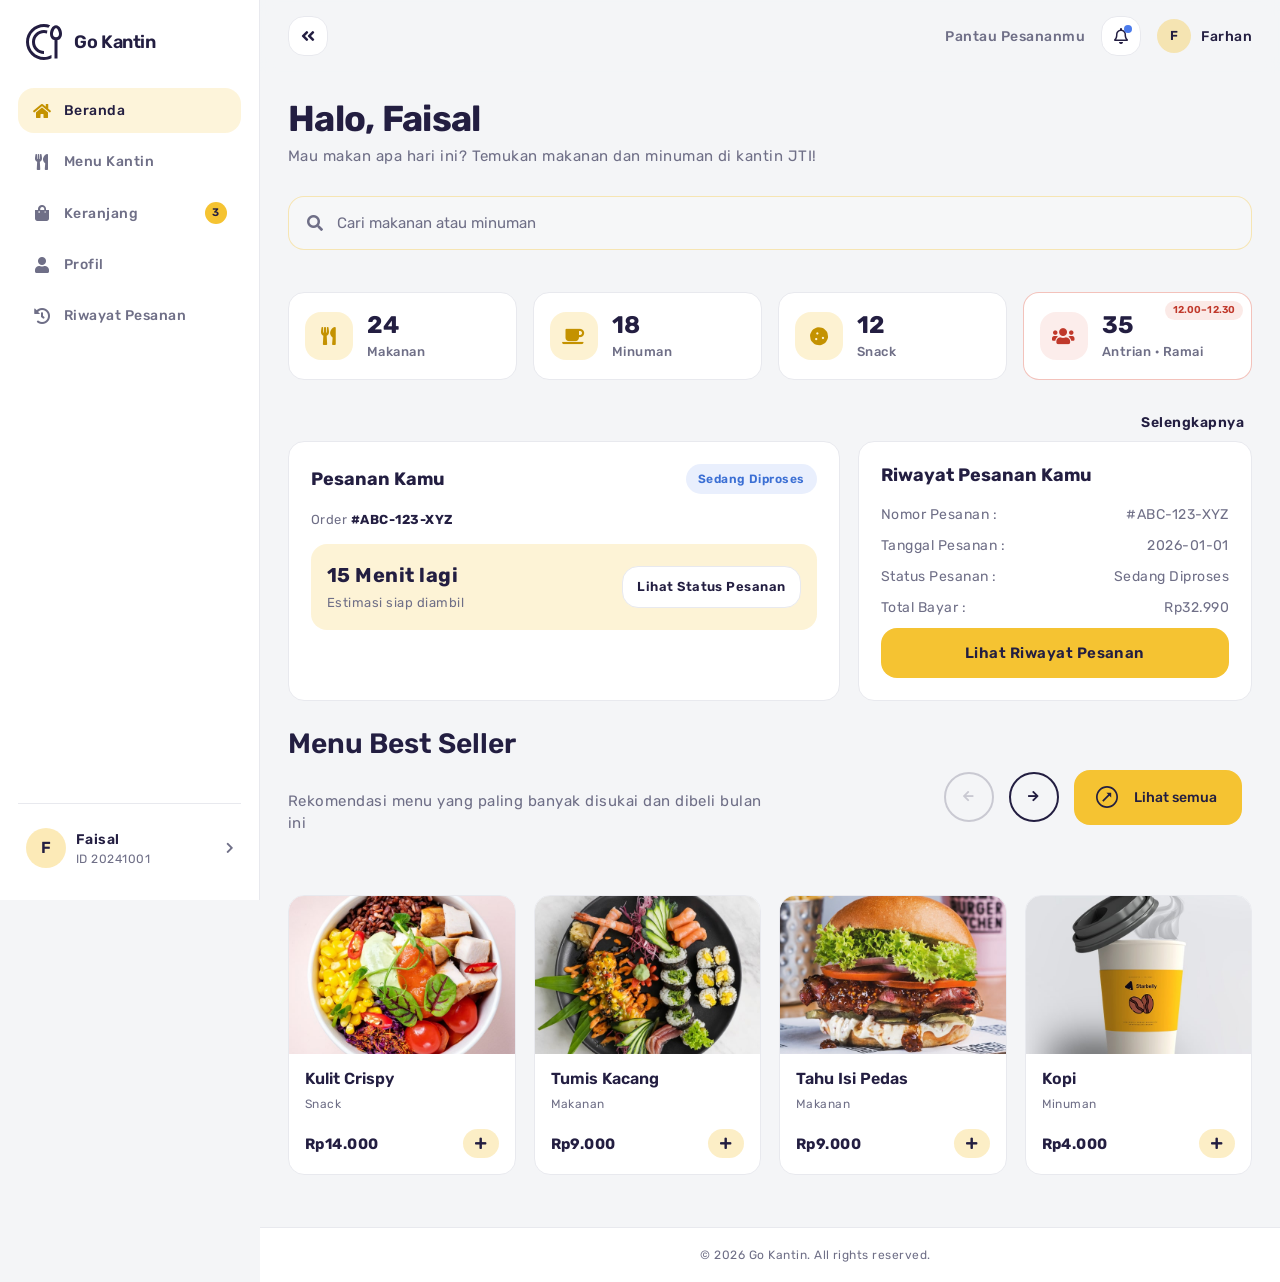
==== commit f06ec092: "fix: update links to use relative paths for navigation" ====
--- a/index.html
+++ b/index.html
@@ -6,14 +6,14 @@
   <meta name="viewport" content="width=device-width, initial-scale=1.0">
   <meta http-equiv="X-UA-Compatible" content="ie=edge">
   <meta name="theme-color" content="#F5C332">
-  <link rel="shortcut icon" href="/img/ui/logo.ico" type="image/x-icon">
-  <link rel="stylesheet" href="/css/plugins/font-awesome.min.css">
-  <link rel="stylesheet" href="/css/plugins/bootstrap.min.css">
-  <link rel="stylesheet" href="/css/plugins/swiper.min.css">
-  <link rel="stylesheet" href="/css/plugins/datepicker.css">
-  <link href="/css/plugins/mapbox-style.css" rel="stylesheet">
-  <link rel="stylesheet" href="/css/plugins/fancybox.min.css">
-  <link rel="stylesheet" href="/css/style.css">
+  <link rel="shortcut icon" href="../img/ui/logo.ico" type="image/x-icon">
+  <link rel="stylesheet" href="../css/plugins/font-awesome.min.css">
+  <link rel="stylesheet" href="../css/plugins/bootstrap.min.css">
+  <link rel="stylesheet" href="../css/plugins/swiper.min.css">
+  <link rel="stylesheet" href="../css/plugins/datepicker.css">
+  <link href="../css/plugins/mapbox-style.css" rel="stylesheet">
+  <link rel="stylesheet" href="../css/plugins/fancybox.min.css">
+  <link rel="stylesheet" href="../css/style.css">
   <title>Beranda — Go Kantin</title>
 </head>
 
@@ -23,22 +23,22 @@
     <div class="sb-load"></div>
 
     <aside class="gk-sidebar" aria-label="Menu utama">
-      <a href="/index.html" class="gk-sidebar-brand">
-        <img src="/img/ui/icons/menu.svg" alt="Go Kantin">
+      <a href="index.html" class="gk-sidebar-brand">
+        <img src="../img/ui/icons/menu.svg" alt="Go Kantin">
         <span>Go Kantin</span>
       </a>
       <ul class="gk-sidebar-nav">
-        <li><a href="/index.html" class="gk-active"><i class="fas fa-home"></i><span>Beranda</span></a></li>
-        <li><a href="/user/menu.html"><i class="fas fa-utensils"></i><span>Menu Kantin</span></a></li>
-        <li><a href="/user/cart.html"><i class="fas fa-shopping-bag"></i><span>Keranjang</span><span class="gk-nav-badge">3</span></a></li>
+        <li><a href="index.html" class="gk-active"><i class="fas fa-home"></i><span>Beranda</span></a></li>
+        <li><a href="user/menu.html"><i class="fas fa-utensils"></i><span>Menu Kantin</span></a></li>
+        <li><a href="user/cart.html"><i class="fas fa-shopping-bag"></i><span>Keranjang</span><span class="gk-nav-badge">3</span></a></li>
         <li><a href="#"><i class="fas fa-user"></i><span>Profil</span></a></li>
-        <li><a href="/user/riwayat-pesanan.html"><i class="fas fa-history"></i><span>Riwayat Pesanan</span></a></li>
+        <li><a href="user/status-pesanan.html"><i class="fas fa-history"></i><span>Riwayat Pesanan</span></a></li>
       </ul>
       <div class="gk-sidebar-footer">
         <a href="#" class="gk-user-chip">
           <div class="gk-user-avatar">F</div>
           <div class="gk-user-meta">
-            <strong>Farhan</strong>
+            <strong>Faisal</strong>
             <span>ID 20241001</span>
           </div>
           <i class="fas fa-chevron-right" style="color:#6F6F87;font-size:12px;"></i>
@@ -69,7 +69,7 @@
 
       <div id="sb-dynamic-content" class="sb-transition-fade gk-content">
         <section class="gk-home-greeting">
-          <h1>Halo, Farhan</h1>
+          <h1>Halo, Faisal</h1>
           <p>Mau makan apa hari ini? Temukan makanan dan minuman di kantin JTI!</p>
         </section>
 
@@ -79,28 +79,28 @@
         </div>
 
         <div class="gk-stats">
-          <a href="/user/menu.html" class="gk-stat-card">
+          <a href="user/menu.html" class="gk-stat-card">
             <div class="gk-stat-icon"><i class="fas fa-utensils"></i></div>
             <div class="gk-stat-body">
               <strong>24</strong>
               <span>Makanan</span>
             </div>
           </a>
-          <a href="/user/menu.html" class="gk-stat-card">
+          <a href="user/menu.html" class="gk-stat-card">
             <div class="gk-stat-icon"><i class="fas fa-coffee"></i></div>
             <div class="gk-stat-body">
               <strong>18</strong>
               <span>Minuman</span>
             </div>
           </a>
-          <a href="/user/menu.html" class="gk-stat-card">
+          <a href="user/menu.html" class="gk-stat-card">
             <div class="gk-stat-icon"><i class="fas fa-cookie"></i></div>
             <div class="gk-stat-body">
               <strong>12</strong>
               <span>Snack</span>
             </div>
           </a>
-          <a href="/user/queue.html" class="gk-stat-card gk-stat-card-busy" data-queue="35" data-slot="12.00-12.30">
+          <a href="user/queue.html" class="gk-stat-card gk-stat-card-busy" data-queue="35" data-slot="12.00-12.30">
             <span class="gk-stat-badge">12.00–12.30</span>
             <div class="gk-stat-icon"><i class="fas fa-users"></i></div>
             <div class="gk-stat-body">
@@ -111,7 +111,7 @@
         </div>
 
         <div class="gk-history-bar justify-content-end">
-          <a href="/user/status-pesanan.html">Selengkapnya</a>
+          <a href="user/status-pesanan.html">Selengkapnya</a>
         </div>
         <div class="gk-home-bottom">
           <div class="gk-panel">
@@ -125,7 +125,7 @@
                 <strong>15 Menit lagi</strong>
                 <span>Estimasi siap diambil</span>
               </div>
-              <a href="/user/status-pesanan.html" class="gk-btn-ghost">Lihat Status Pesanan</a>
+              <a href="user/status-pesanan.html" class="gk-btn-ghost">Lihat Status Pesanan</a>
             </div>
           </div>
           
@@ -149,7 +149,7 @@
               <span>Total Bayar :</span>
               <span>Rp32.990</span>
             </div>
-            <a href="/user/riwayat-pesanan.html" class="gk-btn-primary">Lihat Riwayat Pesanan</a>
+            <a href="user/status-pesanan.html" class="gk-btn-primary">Lihat Riwayat Pesanan</a>
           </div>
 
           <!-- <div class="gk-panel">
@@ -168,7 +168,7 @@
               <span>Total bayar</span>
               <span>Rp32.990</span>
             </div>
-            <a href="/user/checkout.html" class="gk-btn-primary">Lanjut ke Checkout</a>
+            <a href="checkout.html" class="gk-btn-primary">Lanjut ke Checkout</a>
           </div> -->
         </div>
         
@@ -184,9 +184,9 @@
                   <div class="sb-prev-btn sb-short-menu-prev"><i class="fas fa-arrow-left"></i></div>
                   <div class="sb-next-btn sb-short-menu-next"><i class="fas fa-arrow-right"></i></div>
                 </div>
-                <a href="/user/menu.html" class="sb-btn">
+                <a href="shop-list-1.html" class="sb-btn">
                   <span class="sb-icon">
-                    <img src="/img/ui/icons/arrow.svg" alt="icon">
+                    <img src="../img/ui/icons/arrow.svg" alt="icon">
                   </span>
                   <span>Lihat semua</span>
                 </a>
@@ -195,8 +195,8 @@
             <div class="swiper-container sb-short-menu-slider-4i">
               <div class="swiper-wrapper">
                 <div class="swiper-slide">
-                  <a href="/user/detail-product.html" class="gk-product-card">
-                    <div class="gk-thumb"><img src="/img/menu/1.jpg" alt="Kulit Crispy"></div>
+                  <a href="user/detail-product.html" class="gk-product-card">
+                    <div class="gk-thumb"><img src="../img/menu/1.jpg" alt="Kulit Crispy"></div>
                     <div class="gk-body">
                       <h3>Kulit Crispy</h3>
                       <div class="gk-cat">Snack</div>
@@ -208,8 +208,8 @@
                   </a>
                 </div>
                 <div class="swiper-slide">
-                  <a href="/user/detail-product.html" class="gk-product-card">
-                    <div class="gk-thumb"><img src="/img/menu/2.jpg" alt="Tumis Kacang"></div>
+                  <a href="user/detail-product.html" class="gk-product-card">
+                    <div class="gk-thumb"><img src="../img/menu/2.jpg" alt="Tumis Kacang"></div>
                     <div class="gk-body">
                       <h3>Tumis Kacang</h3>
                       <div class="gk-cat">Makanan</div>
@@ -221,8 +221,8 @@
                   </a>
                 </div>
                 <div class="swiper-slide">
-                  <a href="/user/detail-product.html" class="gk-product-card">
-                    <div class="gk-thumb"><img src="/img/menu/3.jpg" alt="Tahu Isi Pedas"></div>
+                  <a href="user/detail-product.html" class="gk-product-card">
+                    <div class="gk-thumb"><img src="../img/menu/3.jpg" alt="Tahu Isi Pedas"></div>
                     <div class="gk-body">
                       <h3>Tahu Isi Pedas</h3>
                       <div class="gk-cat">Makanan</div>
@@ -234,8 +234,8 @@
                   </a>
                 </div>
                 <div class="swiper-slide">
-                  <a href="/user/detail-product.html" class="gk-product-card">
-                    <div class="gk-thumb"><img src="/img/menu/4.jpg" alt="Kopi"></div>
+                  <a href="user/detail-product.html" class="gk-product-card">
+                    <div class="gk-thumb"><img src="../img/menu/4.jpg" alt="Kopi"></div>
                     <div class="gk-body">
                       <h3>Kopi</h3>
                       <div class="gk-cat">Minuman</div>
@@ -247,8 +247,8 @@
                   </a>
                 </div>
                 <div class="swiper-slide">
-                  <a href="/user/detail-product.html" class="gk-product-card">
-                    <div class="gk-thumb"><img src="/img/menu/5.jpg" alt="Carpaccio Ikan"></div>
+                  <a href="user/detail-product.html" class="gk-product-card">
+                    <div class="gk-thumb"><img src="../img/menu/5.jpg" alt="Carpaccio Ikan"></div>
                     <div class="gk-body">
                       <h3>Carpaccio Ikan</h3>
                       <div class="gk-cat">Makanan</div>
@@ -260,8 +260,8 @@
                   </a>
                 </div>
                 <div class="swiper-slide">
-                  <a href="/user/detail-product.html" class="gk-product-card">
-                    <div class="gk-thumb"><img src="/img/menu/6.jpg" alt="Keju Goreng Madu"></div>
+                  <a href="user/detail-product.html" class="gk-product-card">
+                    <div class="gk-thumb"><img src="../img/menu/6.jpg" alt="Keju Goreng Madu"></div>
                     <div class="gk-body">
                       <h3>Keju Goreng Madu</h3>
                       <div class="gk-cat">Snack</div>
@@ -291,17 +291,17 @@
     <!-- gk-main end -->
   </div>
 
-  <script src="/js/plugins/jquery.min.js"></script>
-  <script src="/js/plugins/smooth-scroll.js"></script>
-  <script src="/js/plugins/swup.min.js"></script>
-  <script src="/js/plugins/swiper.min.js"></script>
-  <script src="/js/plugins/datepicker.js"></script>
-  <script src="/js/plugins/isotope.js"></script>
-  <script src="/js/plugins/sticky.js"></script>
-  <script src="/js/plugins/mapbox.min.js"></script>
-  <script src="/js/plugins/fancybox.min.js"></script>
-  <script src="/js/main.js"></script>
-  <script src="/js/go-kantin.js"></script>
+  <script src="../js/plugins/jquery.min.js"></script>
+  <script src="../js/plugins/smooth-scroll.js"></script>
+  <script src="../js/plugins/swup.min.js"></script>
+  <script src="../js/plugins/swiper.min.js"></script>
+  <script src="../js/plugins/datepicker.js"></script>
+  <script src="../js/plugins/isotope.js"></script>
+  <script src="../js/plugins/sticky.js"></script>
+  <script src="../js/plugins/mapbox.min.js"></script>
+  <script src="../js/plugins/fancybox.min.js"></script>
+  <script src="../js/main.js"></script>
+  <script src="../js/go-kantin.js"></script>
 </body>
 
 </html>
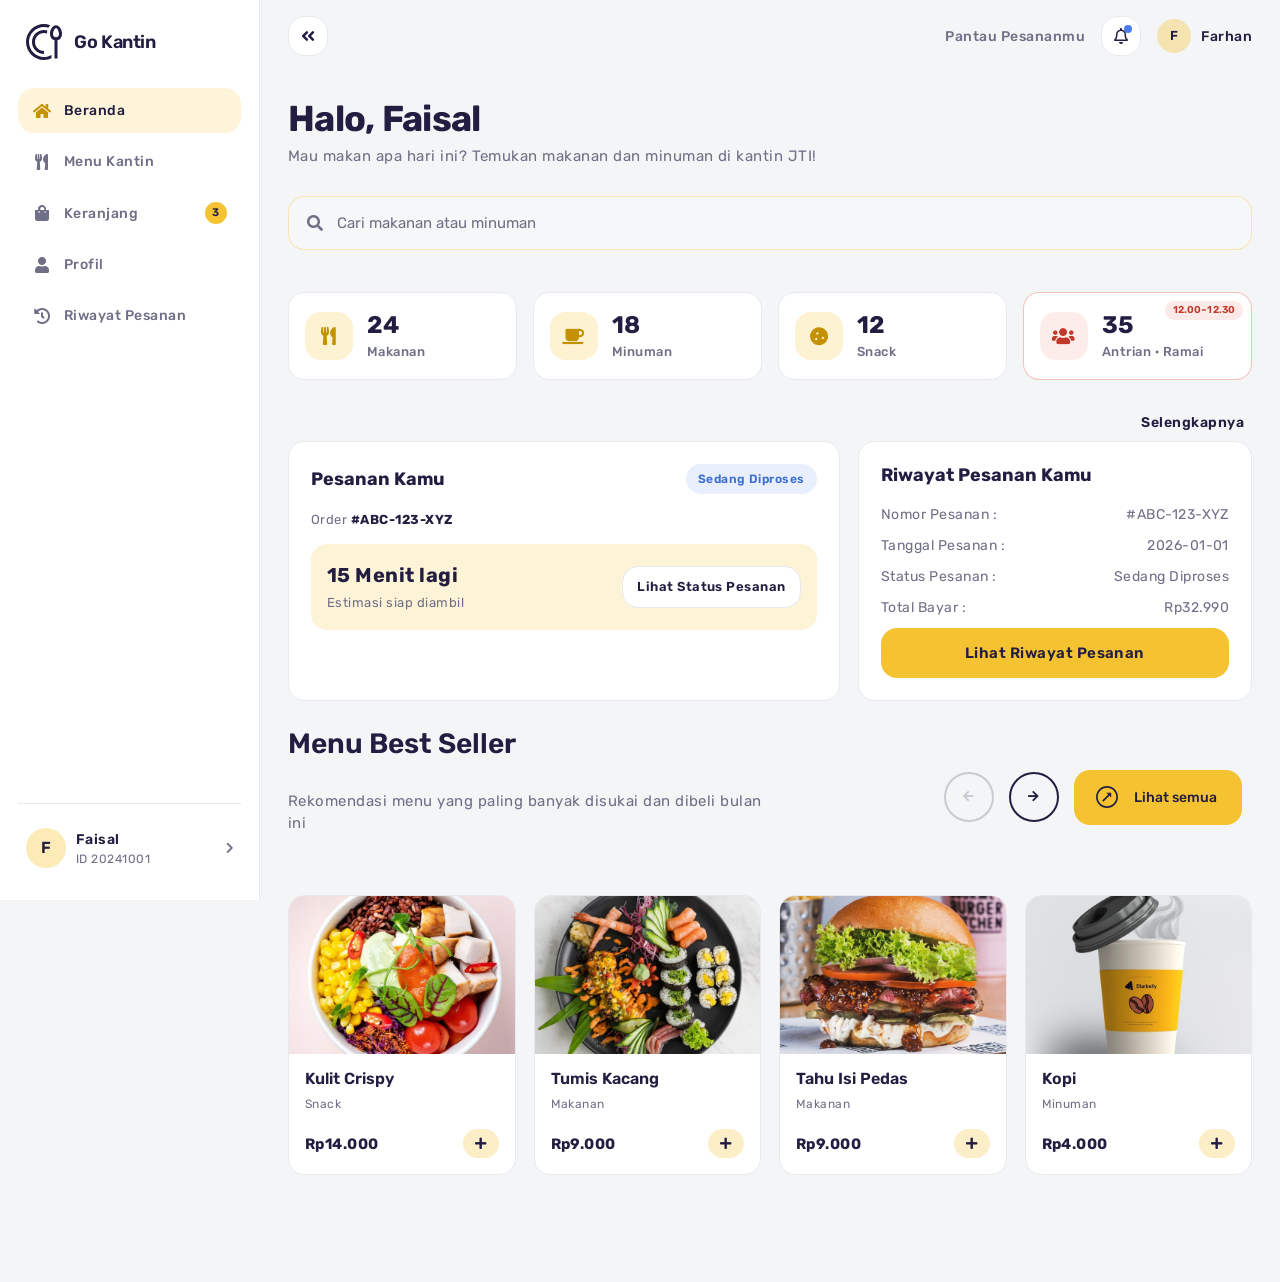
==== commit ddac2665: "Update navigation links across multiple HTML files in Go Kantin to use absolute paths for improved c" ====
--- a/index.html
+++ b/index.html
@@ -6,14 +6,14 @@
   <meta name="viewport" content="width=device-width, initial-scale=1.0">
   <meta http-equiv="X-UA-Compatible" content="ie=edge">
   <meta name="theme-color" content="#F5C332">
-  <link rel="shortcut icon" href="../img/ui/logo.ico" type="image/x-icon">
-  <link rel="stylesheet" href="../css/plugins/font-awesome.min.css">
-  <link rel="stylesheet" href="../css/plugins/bootstrap.min.css">
-  <link rel="stylesheet" href="../css/plugins/swiper.min.css">
-  <link rel="stylesheet" href="../css/plugins/datepicker.css">
-  <link href="../css/plugins/mapbox-style.css" rel="stylesheet">
-  <link rel="stylesheet" href="../css/plugins/fancybox.min.css">
-  <link rel="stylesheet" href="../css/style.css">
+  <link rel="shortcut icon" href="/img/ui/logo.ico" type="image/x-icon">
+  <link rel="stylesheet" href="/css/plugins/font-awesome.min.css">
+  <link rel="stylesheet" href="/css/plugins/bootstrap.min.css">
+  <link rel="stylesheet" href="/css/plugins/swiper.min.css">
+  <link rel="stylesheet" href="/css/plugins/datepicker.css">
+  <link href="/css/plugins/mapbox-style.css" rel="stylesheet">
+  <link rel="stylesheet" href="/css/plugins/fancybox.min.css">
+  <link rel="stylesheet" href="/css/style.css">
   <title>Beranda — Go Kantin</title>
 </head>
 
@@ -23,16 +23,16 @@
     <div class="sb-load"></div>
 
     <aside class="gk-sidebar" aria-label="Menu utama">
-      <a href="index.html" class="gk-sidebar-brand">
-        <img src="../img/ui/icons/menu.svg" alt="Go Kantin">
+      <a href="/index.html" class="gk-sidebar-brand">
+        <img src="/img/ui/icons/menu.svg" alt="Go Kantin">
         <span>Go Kantin</span>
       </a>
       <ul class="gk-sidebar-nav">
-        <li><a href="index.html" class="gk-active"><i class="fas fa-home"></i><span>Beranda</span></a></li>
-        <li><a href="user/menu.html"><i class="fas fa-utensils"></i><span>Menu Kantin</span></a></li>
-        <li><a href="user/cart.html"><i class="fas fa-shopping-bag"></i><span>Keranjang</span><span class="gk-nav-badge">3</span></a></li>
+        <li><a href="/index.html" class="gk-active"><i class="fas fa-home"></i><span>Beranda</span></a></li>
+        <li><a href="/user/menu.html"><i class="fas fa-utensils"></i><span>Menu Kantin</span></a></li>
+        <li><a href="/user/cart.html"><i class="fas fa-shopping-bag"></i><span>Keranjang</span><span class="gk-nav-badge">3</span></a></li>
         <li><a href="#"><i class="fas fa-user"></i><span>Profil</span></a></li>
-        <li><a href="user/status-pesanan.html"><i class="fas fa-history"></i><span>Riwayat Pesanan</span></a></li>
+        <li><a href="/user/riwayat-pesanan.html"><i class="fas fa-history"></i><span>Riwayat Pesanan</span></a></li>
       </ul>
       <div class="gk-sidebar-footer">
         <a href="#" class="gk-user-chip">
@@ -79,28 +79,28 @@
         </div>
 
         <div class="gk-stats">
-          <a href="user/menu.html" class="gk-stat-card">
+          <a href="/user/menu.html" class="gk-stat-card">
             <div class="gk-stat-icon"><i class="fas fa-utensils"></i></div>
             <div class="gk-stat-body">
               <strong>24</strong>
               <span>Makanan</span>
             </div>
           </a>
-          <a href="user/menu.html" class="gk-stat-card">
+          <a href="/user/menu.html" class="gk-stat-card">
             <div class="gk-stat-icon"><i class="fas fa-coffee"></i></div>
             <div class="gk-stat-body">
               <strong>18</strong>
               <span>Minuman</span>
             </div>
           </a>
-          <a href="user/menu.html" class="gk-stat-card">
+          <a href="/user/menu.html" class="gk-stat-card">
             <div class="gk-stat-icon"><i class="fas fa-cookie"></i></div>
             <div class="gk-stat-body">
               <strong>12</strong>
               <span>Snack</span>
             </div>
           </a>
-          <a href="user/queue.html" class="gk-stat-card gk-stat-card-busy" data-queue="35" data-slot="12.00-12.30">
+          <a href="/user/queue.html" class="gk-stat-card gk-stat-card-busy" data-queue="35" data-slot="12.00-12.30">
             <span class="gk-stat-badge">12.00–12.30</span>
             <div class="gk-stat-icon"><i class="fas fa-users"></i></div>
             <div class="gk-stat-body">
@@ -111,7 +111,7 @@
         </div>
 
         <div class="gk-history-bar justify-content-end">
-          <a href="user/status-pesanan.html">Selengkapnya</a>
+          <a href="/user/status-pesanan.html">Selengkapnya</a>
         </div>
         <div class="gk-home-bottom">
           <div class="gk-panel">
@@ -125,7 +125,7 @@
                 <strong>15 Menit lagi</strong>
                 <span>Estimasi siap diambil</span>
               </div>
-              <a href="user/status-pesanan.html" class="gk-btn-ghost">Lihat Status Pesanan</a>
+              <a href="/user/status-pesanan.html" class="gk-btn-ghost">Lihat Status Pesanan</a>
             </div>
           </div>
           
@@ -149,7 +149,7 @@
               <span>Total Bayar :</span>
               <span>Rp32.990</span>
             </div>
-            <a href="user/status-pesanan.html" class="gk-btn-primary">Lihat Riwayat Pesanan</a>
+            <a href="/user/riwayat-pesanan.html" class="gk-btn-primary">Lihat Riwayat Pesanan</a>
           </div>
 
           <!-- <div class="gk-panel">
@@ -168,7 +168,7 @@
               <span>Total bayar</span>
               <span>Rp32.990</span>
             </div>
-            <a href="checkout.html" class="gk-btn-primary">Lanjut ke Checkout</a>
+            <a href="/user/checkout.html" class="gk-btn-primary">Lanjut ke Checkout</a>
           </div> -->
         </div>
         
@@ -184,9 +184,9 @@
                   <div class="sb-prev-btn sb-short-menu-prev"><i class="fas fa-arrow-left"></i></div>
                   <div class="sb-next-btn sb-short-menu-next"><i class="fas fa-arrow-right"></i></div>
                 </div>
-                <a href="shop-list-1.html" class="sb-btn">
+                <a href="/user/menu.html" class="sb-btn">
                   <span class="sb-icon">
-                    <img src="../img/ui/icons/arrow.svg" alt="icon">
+                    <img src="/img/ui/icons/arrow.svg" alt="icon">
                   </span>
                   <span>Lihat semua</span>
                 </a>
@@ -195,8 +195,8 @@
             <div class="swiper-container sb-short-menu-slider-4i">
               <div class="swiper-wrapper">
                 <div class="swiper-slide">
-                  <a href="user/detail-product.html" class="gk-product-card">
-                    <div class="gk-thumb"><img src="../img/menu/1.jpg" alt="Kulit Crispy"></div>
+                  <a href="/user/detail-product.html" class="gk-product-card">
+                    <div class="gk-thumb"><img src="/img/menu/1.jpg" alt="Kulit Crispy"></div>
                     <div class="gk-body">
                       <h3>Kulit Crispy</h3>
                       <div class="gk-cat">Snack</div>
@@ -208,8 +208,8 @@
                   </a>
                 </div>
                 <div class="swiper-slide">
-                  <a href="user/detail-product.html" class="gk-product-card">
-                    <div class="gk-thumb"><img src="../img/menu/2.jpg" alt="Tumis Kacang"></div>
+                  <a href="/user/detail-product.html" class="gk-product-card">
+                    <div class="gk-thumb"><img src="/img/menu/2.jpg" alt="Tumis Kacang"></div>
                     <div class="gk-body">
                       <h3>Tumis Kacang</h3>
                       <div class="gk-cat">Makanan</div>
@@ -221,8 +221,8 @@
                   </a>
                 </div>
                 <div class="swiper-slide">
-                  <a href="user/detail-product.html" class="gk-product-card">
-                    <div class="gk-thumb"><img src="../img/menu/3.jpg" alt="Tahu Isi Pedas"></div>
+                  <a href="/user/detail-product.html" class="gk-product-card">
+                    <div class="gk-thumb"><img src="/img/menu/3.jpg" alt="Tahu Isi Pedas"></div>
                     <div class="gk-body">
                       <h3>Tahu Isi Pedas</h3>
                       <div class="gk-cat">Makanan</div>
@@ -234,8 +234,8 @@
                   </a>
                 </div>
                 <div class="swiper-slide">
-                  <a href="user/detail-product.html" class="gk-product-card">
-                    <div class="gk-thumb"><img src="../img/menu/4.jpg" alt="Kopi"></div>
+                  <a href="/user/detail-product.html" class="gk-product-card">
+                    <div class="gk-thumb"><img src="/img/menu/4.jpg" alt="Kopi"></div>
                     <div class="gk-body">
                       <h3>Kopi</h3>
                       <div class="gk-cat">Minuman</div>
@@ -247,8 +247,8 @@
                   </a>
                 </div>
                 <div class="swiper-slide">
-                  <a href="user/detail-product.html" class="gk-product-card">
-                    <div class="gk-thumb"><img src="../img/menu/5.jpg" alt="Carpaccio Ikan"></div>
+                  <a href="/user/detail-product.html" class="gk-product-card">
+                    <div class="gk-thumb"><img src="/img/menu/5.jpg" alt="Carpaccio Ikan"></div>
                     <div class="gk-body">
                       <h3>Carpaccio Ikan</h3>
                       <div class="gk-cat">Makanan</div>
@@ -260,8 +260,8 @@
                   </a>
                 </div>
                 <div class="swiper-slide">
-                  <a href="user/detail-product.html" class="gk-product-card">
-                    <div class="gk-thumb"><img src="../img/menu/6.jpg" alt="Keju Goreng Madu"></div>
+                  <a href="/user/detail-product.html" class="gk-product-card">
+                    <div class="gk-thumb"><img src="/img/menu/6.jpg" alt="Keju Goreng Madu"></div>
                     <div class="gk-body">
                       <h3>Keju Goreng Madu</h3>
                       <div class="gk-cat">Snack</div>
@@ -291,17 +291,17 @@
     <!-- gk-main end -->
   </div>
 
-  <script src="../js/plugins/jquery.min.js"></script>
-  <script src="../js/plugins/smooth-scroll.js"></script>
-  <script src="../js/plugins/swup.min.js"></script>
-  <script src="../js/plugins/swiper.min.js"></script>
-  <script src="../js/plugins/datepicker.js"></script>
-  <script src="../js/plugins/isotope.js"></script>
-  <script src="../js/plugins/sticky.js"></script>
-  <script src="../js/plugins/mapbox.min.js"></script>
-  <script src="../js/plugins/fancybox.min.js"></script>
-  <script src="../js/main.js"></script>
-  <script src="../js/go-kantin.js"></script>
+  <script src="/js/plugins/jquery.min.js"></script>
+  <script src="/js/plugins/smooth-scroll.js"></script>
+  <script src="/js/plugins/swup.min.js"></script>
+  <script src="/js/plugins/swiper.min.js"></script>
+  <script src="/js/plugins/datepicker.js"></script>
+  <script src="/js/plugins/isotope.js"></script>
+  <script src="/js/plugins/sticky.js"></script>
+  <script src="/js/plugins/mapbox.min.js"></script>
+  <script src="/js/plugins/fancybox.min.js"></script>
+  <script src="/js/main.js"></script>
+  <script src="/js/go-kantin.js"></script>
 </body>
 
 </html>
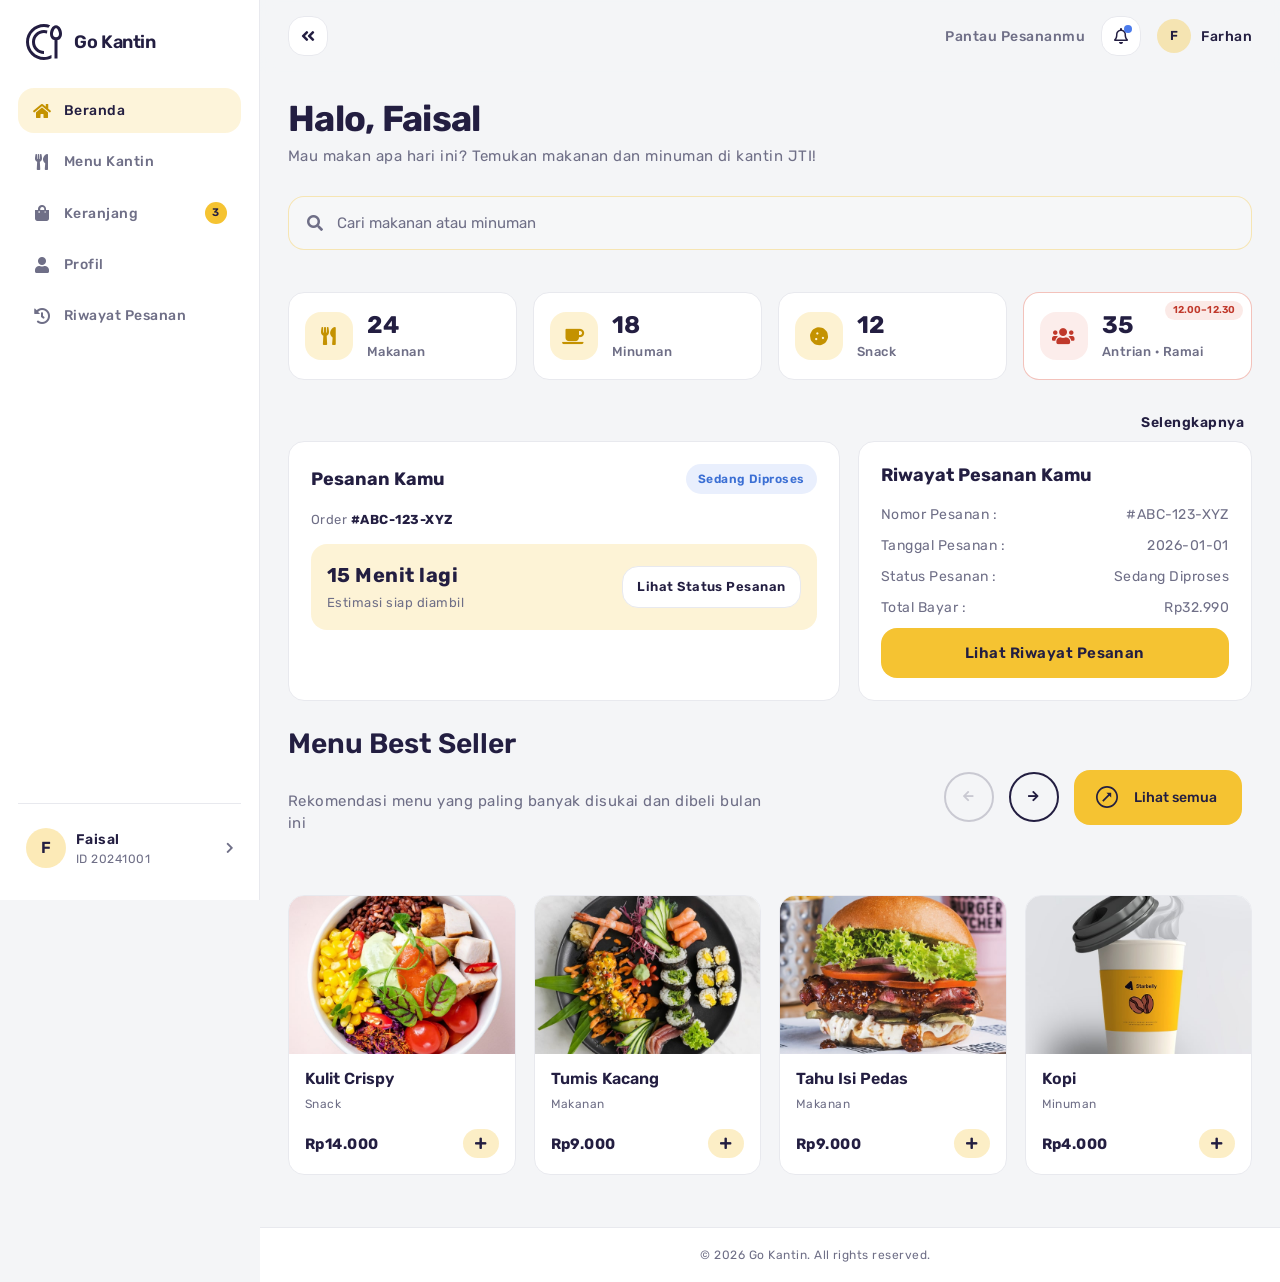
==== commit 4153e107: "Refactor: Replace HTML files with PHP counterparts for cart and checkout pages, updating navigation " ====
--- a/index.html
+++ b/index.html
@@ -29,10 +29,10 @@
       </a>
       <ul class="gk-sidebar-nav">
         <li><a href="/index.html" class="gk-active"><i class="fas fa-home"></i><span>Beranda</span></a></li>
-        <li><a href="/user/menu.html"><i class="fas fa-utensils"></i><span>Menu Kantin</span></a></li>
-        <li><a href="/user/cart.html"><i class="fas fa-shopping-bag"></i><span>Keranjang</span><span class="gk-nav-badge">3</span></a></li>
+        <li><a href="/user/menu.php"><i class="fas fa-utensils"></i><span>Menu Kantin</span></a></li>
+        <li><a href="/user/cart.php"><i class="fas fa-shopping-bag"></i><span>Keranjang</span><span class="gk-nav-badge">3</span></a></li>
         <li><a href="#"><i class="fas fa-user"></i><span>Profil</span></a></li>
-        <li><a href="/user/riwayat-pesanan.html"><i class="fas fa-history"></i><span>Riwayat Pesanan</span></a></li>
+        <li><a href="/user/riwayat-pesanan.php"><i class="fas fa-history"></i><span>Riwayat Pesanan</span></a></li>
       </ul>
       <div class="gk-sidebar-footer">
         <a href="#" class="gk-user-chip">
@@ -55,7 +55,7 @@
           </button>
         </div>
         <div class="gk-topbar-right">
-          <a href="/user/status-pesanan.html" class="gk-topbar-link">Pantau Pesananmu</a>
+          <a href="/user/status-pesanan.php" class="gk-topbar-link">Pantau Pesananmu</a>
           <a href="#" class="gk-topbar-icon" aria-label="Notifikasi">
             <i class="far fa-bell"></i>
             <span class="gk-dot"></span>
@@ -79,28 +79,28 @@
         </div>
 
         <div class="gk-stats">
-          <a href="/user/menu.html" class="gk-stat-card">
+          <a href="/user/menu.php" class="gk-stat-card">
             <div class="gk-stat-icon"><i class="fas fa-utensils"></i></div>
             <div class="gk-stat-body">
               <strong>24</strong>
               <span>Makanan</span>
             </div>
           </a>
-          <a href="/user/menu.html" class="gk-stat-card">
+          <a href="/user/menu.php" class="gk-stat-card">
             <div class="gk-stat-icon"><i class="fas fa-coffee"></i></div>
             <div class="gk-stat-body">
               <strong>18</strong>
               <span>Minuman</span>
             </div>
           </a>
-          <a href="/user/menu.html" class="gk-stat-card">
+          <a href="/user/menu.php" class="gk-stat-card">
             <div class="gk-stat-icon"><i class="fas fa-cookie"></i></div>
             <div class="gk-stat-body">
               <strong>12</strong>
               <span>Snack</span>
             </div>
           </a>
-          <a href="/user/queue.html" class="gk-stat-card gk-stat-card-busy" data-queue="35" data-slot="12.00-12.30">
+          <a href="/user/queue.php" class="gk-stat-card gk-stat-card-busy" data-queue="35" data-slot="12.00-12.30">
             <span class="gk-stat-badge">12.00–12.30</span>
             <div class="gk-stat-icon"><i class="fas fa-users"></i></div>
             <div class="gk-stat-body">
@@ -111,7 +111,7 @@
         </div>
 
         <div class="gk-history-bar justify-content-end">
-          <a href="/user/status-pesanan.html">Selengkapnya</a>
+          <a href="/user/status-pesanan.php">Selengkapnya</a>
         </div>
         <div class="gk-home-bottom">
           <div class="gk-panel">
@@ -125,7 +125,7 @@
                 <strong>15 Menit lagi</strong>
                 <span>Estimasi siap diambil</span>
               </div>
-              <a href="/user/status-pesanan.html" class="gk-btn-ghost">Lihat Status Pesanan</a>
+              <a href="/user/status-pesanan.php" class="gk-btn-ghost">Lihat Status Pesanan</a>
             </div>
           </div>
           
@@ -149,7 +149,7 @@
               <span>Total Bayar :</span>
               <span>Rp32.990</span>
             </div>
-            <a href="/user/riwayat-pesanan.html" class="gk-btn-primary">Lihat Riwayat Pesanan</a>
+            <a href="/user/riwayat-pesanan.php" class="gk-btn-primary">Lihat Riwayat Pesanan</a>
           </div>
 
           <!-- <div class="gk-panel">
@@ -168,7 +168,7 @@
               <span>Total bayar</span>
               <span>Rp32.990</span>
             </div>
-            <a href="/user/checkout.html" class="gk-btn-primary">Lanjut ke Checkout</a>
+            <a href="/user/checkout.php" class="gk-btn-primary">Lanjut ke Checkout</a>
           </div> -->
         </div>
         
@@ -184,7 +184,7 @@
                   <div class="sb-prev-btn sb-short-menu-prev"><i class="fas fa-arrow-left"></i></div>
                   <div class="sb-next-btn sb-short-menu-next"><i class="fas fa-arrow-right"></i></div>
                 </div>
-                <a href="/user/menu.html" class="sb-btn">
+                <a href="/user/menu.php" class="sb-btn">
                   <span class="sb-icon">
                     <img src="/img/ui/icons/arrow.svg" alt="icon">
                   </span>
@@ -195,7 +195,7 @@
             <div class="swiper-container sb-short-menu-slider-4i">
               <div class="swiper-wrapper">
                 <div class="swiper-slide">
-                  <a href="/user/detail-product.html" class="gk-product-card">
+                  <a href="/user/detail-product.php?id=15" class="gk-product-card">
                     <div class="gk-thumb"><img src="/img/menu/1.jpg" alt="Kulit Crispy"></div>
                     <div class="gk-body">
                       <h3>Kulit Crispy</h3>
@@ -208,7 +208,7 @@
                   </a>
                 </div>
                 <div class="swiper-slide">
-                  <a href="/user/detail-product.html" class="gk-product-card">
+                  <a href="/user/detail-product.php?id=16" class="gk-product-card">
                     <div class="gk-thumb"><img src="/img/menu/2.jpg" alt="Tumis Kacang"></div>
                     <div class="gk-body">
                       <h3>Tumis Kacang</h3>
@@ -221,7 +221,7 @@
                   </a>
                 </div>
                 <div class="swiper-slide">
-                  <a href="/user/detail-product.html" class="gk-product-card">
+                  <a href="/user/detail-product.php?id=17" class="gk-product-card">
                     <div class="gk-thumb"><img src="/img/menu/3.jpg" alt="Tahu Isi Pedas"></div>
                     <div class="gk-body">
                       <h3>Tahu Isi Pedas</h3>
@@ -234,7 +234,7 @@
                   </a>
                 </div>
                 <div class="swiper-slide">
-                  <a href="/user/detail-product.html" class="gk-product-card">
+                  <a href="/user/detail-product.php?id=18" class="gk-product-card">
                     <div class="gk-thumb"><img src="/img/menu/4.jpg" alt="Kopi"></div>
                     <div class="gk-body">
                       <h3>Kopi</h3>
@@ -247,7 +247,7 @@
                   </a>
                 </div>
                 <div class="swiper-slide">
-                  <a href="/user/detail-product.html" class="gk-product-card">
+                  <a href="/user/detail-product.php?id=5" class="gk-product-card">
                     <div class="gk-thumb"><img src="/img/menu/5.jpg" alt="Carpaccio Ikan"></div>
                     <div class="gk-body">
                       <h3>Carpaccio Ikan</h3>
@@ -260,7 +260,7 @@
                   </a>
                 </div>
                 <div class="swiper-slide">
-                  <a href="/user/detail-product.html" class="gk-product-card">
+                  <a href="/user/detail-product.php?id=1" class="gk-product-card">
                     <div class="gk-thumb"><img src="/img/menu/6.jpg" alt="Keju Goreng Madu"></div>
                     <div class="gk-body">
                       <h3>Keju Goreng Madu</h3>
